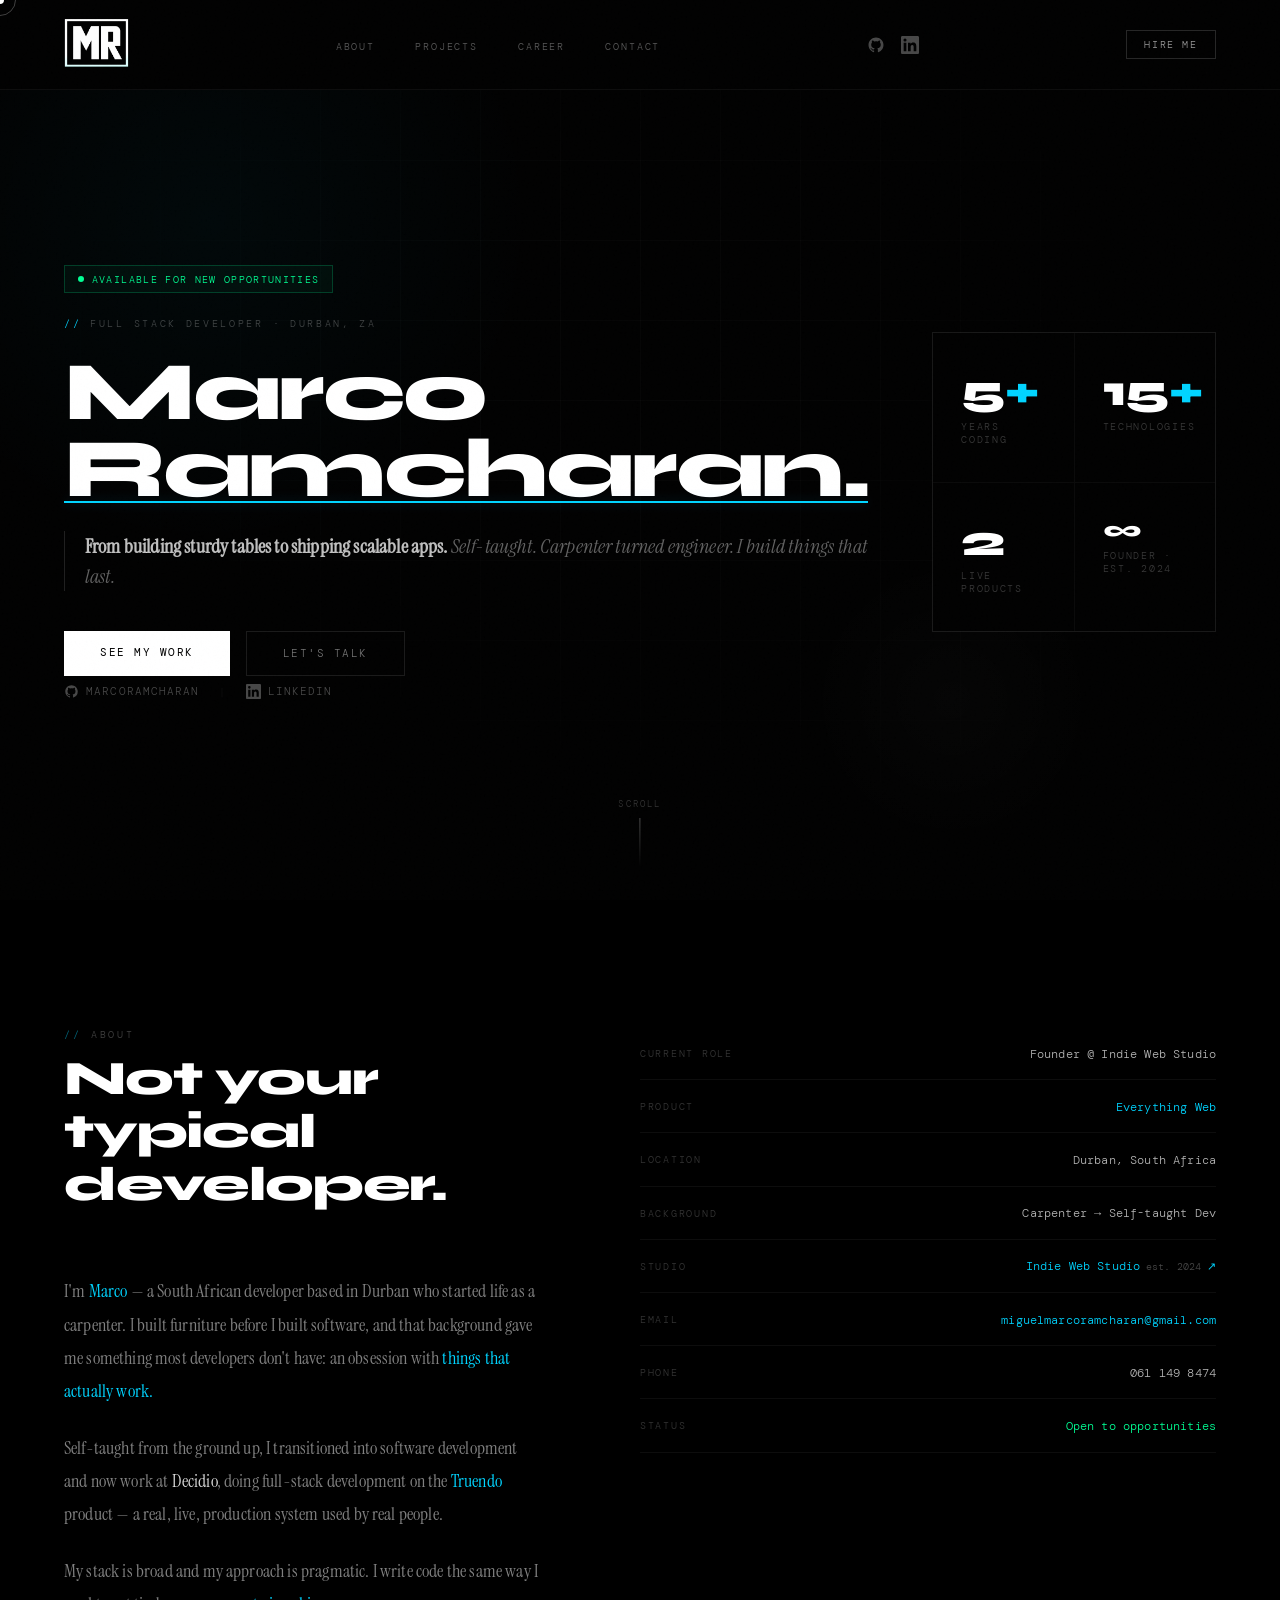
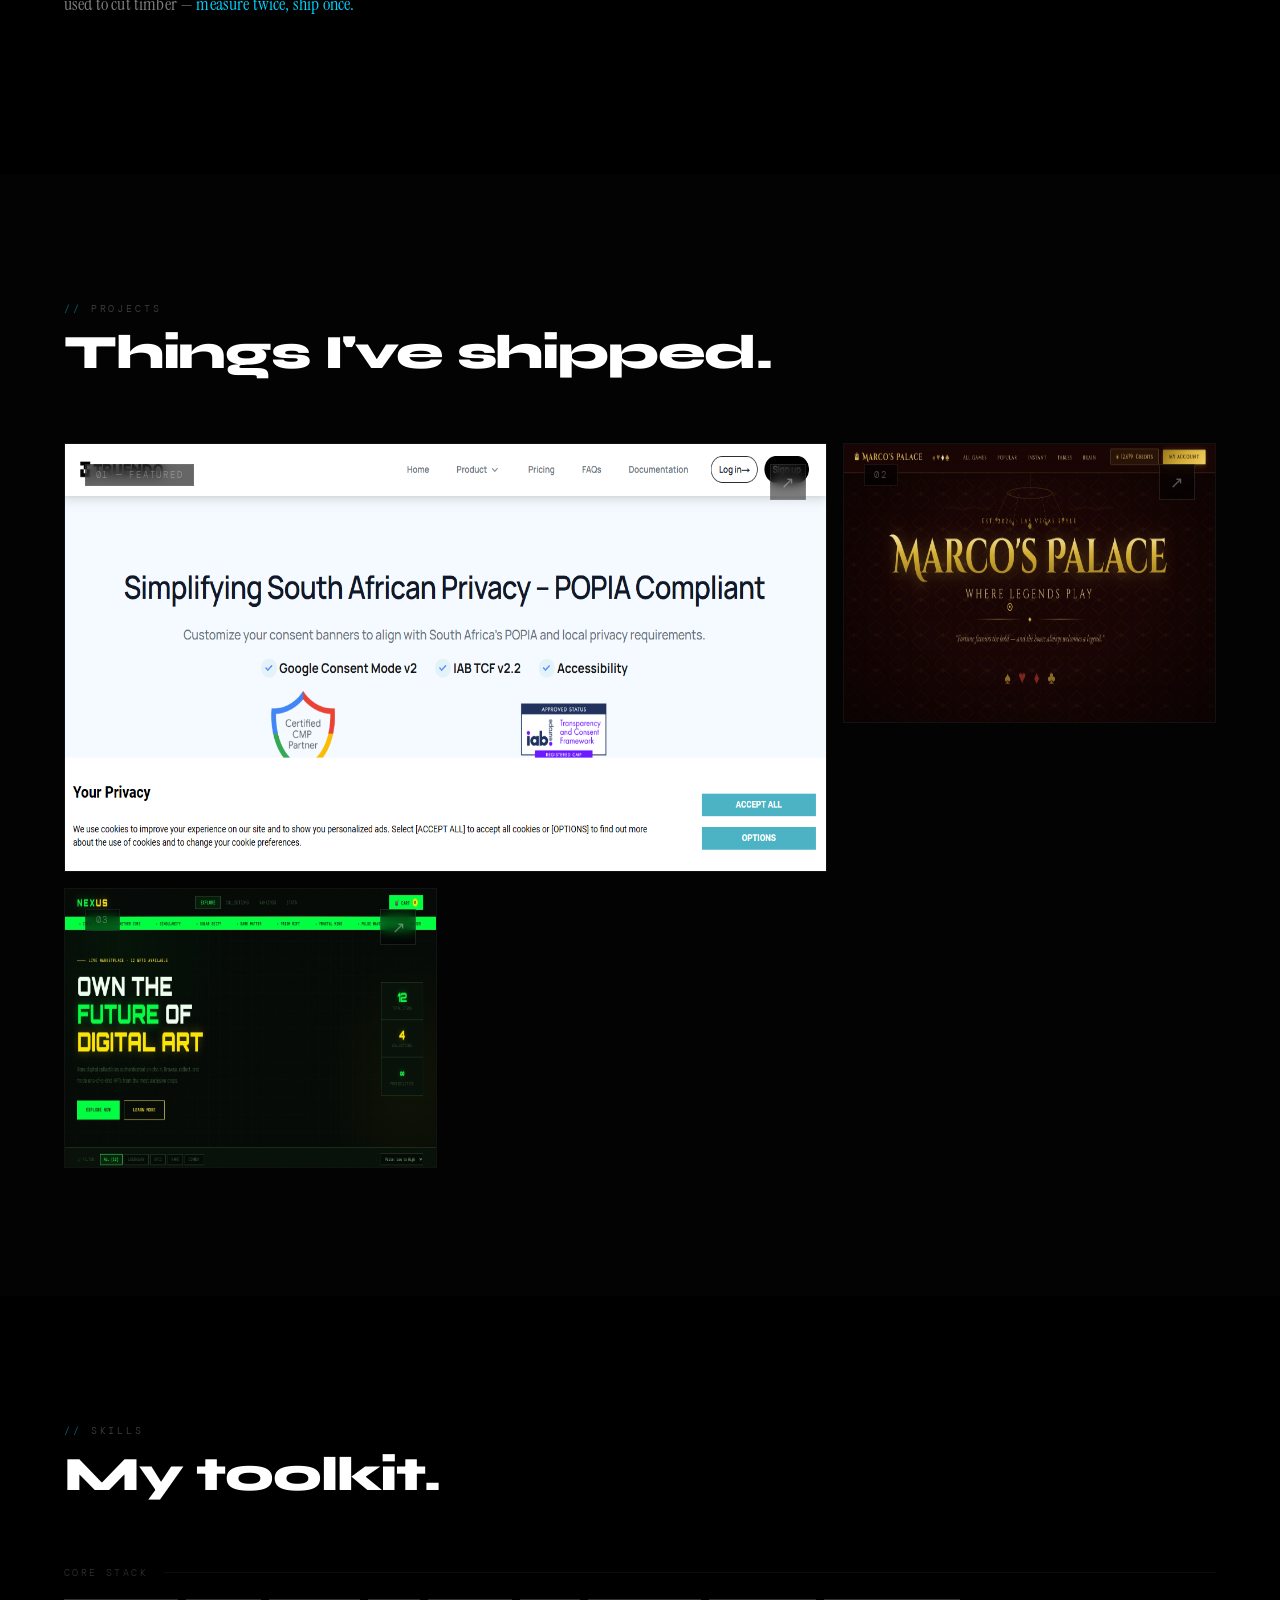
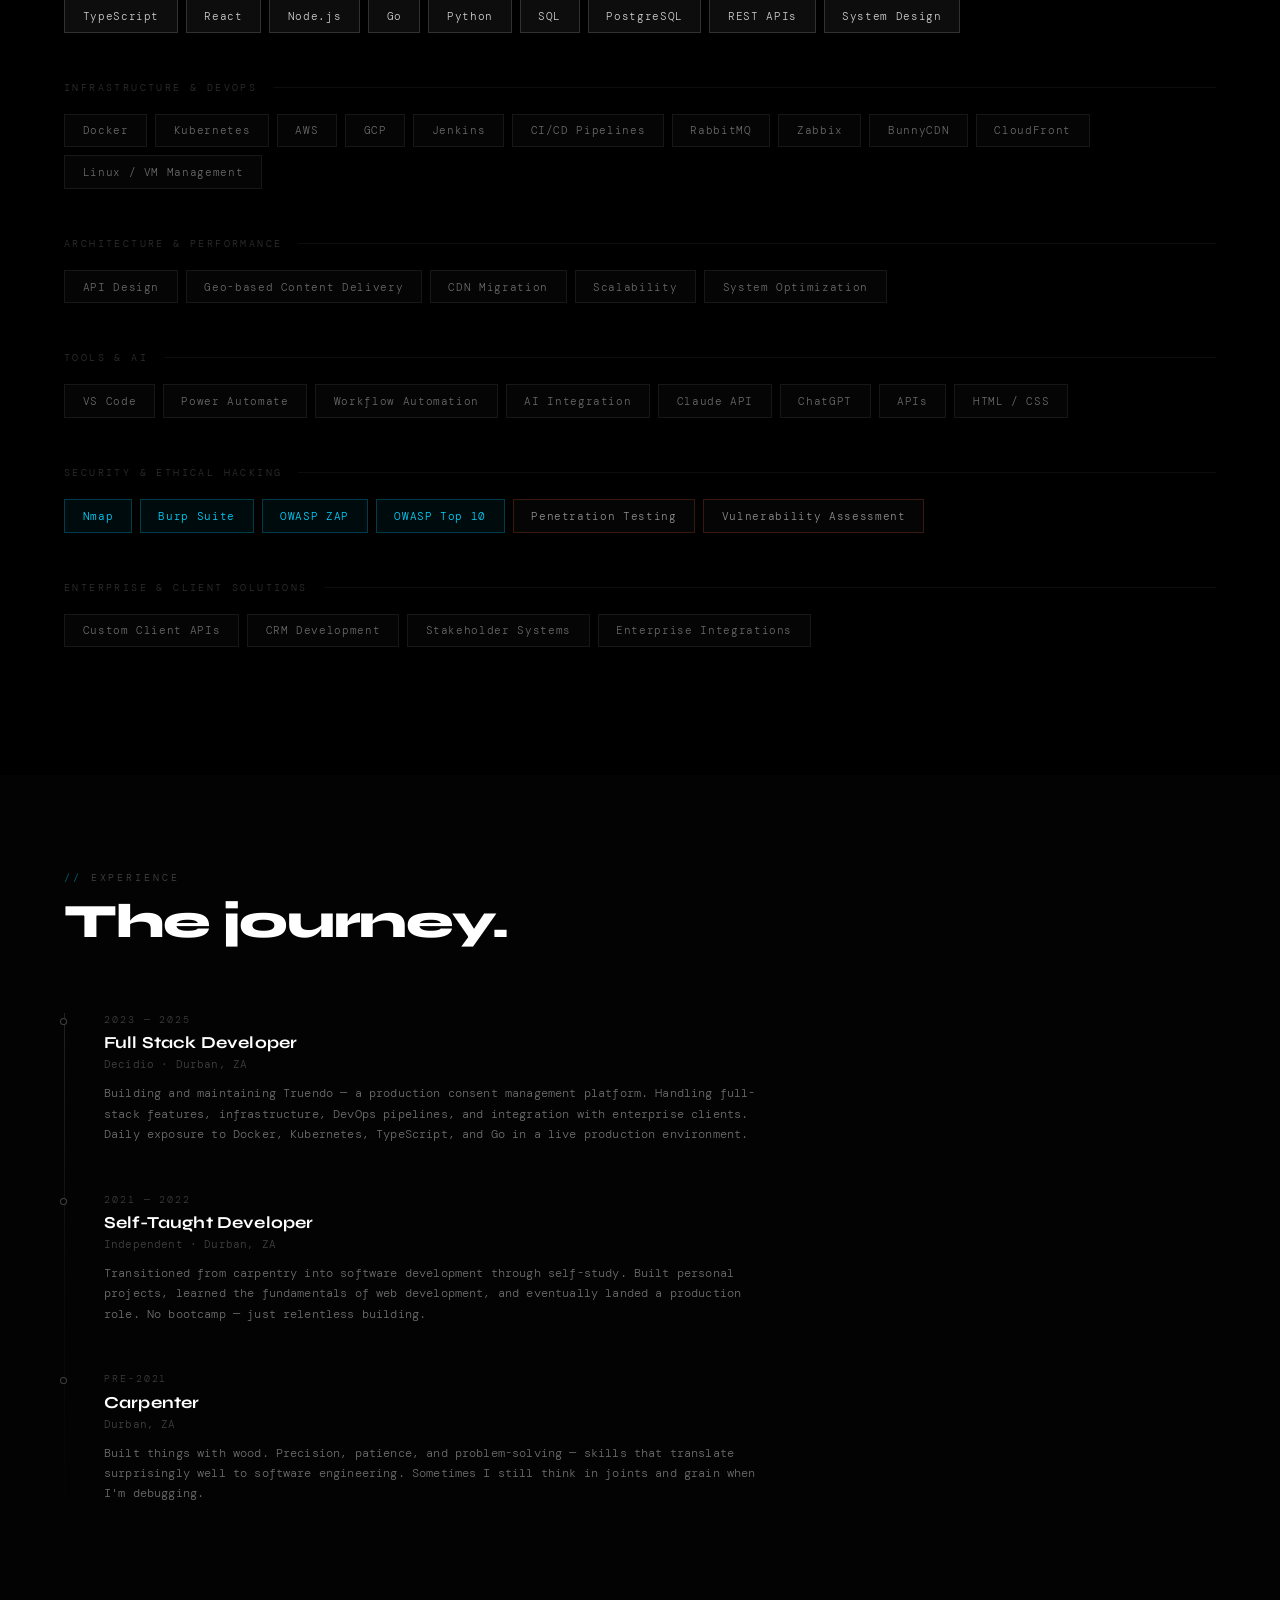
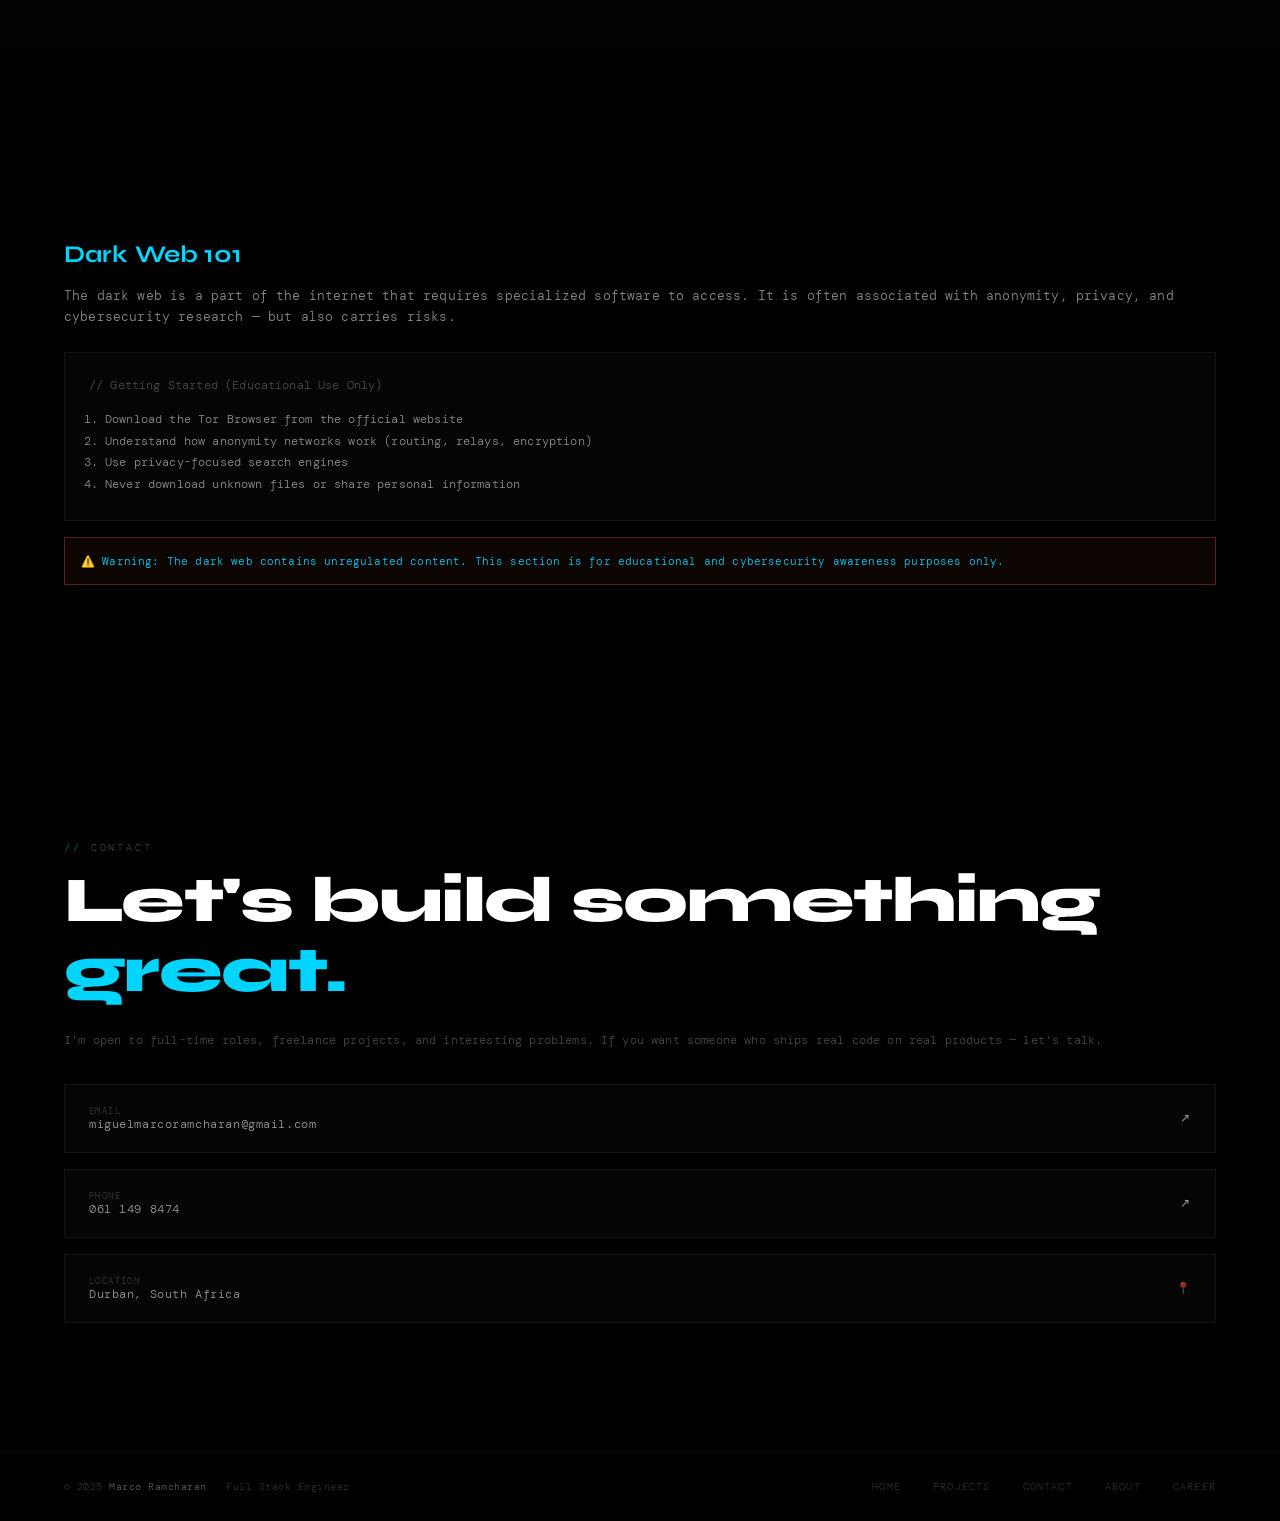
==== index.html @ bca4e347 "added" ====
<!DOCTYPE html>
<html lang="en">

<head>
  <meta charset="UTF-8">
  <meta name="viewport" content="width=device-width, initial-scale=1.0">
  <title>Marco Ramcharan — Full Stack Developer</title>
  <link
    href="https://fonts.googleapis.com/css2?family=Syne:wght@400;700;800&family=DM+Mono:ital,wght@0,300;0,400;1,300&family=Instrument+Serif:ital@0;1&display=swap"
    rel="stylesheet">
  <style>
    *,
    *::before,
    *::after {
      box-sizing: border-box;
      margin: 0;
      padding: 0;
    }

    :root {
      --bg: #080a0c;
      --bg2: #0d1117;
      --surface: #111820;
      --border: #1e2d3d;
      --cyan: #00d4ff;
      --cyan-dim: rgba(0, 212, 255, 0.12);
      --cyan-glow: rgba(0, 212, 255, 0.35);
      --white: #f0f4f8;
      --muted: #6b7f8e;
      --text: #c8d6e0;
      --orange: #ff6b35;
      --green: #00ffa3;
    }

    html {
      scroll-behavior: smooth;
    }

    body {
      background: var(--bg);
      color: var(--text);
      font-family: 'DM Mono', monospace;
      font-weight: 300;
      overflow-x: hidden;
      cursor: none;
    }

    body.menu-open {
      overflow: hidden;
    }

    /* CUSTOM CURSOR */
    .cursor {
      position: fixed;
      width: 10px;
      height: 10px;
      background: var(--cyan);
      border-radius: 50%;
      pointer-events: none;
      z-index: 9999;
      transform: translate(-50%, -50%);
      transition: transform 0.1s, width 0.2s, height 0.2s, opacity 0.2s;
      mix-blend-mode: screen;
    }

    .cursor-ring {
      position: fixed;
      width: 36px;
      height: 36px;
      border: 1px solid rgba(0, 212, 255, 0.5);
      border-radius: 50%;
      pointer-events: none;
      z-index: 9998;
      transform: translate(-50%, -50%);
      transition: transform 0.15s ease-out, width 0.3s, height 0.3s;
    }

    .cursor.hover {
      width: 16px;
      height: 16px;
    }

    .cursor-ring.hover {
      width: 50px;
      height: 50px;
      border-color: var(--cyan);
    }

    /* NOISE OVERLAY */
    body::before {
      content: '';
      position: fixed;
      inset: 0;
      background-image: url("data:image/svg+xml,%3Csvg viewBox='0 0 256 256' xmlns='http://www.w3.org/2000/svg'%3E%3Cfilter id='noise'%3E%3CfeTurbulence type='fractalNoise' baseFrequency='0.9' numOctaves='4' stitchTiles='stitch'/%3E%3C/filter%3E%3Crect width='100%25' height='100%25' filter='url(%23noise)' opacity='0.04'/%3E%3C/svg%3E");
      pointer-events: none;
      z-index: 1000;
      opacity: 0.4;
    }

    /* NAV */
    nav {
      position: fixed;
      top: 0;
      left: 0;
      right: 0;
      z-index: 500;
      padding: 1.25rem 4rem;
      display: flex;
      align-items: center;
      justify-content: space-between;
      background: rgba(8, 10, 12, 0.85);
      backdrop-filter: blur(20px);
      border-bottom: 1px solid rgba(30, 45, 61, 0.5);
    }

    .nav-logo {
      font-family: 'Syne', sans-serif;
      font-weight: 800;
      font-size: 1rem;
      color: var(--white);
      letter-spacing: 0.1em;
      text-transform: uppercase;
      text-decoration: none;
    }

    .nav-logo span {
      color: var(--cyan);
    }

    .nav-links {
      display: flex;
      gap: 2.5rem;
      list-style: none;
    }

    .nav-links a {
      color: var(--muted);
      text-decoration: none;
      font-size: 0.7rem;
      letter-spacing: 0.15em;
      text-transform: uppercase;
      transition: color 0.2s;
      position: relative;
    }

    .nav-links a::after {
      content: '';
      position: absolute;
      bottom: -4px;
      left: 0;
      width: 0;
      height: 1px;
      background: var(--cyan);
      transition: width 0.25s;
    }

    .nav-links a:hover {
      color: var(--cyan);
    }

    .nav-links a:hover::after {
      width: 100%;
    }

    .nav-cta {
      background: transparent;
      border: 1px solid var(--cyan);
      color: var(--cyan);
      font-family: 'DM Mono', monospace;
      font-size: 0.7rem;
      letter-spacing: 0.1em;
      text-transform: uppercase;
      padding: 0.5rem 1.25rem;
      cursor: none;
      transition: background 0.2s, color 0.2s, box-shadow 0.2s;
      text-decoration: none;
    }

    .nav-cta:hover {
      background: var(--cyan);
      color: var(--bg);
      box-shadow: 0 0 20px var(--cyan-glow);
    }

    /* HAMBURGER */
    .nav-hamburger {
      display: none;
      flex-direction: column;
      justify-content: center;
      align-items: center;
      width: 44px;
      height: 44px;
      background: transparent;
      border: 1px solid var(--border);
      cursor: pointer;
      gap: 5px;
      position: relative;
      z-index: 600;
      transition: border-color 0.2s;
      flex-shrink: 0;
      padding: 0;
    }

    .nav-hamburger:hover {
      border-color: var(--cyan);
    }

    .nav-hamburger span {
      display: block;
      width: 20px;
      height: 1px;
      background: var(--white);
      transition: transform 0.35s cubic-bezier(0.4, 0, 0.2, 1), opacity 0.2s, background 0.2s;
      transform-origin: center;
    }

    .nav-hamburger.open span:nth-child(1) {
      transform: translateY(6px) rotate(45deg);
      background: var(--cyan);
    }

    .nav-hamburger.open span:nth-child(2) {
      opacity: 0;
      transform: scaleX(0);
    }

    .nav-hamburger.open span:nth-child(3) {
      transform: translateY(-6px) rotate(-45deg);
      background: var(--cyan);
    }

    /* MOBILE MENU */
    .mobile-menu {
      position: fixed;
      inset: 0;
      z-index: 490;
      background: var(--bg);
      display: flex;
      flex-direction: column;
      justify-content: center;
      align-items: flex-start;
      padding: 6rem 2.5rem 3rem;
      pointer-events: none;
      opacity: 0;
      transform: translateY(-20px);
      transition: opacity 0.35s ease, transform 0.4s cubic-bezier(0.4, 0, 0.2, 1);
    }

    .mobile-menu::after {
      content: '';
      position: absolute;
      inset: 0;
      background-image: linear-gradient(rgba(0, 212, 255, 0.025) 1px, transparent 1px), linear-gradient(90deg, rgba(0, 212, 255, 0.025) 1px, transparent 1px);
      background-size: 40px 40px;
      pointer-events: none;
    }

    .mobile-menu.open {
      opacity: 1;
      transform: translateY(0);
      pointer-events: all;
    }

    .mobile-menu-nav {
      list-style: none;
      display: flex;
      flex-direction: column;
      width: 100%;
      margin-bottom: 3rem;
      position: relative;
      z-index: 1;
    }

    .mobile-menu-nav li {
      border-bottom: 1px solid var(--border);
      overflow: hidden;
    }

    .mobile-menu-nav li:first-child {
      border-top: 1px solid var(--border);
    }

    .mobile-menu-nav a {
      display: flex;
      align-items: center;
      justify-content: space-between;
      text-decoration: none;
      padding: 1.2rem 0;
      color: var(--white);
      font-family: 'Syne', sans-serif;
      font-weight: 800;
      font-size: clamp(1.7rem, 8vw, 2.4rem);
      letter-spacing: -0.01em;
      opacity: 0;
      transform: translateX(-24px);
      transition: opacity 0.3s ease, transform 0.3s ease, color 0.2s, padding-left 0.25s;
    }

    .mobile-menu.open .mobile-menu-nav a {
      opacity: 1;
      transform: translateX(0);
    }

    .mobile-menu.open .mobile-menu-nav li:nth-child(1) a {
      transition-delay: 0.06s;
    }

    .mobile-menu.open .mobile-menu-nav li:nth-child(2) a {
      transition-delay: 0.11s;
    }

    .mobile-menu.open .mobile-menu-nav li:nth-child(3) a {
      transition-delay: 0.16s;
    }

    .mobile-menu.open .mobile-menu-nav li:nth-child(4) a {
      transition-delay: 0.21s;
    }

    .mobile-menu.open .mobile-menu-nav li:nth-child(5) a {
      transition-delay: 0.26s;
    }

    .mobile-menu-nav a:hover {
      color: var(--cyan);
      padding-left: 0.5rem;
    }

    .mobile-link-num {
      font-family: 'DM Mono', monospace;
      font-size: 0.6rem;
      font-weight: 300;
      color: var(--muted);
      letter-spacing: 0.15em;
      align-self: flex-end;
      margin-bottom: 0.4rem;
      transition: color 0.2s;
    }

    .mobile-menu-nav a:hover .mobile-link-num {
      color: var(--cyan);
    }

    .mobile-menu-footer {
      position: relative;
      z-index: 1;
      opacity: 0;
      transform: translateY(10px);
      transition: opacity 0.3s ease 0.36s, transform 0.3s ease 0.36s;
    }

    .mobile-menu.open .mobile-menu-footer {
      opacity: 1;
      transform: translateY(0);
    }

    .mobile-menu-footer .hire-btn {
      display: inline-block;
      background: transparent;
      border: 1px solid var(--cyan);
      color: var(--cyan);
      font-family: 'DM Mono', monospace;
      font-size: 0.72rem;
      letter-spacing: 0.1em;
      text-transform: uppercase;
      padding: 0.65rem 1.5rem;
      text-decoration: none;
      margin-bottom: 1.25rem;
      transition: background 0.2s, color 0.2s;
    }

    .mobile-menu-footer .hire-btn:hover {
      background: var(--cyan);
      color: var(--bg);
    }

    .mobile-menu-contact {
      font-size: 0.62rem;
      letter-spacing: 0.12em;
      color: var(--muted);
      text-transform: uppercase;
    }

    .mobile-menu-contact a {
      color: var(--cyan);
      text-decoration: none;
    }

    /* HERO */
    .hero {
      min-height: 100vh;
      display: flex;
      align-items: center;
      padding: 8rem 4rem 4rem;
      position: relative;
      overflow: hidden;
    }

    .hero-grid-bg {
      position: absolute;
      inset: 0;
      background-image: linear-gradient(rgba(0, 212, 255, 0.03) 1px, transparent 1px), linear-gradient(90deg, rgba(0, 212, 255, 0.03) 1px, transparent 1px);
      background-size: 60px 60px;
      mask-image: radial-gradient(ellipse 80% 80% at 50% 50%, black 30%, transparent 100%);
    }

    .hero-glow {
      position: absolute;
      top: 10%;
      left: -10%;
      width: 600px;
      height: 600px;
      background: radial-gradient(circle, rgba(0, 212, 255, 0.08) 0%, transparent 70%);
      pointer-events: none;
    }

    .hero-glow-2 {
      position: absolute;
      bottom: 0;
      right: 10%;
      width: 400px;
      height: 400px;
      background: radial-gradient(circle, rgba(255, 107, 53, 0.06) 0%, transparent 70%);
      pointer-events: none;
    }

    .hero-content {
      max-width: 1200px;
      margin: 0 auto;
      width: 100%;
      display: grid;
      grid-template-columns: 1fr 1fr;
      gap: 4rem;
      align-items: center;
    }

    .hero-label {
      font-size: 0.65rem;
      letter-spacing: 0.25em;
      text-transform: uppercase;
      color: var(--cyan);
      margin-bottom: 1.5rem;
      opacity: 0;
      animation: fadeUp 0.6s 0.2s forwards;
    }

    .hero-label::before {
      content: '// ';
      opacity: 0.5;
    }

    .hero-name {
      font-family: 'Syne', sans-serif;
      font-weight: 800;
      font-size: clamp(3rem, 6vw, 5.5rem);
      line-height: 0.95;
      color: var(--white);
      letter-spacing: -0.02em;
      margin-bottom: 1.5rem;
      opacity: 0;
      animation: fadeUp 0.6s 0.35s forwards;
    }

    .hero-name .line-accent {
      color: var(--cyan);
      display: block;
    }

    .hero-tagline {
      font-family: 'Instrument Serif', serif;
      font-style: italic;
      font-size: clamp(1.1rem, 2vw, 1.4rem);
      color: var(--muted);
      line-height: 1.5;
      margin-bottom: 2.5rem;
      opacity: 0;
      animation: fadeUp 0.6s 0.5s forwards;
      border-left: 2px solid var(--cyan);
      padding-left: 1rem;
    }

    .hero-tagline strong {
      color: var(--white);
      font-style: normal;
    }

    .hero-actions {
      display: flex;
      gap: 1rem;
      opacity: 0;
      animation: fadeUp 0.6s 0.65s forwards;
    }

    .btn-primary {
      background: var(--cyan);
      color: var(--bg);
      font-family: 'DM Mono', monospace;
      font-size: 0.72rem;
      font-weight: 400;
      letter-spacing: 0.12em;
      text-transform: uppercase;
      padding: 0.85rem 2rem;
      border: none;
      cursor: none;
      text-decoration: none;
      transition: box-shadow 0.2s, transform 0.2s;
      display: inline-block;
    }

    .btn-primary:hover {
      box-shadow: 0 0 30px var(--cyan-glow), 0 0 60px rgba(0, 212, 255, 0.15);
      transform: translateY(-2px);
    }

    .btn-secondary {
      background: transparent;
      color: var(--white);
      font-family: 'DM Mono', monospace;
      font-size: 0.72rem;
      letter-spacing: 0.12em;
      text-transform: uppercase;
      padding: 0.85rem 2rem;
      border: 1px solid var(--border);
      cursor: none;
      text-decoration: none;
      transition: border-color 0.2s, color 0.2s;
      display: inline-block;
    }

    .btn-secondary:hover {
      border-color: var(--cyan);
      color: var(--cyan);
    }

    .hero-right {
      opacity: 0;
      animation: fadeIn 0.8s 0.8s forwards;
    }

    .stat-grid {
      display: grid;
      grid-template-columns: 1fr 1fr;
      gap: 1px;
      background: var(--border);
      border: 1px solid var(--border);
    }

    .stat-item {
      background: var(--bg2);
      padding: 2rem 1.5rem;
      transition: background 0.2s;
    }

    .stat-item:hover {
      background: var(--surface);
    }

    .stat-number {
      font-family: 'Syne', sans-serif;
      font-weight: 800;
      font-size: 2.5rem;
      color: var(--white);
      line-height: 1;
      margin-bottom: 0.4rem;
    }

    .stat-number span {
      color: var(--cyan);
    }

    .stat-label {
      font-size: 0.65rem;
      letter-spacing: 0.15em;
      text-transform: uppercase;
      color: var(--muted);
    }

    .hero-scroll {
      position: absolute;
      bottom: 2rem;
      left: 50%;
      transform: translateX(-50%);
      display: flex;
      flex-direction: column;
      align-items: center;
      gap: 0.5rem;
      opacity: 0;
      animation: fadeIn 1s 1.2s forwards;
    }

    .hero-scroll span {
      font-size: 0.6rem;
      letter-spacing: 0.2em;
      text-transform: uppercase;
      color: var(--muted);
    }

    .scroll-line {
      width: 1px;
      height: 50px;
      background: linear-gradient(to bottom, var(--cyan), transparent);
      animation: scrollPulse 2s ease-in-out infinite;
    }

    section {
      padding: 8rem 4rem;
    }

    .section-inner {
      max-width: 1200px;
      margin: 0 auto;
    }

    .section-header {
      margin-bottom: 4rem;
    }

    .section-label {
      font-size: 0.65rem;
      letter-spacing: 0.25em;
      text-transform: uppercase;
      color: var(--cyan);
      margin-bottom: 0.75rem;
    }

    .section-label::before {
      content: '// ';
      opacity: 0.5;
    }

    .section-title {
      font-family: 'Syne', sans-serif;
      font-weight: 800;
      font-size: clamp(2rem, 4vw, 3rem);
      color: var(--white);
      letter-spacing: -0.02em;
      line-height: 1.1;
    }

    /* ABOUT */
    .about-section {
      background: var(--bg);
    }

    .about-grid {
      display: grid;
      grid-template-columns: 1fr 1.2fr;
      gap: 6rem;
      align-items: start;
    }

    .about-story {
      font-family: 'Instrument Serif', serif;
      font-size: 1.25rem;
      line-height: 1.7;
      color: var(--text);
    }

    .about-story p {
      margin-bottom: 1.5rem;
    }

    .about-story .highlight {
      color: var(--cyan);
      font-style: italic;
    }

    .about-story .highlight-orange {
      color: var(--orange);
    }

    .about-meta {
      display: flex;
      flex-direction: column;
      gap: 1px;
    }

    .meta-row {
      display: flex;
      justify-content: space-between;
      align-items: center;
      padding: 1rem 0;
      border-bottom: 1px solid var(--border);
    }

    .meta-key {
      font-size: 0.65rem;
      letter-spacing: 0.15em;
      text-transform: uppercase;
      color: var(--muted);
    }

    .meta-val {
      font-size: 0.8rem;
      color: var(--white);
      text-align: right;
    }

    .meta-val a {
      color: var(--cyan);
      text-decoration: none;
    }

    /* ═══════════════════════════════════════
     PROJECTS — Image-first with slide-up overlay
  ═══════════════════════════════════════ */
    .projects-section {
      background: var(--bg2);
    }

    .projects-grid {
      display: grid;
      grid-template-columns: repeat(3, 1fr);
      gap: 16px;
    }

    .project-card {
      position: relative;
      overflow: hidden;
      display: block;
      text-decoration: none;
      border: 1px solid var(--border);
      /* force aspect ratio */
      aspect-ratio: 4 / 3;
      background: var(--surface);
      transition: border-color 0.35s;
    }

    .project-card.featured {
      grid-column: span 2;
      aspect-ratio: 16 / 9;
    }

    .project-card:hover {
      border-color: var(--cyan);
    }

    /* The mock screenshot / preview image */
    .project-img {
      position: absolute;
      inset: 0;
      width: 100%;
      height: 100%;
      object-fit: cover;
      transition: transform 0.55s cubic-bezier(0.4, 0, 0.2, 1), filter 0.55s ease;
      filter: brightness(0.92) saturate(1.1);
    }

    /* SVG placeholder "screenshot" for each card */
    .project-mock {
      position: absolute;
      inset: 0;
      width: 100%;
      height: 100%;
      transition: transform 0.55s cubic-bezier(0.4, 0, 0.2, 1), filter 0.55s ease;
    }

    .project-card:hover .project-mock {
      transform: scale(1.05);
      filter: brightness(0.35) saturate(0.6);
    }

    /* Slide-up overlay */
    .project-overlay {
      position: absolute;
      inset: 0;
      display: flex;
      flex-direction: column;
      justify-content: flex-end;
      padding: 2rem;
      /* gradient only on hover - always there but transparent */
      background: linear-gradient(to top,
          rgba(0, 10, 20, 0.97) 0%,
          rgba(0, 10, 20, 0.82) 45%,
          rgba(0, 10, 20, 0.1) 100%);
      opacity: 0;
      transform: translateY(20px);
      transition: opacity 0.4s cubic-bezier(0.4, 0, 0.2, 1), transform 0.4s cubic-bezier(0.4, 0, 0.2, 1);
      pointer-events: none;
    }

    .project-card:hover .project-overlay {
      opacity: 1;
      transform: translateY(0);
    }

    /* Tiny number top-left — always visible */
    .project-number {
      position: absolute;
      top: 1.25rem;
      left: 1.25rem;
      font-size: 0.58rem;
      letter-spacing: 0.22em;
      text-transform: uppercase;
      color: rgba(255, 255, 255, 0.55);
      background: rgba(0, 0, 0, 0.45);
      backdrop-filter: blur(6px);
      padding: 0.25rem 0.6rem;
      border: 1px solid rgba(255, 255, 255, 0.1);
      z-index: 2;
      transition: color 0.2s;
    }

    .project-card:hover .project-number {
      color: var(--cyan);
      border-color: rgba(0, 212, 255, 0.3);
    }

    /* Arrow badge top-right — always visible */
    .project-arrow {
      position: absolute;
      top: 1.25rem;
      right: 1.25rem;
      width: 36px;
      height: 36px;
      border: 1px solid rgba(255, 255, 255, 0.15);
      background: rgba(0, 0, 0, 0.4);
      backdrop-filter: blur(6px);
      display: flex;
      align-items: center;
      justify-content: center;
      font-size: 1rem;
      color: rgba(255, 255, 255, 0.5);
      transition: border-color 0.3s, color 0.3s, transform 0.3s, background 0.3s;
      z-index: 2;
    }

    .project-card:hover .project-arrow {
      color: var(--cyan);
      border-color: var(--cyan);
      background: rgba(0, 212, 255, 0.1);
      transform: translate(3px, -3px);
    }

    /* Overlay text elements — stagger on hover */
    .project-name {
      font-family: 'Syne', sans-serif;
      font-weight: 800;
      font-size: 1.5rem;
      color: var(--white);
      letter-spacing: -0.01em;
      margin-bottom: 0.5rem;
      transform: translateY(12px);
      transition: transform 0.4s 0.05s cubic-bezier(0.4, 0, 0.2, 1), color 0.2s;
    }

    .project-card:hover .project-name {
      transform: translateY(0);
      color: var(--cyan);
    }

    .project-desc {
      font-size: 0.75rem;
      line-height: 1.6;
      color: rgba(200, 214, 224, 0.85);
      margin-bottom: 1rem;
      transform: translateY(12px);
      transition: transform 0.4s 0.09s cubic-bezier(0.4, 0, 0.2, 1);
      /* clamp long descriptions */
      display: -webkit-box;
      -webkit-line-clamp: 3;
      -webkit-box-orient: vertical;
      overflow: hidden;
    }

    .project-card:hover .project-desc {
      transform: translateY(0);
    }

    .project-tags {
      display: flex;
      flex-wrap: wrap;
      gap: 0.4rem;
      transform: translateY(10px);
      transition: transform 0.4s 0.13s cubic-bezier(0.4, 0, 0.2, 1);
    }

    .project-card:hover .project-tags {
      transform: translateY(0);
    }

    .tag {
      font-size: 0.58rem;
      letter-spacing: 0.1em;
      text-transform: uppercase;
      color: var(--cyan);
      border: 1px solid rgba(0, 212, 255, 0.35);
      padding: 0.2rem 0.55rem;
      background: rgba(0, 212, 255, 0.08);
      backdrop-filter: blur(4px);
    }

    /* ─── SVG mock screens per project ─── */
    /* Truendo — dashboard look */
    .mock-truendo {
      background: linear-gradient(135deg, #0a1628 0%, #0d2040 40%, #091525 100%);
    }

    /* LinkBio — clean bright card */
    .mock-linkbio {
      background: linear-gradient(135deg, #0a1a1a 0%, #0c2828 50%, #071414 100%);
    }

    /* Fartup — playful */
    .mock-fartup {
      background: linear-gradient(135deg, #1a0a20 0%, #240d30 50%, #120718 100%);
    }

    /* SKILLS */
    .skills-section {
      background: var(--bg);
    }

    .skills-container {
      display: flex;
      flex-direction: column;
      gap: 3rem;
    }

    .skill-category-title {
      font-size: 0.65rem;
      letter-spacing: 0.2em;
      text-transform: uppercase;
      color: var(--cyan);
      margin-bottom: 1.25rem;
      display: flex;
      align-items: center;
      gap: 1rem;
    }

    .skill-category-title::after {
      content: '';
      flex: 1;
      height: 1px;
      background: var(--border);
    }

    .skills-row {
      display: flex;
      flex-wrap: wrap;
      gap: 0.5rem;
    }

    .skill-pill {
      font-size: 0.7rem;
      letter-spacing: 0.08em;
      color: var(--text);
      border: 1px solid var(--border);
      padding: 0.5rem 1rem;
      background: var(--bg2);
      transition: border-color 0.2s, color 0.2s, background 0.2s;
      cursor: default;
    }

    .skill-pill:hover {
      border-color: var(--cyan);
      color: var(--cyan);
      background: var(--cyan-dim);
    }

    .skill-pill.core {
      border-color: rgba(0, 212, 255, 0.35);
      color: var(--white);
      background: var(--cyan-dim);
    }

    /* EXPERIENCE */
    .story-section {
      background: var(--bg2);
      padding: 6rem 4rem;
    }

    .story-timeline {
      display: flex;
      flex-direction: column;
      gap: 0;
      position: relative;
      max-width: 700px;
    }

    .story-timeline::before {
      content: '';
      position: absolute;
      left: 0;
      top: 0;
      bottom: 0;
      width: 1px;
      background: linear-gradient(to bottom, var(--cyan), var(--border), transparent);
    }

    .timeline-item {
      padding: 0 0 3rem 2.5rem;
      position: relative;
    }

    .timeline-dot {
      position: absolute;
      left: -4px;
      top: 5px;
      width: 9px;
      height: 9px;
      border: 1px solid var(--cyan);
      background: var(--bg2);
      border-radius: 50%;
    }

    .timeline-date {
      font-size: 0.62rem;
      letter-spacing: 0.2em;
      text-transform: uppercase;
      color: var(--cyan);
      margin-bottom: 0.4rem;
    }

    .timeline-role {
      font-family: 'Syne', sans-serif;
      font-weight: 700;
      font-size: 1.1rem;
      color: var(--white);
      margin-bottom: 0.25rem;
    }

    .timeline-company {
      font-size: 0.75rem;
      color: var(--muted);
      margin-bottom: 0.75rem;
    }

    .timeline-desc {
      font-size: 0.78rem;
      line-height: 1.6;
      color: var(--text);
    }

    /* CONTACT */
    .contact-section {
      background: var(--bg);
    }

    .contact-grid {
      display: grid;
      grid-template-columns: 1fr;
      gap: 6rem;
      align-items: start;
    }

    .contact-big-text {
      font-family: 'Syne', sans-serif;
      font-weight: 800;
      font-size: clamp(2.5rem, 5vw, 4rem);
      color: var(--white);
      letter-spacing: -0.02em;
      line-height: 1.1;
      margin-bottom: 1.5rem;
    }

    .contact-big-text span {
      color: var(--cyan);
    }

    .contact-sub {
      font-size: 0.8rem;
      line-height: 1.7;
      color: var(--muted);
      margin-bottom: 2rem;
    }

    .contact-links {
      display: flex;
      flex-direction: column;
      gap: 1rem;
    }

    .contact-link {
      display: flex;
      align-items: center;
      justify-content: space-between;
      padding: 1.25rem 1.5rem;
      border: 1px solid var(--border);
      background: var(--bg2);
      text-decoration: none;
      color: var(--white);
      font-size: 0.75rem;
      letter-spacing: 0.05em;
      transition: border-color 0.2s, background 0.2s, color 0.2s;
    }

    .contact-link:hover {
      border-color: var(--cyan);
      background: var(--cyan-dim);
      color: var(--cyan);
    }

    .contact-link-label {
      font-size: 0.6rem;
      letter-spacing: 0.15em;
      text-transform: uppercase;
      color: var(--muted);
    }

    .contact-form {
      display: flex;
      flex-direction: column;
      gap: 1rem;
    }

    .form-group {
      display: flex;
      flex-direction: column;
      gap: 0.4rem;
    }

    .form-label {
      font-size: 0.6rem;
      letter-spacing: 0.15em;
      text-transform: uppercase;
      color: var(--muted);
    }

    .form-input {
      background: var(--bg2);
      border: 1px solid var(--border);
      color: var(--white);
      font-family: 'DM Mono', monospace;
      font-size: 0.8rem;
      padding: 0.85rem 1rem;
      outline: none;
      transition: border-color 0.2s;
      width: 100%;
    }

    .form-input:focus {
      border-color: var(--cyan);
    }

    .form-input::placeholder {
      color: var(--muted);
    }

    textarea.form-input {
      resize: vertical;
      min-height: 120px;
    }

    /* FOOTER */
    footer {
      padding: 2rem 4rem;
      border-top: 1px solid var(--border);
      display: flex;
      justify-content: space-between;
      align-items: center;
      background: var(--bg2);
    }

    .footer-copy {
      font-size: 0.65rem;
      color: var(--muted);
      letter-spacing: 0.05em;
    }

    .footer-copy span {
      color: var(--cyan);
    }

    .footer-links {
      display: flex;
      gap: 2rem;
    }

    .footer-links a {
      font-size: 0.65rem;
      color: var(--muted);
      text-decoration: none;
      letter-spacing: 0.1em;
      text-transform: uppercase;
      transition: color 0.2s;
    }

    .footer-links a:hover {
      color: var(--cyan);
    }

    /* ANIMATIONS */
    @keyframes fadeUp {
      from {
        opacity: 0;
        transform: translateY(24px);
      }

      to {
        opacity: 1;
        transform: translateY(0);
      }
    }

    @keyframes fadeIn {
      from {
        opacity: 0;
      }

      to {
        opacity: 1;
      }
    }

    @keyframes scrollPulse {

      0%,
      100% {
        opacity: 0.4;
        transform: scaleY(1);
      }

      50% {
        opacity: 1;
        transform: scaleY(1.2);
      }
    }

    @keyframes blink {

      0%,
      100% {
        opacity: 1;
      }

      50% {
        opacity: 0;
      }
    }

    @keyframes statusPulse {

      0%,
      100% {
        box-shadow: 0 0 0 0 rgba(0, 255, 163, 0.4);
      }

      50% {
        box-shadow: 0 0 0 5px rgba(0, 255, 163, 0);
      }
    }

    .reveal {
      opacity: 0;
      transform: translateY(32px);
      transition: opacity 0.7s ease, transform 0.7s ease;
    }

    .reveal.visible {
      opacity: 1;
      transform: translateY(0);
    }

    .reveal-delay-1 {
      transition-delay: 0.1s;
    }

    .reveal-delay-2 {
      transition-delay: 0.2s;
    }

    .reveal-delay-3 {
      transition-delay: 0.3s;
    }

    .reveal-delay-4 {
      transition-delay: 0.4s;
    }

    .status-badge {
      display: inline-flex;
      align-items: center;
      gap: 0.5rem;
      font-size: 0.65rem;
      letter-spacing: 0.12em;
      text-transform: uppercase;
      color: var(--green);
      border: 1px solid rgba(0, 255, 163, 0.25);
      padding: 0.4rem 0.8rem;
      background: rgba(0, 255, 163, 0.05);
      margin-bottom: 1.5rem;
      opacity: 0;
      animation: fadeUp 0.6s 0.05s forwards;
    }

    .status-dot {
      width: 6px;
      height: 6px;
      background: var(--green);
      border-radius: 50%;
      animation: statusPulse 2s infinite;
    }

    /* RESPONSIVE */
    @media (max-width: 900px) {
      nav {
        padding: 1rem 1.25rem;
      }

      .nav-links,
      .nav-cta {
        display: none;
      }

      .nav-hamburger {
        display: flex;
      }

      .hero {
        padding: 6rem 1.25rem 3rem;
        overflow-x: hidden;
      }

      .hero-content {
        grid-template-columns: 1fr;
        gap: 2.5rem;
        width: 100%;
        max-width: 100%;
      }

      .hero-name {
        font-size: clamp(1.8rem, 7.5vw, 3.5rem);
        word-break: normal;
        white-space: nowrap;
      }

      .hero-actions {
        flex-direction: column;
        gap: 0.75rem;
      }

      .hero-actions .btn-primary,
      .hero-actions .btn-secondary {
        text-align: center;
        width: 100%;
        padding: 0.85rem 1rem;
      }

      .hero-right {
        width: 100%;
        padding: 0;
      }

      .stat-grid {
        width: 100%;
      }

      section {
        padding: 5rem 1.25rem;
      }

      .about-grid {
        grid-template-columns: 1fr;
        gap: 3rem;
      }

      /* Mobile projects: single column */
      .projects-grid {
        grid-template-columns: 1fr;
        gap: 12px;
      }

      .project-card.featured {
        grid-column: span 1;
        aspect-ratio: 16 / 9;
      }

      .project-card {
        aspect-ratio: 16 / 9;
      }

      /* On mobile, always show overlay (no hover) */
      .project-overlay {
        opacity: 1;
        transform: translateY(0);
        background: linear-gradient(to top, rgba(0, 10, 20, 0.95) 0%, rgba(0, 10, 20, 0.6) 55%, rgba(0, 10, 20, 0.05) 100%);
      }

      .project-name,
      .project-desc,
      .project-tags {
        transform: translateY(0);
      }

      .project-mock {
        filter: brightness(0.55) saturate(0.7);
      }

      .contact-grid {
        grid-template-columns: 1fr;
        gap: 3rem;
      }

      footer {
        flex-direction: column;
        gap: 1rem;
        text-align: center;
        padding: 2rem 1.25rem;
      }

      .footer-links {
        flex-wrap: wrap;
        justify-content: center;
        gap: 1rem;
      }

      .story-section {
        padding: 5rem 1.25rem;
      }

      .mobile-menu {
        padding: 5rem 1.5rem 3rem;
      }

      .hero-tagline {
        font-size: 1rem;
      }
    }

    @media (max-width: 380px) {
      .hero-name {
        font-size: clamp(1.5rem, 7vw, 2rem);
      }
    }
  </style>
  <link rel="stylesheet" href="style.css">
</head>

<body>

  <div class="cursor" id="cursor"></div>
  <div class="cursor-ring" id="cursorRing"></div>

  <!-- MOBILE MENU -->
  <div class="mobile-menu" id="mobileMenu" aria-hidden="true">
    <ul class="mobile-menu-nav">
      <li><a href="/" class="mobile-nav-link"><span>Home</span><span class="mobile-link-num">01</span></a></li>
      <li><a href="/about" class="mobile-nav-link"><span>About</span><span class="mobile-link-num">02</span></a></li>
      <li><a href="/projects" class="mobile-nav-link"><span>Projects</span><span class="mobile-link-num">03</span></a>
      </li>
      <li><a href="/career" class="mobile-nav-link"><span>Career</span><span class="mobile-link-num">04</span></a></li>
      <li><a href="/contact" class="mobile-nav-link"><span>Contact</span><span class="mobile-link-num">05</span></a>
      </li>
    </ul>
    <div class="mobile-menu-footer">
      
      <a href="mailto:miguelmarcoramcharan@gmail.com" class="hire-btn">Hire Me</a>
      <div class="mobile-menu-contact" style="margin-top:0.5rem;">
        <a href="mailto:miguelmarcoramcharan@gmail.com">miguelmarcoramcharan@gmail.com</a>
      </div>
    </div>
  </div>

  <!-- NAV -->
  <nav>
    <a href="/" class="nav-logo"> <img src="/images/logo.png" height="50px" width="auto" alt=""> </a>
    <ul class="nav-links">
      <li><a href="/about">About</a></li>
      <li><a href="/projects">Projects</a></li>
      <li><a href="/career">Career</a></li>
      <li><a href="/contact">Contact</a></li>
    </ul>
    <div style="display:flex; gap:1rem; align-items:center;">
  <a href="https://github.com/marcoramcharan" target="_blank" rel="noopener" title="GitHub"
     style="color:var(--muted); text-decoration:none; transition:color 0.2s; display:flex; align-items:center;"
     onmouseenter="this.style.color='var(--cyan)'" onmouseleave="this.style.color='var(--muted)'">
    <svg width="18" height="18" viewBox="0 0 24 24" fill="currentColor"><path d="M12 2C6.477 2 2 6.484 2 12.017c0 4.425 2.865 8.18 6.839 9.504.5.092.682-.217.682-.483 0-.237-.008-.868-.013-1.703-2.782.605-3.369-1.343-3.369-1.343-.454-1.158-1.11-1.466-1.11-1.466-.908-.62.069-.608.069-.608 1.003.07 1.531 1.032 1.531 1.032.892 1.53 2.341 1.088 2.91.832.092-.647.35-1.088.636-1.338-2.22-.253-4.555-1.113-4.555-4.951 0-1.093.39-1.988 1.029-2.688-.103-.253-.446-1.272.098-2.65 0 0 .84-.27 2.75 1.026A9.564 9.564 0 0112 6.844c.85.004 1.705.115 2.504.337 1.909-1.296 2.747-1.027 2.747-1.027.546 1.379.202 2.398.1 2.651.64.7 1.028 1.595 1.028 2.688 0 3.848-2.339 4.695-4.566 4.943.359.309.678.92.678 1.855 0 1.338-.012 2.419-.012 2.747 0 .268.18.58.688.482A10.019 10.019 0 0022 12.017C22 6.484 17.522 2 12 2z"/></svg>
  </a>
  <a href="https://www.linkedin.com/in/miguelmarcoramcharan" target="_blank" rel="noopener" title="LinkedIn"
     style="color:var(--muted); text-decoration:none; transition:color 0.2s; display:flex; align-items:center;"
     onmouseenter="this.style.color='var(--cyan)'" onmouseleave="this.style.color='var(--muted)'">
    <svg width="18" height="18" viewBox="0 0 24 24" fill="currentColor"><path d="M20.447 20.452h-3.554v-5.569c0-1.328-.027-3.037-1.852-3.037-1.853 0-2.136 1.445-2.136 2.939v5.667H9.351V9h3.414v1.561h.046c.477-.9 1.637-1.85 3.37-1.85 3.601 0 4.267 2.37 4.267 5.455v6.286zM5.337 7.433a2.062 2.062 0 01-2.063-2.065 2.064 2.064 0 112.063 2.065zm1.782 13.019H3.555V9h3.564v11.452zM22.225 0H1.771C.792 0 0 .774 0 1.729v20.542C0 23.227.792 24 1.771 24h20.451C23.2 24 24 23.227 24 22.271V1.729C24 .774 23.2 0 22.222 0h.003z"/></svg>
  </a>
</div>
    <a href="mailto:miguelmarcoramcharan@gmail.com" class="nav-cta">Hire Me</a>
    <button class="nav-hamburger" id="hamburger" aria-label="Toggle navigation menu" aria-expanded="false">
      <span></span><span></span><span></span>
    </button>
  </nav>

  <!-- HERO -->
  <section class="hero" id="home">
    <div class="hero-grid-bg"></div>
    <div class="hero-glow"></div>
    <div class="hero-glow-2"></div>
    <div class="hero-content">
      <div class="hero-left">
        <div class="status-badge">
          <div class="status-dot"></div>Available for new opportunities
        </div>
        <div class="hero-label">Full Stack Developer · Durban, ZA</div>
        <h1 class="hero-name">Marco<span class="line-accent">Ramcharan.</span></h1>
        <p class="hero-tagline"><strong>From building sturdy tables to shipping scalable apps.</strong> Self-taught.
          Carpenter turned engineer. I build things that last.</p>
        <div class="hero-actions">
          <a href="#projects" class="btn-primary">See My Work</a>
          <a href="#contact" class="btn-secondary">Let's Talk</a>
        </div>
        <div style="display:flex; align-items:center; gap:1.25rem; margin-top:0.5rem; opacity:0; animation:fadeUp 0.6s 0.8s forwards;">
  <a href="https://github.com/marcoramcharan target="_blank" rel="noopener"
     style="display:flex; align-items:center; gap:0.45rem; color:var(--muted); text-decoration:none; font-size:0.68rem; letter-spacing:0.1em; text-transform:uppercase; transition:color 0.2s;"
     onmouseenter="this.style.color='var(--cyan)'" onmouseleave="this.style.color='var(--muted)'">
    <svg width="15" height="15" viewBox="0 0 24 24" fill="currentColor"><path d="M12 2C6.477 2 2 6.484 2 12.017c0 4.425 2.865 8.18 6.839 9.504.5.092.682-.217.682-.483 0-.237-.008-.868-.013-1.703-2.782.605-3.369-1.343-3.369-1.343-.454-1.158-1.11-1.466-1.11-1.466-.908-.62.069-.608.069-.608 1.003.07 1.531 1.032 1.531 1.032.892 1.53 2.341 1.088 2.91.832.092-.647.35-1.088.636-1.338-2.22-.253-4.555-1.113-4.555-4.951 0-1.093.39-1.988 1.029-2.688-.103-.253-.446-1.272.098-2.65 0 0 .84-.27 2.75 1.026A9.564 9.564 0 0112 6.844c.85.004 1.705.115 2.504.337 1.909-1.296 2.747-1.027 2.747-1.027.546 1.379.202 2.398.1 2.651.64.7 1.028 1.595 1.028 2.688 0 3.848-2.339 4.695-4.566 4.943.359.309.678.92.678 1.855 0 1.338-.012 2.419-.012 2.747 0 .268.18.58.688.482A10.019 10.019 0 0022 12.017C22 6.484 17.522 2 12 2z"/></svg>
    marcoramcharan
  </a>
  <span style="color:var(--border); font-size:0.6rem;">|</span>
  <a href="https://www.linkedin.com/in/miguelmarcoramcharan" target="_blank" rel="noopener"
     style="display:flex; align-items:center; gap:0.45rem; color:var(--muted); text-decoration:none; font-size:0.68rem; letter-spacing:0.1em; text-transform:uppercase; transition:color 0.2s;"
     onmouseenter="this.style.color='var(--cyan)'" onmouseleave="this.style.color='var(--muted)'">
    <svg width="15" height="15" viewBox="0 0 24 24" fill="currentColor"><path d="M20.447 20.452h-3.554v-5.569c0-1.328-.027-3.037-1.852-3.037-1.853 0-2.136 1.445-2.136 2.939v5.667H9.351V9h3.414v1.561h.046c.477-.9 1.637-1.85 3.37-1.85 3.601 0 4.267 2.37 4.267 5.455v6.286zM5.337 7.433a2.062 2.062 0 01-2.063-2.065 2.064 2.064 0 112.063 2.065zm1.782 13.019H3.555V9h3.564v11.452zM22.225 0H1.771C.792 0 0 .774 0 1.729v20.542C0 23.227.792 24 1.771 24h20.451C23.2 24 24 23.227 24 22.271V1.729C24 .774 23.2 0 22.222 0h.003z"/></svg>
    LinkedIn
  </a>
</div>
      </div>
      <div class="hero-right">
        <div class="stat-grid">
          <div class="stat-item">
            <div class="stat-number">5<span>+</span></div>
            <div class="stat-label">Years Coding</div>
          </div>
          <div class="stat-item">
            <div class="stat-number">15<span>+</span></div>
            <div class="stat-label">Technologies</div>
          </div>
          <div class="stat-item">
            <div class="stat-number">3</div>
            <div class="stat-label">Live Products</div>
          </div>
          <div class="stat-item" style="cursor:pointer;"
            onclick="window.open('https://www.indiewebstudio.co.za','_blank')">
            <div class="stat-number" style="font-size:1.5rem; letter-spacing:-0.01em;">IWS<span
                style="color:var(--cyan);">↗</span></div>
            <div class="stat-label">Founder · Est. 2024</div>
          </div>
        </div>
      </div>
    </div>
    <div class="hero-scroll"><span>Scroll</span>
      <div class="scroll-line"></div>
    </div>
  </section>

  <!-- ABOUT -->
  <section class="about-section" id="about">
    <div class="section-inner">
      <div class="about-grid">
        <div class="reveal">
          <div class="section-header">
            <div class="section-label">About</div>
            <h2 class="section-title">Not your typical developer.</h2>
          </div>
          <div class="about-story">
            <p>I'm <span class="highlight">Marco</span> — a South African developer based in Durban who started life as
              a carpenter. I built furniture before I built software, and that background gave me something most
              developers don't have: an obsession with <span class="highlight">things that actually work.</span></p>
            <p>Self-taught from the ground up, I transitioned into software development and now work at <span
                class="highlight-orange">Decidio</span>, doing full-stack development on the <span
                class="highlight">Truendo</span> product — a real, live, production system used by real people.</p>
            <p>My stack is broad and my approach is pragmatic. I write code the same way I used to cut timber — <span
                class="highlight">measure twice, ship once.</span></p>
          </div>
        </div>
        <div class="reveal reveal-delay-2">
          <div class="about-meta">
            <div class="meta-row"><span class="meta-key">Current Role</span><span class="meta-val">Founder
                @ Indie Web Studio</span></div>
            <div class="meta-row"><span class="meta-key">Product</span><span class="meta-val"><a
                  href="#">Everything Web</a></span></div>
            <div class="meta-row"><span class="meta-key">Location</span><span class="meta-val">Durban, South
                Africa</span></div>
            <div class="meta-row"><span class="meta-key">Background</span><span class="meta-val">Carpenter → Self-taught
                Dev</span></div>
            <div class="meta-row">
              <span class="meta-key">Studio</span>
              <span class="meta-val">
                <a href="https://www.indiewebstudio.co.za" target="_blank" rel="noopener"
                  style="display:inline-flex; align-items:center; gap:0.35rem;">
                  Indie Web Studio
                  <span style="font-size:0.65rem; color:var(--muted);">est. 2024</span>
                  <span style="color:var(--cyan); font-size:0.7rem;">↗</span>
                </a>
              </span>
            </div>
            <div class="meta-row"><span class="meta-key">Email</span><span class="meta-val"><a
                  href="mailto:miguelmarcoramcharan@gmail.com">miguelmarcoramcharan@gmail.com</a></span></div>
            <div class="meta-row"><span class="meta-key">Phone</span><span class="meta-val">061 149 8474</span></div>
            <div class="meta-row"><span class="meta-key">Status</span><span class="meta-val"
                style="color:var(--green);">Open to opportunities</span></div>
          </div>
        </div>
      </div>
    </div>
  </section>

  <!-- PROJECTS -->
  <section class="projects-section" id="projects">
    <div class="section-inner">
      <div class="section-header reveal">
        <div class="section-label">Projects</div>
        <h2 class="section-title">Things I've shipped.</h2>
      </div>

      <div class="projects-grid">

        <!-- 01 — Truendo (featured, spans 2 cols) -->
        <a href="https://truendo.com" class="project-card featured reveal">
          <img class="project-mock" src="/images/truendo.png" alt="Truendo" />

          <div class="project-number">01 — Featured</div>
          <div class="project-arrow">↗</div>
          <div class="project-overlay">
            <div class="project-name">Truendo</div>
            <div class="project-desc">A production-grade consent management platform built at Decidio. Full-stack on a
              live product serving real enterprise clients — handling complex privacy compliance flows, real-time data,
              and high-availability infrastructure.</div>
            <div class="project-tags">
              <span class="tag">TypeScript</span><span class="tag">React</span><span class="tag">Node</span><span
                class="tag">Docker</span><span class="tag">Kubernetes</span><span class="tag">Production</span>
            </div>
          </div>
        </a>

        <!-- 02 — LinkBio -->
        <a href="https://casino-alpha-two.vercel.app/" class="project-card reveal reveal-delay-1">
          <img class="project-mock" src="/images/casino.png" alt="Hireave" />

          <div class="project-number">02</div>
          <div class="project-arrow">↗</div>
          <div class="project-overlay">
            <div class="project-name">Marcos Palace</div>
            <div class="project-desc">A modern, casino suite platform.</div>
            <div class="project-tags"><span class="tag">React</span><span class="tag">Node.js</span><span
                class="tag">Live</span></div>
          </div>
        </a>

        <!-- 03 — Fartup -->
        <a href="https://nexus-theta-ivory.vercel.app" class="project-card reveal reveal-delay-2">
          <img class="project-mock" src="/images/nexus.png" alt="Nexus" />

          <div class="project-number">03</div>
          <div class="project-arrow">↗</div>
          <div class="project-overlay">
            <div class="project-name">Nexus</div>
            <div class="project-desc">A hilarious mobile game where timing is everything. Navigate through challenges
              with perfect timing mechanics.</div>
            <div class="project-tags"><span class="tag">React</span><span class="tag">HTML</span><span
                class="tag">Live</span></div>
          </div>
        </a>

      </div>
    </div>
  </section>

  <section class="skills-section" id="skills">
    <div class="section-inner">
      <div class="section-header reveal">
        <div class="section-label">Skills</div>
        <h2 class="section-title">My toolkit.</h2>
      </div>

      <div class="skills-container">

        <!-- CORE STACK -->
        <div class="reveal">
          <div class="skill-category-title">Core Stack</div>
          <div class="skills-row">
            <span class="skill-pill core">TypeScript</span>
            <span class="skill-pill core">React</span>
            <span class="skill-pill core">Node.js</span>
            <span class="skill-pill core">Go</span>
            <span class="skill-pill core">Python</span>
            <span class="skill-pill core">SQL</span>
            <span class="skill-pill core">PostgreSQL</span>
            <span class="skill-pill core">REST APIs</span>
            <span class="skill-pill core">System Design</span>
          </div>
        </div>

        <!-- INFRASTRUCTURE -->
        <div class="reveal reveal-delay-1">
          <div class="skill-category-title">Infrastructure & DevOps</div>
          <div class="skills-row">
            <span class="skill-pill">Docker</span>
            <span class="skill-pill">Kubernetes</span>
            <span class="skill-pill">AWS</span>
            <span class="skill-pill">GCP</span>
            <span class="skill-pill">Jenkins</span>
            <span class="skill-pill">CI/CD Pipelines</span>
            <span class="skill-pill">RabbitMQ</span>
            <span class="skill-pill">Zabbix</span>
            <span class="skill-pill">BunnyCDN</span>
            <span class="skill-pill">CloudFront</span>
            <span class="skill-pill">Linux / VM Management</span>
          </div>
        </div>

        <!-- ARCHITECTURE -->
        <div class="reveal reveal-delay-2">
          <div class="skill-category-title">Architecture & Performance</div>
          <div class="skills-row">
            <span class="skill-pill">API Design</span>
            <span class="skill-pill">Geo-based Content Delivery</span>
            <span class="skill-pill">CDN Migration</span>
            <span class="skill-pill">Scalability</span>
            <span class="skill-pill">System Optimization</span>
          </div>
        </div>

        <!-- TOOLS -->
        <div class="reveal reveal-delay-3">
          <div class="skill-category-title">Tools & AI</div>
          <div class="skills-row">
            <span class="skill-pill">VS Code</span>
            <span class="skill-pill">Power Automate</span>
            <span class="skill-pill">Workflow Automation</span>
            <span class="skill-pill">AI Integration</span>
            <span class="skill-pill">Claude API</span>
            <span class="skill-pill">ChatGPT</span>
            <span class="skill-pill">APIs</span>
            <span class="skill-pill">HTML / CSS</span>
          </div>
        </div>

<div class="reveal reveal-delay-3">
  <div class="skill-category-title">Security &amp; Ethical Hacking</div>
  <div class="skills-row">
    <span class="skill-pill" style="border-color:rgba(255,107,53,0.35); color:var(--orange); background:rgba(255,107,53,0.06);">Nmap</span>
    <span class="skill-pill" style="border-color:rgba(255,107,53,0.35); color:var(--orange); background:rgba(255,107,53,0.06);">Burp Suite</span>
    <span class="skill-pill" style="border-color:rgba(255,107,53,0.35); color:var(--orange); background:rgba(255,107,53,0.06);">OWASP ZAP</span>
    <span class="skill-pill" style="border-color:rgba(255,107,53,0.35); color:var(--orange); background:rgba(255,107,53,0.06);">OWASP Top 10</span>
    <span class="skill-pill" style="border-color:rgba(255,107,53,0.2); color:var(--text);">Penetration Testing</span>
    <span class="skill-pill" style="border-color:rgba(255,107,53,0.2); color:var(--text);">Vulnerability Assessment</span>
  </div>
</div>


        <!-- ENTERPRISE -->
        <div class="reveal reveal-delay-4">
          <div class="skill-category-title">Enterprise & Client Solutions</div>
          <div class="skills-row">
            <span class="skill-pill">Custom Client APIs</span>
            <span class="skill-pill">CRM Development</span>
            <span class="skill-pill">Stakeholder Systems</span>
            <span class="skill-pill">Enterprise Integrations</span>
          </div>
        </div>

      </div>
    </div>
  </section>

  <!-- EXPERIENCE -->
  <section class="story-section" id="story">
    <div class="section-inner">
      <div class="section-header reveal">
        <div class="section-label">Experience</div>
        <h2 class="section-title">The journey.</h2>
      </div>
      <div class="story-timeline">
        <div class="timeline-item reveal">
          <div class="timeline-dot"></div>
          <div class="timeline-date">2023 — 2025</div>
          <div class="timeline-role">Full Stack Developer</div>
          <div class="timeline-company">Decidio · Durban, ZA</div>
          <div class="timeline-desc">Building and maintaining Truendo — a production consent management platform.
            Handling full-stack features, infrastructure, DevOps pipelines, and integration with enterprise clients.
            Daily exposure to Docker, Kubernetes, TypeScript, and Go in a live production environment.</div>
        </div>
        <div class="timeline-item reveal reveal-delay-1">
          <div class="timeline-dot"></div>
          <div class="timeline-date">2021 — 2022</div>
          <div class="timeline-role">Self-Taught Developer</div>
          <div class="timeline-company">Independent · Durban, ZA</div>
          <div class="timeline-desc">Transitioned from carpentry into software development through self-study. Built
            personal projects, learned the fundamentals of web development, and eventually landed a production role. No
            bootcamp — just relentless building.</div>
        </div>
        <div class="timeline-item reveal reveal-delay-2">
          <div class="timeline-dot"></div>
          <div class="timeline-date">Pre-2021</div>
          <div class="timeline-role">Carpenter</div>
          <div class="timeline-company">Durban, ZA</div>
          <div class="timeline-desc">Built things with wood. Precision, patience, and problem-solving — skills that
            translate surprisingly well to software engineering. Sometimes I still think in joints and grain when I'm
            debugging.</div>
        </div>
      </div>
    </div>
  </section>

  <section style="margin-top:4rem;">
  <h2 style="color:var(--cyan); font-family:'Syne', sans-serif;">Dark Web 101</h2>

  <p style="margin-top:1rem; font-size:0.8rem; line-height:1.7;">
    The dark web is a part of the internet that requires specialized software to access.
    It is often associated with anonymity, privacy, and cybersecurity research — but also carries risks.
  </p>

  <div style="margin-top:1.5rem; padding:1.5rem; border:1px solid var(--border); background:var(--bg2);">
    <p style="font-size:0.75rem; color:var(--muted);">// Getting Started (Educational Use Only)</p>

    <ol style="margin-top:1rem; padding-left:1rem; font-size:0.75rem; line-height:1.8;">
      <li>Download the Tor Browser from the official website</li>
      <li>Understand how anonymity networks work (routing, relays, encryption)</li>
      <li>Use privacy-focused search engines</li>
      <li>Never download unknown files or share personal information</li>
    </ol>
  </div>

  <div style="margin-top:1rem; padding:1rem; border:1px solid rgba(255,107,53,0.3); background:rgba(255,107,53,0.05);">
    <p style="font-size:0.7rem; color:var(--orange);">
      ⚠️ Warning: The dark web contains unregulated content. This section is for educational and cybersecurity awareness purposes only.
    </p>
  </div>
</section>

  <!-- CONTACT -->
  <section class="contact-section" id="contact">
    <div class="section-inner">
      <div class="contact-grid">
        <div class="reveal">
          <div class="section-label">Contact</div>
          <h2 class="contact-big-text">Let's build something <span>great.</span></h2>
          <p class="contact-sub">I'm open to full-time roles, freelance projects, and interesting problems. If you want
            someone who ships real code on real products — let's talk.</p>
          <div class="contact-links">
            <a href="mailto:miguelmarcoramcharan@gmail.com" class="contact-link">
              <div>
                <div class="contact-link-label">Email</div>
                <div>miguelmarcoramcharan@gmail.com</div>
              </div><span>↗</span>
            </a>
            <a href="tel:0611498474" class="contact-link">
              <div>
                <div class="contact-link-label">Phone</div>
                <div>061 149 8474</div>
              </div><span>↗</span>
            </a>
            <a href="#" class="contact-link">
              <div>
                <div class="contact-link-label">Location</div>
                <div>Durban, South Africa</div>
              </div><span>📍</span>
            </a>
          </div>
        </div>
      </div>
    </div>
  </section>

  <!-- FOOTER -->
  <footer>
    <div class="footer-copy">© 2025 <span>Marco Ramcharan</span> · Full Stack Engineer</div>
    <div class="footer-links">
      <a href="/">Home</a>
      <a href="/projects">Projects</a>
      <a href="/contact">Contact</a>
      <a href="/about/">About</a>
      <a href="/career/">Career</a>
    </div>
  </footer>

  <script>
    // CURSOR
    const cursor = document.getElementById('cursor');
    const cursorRing = document.getElementById('cursorRing');
    let mx = 0, my = 0, rx = 0, ry = 0;
    document.addEventListener('mousemove', e => {
      mx = e.clientX; my = e.clientY;
      cursor.style.left = mx + 'px'; cursor.style.top = my + 'px';
    });
    function animateCursor() {
      rx += (mx - rx) * 0.12; ry += (my - ry) * 0.12;
      cursorRing.style.left = rx + 'px'; cursorRing.style.top = ry + 'px';
      requestAnimationFrame(animateCursor);
    }
    animateCursor();
    document.querySelectorAll('a, button, .skill-pill, .project-card, .contact-link').forEach(el => {
      el.addEventListener('mouseenter', () => { cursor.classList.add('hover'); cursorRing.classList.add('hover'); });
      el.addEventListener('mouseleave', () => { cursor.classList.remove('hover'); cursorRing.classList.remove('hover'); });
    });

    // HAMBURGER
    const hamburger = document.getElementById('hamburger');
    const mobileMenu = document.getElementById('mobileMenu');
    function toggleMenu(forceClose = false) {
      const isOpen = mobileMenu.classList.contains('open') || forceClose;
      if (isOpen) {
        hamburger.classList.remove('open'); mobileMenu.classList.remove('open');
        mobileMenu.setAttribute('aria-hidden', 'true'); hamburger.setAttribute('aria-expanded', 'false');
        document.body.classList.remove('menu-open');
      } else {
        hamburger.classList.add('open'); mobileMenu.classList.add('open');
        mobileMenu.setAttribute('aria-hidden', 'false'); hamburger.setAttribute('aria-expanded', 'true');
        document.body.classList.add('menu-open');
      }
    }
    hamburger.addEventListener('click', () => toggleMenu());
    document.querySelectorAll('.mobile-nav-link').forEach(link => link.addEventListener('click', () => toggleMenu(true)));
    document.addEventListener('keydown', e => { if (e.key === 'Escape' && mobileMenu.classList.contains('open')) toggleMenu(true); });

    // SCROLL REVEAL
    const observer = new IntersectionObserver(entries => {
      entries.forEach(entry => { if (entry.isIntersecting) entry.target.classList.add('visible'); });
    }, { threshold: 0.1 });
    document.querySelectorAll('.reveal').forEach(el => observer.observe(el));

    // NAV ACTIVE
    const sections = document.querySelectorAll('section[id]');
    const navLinks = document.querySelectorAll('.nav-links a');
    window.addEventListener('scroll', () => {
      let current = '';
      sections.forEach(s => { if (window.scrollY >= s.offsetTop - 200) current = s.getAttribute('id'); });
      navLinks.forEach(a => { a.style.color = a.getAttribute('href') === '#' + current ? 'var(--cyan)' : ''; });
    });

    // FORM
    function handleSubmit(e) {
      e.preventDefault();
      const btn = e.target.querySelector('button');
      btn.textContent = 'Message Sent ✓';
      btn.style.background = 'var(--green)'; btn.style.color = 'var(--bg)';
      setTimeout(() => {
        btn.textContent = 'Send Message'; btn.style.background = ''; btn.style.color = '';
        e.target.reset();
      }, 3000);
    }

    // COUNTER
    function animateCounter(el, target, suffix = '') {
      if (target === '∞') { el.innerHTML = '∞'; return; }
      let current = 0;
      const step = Math.ceil(target / 30);
      const timer = setInterval(() => {
        current = Math.min(current + step, target);
        el.innerHTML = current + (current === target ? suffix : '');
        if (current >= target) clearInterval(timer);
      }, 50);
    }
    const statsObserver = new IntersectionObserver(entries => {
      entries.forEach(entry => {
        if (entry.isIntersecting) {
          const nums = entry.target.querySelectorAll('.stat-number');
          const data = [{ v: 5, s: '<span>+</span>' }, { v: 15, s: '<span>+</span>' }, { v: 2, s: '' }, { v: '∞', s: '' }];
          nums.forEach((n, i) => animateCounter(n, data[i].v, data[i].s));
          statsObserver.unobserve(entry.target);
        }
      });
    }, { threshold: 0.5 });
    const statGrid = document.querySelector('.stat-grid');
    if (statGrid) statsObserver.observe(statGrid);
  </script>
</body>

</html>
---- style.css ----
/*
  ═══════════════════════════════════════════════════════════════
  MARCO RAMCHARAN — THEME OVERHAUL
  "Black Elite Studio × Hacker"
  
  HOW TO USE:
  Add this line inside your <head>, AFTER your existing <style> block:
  <link rel="stylesheet" href="marco-theme-overhaul.css">
  
  This file overrides your existing styles — nothing is deleted,
  everything is surgically replaced. Your HTML stays untouched.
  ═══════════════════════════════════════════════════════════════
*/

/* ─── 1. DESIGN TOKENS — the whole vibe lives here ─── */
:root {
  /* Pure black foundation — not navy, not charcoal. Black. */
  --bg:       #000000;
  --bg2:      #050505;
  --surface:  #0a0a0a;

  /* Borders: barely-there, surgical */
  --border:   rgba(255,255,255,0.06);
  --border2:  rgba(255,255,255,0.1);

  /* Accent — electric cyan, used sparingly */
  --cyan:         #00d4ff;
  --cyan-dim:     rgba(0,212,255,0.06);
  --cyan-glow:    rgba(0,212,255,0.25);

  /* Typography */
  --white:  #ffffff;
  --text:   rgba(255,255,255,0.55);
  --muted:  rgba(255,255,255,0.28);

  /* Kill the orange entirely — monochrome + cyan only */
  --orange: var(--cyan);
  --green:  #00ff94;
  --red:    #ff3b3b;
}

/* ─── 2. BODY & GLOBAL ─── */
body {
  background: var(--bg);
  color: var(--text);
  /* Sharper, more editorial font weight */
  font-weight: 300;
  letter-spacing: 0.01em;
}

/* Noise overlay — finer grain, higher contrast */
body::before {
  background-image: url("data:image/svg+xml,%3Csvg viewBox='0 0 512 512' xmlns='http://www.w3.org/2000/svg'%3E%3Cfilter id='n'%3E%3CfeTurbulence type='fractalNoise' baseFrequency='0.75' numOctaves='4' stitchTiles='stitch'/%3E%3C/filter%3E%3Crect width='100%25' height='100%25' filter='url(%23n)' opacity='0.03'/%3E%3C/svg%3E");
  opacity: 0.5;
}

/* ─── 3. NAV — glass black, razor border ─── */
nav {
  background: rgba(0,0,0,0.75);
  backdrop-filter: blur(40px) saturate(180%);
  -webkit-backdrop-filter: blur(40px) saturate(180%);
  border-bottom: 1px solid rgba(255,255,255,0.05);
  padding: 1.1rem 4rem;
}

.nav-logo {
  font-size: 0.9rem;
  letter-spacing: 0.18em;
  color: var(--white);
}

.nav-links a {
  color: rgba(255,255,255,0.35);
  font-size: 0.65rem;
  letter-spacing: 0.18em;
}

.nav-links a:hover { color: var(--white); }
.nav-links a::after { background: var(--white); }

.nav-cta {
  border-color: rgba(255,255,255,0.15);
  color: rgba(255,255,255,0.6);
  font-size: 0.65rem;
  letter-spacing: 0.15em;
  padding: 0.45rem 1.1rem;
  transition: border-color 0.2s, color 0.2s, background 0.2s;
}
.nav-cta:hover {
  background: var(--white);
  color: var(--bg);
  border-color: var(--white);
  box-shadow: none;
}

/* ─── 4. HERO ─── */
.hero {
  background: var(--bg);
}

/* Grid — much more subtle, just a whisper */
.hero-grid-bg {
  background-image:
    linear-gradient(rgba(255,255,255,0.018) 1px, transparent 1px),
    linear-gradient(90deg, rgba(255,255,255,0.018) 1px, transparent 1px);
  background-size: 80px 80px;
  mask-image: radial-gradient(ellipse 60% 70% at 50% 40%, black 20%, transparent 80%);
}

/* Glow orbs — less saturated, more cinematic */
.hero-glow {
  background: radial-gradient(circle, rgba(0,212,255,0.04) 0%, transparent 65%);
  width: 800px; height: 800px;
  top: -20%; left: -15%;
}
.hero-glow-2 {
  background: radial-gradient(circle, rgba(255,255,255,0.02) 0%, transparent 65%);
}

/* Hero label */
.hero-label {
  color: rgba(255,255,255,0.3);
  font-size: 0.6rem;
  letter-spacing: 0.28em;
}
.hero-label::before { color: var(--cyan); opacity: 1; }

/* Hero name — white on black, surgical */
.hero-name {
  color: var(--white);
  font-size: clamp(3.2rem, 6.5vw, 6rem);
  letter-spacing: -0.03em;
  line-height: 0.92;
}
.hero-name .line-accent {
  color: var(--white);
  /* Subtle cyan underline instead of colour change */
  position: relative;
  display: inline-block;
}
.hero-name .line-accent::after {
  content: '';
  position: absolute;
  bottom: 4px; left: 0; right: 0;
  height: 2px;
  background: var(--cyan);
  box-shadow: 0 0 12px var(--cyan-glow);
}

/* Tagline */
.hero-tagline {
  border-left: 1px solid rgba(255,255,255,0.12);
  color: rgba(255,255,255,0.38);
  font-size: clamp(1rem, 1.8vw, 1.25rem);
  padding-left: 1.25rem;
}
.hero-tagline strong {
  color: rgba(255,255,255,0.75);
}

/* Buttons */
.btn-primary {
  background: var(--white);
  color: var(--bg);
  font-size: 0.68rem;
  letter-spacing: 0.14em;
  padding: 0.9rem 2.25rem;
}
.btn-primary:hover {
  box-shadow: 0 0 40px rgba(255,255,255,0.15);
  transform: translateY(-1px);
}

.btn-secondary {
  border-color: rgba(255,255,255,0.1);
  color: rgba(255,255,255,0.45);
  font-size: 0.68rem;
  letter-spacing: 0.14em;
  padding: 0.9rem 2.25rem;
}
.btn-secondary:hover {
  border-color: rgba(255,255,255,0.35);
  color: var(--white);
}

/* Status badge */
.status-badge {
  border-color: rgba(0,255,148,0.2);
  color: var(--green);
  background: rgba(0,255,148,0.04);
  font-size: 0.6rem;
  letter-spacing: 0.14em;
}

/* Scroll indicator */
.scroll-line {
  background: linear-gradient(to bottom, rgba(255,255,255,0.3), transparent);
}
.hero-scroll span {
  color: rgba(255,255,255,0.2);
  font-size: 0.55rem;
  letter-spacing: 0.25em;
}

/* ─── 5. STAT GRID — pure black cards ─── */
.stat-grid {
  background: rgba(255,255,255,0.04);
  border: 1px solid rgba(255,255,255,0.06);
  gap: 1px;
}

.stat-item {
  background: var(--bg);
  padding: 2.25rem 1.75rem;
  transition: background 0.3s;
  position: relative;
  overflow: hidden;
}

.stat-item::before {
  content: '';
  position: absolute;
  inset: 0;
  background: radial-gradient(circle at 50% 0%, rgba(0,212,255,0.04) 0%, transparent 70%);
  opacity: 0;
  transition: opacity 0.3s;
}

.stat-item:hover { background: #0a0a0a; }
.stat-item:hover::before { opacity: 1; }

.stat-number {
  font-size: 2.75rem;
  color: var(--white);
  letter-spacing: -0.03em;
}
.stat-number span { color: var(--cyan); }

.stat-label {
  color: rgba(255,255,255,0.22);
  font-size: 0.6rem;
  letter-spacing: 0.18em;
}

/* ─── 6. SECTION LABELS & TITLES ─── */
.section-label {
  color: rgba(255,255,255,0.25);
  font-size: 0.6rem;
  letter-spacing: 0.3em;
}
.section-label::before { color: var(--cyan); }

.section-title {
  color: var(--white);
  letter-spacing: -0.025em;
}

/* ─── 7. ABOUT ─── */
.about-section { background: var(--bg); }

.about-story {
  color: rgba(255,255,255,0.5);
  font-size: 1.15rem;
  line-height: 1.8;
}
.about-story .highlight {
  color: var(--cyan);
  font-style: normal;
}
.about-story .highlight-orange {
  color: rgba(255,255,255,0.85);
}

.meta-row {
  border-bottom-color: rgba(255,255,255,0.05);
  padding: 1.1rem 0;
}
.meta-key {
  color: rgba(255,255,255,0.2);
  font-size: 0.6rem;
  letter-spacing: 0.18em;
}
.meta-val {
  color: rgba(255,255,255,0.7);
  font-size: 0.75rem;
}
.meta-val a { color: var(--cyan); }
.meta-val[style*="green"] { color: var(--green) !important; }

/* ─── 8. PROJECTS ─── */
.projects-section { background: #030303; }

.project-card {
  border-color: rgba(255,255,255,0.05);
  background: #050505;
}
.project-card:hover { border-color: rgba(255,255,255,0.15); }

.project-number {
  color: rgba(255,255,255,0.3);
  background: rgba(0,0,0,0.6);
  border-color: rgba(255,255,255,0.07);
  font-size: 0.55rem;
  letter-spacing: 0.2em;
}
.project-card:hover .project-number {
  color: var(--cyan);
  border-color: rgba(0,212,255,0.25);
}

.project-arrow {
  border-color: rgba(255,255,255,0.1);
  background: rgba(0,0,0,0.5);
  color: rgba(255,255,255,0.35);
}
.project-card:hover .project-arrow {
  color: var(--white);
  border-color: rgba(255,255,255,0.4);
  background: rgba(255,255,255,0.08);
}

.project-name {
  color: var(--white);
  font-size: 1.4rem;
}
.project-card:hover .project-name { color: var(--white); }

.project-desc {
  color: rgba(255,255,255,0.5);
  font-size: 0.72rem;
}

.tag {
  color: rgba(255,255,255,0.4);
  border-color: rgba(255,255,255,0.08);
  background: rgba(255,255,255,0.04);
  font-size: 0.55rem;
  letter-spacing: 0.12em;
}

/* ─── 9. SKILLS ─── */
.skills-section { background: var(--bg); }

.skill-category-title {
  color: rgba(255,255,255,0.18);
  font-size: 0.6rem;
  letter-spacing: 0.25em;
}
.skill-category-title::after {
  background: rgba(255,255,255,0.05);
}

.skill-pill {
  color: rgba(255,255,255,0.4);
  border-color: rgba(255,255,255,0.07);
  background: rgba(255,255,255,0.02);
  font-size: 0.68rem;
  letter-spacing: 0.06em;
  padding: 0.55rem 1.1rem;
  transition: border-color 0.2s, color 0.2s, background 0.2s;
}
.skill-pill:hover {
  border-color: rgba(255,255,255,0.2);
  color: var(--white);
  background: rgba(255,255,255,0.05);
}
.skill-pill.core {
  color: rgba(255,255,255,0.8);
  border-color: rgba(255,255,255,0.15);
  background: rgba(255,255,255,0.05);
}
.skill-pill.core:hover {
  border-color: var(--cyan);
  color: var(--cyan);
  background: var(--cyan-dim);
}

/* Security pills — keep the cyan accent, not orange */
.skill-pill[style*="orange"] {
  color: var(--cyan) !important;
  border-color: rgba(0,212,255,0.25) !important;
  background: rgba(0,212,255,0.05) !important;
}

/* ─── 10. TIMELINE / EXPERIENCE ─── */
.story-section { background: #030303; }

.story-timeline::before {
  background: linear-gradient(to bottom, rgba(255,255,255,0.12), rgba(255,255,255,0.03), transparent);
}

.timeline-dot {
  border-color: rgba(255,255,255,0.25);
  background: var(--bg);
  width: 7px; height: 7px;
}

.timeline-date {
  color: rgba(255,255,255,0.22);
  font-size: 0.6rem;
  letter-spacing: 0.2em;
}

.timeline-role {
  color: var(--white);
  font-size: 1.05rem;
}

.timeline-company {
  color: rgba(255,255,255,0.25);
  font-size: 0.7rem;
}

.timeline-desc {
  color: rgba(255,255,255,0.42);
  font-size: 0.75rem;
  line-height: 1.7;
}

/* ─── 11. CONTACT ─── */
.contact-section { background: var(--bg); }

.contact-big-text {
  color: var(--white);
  letter-spacing: -0.025em;
}
.contact-big-text span { color: var(--cyan); }

.contact-sub {
  color: rgba(255,255,255,0.28);
  font-size: 0.75rem;
  line-height: 1.8;
}

.contact-link {
  background: rgba(255,255,255,0.02);
  border-color: rgba(255,255,255,0.06);
  color: rgba(255,255,255,0.6);
  font-size: 0.72rem;
  transition: background 0.2s, border-color 0.2s, color 0.2s;
}
.contact-link:hover {
  background: rgba(255,255,255,0.04);
  border-color: rgba(255,255,255,0.14);
  color: var(--white);
}
.contact-link-label {
  color: rgba(255,255,255,0.2);
  font-size: 0.58rem;
  letter-spacing: 0.15em;
}

/* ─── 12. FOOTER ─── */
footer {
  background: var(--bg);
  border-top-color: rgba(255,255,255,0.05);
  padding: 1.75rem 4rem;
}

.footer-copy {
  color: rgba(255,255,255,0.18);
  font-size: 0.62rem;
}
.footer-copy span { color: rgba(255,255,255,0.35); }

.footer-links a {
  color: rgba(255,255,255,0.18);
  font-size: 0.62rem;
  letter-spacing: 0.12em;
}
.footer-links a:hover { color: var(--white); }

/* ─── 13. MOBILE MENU ─── */
.mobile-menu { background: #000000; }
.mobile-menu::after {
  background-image:
    linear-gradient(rgba(255,255,255,0.02) 1px, transparent 1px),
    linear-gradient(90deg, rgba(255,255,255,0.02) 1px, transparent 1px);
  background-size: 50px 50px;
}
.mobile-menu-nav li { border-color: rgba(255,255,255,0.05); }
.mobile-menu-nav a { color: var(--white); }
.mobile-menu-nav a:hover { color: var(--cyan); }
.mobile-link-num { color: rgba(255,255,255,0.15); }

.nav-hamburger {
  border-color: rgba(255,255,255,0.1);
}
.nav-hamburger span { background: rgba(255,255,255,0.6); }
.nav-hamburger:hover { border-color: rgba(255,255,255,0.3); }
.nav-hamburger.open span { background: var(--white); }

/* ─── 14. REVEAL ANIMATION — snappier ─── */
.reveal {
  transform: translateY(20px);
  transition: opacity 0.5s ease, transform 0.5s ease;
}

/* ─── 15. CURSOR — white dot on black ─── */
.cursor {
  background: var(--white);
  mix-blend-mode: difference;
  width: 8px; height: 8px;
}
.cursor-ring {
  border-color: rgba(255,255,255,0.25);
  width: 32px; height: 32px;
}
.cursor.hover { width: 12px; height: 12px; }
.cursor-ring.hover {
  width: 44px; height: 44px;
  border-color: rgba(255,255,255,0.5);
}

/* ─── 16. SELECTION ─── */
::selection {
  background: rgba(0,212,255,0.2);
  color: var(--white);
}

/* ─── 17. SCROLLBAR — minimal ─── */
::-webkit-scrollbar { width: 4px; }
::-webkit-scrollbar-track { background: var(--bg); }
::-webkit-scrollbar-thumb {
  background: rgba(255,255,255,0.1);
  border-radius: 2px;
}
::-webkit-scrollbar-thumb:hover {
  background: rgba(255,255,255,0.2);
}

/* ─── 18. MOBILE OVERRIDES ─── */
@media (max-width: 900px) {
  nav { padding: 1rem 1.25rem; }
  footer { padding: 1.75rem 1.25rem; }

  .project-overlay {
    background: linear-gradient(
      to top,
      rgba(0,0,0,0.97) 0%,
      rgba(0,0,0,0.7) 55%,
      rgba(0,0,0,0.1) 100%
    );
  }
}

/*
  ═══════════════════════════════════════════════════════════════
  MARCO RAMCHARAN — THEME OVERHAUL
  "Black Elite Studio × Hacker"
  
  HOW TO USE:
  Add this line inside your <head>, AFTER your existing <style> block:
  <link rel="stylesheet" href="marco-theme-overhaul.css">
  
  This file overrides your existing styles — nothing is deleted,
  everything is surgically replaced. Your HTML stays untouched.
  ═══════════════════════════════════════════════════════════════
*/

/* ─── 1. DESIGN TOKENS — the whole vibe lives here ─── */
:root {
  /* Pure black foundation — not navy, not charcoal. Black. */
  --bg:       #000000;
  --bg2:      #050505;
  --surface:  #0a0a0a;

  /* Borders: barely-there, surgical */
  --border:   rgba(255,255,255,0.06);
  --border2:  rgba(255,255,255,0.1);

  /* Accent — electric cyan, used sparingly */
  --cyan:         #00d4ff;
  --cyan-dim:     rgba(0,212,255,0.06);
  --cyan-glow:    rgba(0,212,255,0.25);

  /* Typography */
  --white:  #ffffff;
  --text:   rgba(255,255,255,0.55);
  --muted:  rgba(255,255,255,0.28);

  /* Kill the orange entirely — monochrome + cyan only */
  --orange: var(--cyan);
  --green:  #00ff94;
  --red:    #ff3b3b;
}

/* ─── 2. BODY & GLOBAL ─── */
body {
  background: var(--bg);
  color: var(--text);
  /* Sharper, more editorial font weight */
  font-weight: 300;
  letter-spacing: 0.01em;
}

/* Noise overlay — finer grain, higher contrast */
body::before {
  background-image: url("data:image/svg+xml,%3Csvg viewBox='0 0 512 512' xmlns='http://www.w3.org/2000/svg'%3E%3Cfilter id='n'%3E%3CfeTurbulence type='fractalNoise' baseFrequency='0.75' numOctaves='4' stitchTiles='stitch'/%3E%3C/filter%3E%3Crect width='100%25' height='100%25' filter='url(%23n)' opacity='0.03'/%3E%3C/svg%3E");
  opacity: 0.5;
}

/* ─── 3. NAV — glass black, razor border ─── */
nav {
  background: rgba(0,0,0,0.75);
  backdrop-filter: blur(40px) saturate(180%);
  -webkit-backdrop-filter: blur(40px) saturate(180%);
  border-bottom: 1px solid rgba(255,255,255,0.05);
  padding: 1.1rem 4rem;
}

.nav-logo {
  font-size: 0.9rem;
  letter-spacing: 0.18em;
  color: var(--white);
}

.nav-links a {
  color: rgba(255,255,255,0.35);
  font-size: 0.65rem;
  letter-spacing: 0.18em;
}

.nav-links a:hover { color: var(--white); }
.nav-links a::after { background: var(--white); }

.nav-cta {
  border-color: rgba(255,255,255,0.15);
  color: rgba(255,255,255,0.6);
  font-size: 0.65rem;
  letter-spacing: 0.15em;
  padding: 0.45rem 1.1rem;
  transition: border-color 0.2s, color 0.2s, background 0.2s;
}
.nav-cta:hover {
  background: var(--white);
  color: var(--bg);
  border-color: var(--white);
  box-shadow: none;
}

/* ─── 4. HERO ─── */
.hero {
  background: var(--bg);
}

/* Grid — much more subtle, just a whisper */
.hero-grid-bg {
  background-image:
    linear-gradient(rgba(255,255,255,0.018) 1px, transparent 1px),
    linear-gradient(90deg, rgba(255,255,255,0.018) 1px, transparent 1px);
  background-size: 80px 80px;
  mask-image: radial-gradient(ellipse 60% 70% at 50% 40%, black 20%, transparent 80%);
}

/* Glow orbs — less saturated, more cinematic */
.hero-glow {
  background: radial-gradient(circle, rgba(0,212,255,0.04) 0%, transparent 65%);
  width: 800px; height: 800px;
  top: -20%; left: -15%;
}
.hero-glow-2 {
  background: radial-gradient(circle, rgba(255,255,255,0.02) 0%, transparent 65%);
}

/* Hero label */
.hero-label {
  color: rgba(255,255,255,0.3);
  font-size: 0.6rem;
  letter-spacing: 0.28em;
}
.hero-label::before { color: var(--cyan); opacity: 1; }

/* Hero name — white on black, surgical */
.hero-name {
  color: var(--white);
  font-size: clamp(3.2rem, 6.5vw, 6rem);
  letter-spacing: -0.03em;
  line-height: 0.92;
}
.hero-name .line-accent {
  color: var(--white);
  /* Subtle cyan underline instead of colour change */
  position: relative;
  display: inline-block;
}
.hero-name .line-accent::after {
  content: '';
  position: absolute;
  bottom: 4px; left: 0; right: 0;
  height: 2px;
  background: var(--cyan);
  box-shadow: 0 0 12px var(--cyan-glow);
}

/* Tagline */
.hero-tagline {
  border-left: 1px solid rgba(255,255,255,0.12);
  color: rgba(255,255,255,0.38);
  font-size: clamp(1rem, 1.8vw, 1.25rem);
  padding-left: 1.25rem;
}
.hero-tagline strong {
  color: rgba(255,255,255,0.75);
}

/* Buttons */
.btn-primary {
  background: var(--white);
  color: var(--bg);
  font-size: 0.68rem;
  letter-spacing: 0.14em;
  padding: 0.9rem 2.25rem;
}
.btn-primary:hover {
  box-shadow: 0 0 40px rgba(255,255,255,0.15);
  transform: translateY(-1px);
}

.btn-secondary {
  border-color: rgba(255,255,255,0.1);
  color: rgba(255,255,255,0.45);
  font-size: 0.68rem;
  letter-spacing: 0.14em;
  padding: 0.9rem 2.25rem;
}
.btn-secondary:hover {
  border-color: rgba(255,255,255,0.35);
  color: var(--white);
}

/* Status badge */
.status-badge {
  border-color: rgba(0,255,148,0.2);
  color: var(--green);
  background: rgba(0,255,148,0.04);
  font-size: 0.6rem;
  letter-spacing: 0.14em;
}

/* Scroll indicator */
.scroll-line {
  background: linear-gradient(to bottom, rgba(255,255,255,0.3), transparent);
}
.hero-scroll span {
  color: rgba(255,255,255,0.2);
  font-size: 0.55rem;
  letter-spacing: 0.25em;
}

/* ─── 5. STAT GRID — pure black cards ─── */
.stat-grid {
  background: rgba(255,255,255,0.04);
  border: 1px solid rgba(255,255,255,0.06);
  gap: 1px;
}

.stat-item {
  background: var(--bg);
  padding: 2.25rem 1.75rem;
  transition: background 0.3s;
  position: relative;
  overflow: hidden;
}

.stat-item::before {
  content: '';
  position: absolute;
  inset: 0;
  background: radial-gradient(circle at 50% 0%, rgba(0,212,255,0.04) 0%, transparent 70%);
  opacity: 0;
  transition: opacity 0.3s;
}

.stat-item:hover { background: #0a0a0a; }
.stat-item:hover::before { opacity: 1; }

.stat-number {
  font-size: 2.75rem;
  color: var(--white);
  letter-spacing: -0.03em;
}
.stat-number span { color: var(--cyan); }

.stat-label {
  color: rgba(255,255,255,0.22);
  font-size: 0.6rem;
  letter-spacing: 0.18em;
}

/* ─── 6. SECTION LABELS & TITLES ─── */
.section-label {
  color: rgba(255,255,255,0.25);
  font-size: 0.6rem;
  letter-spacing: 0.3em;
}
.section-label::before { color: var(--cyan); }

.section-title {
  color: var(--white);
  letter-spacing: -0.025em;
}

/* ─── 7. ABOUT ─── */
.about-section { background: var(--bg); }

.about-story {
  color: rgba(255,255,255,0.5);
  font-size: 1.15rem;
  line-height: 1.8;
}
.about-story .highlight {
  color: var(--cyan);
  font-style: normal;
}
.about-story .highlight-orange {
  color: rgba(255,255,255,0.85);
}

.meta-row {
  border-bottom-color: rgba(255,255,255,0.05);
  padding: 1.1rem 0;
}
.meta-key {
  color: rgba(255,255,255,0.2);
  font-size: 0.6rem;
  letter-spacing: 0.18em;
}
.meta-val {
  color: rgba(255,255,255,0.7);
  font-size: 0.75rem;
}
.meta-val a { color: var(--cyan); }
.meta-val[style*="green"] { color: var(--green) !important; }

/* ─── 8. PROJECTS ─── */
.projects-section { background: #030303; }

.project-card {
  border-color: rgba(255,255,255,0.05);
  background: #050505;
}
.project-card:hover { border-color: rgba(255,255,255,0.15); }

.project-number {
  color: rgba(255,255,255,0.3);
  background: rgba(0,0,0,0.6);
  border-color: rgba(255,255,255,0.07);
  font-size: 0.55rem;
  letter-spacing: 0.2em;
}
.project-card:hover .project-number {
  color: var(--cyan);
  border-color: rgba(0,212,255,0.25);
}

.project-arrow {
  border-color: rgba(255,255,255,0.1);
  background: rgba(0,0,0,0.5);
  color: rgba(255,255,255,0.35);
}
.project-card:hover .project-arrow {
  color: var(--white);
  border-color: rgba(255,255,255,0.4);
  background: rgba(255,255,255,0.08);
}

.project-name {
  color: var(--white);
  font-size: 1.4rem;
}
.project-card:hover .project-name { color: var(--white); }

.project-desc {
  color: rgba(255,255,255,0.5);
  font-size: 0.72rem;
}

.tag {
  color: rgba(255,255,255,0.4);
  border-color: rgba(255,255,255,0.08);
  background: rgba(255,255,255,0.04);
  font-size: 0.55rem;
  letter-spacing: 0.12em;
}

/* ─── 9. SKILLS ─── */
.skills-section { background: var(--bg); }

.skill-category-title {
  color: rgba(255,255,255,0.18);
  font-size: 0.6rem;
  letter-spacing: 0.25em;
}
.skill-category-title::after {
  background: rgba(255,255,255,0.05);
}

.skill-pill {
  color: rgba(255,255,255,0.4);
  border-color: rgba(255,255,255,0.07);
  background: rgba(255,255,255,0.02);
  font-size: 0.68rem;
  letter-spacing: 0.06em;
  padding: 0.55rem 1.1rem;
  transition: border-color 0.2s, color 0.2s, background 0.2s;
}
.skill-pill:hover {
  border-color: rgba(255,255,255,0.2);
  color: var(--white);
  background: rgba(255,255,255,0.05);
}
.skill-pill.core {
  color: rgba(255,255,255,0.8);
  border-color: rgba(255,255,255,0.15);
  background: rgba(255,255,255,0.05);
}
.skill-pill.core:hover {
  border-color: var(--cyan);
  color: var(--cyan);
  background: var(--cyan-dim);
}

/* Security pills — keep the cyan accent, not orange */
.skill-pill[style*="orange"] {
  color: var(--cyan) !important;
  border-color: rgba(0,212,255,0.25) !important;
  background: rgba(0,212,255,0.05) !important;
}

/* ─── 10. TIMELINE / EXPERIENCE ─── */
.story-section { background: #030303; }

.story-timeline::before {
  background: linear-gradient(to bottom, rgba(255,255,255,0.12), rgba(255,255,255,0.03), transparent);
}

.timeline-dot {
  border-color: rgba(255,255,255,0.25);
  background: var(--bg);
  width: 7px; height: 7px;
}

.timeline-date {
  color: rgba(255,255,255,0.22);
  font-size: 0.6rem;
  letter-spacing: 0.2em;
}

.timeline-role {
  color: var(--white);
  font-size: 1.05rem;
}

.timeline-company {
  color: rgba(255,255,255,0.25);
  font-size: 0.7rem;
}

.timeline-desc {
  color: rgba(255,255,255,0.42);
  font-size: 0.75rem;
  line-height: 1.7;
}

/* ─── 11. CONTACT ─── */
.contact-section { background: var(--bg); }

.contact-big-text {
  color: var(--white);
  letter-spacing: -0.025em;
}
.contact-big-text span { color: var(--cyan); }

.contact-sub {
  color: rgba(255,255,255,0.28);
  font-size: 0.75rem;
  line-height: 1.8;
}

.contact-link {
  background: rgba(255,255,255,0.02);
  border-color: rgba(255,255,255,0.06);
  color: rgba(255,255,255,0.6);
  font-size: 0.72rem;
  transition: background 0.2s, border-color 0.2s, color 0.2s;
}
.contact-link:hover {
  background: rgba(255,255,255,0.04);
  border-color: rgba(255,255,255,0.14);
  color: var(--white);
}
.contact-link-label {
  color: rgba(255,255,255,0.2);
  font-size: 0.58rem;
  letter-spacing: 0.15em;
}

/* ─── 12. FOOTER ─── */
footer {
  background: var(--bg);
  border-top-color: rgba(255,255,255,0.05);
  padding: 1.75rem 4rem;
}

.footer-copy {
  color: rgba(255,255,255,0.18);
  font-size: 0.62rem;
}
.footer-copy span { color: rgba(255,255,255,0.35); }

.footer-links a {
  color: rgba(255,255,255,0.18);
  font-size: 0.62rem;
  letter-spacing: 0.12em;
}
.footer-links a:hover { color: var(--white); }

/* ─── 13. MOBILE MENU ─── */
.mobile-menu { background: #000000; }
.mobile-menu::after {
  background-image:
    linear-gradient(rgba(255,255,255,0.02) 1px, transparent 1px),
    linear-gradient(90deg, rgba(255,255,255,0.02) 1px, transparent 1px);
  background-size: 50px 50px;
}
.mobile-menu-nav li { border-color: rgba(255,255,255,0.05); }
.mobile-menu-nav a { color: var(--white); }
.mobile-menu-nav a:hover { color: var(--cyan); }
.mobile-link-num { color: rgba(255,255,255,0.15); }

.nav-hamburger {
  border-color: rgba(255,255,255,0.1);
}
.nav-hamburger span { background: rgba(255,255,255,0.6); }
.nav-hamburger:hover { border-color: rgba(255,255,255,0.3); }
.nav-hamburger.open span { background: var(--white); }

/* ─── 14. REVEAL ANIMATION — snappier ─── */
.reveal {
  transform: translateY(20px);
  transition: opacity 0.5s ease, transform 0.5s ease;
}

/* ─── 15. CURSOR — white dot on black ─── */
.cursor {
  background: var(--white);
  mix-blend-mode: difference;
  width: 8px; height: 8px;
}
.cursor-ring {
  border-color: rgba(255,255,255,0.25);
  width: 32px; height: 32px;
}
.cursor.hover { width: 12px; height: 12px; }
.cursor-ring.hover {
  width: 44px; height: 44px;
  border-color: rgba(255,255,255,0.5);
}

/* ─── 16. SELECTION ─── */
::selection {
  background: rgba(0,212,255,0.2);
  color: var(--white);
}

/* ─── 17. SCROLLBAR — minimal ─── */
::-webkit-scrollbar { width: 4px; }
::-webkit-scrollbar-track { background: var(--bg); }
::-webkit-scrollbar-thumb {
  background: rgba(255,255,255,0.1);
  border-radius: 2px;
}
::-webkit-scrollbar-thumb:hover {
  background: rgba(255,255,255,0.2);
}

/* ─── 18. ABOUT PAGE SPECIFIC ─── */

/* Page header */
.page-label {
  color: rgba(255,255,255,0.25);
  font-size: 0.58rem;
  letter-spacing: 0.3em;
}
.page-label::before { color: var(--cyan); }
.page-title { color: var(--white); }
.page-sub { color: rgba(255,255,255,0.22); }
.page-sub span { color: var(--cyan); }

/* Tinder card chrome */
.tinder-chrome {
  background: #080808;
  border-color: rgba(255,255,255,0.06);
  box-shadow: 0 40px 80px rgba(0,0,0,0.8), 0 0 0 1px rgba(255,255,255,0.03);
}
.tinder-topbar {
  background: #080808;
  border-bottom-color: rgba(255,255,255,0.05);
}
.tinder-logo { color: var(--white); }
.tinder-icons span { color: rgba(255,255,255,0.25); }
.tinder-icons span:hover { color: rgba(255,255,255,0.6); }
.tinder-actions {
  background: #080808;
  border-top-color: rgba(255,255,255,0.05);
}

/* Action buttons */
.btn-rewind { background: #0a0a0a; border-color: rgba(255,255,255,0.06); }
.btn-nope   { background: #0a0a0a; border-color: rgba(255,71,87,0.15); box-shadow: 0 0 20px rgba(255,59,59,0.08); }
.btn-super  { background: #0a0a0a; border-color: rgba(77,201,246,0.15); }
.btn-like   { background: #0a0a0a; border-color: rgba(0,255,148,0.15); box-shadow: 0 0 20px rgba(0,255,148,0.06); }
.btn-boost  { background: #0a0a0a; border-color: rgba(191,95,255,0.15); }

/* Profile sections */
.profile-section {
  background: #050505;
  border-color: rgba(255,255,255,0.05);
  border-radius: 0;
}
.ps-title {
  color: rgba(255,255,255,0.22);
  font-size: 0.58rem;
  letter-spacing: 0.25em;
}

/* Searching for */
.searching-item {
  color: rgba(255,255,255,0.45);
  border-left-color: rgba(255,255,255,0.06);
  font-size: 0.95rem;
}
.searching-item:hover {
  border-left-color: var(--cyan);
  color: rgba(255,255,255,0.8);
}

/* About text */
.about-text {
  color: rgba(255,255,255,0.45);
  font-size: 1rem;
  line-height: 1.85;
}
.about-text .hl { color: var(--cyan); font-style: normal; }
.about-text .hl-o { color: rgba(255,255,255,0.75); }

/* Essentials */
.essential-row {
  background: rgba(255,255,255,0.02);
  border-color: rgba(255,255,255,0.05);
  border-radius: 0;
  color: rgba(255,255,255,0.5);
  font-size: 0.72rem;
}
.essential-row:hover {
  background: rgba(255,255,255,0.04);
  border-color: rgba(255,255,255,0.1);
}
.essential-icon { opacity: 0.4; }

/* Skills cloud on about page */
.s-pill {
  color: rgba(255,255,255,0.38);
  border-color: rgba(255,255,255,0.06);
  background: rgba(255,255,255,0.02);
  border-radius: 0;
  font-size: 0.66rem;
  letter-spacing: 0.06em;
}
.s-pill:hover {
  border-color: rgba(255,255,255,0.18);
  color: var(--white);
  background: rgba(255,255,255,0.04);
}
.s-pill.core {
  color: rgba(255,255,255,0.78);
  border-color: rgba(255,255,255,0.14);
  background: rgba(255,255,255,0.04);
}
.s-pill.core:hover {
  border-color: var(--cyan);
  color: var(--cyan);
  background: var(--cyan-dim);
}

/* Experience timeline */
.exp-list::before {
  background: linear-gradient(to bottom, rgba(255,255,255,0.1), rgba(255,255,255,0.03), transparent);
}
.exp-dot {
  border-color: rgba(255,255,255,0.2);
  background: #050505;
  width: 9px; height: 9px;
}
.exp-date {
  color: rgba(255,255,255,0.2);
  font-size: 0.58rem;
  letter-spacing: 0.2em;
}
.exp-role { color: var(--white); }
.exp-company { color: rgba(255,255,255,0.22); }
.exp-desc {
  color: rgba(255,255,255,0.4);
  font-size: 0.73rem;
  line-height: 1.75;
}

/* Education */
.edu-icon {
  background: rgba(255,255,255,0.03);
  border-color: rgba(255,255,255,0.06);
  border-radius: 0;
}
.edu-title { color: var(--white); }
.edu-sub { color: rgba(255,255,255,0.25); }

/* Project cards on about page */
.proj-card {
  background: rgba(255,255,255,0.02);
  border-color: rgba(255,255,255,0.05);
  border-radius: 0;
}
.proj-card::before { background: var(--cyan); }
.proj-card:hover {
  background: rgba(255,255,255,0.04);
  border-color: rgba(255,255,255,0.1);
}
.proj-badge {
  background: rgba(0,212,255,0.05);
  border-color: rgba(0,212,255,0.15);
  color: var(--cyan);
  font-size: 0.52rem;
}
.proj-name { color: var(--white); }
.proj-desc { color: rgba(255,255,255,0.28); }
.proj-tag {
  color: rgba(255,255,255,0.2);
  border-color: rgba(255,255,255,0.05);
}

/* Hobbies */
.hobby-chip {
  background: rgba(255,255,255,0.02);
  border-color: rgba(255,255,255,0.05);
  border-radius: 0;
  color: rgba(255,255,255,0.38);
  font-size: 0.68rem;
}
.hobby-chip:hover {
  border-color: rgba(255,255,255,0.15);
  color: var(--white);
}

/* Anthems */
.anthem-card {
  background: rgba(255,255,255,0.02);
  border-color: rgba(255,255,255,0.05);
  border-radius: 0;
}
.anthem-card:hover { border-color: rgba(255,255,255,0.1); }
.anthem-art { border-radius: 0 !important; }
.anthem-song { color: rgba(255,255,255,0.6); }
.anthem-artist { color: rgba(255,255,255,0.22); }

/* ─── 19. MOBILE OVERRIDES ─── */
@media (max-width: 900px) {
  nav { padding: 1rem 1.25rem; }
  footer { padding: 1.75rem 1.25rem; }

  .project-overlay {
    background: linear-gradient(
      to top,
      rgba(0,0,0,0.97) 0%,
      rgba(0,0,0,0.7) 55%,
      rgba(0,0,0,0.1) 100%
    );
  }
}

/*
  ═══════════════════════════════════════════════════════════════
  MARCO RAMCHARAN — THEME OVERHAUL
  "Black Elite Studio × Hacker"
  
  HOW TO USE:
  Add this line inside your <head>, AFTER your existing <style> block:
  <link rel="stylesheet" href="marco-theme-overhaul.css">
  
  This file overrides your existing styles — nothing is deleted,
  everything is surgically replaced. Your HTML stays untouched.
  ═══════════════════════════════════════════════════════════════
*/

/* ─── 1. DESIGN TOKENS — the whole vibe lives here ─── */
:root {
  /* Pure black foundation — not navy, not charcoal. Black. */
  --bg:       #000000;
  --bg2:      #050505;
  --surface:  #0a0a0a;

  /* Borders: barely-there, surgical */
  --border:   rgba(255,255,255,0.06);
  --border2:  rgba(255,255,255,0.1);

  /* Accent — electric cyan, used sparingly */
  --cyan:         #00d4ff;
  --cyan-dim:     rgba(0,212,255,0.06);
  --cyan-glow:    rgba(0,212,255,0.25);

  /* Typography */
  --white:  #ffffff;
  --text:   rgba(255,255,255,0.55);
  --muted:  rgba(255,255,255,0.28);

  /* Kill the orange entirely — monochrome + cyan only */
  --orange: var(--cyan);
  --green:  #00ff94;
  --red:    #ff3b3b;
}

/* ─── 2. BODY & GLOBAL ─── */
body {
  background: var(--bg);
  color: var(--text);
  /* Sharper, more editorial font weight */
  font-weight: 300;
  letter-spacing: 0.01em;
}

/* Noise overlay — finer grain, higher contrast */
body::before {
  background-image: url("data:image/svg+xml,%3Csvg viewBox='0 0 512 512' xmlns='http://www.w3.org/2000/svg'%3E%3Cfilter id='n'%3E%3CfeTurbulence type='fractalNoise' baseFrequency='0.75' numOctaves='4' stitchTiles='stitch'/%3E%3C/filter%3E%3Crect width='100%25' height='100%25' filter='url(%23n)' opacity='0.03'/%3E%3C/svg%3E");
  opacity: 0.5;
}

/* ─── 3. NAV — glass black, razor border ─── */
nav {
  background: rgba(0,0,0,0.75);
  backdrop-filter: blur(40px) saturate(180%);
  -webkit-backdrop-filter: blur(40px) saturate(180%);
  border-bottom: 1px solid rgba(255,255,255,0.05);
  padding: 1.1rem 4rem;
}

.nav-logo {
  font-size: 0.9rem;
  letter-spacing: 0.18em;
  color: var(--white);
}

.nav-links a {
  color: rgba(255,255,255,0.35);
  font-size: 0.65rem;
  letter-spacing: 0.18em;
}

.nav-links a:hover { color: var(--white); }
.nav-links a::after { background: var(--white); }

.nav-cta {
  border-color: rgba(255,255,255,0.15);
  color: rgba(255,255,255,0.6);
  font-size: 0.65rem;
  letter-spacing: 0.15em;
  padding: 0.45rem 1.1rem;
  transition: border-color 0.2s, color 0.2s, background 0.2s;
}
.nav-cta:hover {
  background: var(--white);
  color: var(--bg);
  border-color: var(--white);
  box-shadow: none;
}

/* ─── 4. HERO ─── */
.hero {
  background: var(--bg);
}

/* Grid — much more subtle, just a whisper */
.hero-grid-bg {
  background-image:
    linear-gradient(rgba(255,255,255,0.018) 1px, transparent 1px),
    linear-gradient(90deg, rgba(255,255,255,0.018) 1px, transparent 1px);
  background-size: 80px 80px;
  mask-image: radial-gradient(ellipse 60% 70% at 50% 40%, black 20%, transparent 80%);
}

/* Glow orbs — less saturated, more cinematic */
.hero-glow {
  background: radial-gradient(circle, rgba(0,212,255,0.04) 0%, transparent 65%);
  width: 800px; height: 800px;
  top: -20%; left: -15%;
}
.hero-glow-2 {
  background: radial-gradient(circle, rgba(255,255,255,0.02) 0%, transparent 65%);
}

/* Hero label */
.hero-label {
  color: rgba(255,255,255,0.3);
  font-size: 0.6rem;
  letter-spacing: 0.28em;
}
.hero-label::before { color: var(--cyan); opacity: 1; }

/* Hero name — white on black, surgical */
.hero-name {
  color: var(--white);
  font-size: clamp(3.2rem, 6.5vw, 6rem);
  letter-spacing: -0.03em;
  line-height: 0.92;
}
.hero-name .line-accent {
  color: var(--white);
  /* Subtle cyan underline instead of colour change */
  position: relative;
  display: inline-block;
}
.hero-name .line-accent::after {
  content: '';
  position: absolute;
  bottom: 4px; left: 0; right: 0;
  height: 2px;
  background: var(--cyan);
  box-shadow: 0 0 12px var(--cyan-glow);
}

/* Tagline */
.hero-tagline {
  border-left: 1px solid rgba(255,255,255,0.12);
  color: rgba(255,255,255,0.38);
  font-size: clamp(1rem, 1.8vw, 1.25rem);
  padding-left: 1.25rem;
}
.hero-tagline strong {
  color: rgba(255,255,255,0.75);
}

/* Buttons */
.btn-primary {
  background: var(--white);
  color: var(--bg);
  font-size: 0.68rem;
  letter-spacing: 0.14em;
  padding: 0.9rem 2.25rem;
}
.btn-primary:hover {
  box-shadow: 0 0 40px rgba(255,255,255,0.15);
  transform: translateY(-1px);
}

.btn-secondary {
  border-color: rgba(255,255,255,0.1);
  color: rgba(255,255,255,0.45);
  font-size: 0.68rem;
  letter-spacing: 0.14em;
  padding: 0.9rem 2.25rem;
}
.btn-secondary:hover {
  border-color: rgba(255,255,255,0.35);
  color: var(--white);
}

/* Status badge */
.status-badge {
  border-color: rgba(0,255,148,0.2);
  color: var(--green);
  background: rgba(0,255,148,0.04);
  font-size: 0.6rem;
  letter-spacing: 0.14em;
}

/* Scroll indicator */
.scroll-line {
  background: linear-gradient(to bottom, rgba(255,255,255,0.3), transparent);
}
.hero-scroll span {
  color: rgba(255,255,255,0.2);
  font-size: 0.55rem;
  letter-spacing: 0.25em;
}

/* ─── 5. STAT GRID — pure black cards ─── */
.stat-grid {
  background: rgba(255,255,255,0.04);
  border: 1px solid rgba(255,255,255,0.06);
  gap: 1px;
}

.stat-item {
  background: var(--bg);
  padding: 2.25rem 1.75rem;
  transition: background 0.3s;
  position: relative;
  overflow: hidden;
}

.stat-item::before {
  content: '';
  position: absolute;
  inset: 0;
  background: radial-gradient(circle at 50% 0%, rgba(0,212,255,0.04) 0%, transparent 70%);
  opacity: 0;
  transition: opacity 0.3s;
}

.stat-item:hover { background: #0a0a0a; }
.stat-item:hover::before { opacity: 1; }

.stat-number {
  font-size: 2.75rem;
  color: var(--white);
  letter-spacing: -0.03em;
}
.stat-number span { color: var(--cyan); }

.stat-label {
  color: rgba(255,255,255,0.22);
  font-size: 0.6rem;
  letter-spacing: 0.18em;
}

/* ─── 6. SECTION LABELS & TITLES ─── */
.section-label {
  color: rgba(255,255,255,0.25);
  font-size: 0.6rem;
  letter-spacing: 0.3em;
}
.section-label::before { color: var(--cyan); }

.section-title {
  color: var(--white);
  letter-spacing: -0.025em;
}

/* ─── 7. ABOUT ─── */
.about-section { background: var(--bg); }

.about-story {
  color: rgba(255,255,255,0.5);
  font-size: 1.15rem;
  line-height: 1.8;
}
.about-story .highlight {
  color: var(--cyan);
  font-style: normal;
}
.about-story .highlight-orange {
  color: rgba(255,255,255,0.85);
}

.meta-row {
  border-bottom-color: rgba(255,255,255,0.05);
  padding: 1.1rem 0;
}
.meta-key {
  color: rgba(255,255,255,0.2);
  font-size: 0.6rem;
  letter-spacing: 0.18em;
}
.meta-val {
  color: rgba(255,255,255,0.7);
  font-size: 0.75rem;
}
.meta-val a { color: var(--cyan); }
.meta-val[style*="green"] { color: var(--green) !important; }

/* ─── 8. PROJECTS ─── */
.projects-section { background: #030303; }

.project-card {
  border-color: rgba(255,255,255,0.05);
  background: #050505;
}
.project-card:hover { border-color: rgba(255,255,255,0.15); }

.project-number {
  color: rgba(255,255,255,0.3);
  background: rgba(0,0,0,0.6);
  border-color: rgba(255,255,255,0.07);
  font-size: 0.55rem;
  letter-spacing: 0.2em;
}
.project-card:hover .project-number {
  color: var(--cyan);
  border-color: rgba(0,212,255,0.25);
}

.project-arrow {
  border-color: rgba(255,255,255,0.1);
  background: rgba(0,0,0,0.5);
  color: rgba(255,255,255,0.35);
}
.project-card:hover .project-arrow {
  color: var(--white);
  border-color: rgba(255,255,255,0.4);
  background: rgba(255,255,255,0.08);
}

.project-name {
  color: var(--white);
  font-size: 1.4rem;
}
.project-card:hover .project-name { color: var(--white); }

.project-desc {
  color: rgba(255,255,255,0.5);
  font-size: 0.72rem;
}

.tag {
  color: rgba(255,255,255,0.4);
  border-color: rgba(255,255,255,0.08);
  background: rgba(255,255,255,0.04);
  font-size: 0.55rem;
  letter-spacing: 0.12em;
}

/* ─── 9. SKILLS ─── */
.skills-section { background: var(--bg); }

.skill-category-title {
  color: rgba(255,255,255,0.18);
  font-size: 0.6rem;
  letter-spacing: 0.25em;
}
.skill-category-title::after {
  background: rgba(255,255,255,0.05);
}

.skill-pill {
  color: rgba(255,255,255,0.4);
  border-color: rgba(255,255,255,0.07);
  background: rgba(255,255,255,0.02);
  font-size: 0.68rem;
  letter-spacing: 0.06em;
  padding: 0.55rem 1.1rem;
  transition: border-color 0.2s, color 0.2s, background 0.2s;
}
.skill-pill:hover {
  border-color: rgba(255,255,255,0.2);
  color: var(--white);
  background: rgba(255,255,255,0.05);
}
.skill-pill.core {
  color: rgba(255,255,255,0.8);
  border-color: rgba(255,255,255,0.15);
  background: rgba(255,255,255,0.05);
}
.skill-pill.core:hover {
  border-color: var(--cyan);
  color: var(--cyan);
  background: var(--cyan-dim);
}

/* Security pills — keep the cyan accent, not orange */
.skill-pill[style*="orange"] {
  color: var(--cyan) !important;
  border-color: rgba(0,212,255,0.25) !important;
  background: rgba(0,212,255,0.05) !important;
}

/* ─── 10. TIMELINE / EXPERIENCE ─── */
.story-section { background: #030303; }

.story-timeline::before {
  background: linear-gradient(to bottom, rgba(255,255,255,0.12), rgba(255,255,255,0.03), transparent);
}

.timeline-dot {
  border-color: rgba(255,255,255,0.25);
  background: var(--bg);
  width: 7px; height: 7px;
}

.timeline-date {
  color: rgba(255,255,255,0.22);
  font-size: 0.6rem;
  letter-spacing: 0.2em;
}

.timeline-role {
  color: var(--white);
  font-size: 1.05rem;
}

.timeline-company {
  color: rgba(255,255,255,0.25);
  font-size: 0.7rem;
}

.timeline-desc {
  color: rgba(255,255,255,0.42);
  font-size: 0.75rem;
  line-height: 1.7;
}

/* ─── 11. CONTACT ─── */
.contact-section { background: var(--bg); }

.contact-big-text {
  color: var(--white);
  letter-spacing: -0.025em;
}
.contact-big-text span { color: var(--cyan); }

.contact-sub {
  color: rgba(255,255,255,0.28);
  font-size: 0.75rem;
  line-height: 1.8;
}

.contact-link {
  background: rgba(255,255,255,0.02);
  border-color: rgba(255,255,255,0.06);
  color: rgba(255,255,255,0.6);
  font-size: 0.72rem;
  transition: background 0.2s, border-color 0.2s, color 0.2s;
}
.contact-link:hover {
  background: rgba(255,255,255,0.04);
  border-color: rgba(255,255,255,0.14);
  color: var(--white);
}
.contact-link-label {
  color: rgba(255,255,255,0.2);
  font-size: 0.58rem;
  letter-spacing: 0.15em;
}

/* ─── 12. FOOTER ─── */
footer {
  background: var(--bg);
  border-top-color: rgba(255,255,255,0.05);
  padding: 1.75rem 4rem;
}

.footer-copy {
  color: rgba(255,255,255,0.18);
  font-size: 0.62rem;
}
.footer-copy span { color: rgba(255,255,255,0.35); }

.footer-links a {
  color: rgba(255,255,255,0.18);
  font-size: 0.62rem;
  letter-spacing: 0.12em;
}
.footer-links a:hover { color: var(--white); }

/* ─── 13. MOBILE MENU ─── */
.mobile-menu { background: #000000; }
.mobile-menu::after {
  background-image:
    linear-gradient(rgba(255,255,255,0.02) 1px, transparent 1px),
    linear-gradient(90deg, rgba(255,255,255,0.02) 1px, transparent 1px);
  background-size: 50px 50px;
}
.mobile-menu-nav li { border-color: rgba(255,255,255,0.05); }
.mobile-menu-nav a { color: var(--white); }
.mobile-menu-nav a:hover { color: var(--cyan); }
.mobile-link-num { color: rgba(255,255,255,0.15); }

.nav-hamburger {
  border-color: rgba(255,255,255,0.1);
}
.nav-hamburger span { background: rgba(255,255,255,0.6); }
.nav-hamburger:hover { border-color: rgba(255,255,255,0.3); }
.nav-hamburger.open span { background: var(--white); }

/* ─── 14. REVEAL ANIMATION — snappier ─── */
.reveal {
  transform: translateY(20px);
  transition: opacity 0.5s ease, transform 0.5s ease;
}

/* ─── 15. CURSOR — white dot on black ─── */
.cursor {
  background: var(--white);
  mix-blend-mode: difference;
  width: 8px; height: 8px;
}
.cursor-ring {
  border-color: rgba(255,255,255,0.25);
  width: 32px; height: 32px;
}
.cursor.hover { width: 12px; height: 12px; }
.cursor-ring.hover {
  width: 44px; height: 44px;
  border-color: rgba(255,255,255,0.5);
}

/* ─── 16. SELECTION ─── */
::selection {
  background: rgba(0,212,255,0.2);
  color: var(--white);
}

/* ─── 17. SCROLLBAR — minimal ─── */
::-webkit-scrollbar { width: 4px; }
::-webkit-scrollbar-track { background: var(--bg); }
::-webkit-scrollbar-thumb {
  background: rgba(255,255,255,0.1);
  border-radius: 2px;
}
::-webkit-scrollbar-thumb:hover {
  background: rgba(255,255,255,0.2);
}

/* ─── 18. ABOUT PAGE SPECIFIC ─── */

/* Page header */
.page-label {
  color: rgba(255,255,255,0.25);
  font-size: 0.58rem;
  letter-spacing: 0.3em;
}
.page-label::before { color: var(--cyan); }
.page-title { color: var(--white); }
.page-sub { color: rgba(255,255,255,0.22); }
.page-sub span { color: var(--cyan); }

/* Tinder card chrome */
.tinder-chrome {
  background: #080808;
  border-color: rgba(255,255,255,0.06);
  box-shadow: 0 40px 80px rgba(0,0,0,0.8), 0 0 0 1px rgba(255,255,255,0.03);
}
.tinder-topbar {
  background: #080808;
  border-bottom-color: rgba(255,255,255,0.05);
}
.tinder-logo { color: var(--white); }
.tinder-icons span { color: rgba(255,255,255,0.25); }
.tinder-icons span:hover { color: rgba(255,255,255,0.6); }
.tinder-actions {
  background: #080808;
  border-top-color: rgba(255,255,255,0.05);
}

/* Action buttons */
.btn-rewind { background: #0a0a0a; border-color: rgba(255,255,255,0.06); }
.btn-nope   { background: #0a0a0a; border-color: rgba(255,71,87,0.15); box-shadow: 0 0 20px rgba(255,59,59,0.08); }
.btn-super  { background: #0a0a0a; border-color: rgba(77,201,246,0.15); }
.btn-like   { background: #0a0a0a; border-color: rgba(0,255,148,0.15); box-shadow: 0 0 20px rgba(0,255,148,0.06); }
.btn-boost  { background: #0a0a0a; border-color: rgba(191,95,255,0.15); }

/* Profile sections */
.profile-section {
  background: #050505;
  border-color: rgba(255,255,255,0.05);
  border-radius: 0;
}
.ps-title {
  color: rgba(255,255,255,0.22);
  font-size: 0.58rem;
  letter-spacing: 0.25em;
}

/* Searching for */
.searching-item {
  color: rgba(255,255,255,0.45);
  border-left-color: rgba(255,255,255,0.06);
  font-size: 0.95rem;
}
.searching-item:hover {
  border-left-color: var(--cyan);
  color: rgba(255,255,255,0.8);
}

/* About text */
.about-text {
  color: rgba(255,255,255,0.45);
  font-size: 1rem;
  line-height: 1.85;
}
.about-text .hl { color: var(--cyan); font-style: normal; }
.about-text .hl-o { color: rgba(255,255,255,0.75); }

/* Essentials */
.essential-row {
  background: rgba(255,255,255,0.02);
  border-color: rgba(255,255,255,0.05);
  border-radius: 0;
  color: rgba(255,255,255,0.5);
  font-size: 0.72rem;
}
.essential-row:hover {
  background: rgba(255,255,255,0.04);
  border-color: rgba(255,255,255,0.1);
}
.essential-icon { opacity: 0.4; }

/* Skills cloud on about page */
.s-pill {
  color: rgba(255,255,255,0.38);
  border-color: rgba(255,255,255,0.06);
  background: rgba(255,255,255,0.02);
  border-radius: 0;
  font-size: 0.66rem;
  letter-spacing: 0.06em;
}
.s-pill:hover {
  border-color: rgba(255,255,255,0.18);
  color: var(--white);
  background: rgba(255,255,255,0.04);
}
.s-pill.core {
  color: rgba(255,255,255,0.78);
  border-color: rgba(255,255,255,0.14);
  background: rgba(255,255,255,0.04);
}
.s-pill.core:hover {
  border-color: var(--cyan);
  color: var(--cyan);
  background: var(--cyan-dim);
}

/* Experience timeline */
.exp-list::before {
  background: linear-gradient(to bottom, rgba(255,255,255,0.1), rgba(255,255,255,0.03), transparent);
}
.exp-dot {
  border-color: rgba(255,255,255,0.2);
  background: #050505;
  width: 9px; height: 9px;
}
.exp-date {
  color: rgba(255,255,255,0.2);
  font-size: 0.58rem;
  letter-spacing: 0.2em;
}
.exp-role { color: var(--white); }
.exp-company { color: rgba(255,255,255,0.22); }
.exp-desc {
  color: rgba(255,255,255,0.4);
  font-size: 0.73rem;
  line-height: 1.75;
}

/* Education */
.edu-icon {
  background: rgba(255,255,255,0.03);
  border-color: rgba(255,255,255,0.06);
  border-radius: 0;
}
.edu-title { color: var(--white); }
.edu-sub { color: rgba(255,255,255,0.25); }

/* Project cards on about page */
.proj-card {
  background: rgba(255,255,255,0.02);
  border-color: rgba(255,255,255,0.05);
  border-radius: 0;
}
.proj-card::before { background: var(--cyan); }
.proj-card:hover {
  background: rgba(255,255,255,0.04);
  border-color: rgba(255,255,255,0.1);
}
.proj-badge {
  background: rgba(0,212,255,0.05);
  border-color: rgba(0,212,255,0.15);
  color: var(--cyan);
  font-size: 0.52rem;
}
.proj-name { color: var(--white); }
.proj-desc { color: rgba(255,255,255,0.28); }
.proj-tag {
  color: rgba(255,255,255,0.2);
  border-color: rgba(255,255,255,0.05);
}

/* Hobbies */
.hobby-chip {
  background: rgba(255,255,255,0.02);
  border-color: rgba(255,255,255,0.05);
  border-radius: 0;
  color: rgba(255,255,255,0.38);
  font-size: 0.68rem;
}
.hobby-chip:hover {
  border-color: rgba(255,255,255,0.15);
  color: var(--white);
}

/* Anthems */
.anthem-card {
  background: rgba(255,255,255,0.02);
  border-color: rgba(255,255,255,0.05);
  border-radius: 0;
}
.anthem-card:hover { border-color: rgba(255,255,255,0.1); }
.anthem-art { border-radius: 0 !important; }
.anthem-song { color: rgba(255,255,255,0.6); }
.anthem-artist { color: rgba(255,255,255,0.22); }

/* ─── 19. PROJECTS PAGE ─── */

.hero-left h1 { color: var(--white); letter-spacing: -0.03em; }
.hero-left h1 span { color: var(--cyan); }
.hero-left .label { color: rgba(255,255,255,0.25); font-size: 0.6rem; letter-spacing: 0.28em; }
.hero-right p { color: rgba(255,255,255,0.28); font-size: 0.9rem; }

.filter-bar { border-bottom-color: rgba(255,255,255,0.05); }
.filter-label { color: rgba(255,255,255,0.2); font-size: 0.58rem; letter-spacing: 0.18em; }
.filter-btn { background: rgba(255,255,255,0.02); border-color: rgba(255,255,255,0.06); color: rgba(255,255,255,0.28); font-size: 0.62rem; }
.filter-btn:hover { border-color: rgba(255,255,255,0.14); color: rgba(255,255,255,0.6); background: rgba(255,255,255,0.03); }
.filter-btn.active { border-color: var(--cyan); color: var(--cyan); background: rgba(0,212,255,0.05); }

.proj-card { border-color: rgba(255,255,255,0.05); background: #050505; }
.proj-card:hover { border-color: rgba(255,255,255,0.15); }
.proj-num { color: rgba(255,255,255,0.28); background: rgba(0,0,0,0.65); border-color: rgba(255,255,255,0.06); font-size: 0.55rem; }
.proj-card:hover .proj-num { color: var(--cyan); border-color: rgba(0,212,255,0.2); }
.proj-arrow { border-color: rgba(255,255,255,0.08); background: rgba(0,0,0,0.55); color: rgba(255,255,255,0.28); }
.proj-card:hover .proj-arrow { color: var(--white); border-color: rgba(255,255,255,0.35); background: rgba(255,255,255,0.06); }
.proj-name { color: var(--white); }
.proj-card:hover .proj-name { color: var(--white); }
.proj-desc { color: rgba(255,255,255,0.48); font-size: 0.73rem; }
.proj-tags .tag { color: rgba(255,255,255,0.38); border-color: rgba(255,255,255,0.08); background: rgba(255,255,255,0.03); font-size: 0.55rem; }
.badge-live { background: rgba(0,255,148,0.06); color: var(--green); border-color: rgba(0,255,148,0.15); }
.badge-work { background: rgba(0,212,255,0.05); color: var(--cyan); border-color: rgba(0,212,255,0.15); }
.badge-personal { background: rgba(255,255,255,0.04); color: rgba(255,255,255,0.4); border-color: rgba(255,255,255,0.08); }
.bottom-cta { background: #050505; border-color: rgba(255,255,255,0.06); }
.cta-text h3 { color: var(--white); font-size: 1.3rem; }
.cta-text p { color: rgba(255,255,255,0.25); font-size: 0.72rem; }

/* ─── 20. CAREER PAGE ─── */

.grid-bg { background-image: linear-gradient(rgba(255,255,255,0.015) 1px, transparent 1px), linear-gradient(90deg, rgba(255,255,255,0.015) 1px, transparent 1px); background-size: 80px 80px; }
.hero-label { color: rgba(255,255,255,0.25); font-size: 0.6rem; letter-spacing: 0.28em; }
.page-hero h1 { color: var(--white); }
.page-hero h1 span { color: var(--cyan); }
.hero-right p { color: rgba(255,255,255,0.3); font-size: 1rem; }
.hstat-num { color: var(--white); }
.hstat-num span { color: var(--cyan); }
.hstat-label { color: rgba(255,255,255,0.2); font-size: 0.57rem; letter-spacing: 0.14em; }

.skills-snapshot { background: #050505; border-color: rgba(255,255,255,0.05); }
.snap-label { color: rgba(255,255,255,0.18); font-size: 0.58rem; letter-spacing: 0.22em; }
.snap-pill { background: rgba(255,255,255,0.02); border-color: rgba(255,255,255,0.06); color: rgba(255,255,255,0.38); font-size: 0.65rem; }
.snap-pill:hover { border-color: rgba(255,255,255,0.18); color: var(--white); background: rgba(255,255,255,0.04); }
.snap-pill.core { color: rgba(255,255,255,0.78); border-color: rgba(255,255,255,0.14); background: rgba(255,255,255,0.04); }
.snap-pill.core:hover { border-color: var(--cyan); color: var(--cyan); background: var(--cyan-dim); }

.year-nav-item { color: rgba(255,255,255,0.2); border-left-color: rgba(255,255,255,0.06); font-size: 0.6rem; }
.year-nav-item .yn-period { color: rgba(255,255,255,0.14); font-size: 0.53rem; }
.year-nav-item.active, .year-nav-item:hover { color: var(--white); border-left-color: var(--white); }

.timeline::before { background: linear-gradient(to bottom, rgba(255,255,255,0.12), rgba(255,255,255,0.03), transparent); }

.job-inner { background: #050505; border-color: rgba(255,255,255,0.05); }
.job-card:hover .job-inner { border-color: rgba(255,255,255,0.1); background: #080808; }
.job-topbar { border-bottom-color: rgba(255,255,255,0.05); }
.job-accent { background: rgba(255,255,255,0.5); }
.job-accent.orange { background: rgba(255,255,255,0.25); }
.job-title { color: var(--white); font-size: 1.15rem; }
.job-company { color: rgba(255,255,255,0.3); }
.job-location { color: rgba(255,255,255,0.18); }
.job-period { color: rgba(255,255,255,0.18); }
.job-dot { border-color: rgba(255,255,255,0.2); background: #000; width: 11px; height: 11px; }
.job-card:hover .job-dot { background: var(--white); box-shadow: 0 0 10px rgba(255,255,255,0.15); }
.job-section-title { color: rgba(255,255,255,0.15); font-size: 0.58rem; letter-spacing: 0.22em; }
.job-section-title::after { background: rgba(255,255,255,0.05); }
.job-desc { color: rgba(255,255,255,0.4); border-left-color: rgba(255,255,255,0.06); font-size: 0.95rem; line-height: 1.8; }
.job-card:hover .job-desc { border-left-color: rgba(255,255,255,0.1); }

.resp-grid { background: rgba(255,255,255,0.03); border-color: rgba(255,255,255,0.05); }
.resp-item { background: #050505; }
.resp-item:hover { background: #0a0a0a; }
.resp-num { color: rgba(255,255,255,0.22); }
.resp-text { color: rgba(255,255,255,0.42); font-size: 0.7rem; }

.j-tag { color: rgba(255,255,255,0.35); border-color: rgba(255,255,255,0.08); background: rgba(255,255,255,0.03); font-size: 0.56rem; }
.j-tag.orange { color: rgba(255,255,255,0.35); border-color: rgba(255,255,255,0.08); background: rgba(255,255,255,0.03); }

.transition-callout { border-color: rgba(255,255,255,0.06); border-left-color: var(--green); background: rgba(0,255,148,0.02); }
.tc-label { color: var(--green); font-size: 0.57rem; letter-spacing: 0.18em; }
.tc-text { color: rgba(255,255,255,0.55); font-size: 0.95rem; }
.tc-text span { color: var(--cyan); }

.edu-card { background: #050505; border-color: rgba(255,255,255,0.05); }
.edu-card:hover { border-color: rgba(255,255,255,0.1); }
.edu-icon-big { background: rgba(255,255,255,0.03); border-color: rgba(255,255,255,0.06); border-radius: 0; }
.edu-title { color: var(--white); }
.edu-sub { color: rgba(255,255,255,0.25); font-size: 0.68rem; }

.career-cta { background: rgba(255,255,255,0.03); border-color: rgba(255,255,255,0.05); }
.cta-half { background: #050505; }
.cta-half:hover { background: #0a0a0a; }
.cta-half h3 { color: var(--white); }
.cta-half p { color: rgba(255,255,255,0.25); font-size: 0.7rem; }
.btn-cyan { background: var(--white); color: var(--bg); }
.btn-cyan:hover { box-shadow: 0 0 30px rgba(255,255,255,0.1); transform: translateY(-1px); }
.btn-outline { border-color: rgba(255,255,255,0.1); color: rgba(255,255,255,0.45); }
.btn-outline:hover { border-color: rgba(255,255,255,0.35); color: var(--white); }

/* ─── 21. CONTACT PAGE ─── */

.glow-1 { background: radial-gradient(circle, rgba(0,212,255,0.025) 0%, transparent 65%); }
.glow-2 { background: radial-gradient(circle, rgba(255,255,255,0.01) 0%, transparent 65%); }

.contact-hero .label { color: rgba(255,255,255,0.22); font-size: 0.58rem; letter-spacing: 0.3em; }
.contact-hero .label::before, .contact-hero .label::after { background: rgba(255,255,255,0.06); }
.contact-hero h1 { color: var(--white); }
.contact-hero h1 span { color: var(--cyan); }
.contact-hero p { color: rgba(255,255,255,0.28); }
.status-pill { border-color: rgba(0,255,148,0.15); background: rgba(0,255,148,0.03); color: var(--green); font-size: 0.58rem; }

.channel-title { color: rgba(255,255,255,0.18); font-size: 0.58rem; letter-spacing: 0.22em; }
.channel-link { background: #050505; border-color: rgba(255,255,255,0.05); color: rgba(255,255,255,0.6); }
.channel-link::before { background: var(--white); }
.channel-link:hover { background: #0a0a0a; border-color: rgba(255,255,255,0.12); }
.channel-icon { border-radius: 0 !important; border-color: rgba(255,255,255,0.06) !important; background: rgba(255,255,255,0.03) !important; }
.channel-label { color: rgba(255,255,255,0.18); font-size: 0.56rem; letter-spacing: 0.16em; }
.channel-value { color: rgba(255,255,255,0.65); font-size: 0.72rem; }
.channel-arrow { color: rgba(255,255,255,0.2); }
.channel-link:hover .channel-arrow { color: var(--white); }

.response-card { background: rgba(255,255,255,0.02); border-color: rgba(255,255,255,0.05); }
.response-text { color: rgba(255,255,255,0.38); font-size: 0.68rem; }
.response-text strong { color: var(--white); font-size: 0.72rem; }

.bottom-strip { background: rgba(255,255,255,0.03); border-color: rgba(255,255,255,0.05); }
.strip-item { background: #050505; }
.strip-item:hover { background: #0a0a0a; }
.strip-num { color: var(--white); }
.strip-num span { color: var(--cyan); }
.strip-label { color: rgba(255,255,255,0.18); font-size: 0.58rem; letter-spacing: 0.18em; }
.toast { background: #050505; border-color: rgba(0,255,148,0.2); color: var(--green); }

/* ─── 22. MOBILE OVERRIDES ─── */
@media (max-width: 900px) {
  nav { padding: 1rem 1.25rem; }
  footer { padding: 1.75rem 1.25rem; }

  .project-overlay {
    background: linear-gradient(
      to top,
      rgba(0,0,0,0.97) 0%,
      rgba(0,0,0,0.7) 55%,
      rgba(0,0,0,0.1) 100%
    );
  }
}
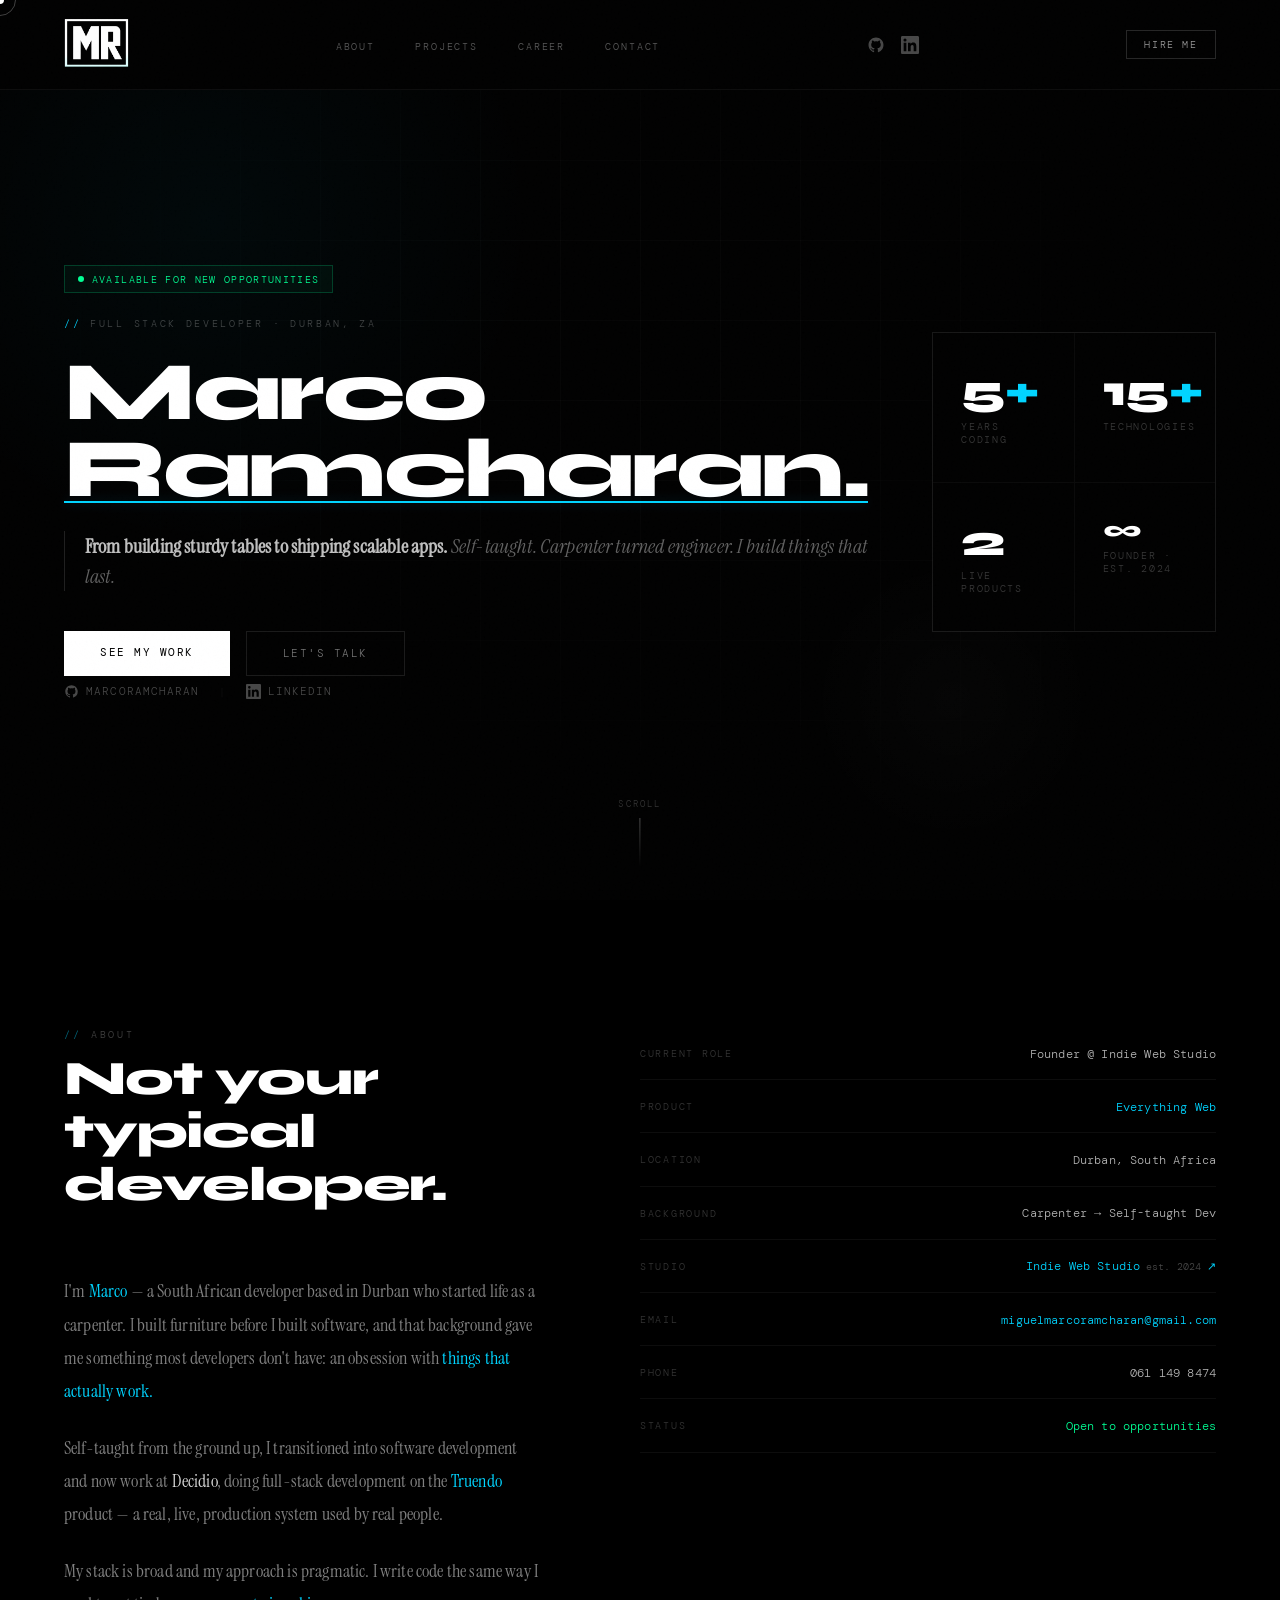
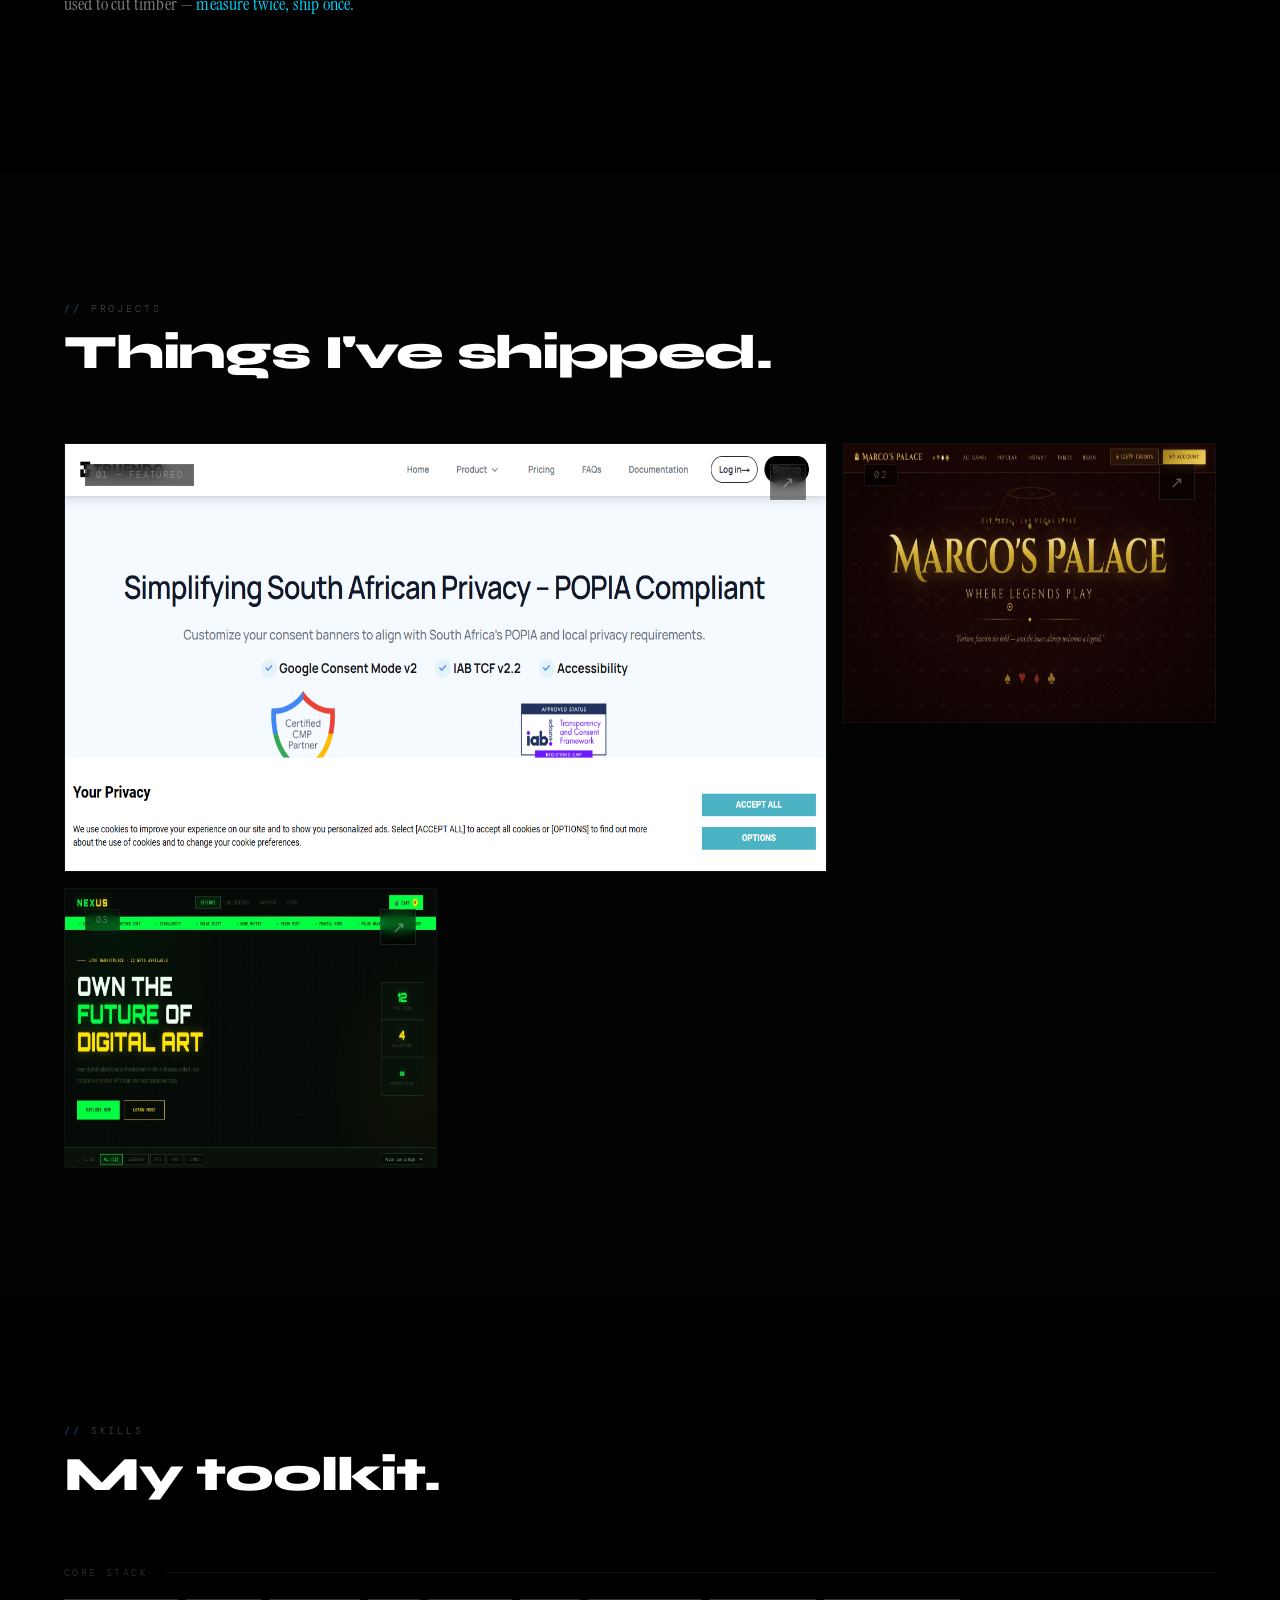
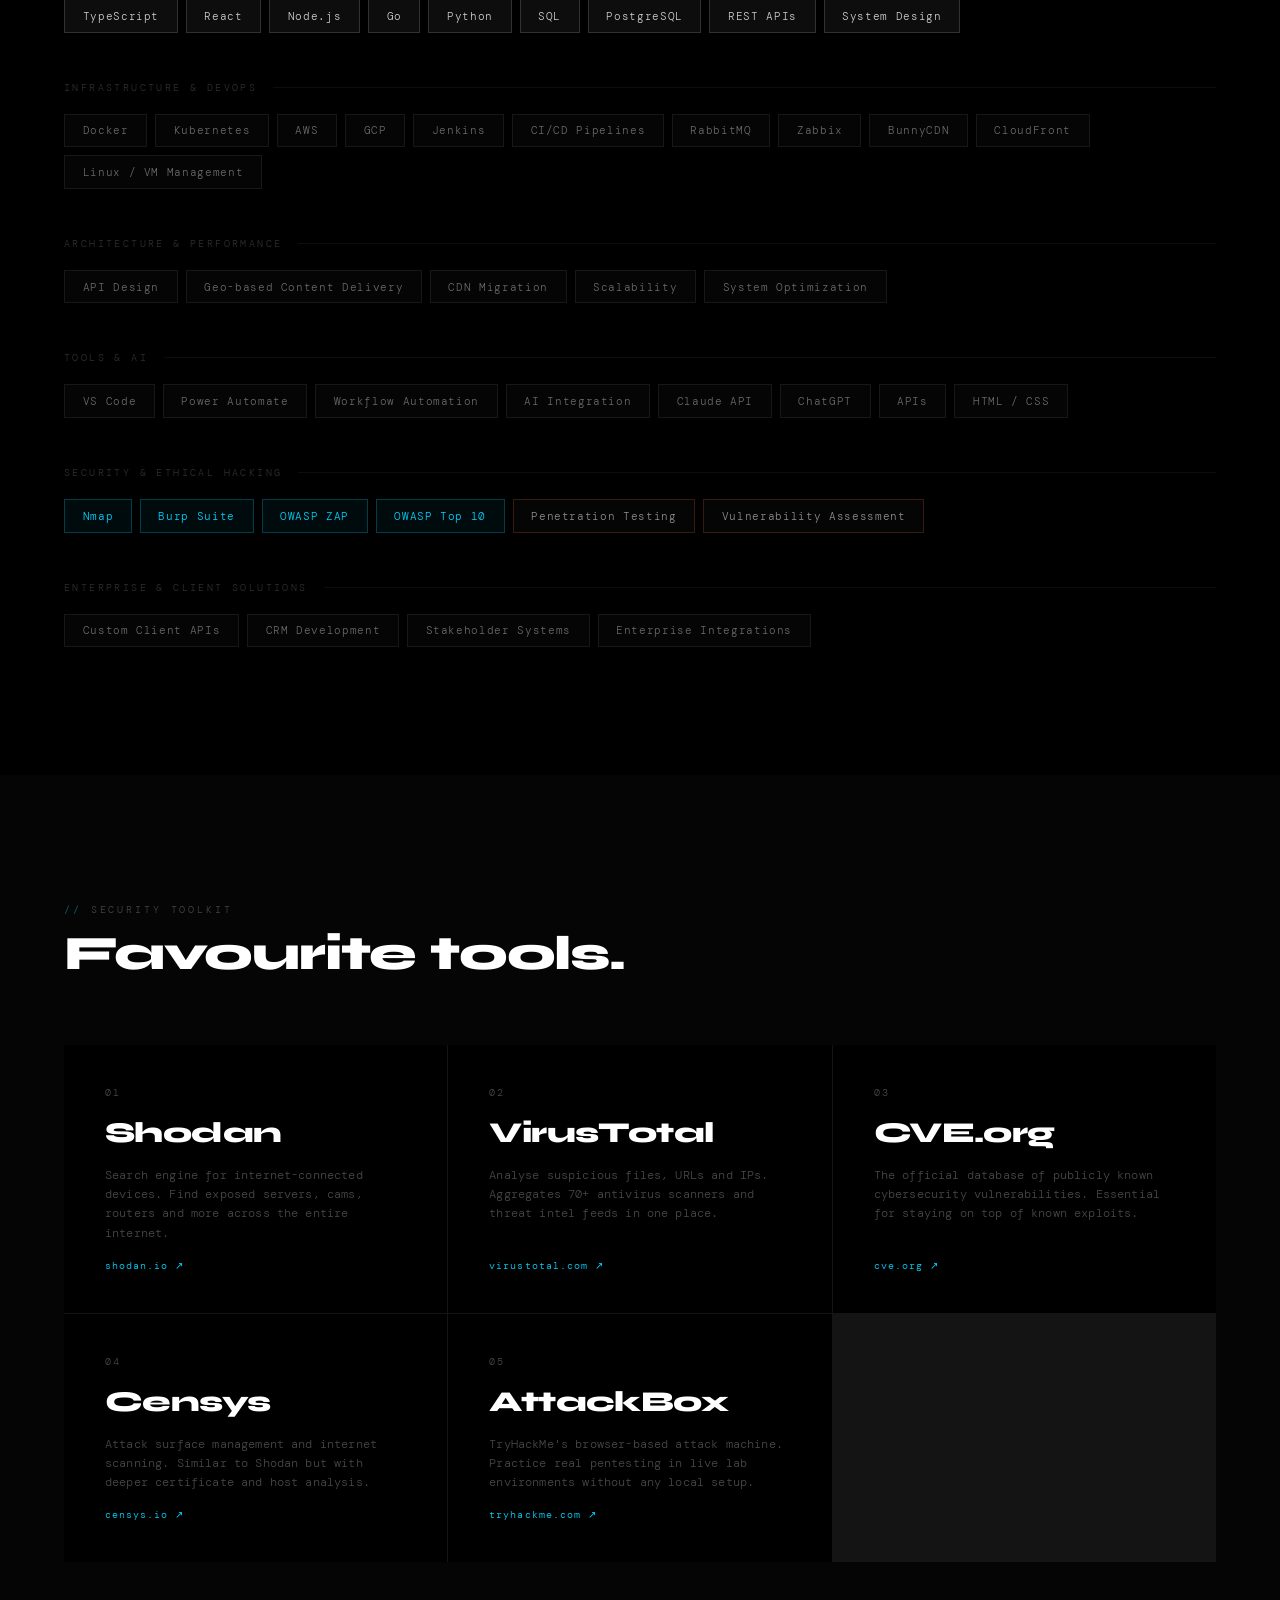
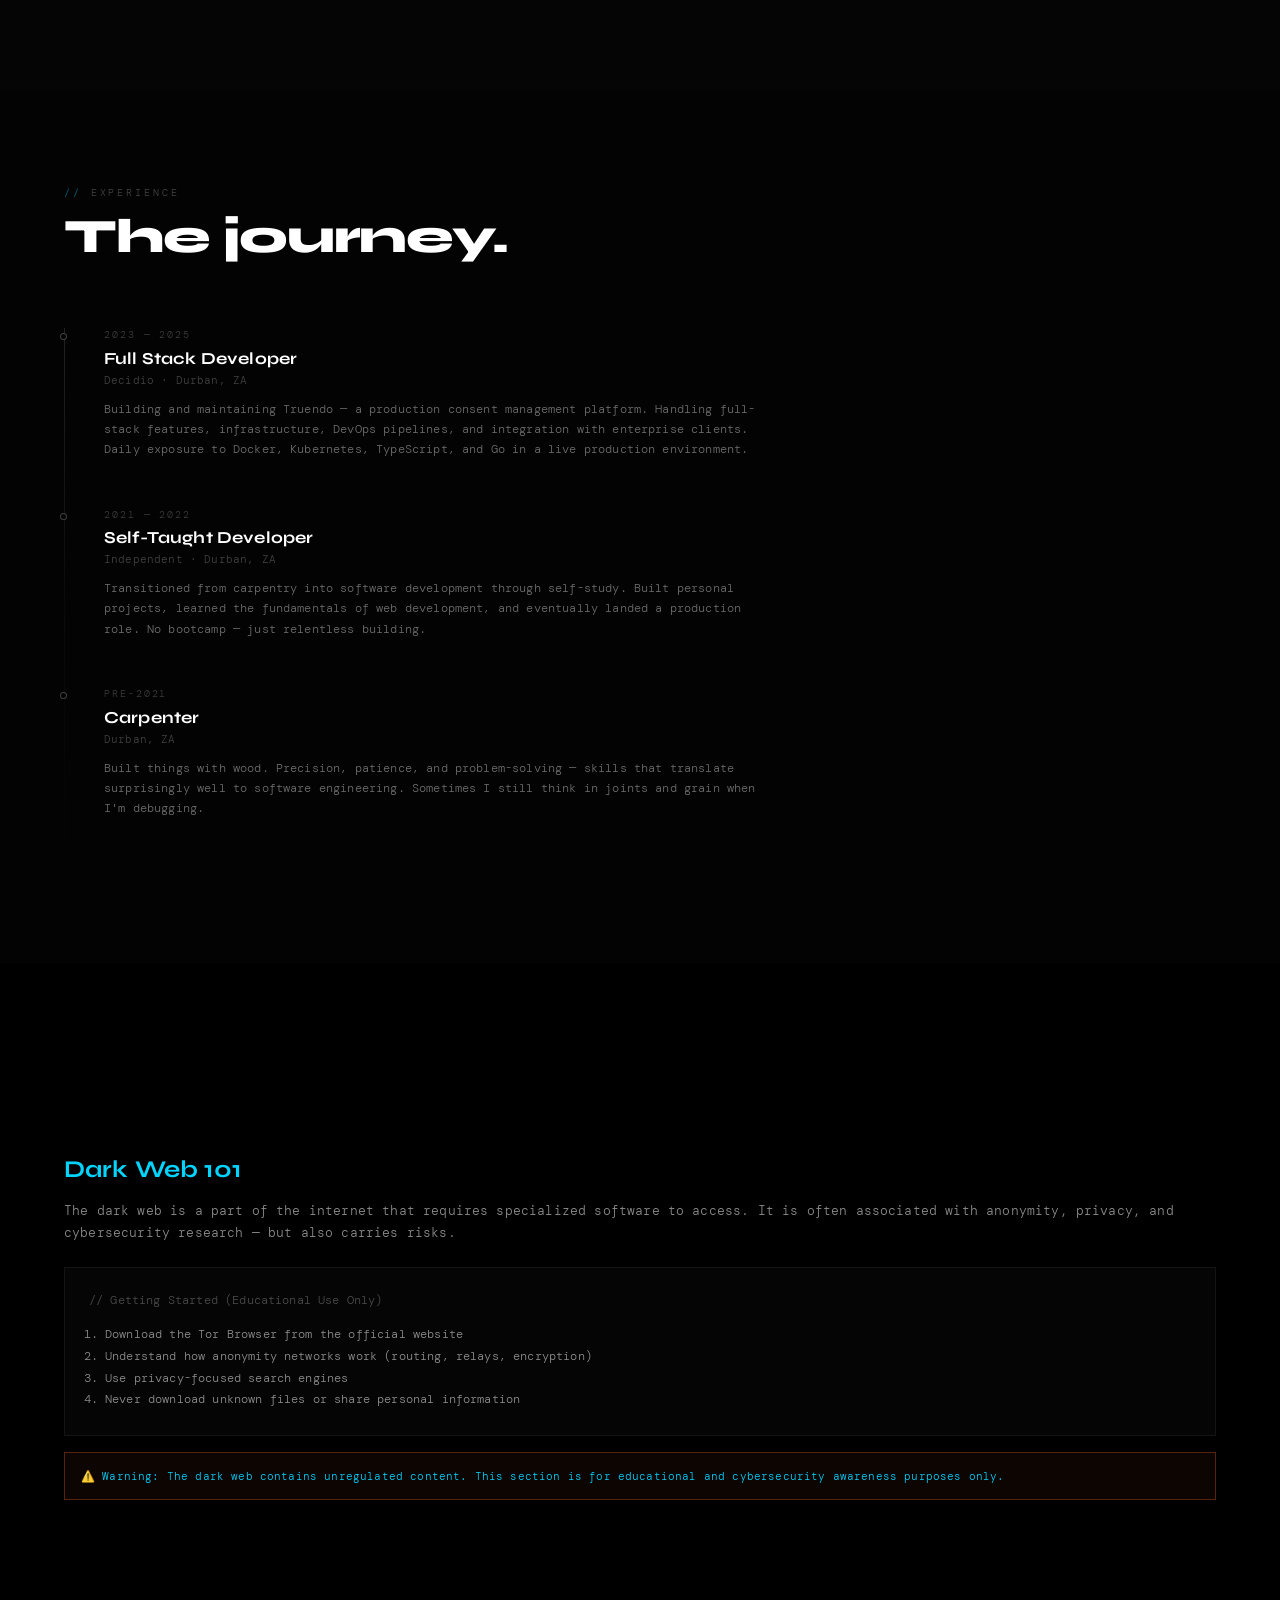
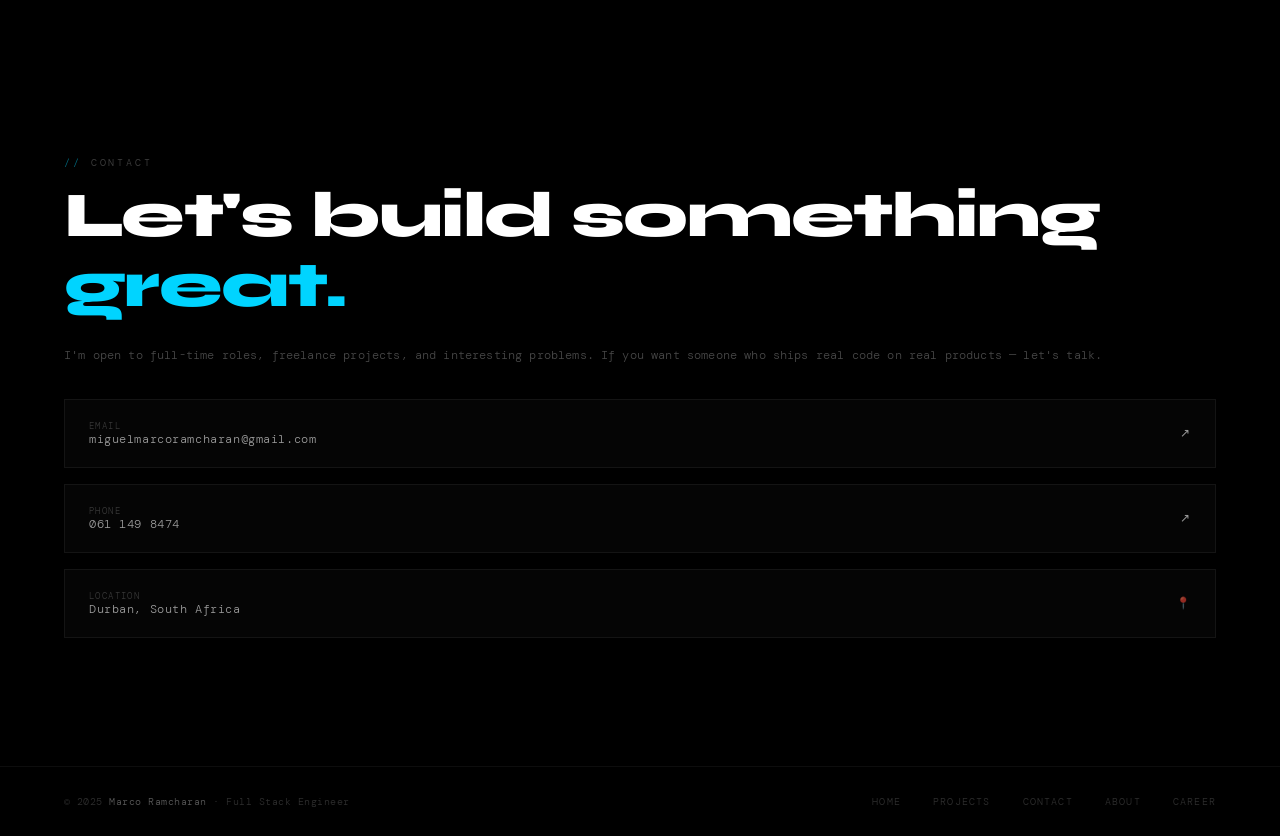
==== commit 283680d1: "added" ====
--- a/index.html
+++ b/index.html
@@ -1752,6 +1752,69 @@
     </div>
   </section>
 
+  <section style="padding: 8rem 4rem; background: var(--bg2);">
+  <div class="section-inner">
+    <div class="section-header">
+      <div class="section-label">Security Toolkit</div>
+      <h2 class="section-title">Favourite tools.</h2>
+    </div>
+
+    <div class="tools-grid">
+
+      <a class="tool-card" href="https://shodan.io" target="_blank" rel="noopener"
+        style="background: var(--bg); padding: 2.5rem; text-decoration: none; display: flex; flex-direction: column; gap: 1rem; border: 1px solid transparent; transition: border-color 0.2s, background 0.2s;"
+        onmouseenter="this.style.borderColor='var(--cyan)'; this.style.background='var(--surface)'"
+        onmouseleave="this.style.borderColor='transparent'; this.style.background='var(--bg)'">
+        <div style="font-size: 0.6rem; letter-spacing: 0.2em; color: var(--muted); text-transform: uppercase;">01</div>
+        <div style="font-family: 'Syne', sans-serif; font-weight: 800; font-size: 1.8rem; color: var(--white); letter-spacing: -0.02em;">Shodan</div>
+        <div style="font-size: 0.75rem; line-height: 1.6; color: var(--muted);">Search engine for internet-connected devices. Find exposed servers, cams, routers and more across the entire internet.</div>
+        <div style="margin-top: auto; font-size: 0.65rem; color: var(--cyan); letter-spacing: 0.1em;">shodan.io ↗</div>
+      </a>
+
+      <a class="tool-card" href="https://virustotal.com" target="_blank" rel="noopener"
+        style="background: var(--bg); padding: 2.5rem; text-decoration: none; display: flex; flex-direction: column; gap: 1rem; border: 1px solid transparent; transition: border-color 0.2s, background 0.2s;"
+        onmouseenter="this.style.borderColor='var(--cyan)'; this.style.background='var(--surface)'"
+        onmouseleave="this.style.borderColor='transparent'; this.style.background='var(--bg)'">
+        <div style="font-size: 0.6rem; letter-spacing: 0.2em; color: var(--muted); text-transform: uppercase;">02</div>
+        <div style="font-family: 'Syne', sans-serif; font-weight: 800; font-size: 1.8rem; color: var(--white); letter-spacing: -0.02em;">VirusTotal</div>
+        <div style="font-size: 0.75rem; line-height: 1.6; color: var(--muted);">Analyse suspicious files, URLs and IPs. Aggregates 70+ antivirus scanners and threat intel feeds in one place.</div>
+        <div style="margin-top: auto; font-size: 0.65rem; color: var(--cyan); letter-spacing: 0.1em;">virustotal.com ↗</div>
+      </a>
+
+      <a class="tool-card" href="https://cve.org" target="_blank" rel="noopener"
+        style="background: var(--bg); padding: 2.5rem; text-decoration: none; display: flex; flex-direction: column; gap: 1rem; border: 1px solid transparent; transition: border-color 0.2s, background 0.2s;"
+        onmouseenter="this.style.borderColor='var(--cyan)'; this.style.background='var(--surface)'"
+        onmouseleave="this.style.borderColor='transparent'; this.style.background='var(--bg)'">
+        <div style="font-size: 0.6rem; letter-spacing: 0.2em; color: var(--muted); text-transform: uppercase;">03</div>
+        <div style="font-family: 'Syne', sans-serif; font-weight: 800; font-size: 1.8rem; color: var(--white); letter-spacing: -0.02em;">CVE.org</div>
+        <div style="font-size: 0.75rem; line-height: 1.6; color: var(--muted);">The official database of publicly known cybersecurity vulnerabilities. Essential for staying on top of known exploits.</div>
+        <div style="margin-top: auto; font-size: 0.65rem; color: var(--cyan); letter-spacing: 0.1em;">cve.org ↗</div>
+      </a>
+
+      <a class="tool-card" href="https://censys.io" target="_blank" rel="noopener"
+        style="background: var(--bg); padding: 2.5rem; text-decoration: none; display: flex; flex-direction: column; gap: 1rem; border: 1px solid transparent; transition: border-color 0.2s, background 0.2s;"
+        onmouseenter="this.style.borderColor='var(--cyan)'; this.style.background='var(--surface)'"
+        onmouseleave="this.style.borderColor='transparent'; this.style.background='var(--bg)'">
+        <div style="font-size: 0.6rem; letter-spacing: 0.2em; color: var(--muted); text-transform: uppercase;">04</div>
+        <div style="font-family: 'Syne', sans-serif; font-weight: 800; font-size: 1.8rem; color: var(--white); letter-spacing: -0.02em;">Censys</div>
+        <div style="font-size: 0.75rem; line-height: 1.6; color: var(--muted);">Attack surface management and internet scanning. Similar to Shodan but with deeper certificate and host analysis.</div>
+        <div style="margin-top: auto; font-size: 0.65rem; color: var(--cyan); letter-spacing: 0.1em;">censys.io ↗</div>
+      </a>
+
+      <a class="tool-card" href="https://tryhackme.com" target="_blank" rel="noopener"
+        style="background: var(--bg); padding: 2.5rem; text-decoration: none; display: flex; flex-direction: column; gap: 1rem; border: 1px solid transparent; transition: border-color 0.2s, background 0.2s;"
+        onmouseenter="this.style.borderColor='var(--cyan)'; this.style.background='var(--surface)'"
+        onmouseleave="this.style.borderColor='transparent'; this.style.background='var(--bg)'">
+        <div style="font-size: 0.6rem; letter-spacing: 0.2em; color: var(--muted); text-transform: uppercase;">05</div>
+        <div style="font-family: 'Syne', sans-serif; font-weight: 800; font-size: 1.8rem; color: var(--white); letter-spacing: -0.02em;">AttackBox</div>
+        <div style="font-size: 0.75rem; line-height: 1.6; color: var(--muted);">TryHackMe's browser-based attack machine. Practice real pentesting in live lab environments without any local setup.</div>
+        <div style="margin-top: auto; font-size: 0.65rem; color: var(--cyan); letter-spacing: 0.1em;">tryhackme.com ↗</div>
+      </a>
+
+    </div>
+  </div>
+</section>
+
   <!-- EXPERIENCE -->
   <section class="story-section" id="story">
     <div class="section-inner">
--- a/style.css
+++ b/style.css
@@ -130,6 +130,7 @@
   color: var(--white);
   font-size: clamp(3.2rem, 6.5vw, 6rem);
   letter-spacing: -0.03em;
+  white-space: normal;
   line-height: 0.92;
 }
 .hero-name .line-accent {
@@ -2144,4 +2145,73 @@
       rgba(0,0,0,0.1) 100%
     );
   }
+}
+
+
+@media (max-width: 900px) {
+  .stat-number {
+    font-size: 1.5rem;
+  }
+  
+  .stat-item {
+    padding: 1rem 0.75rem;
+  }
+  
+  .stat-label {
+    font-size: 0.55rem;
+  }
+}
+
+@media (max-width: 900px) {
+  .hero-name {
+    font-size: clamp(1.4rem, 6vw, 2.5rem);
+  }
+}
+
+@media (max-width: 900px) {
+  .hero-name {
+    font-size: clamp(1.4rem, 6vw, 2.5rem);
+  }
+
+  .hero-name .line-accent {
+    display: block; /* already there but make sure this is set */
+  }
+}
+
+@media (max-width: 900px) {
+  .hero-name .line-accent::after {
+    bottom: 0px; /* adjust this until it sits under the text properly */
+  }
+}
+
+.tools-grid {
+  display: grid;
+  grid-template-columns: repeat(3, 1fr);
+  gap: 1px;
+  background: var(--border);
+}
+
+@media (max-width: 900px) {
+  .tools-grid {
+    grid-template-columns: 1fr;
+  }
+}
+
+.tool-card {
+  background: var(--bg);
+  padding: 2.5rem;
+  text-decoration: none;
+  display: flex;
+  flex-direction: column;
+  gap: 1rem;
+  border: 1px solid transparent;
+  transition: border-color 0.2s, background 0.2s;
+  width: 100%;
+  box-sizing: border-box;
+}
+
+@media (max-width: 900px) {
+  .tool-card {
+    padding: 1.5rem;
+  }
 }
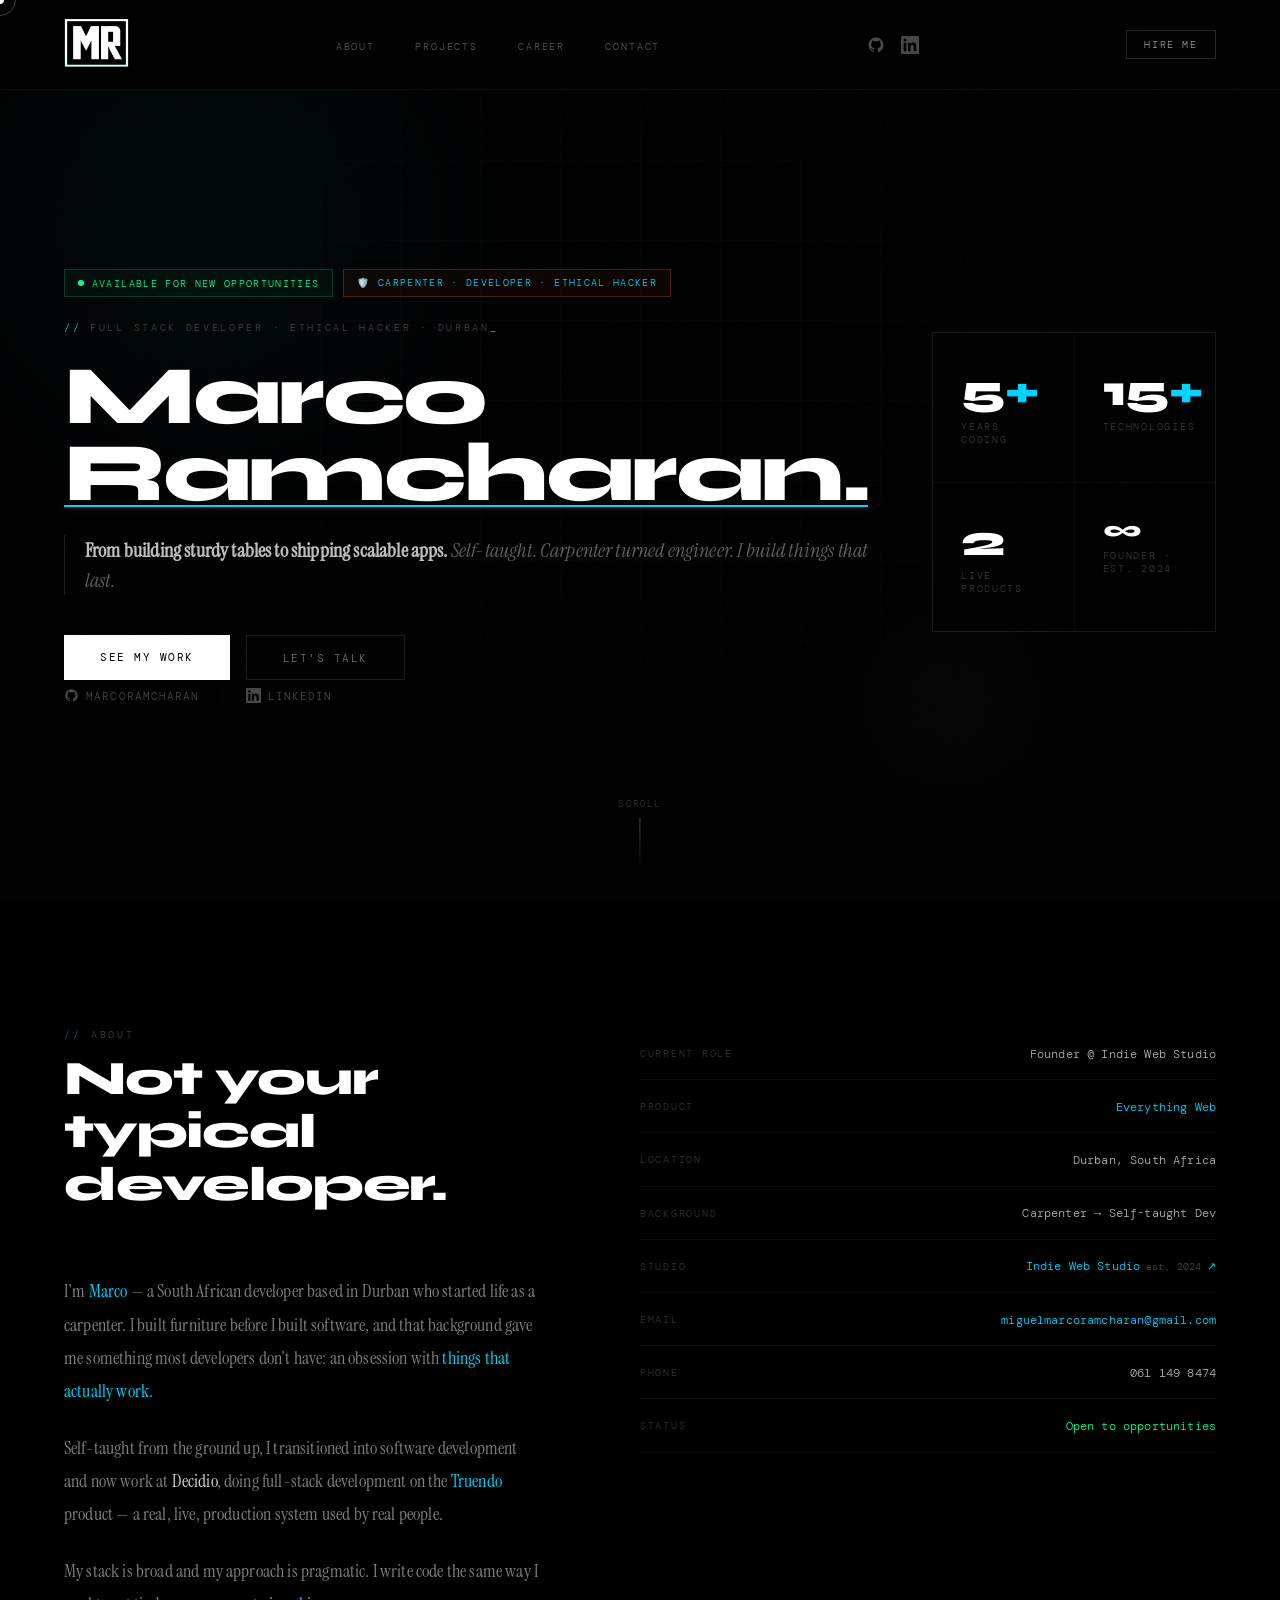
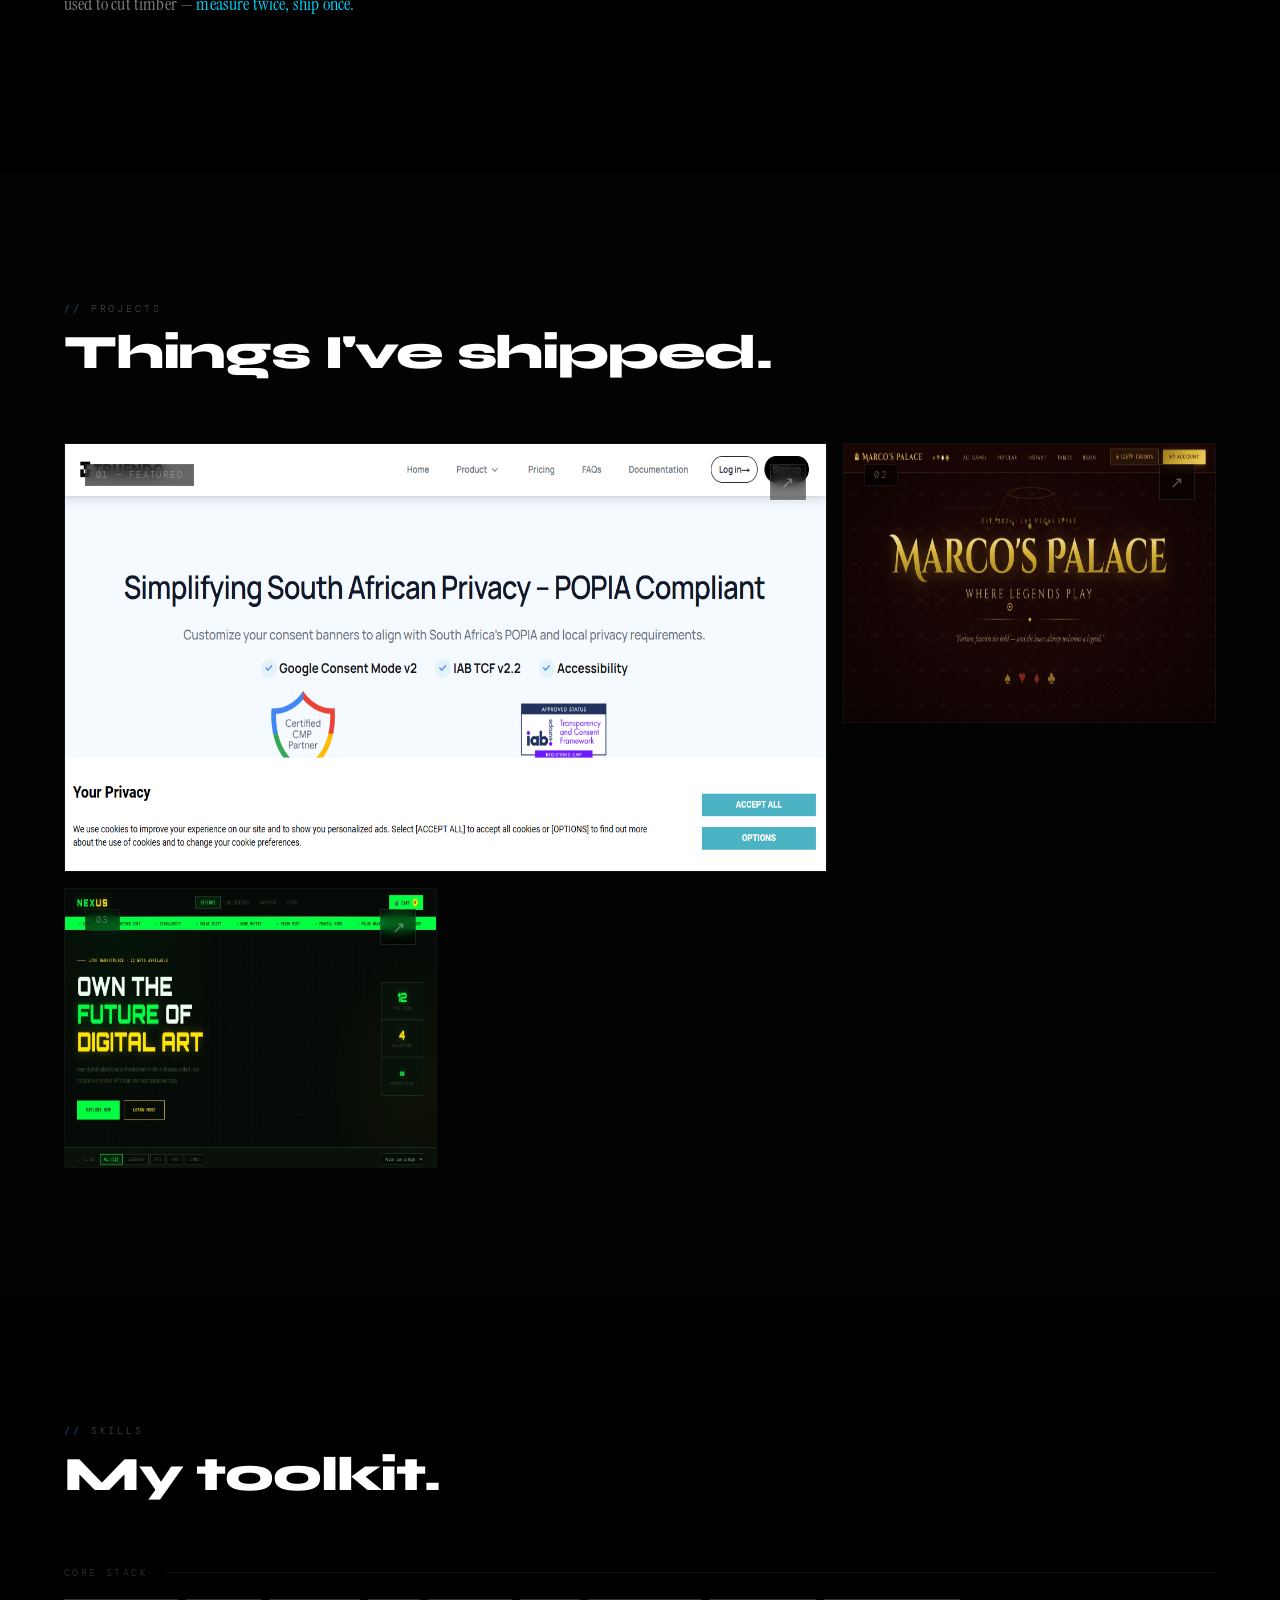
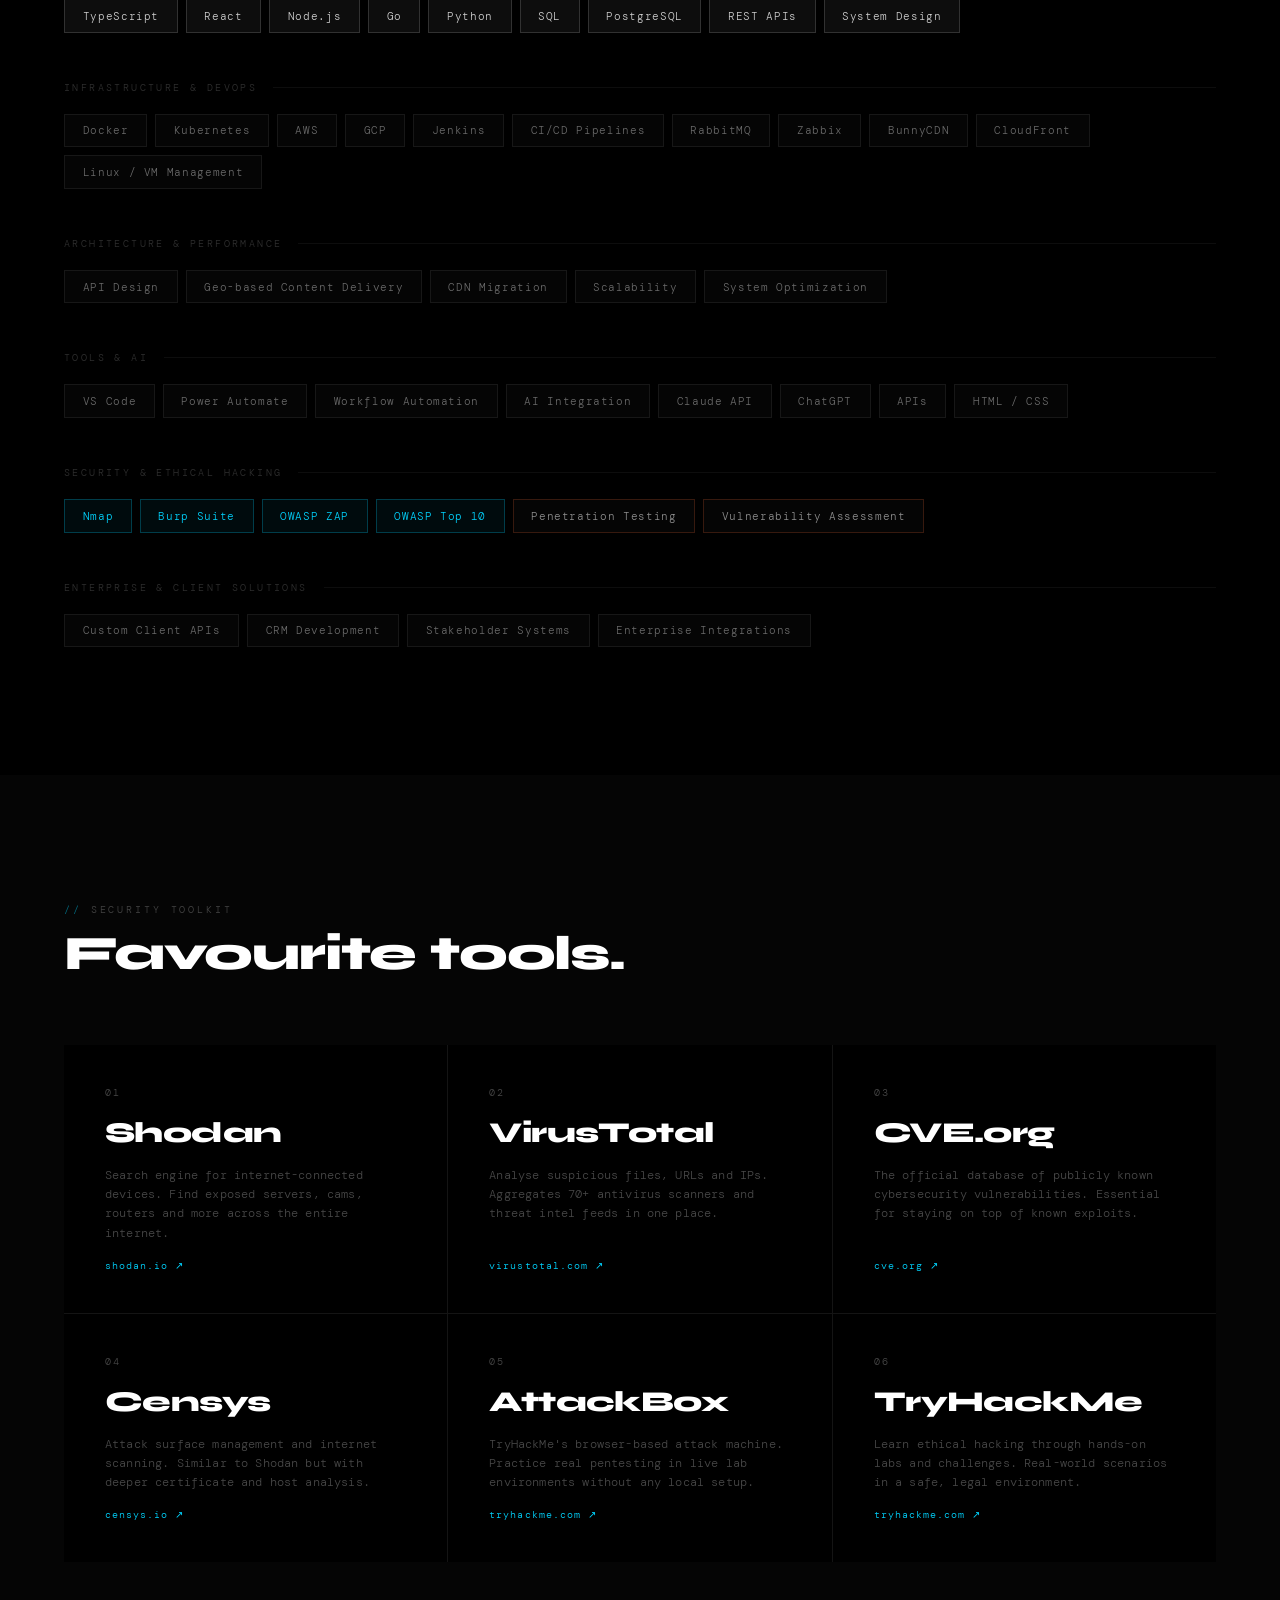
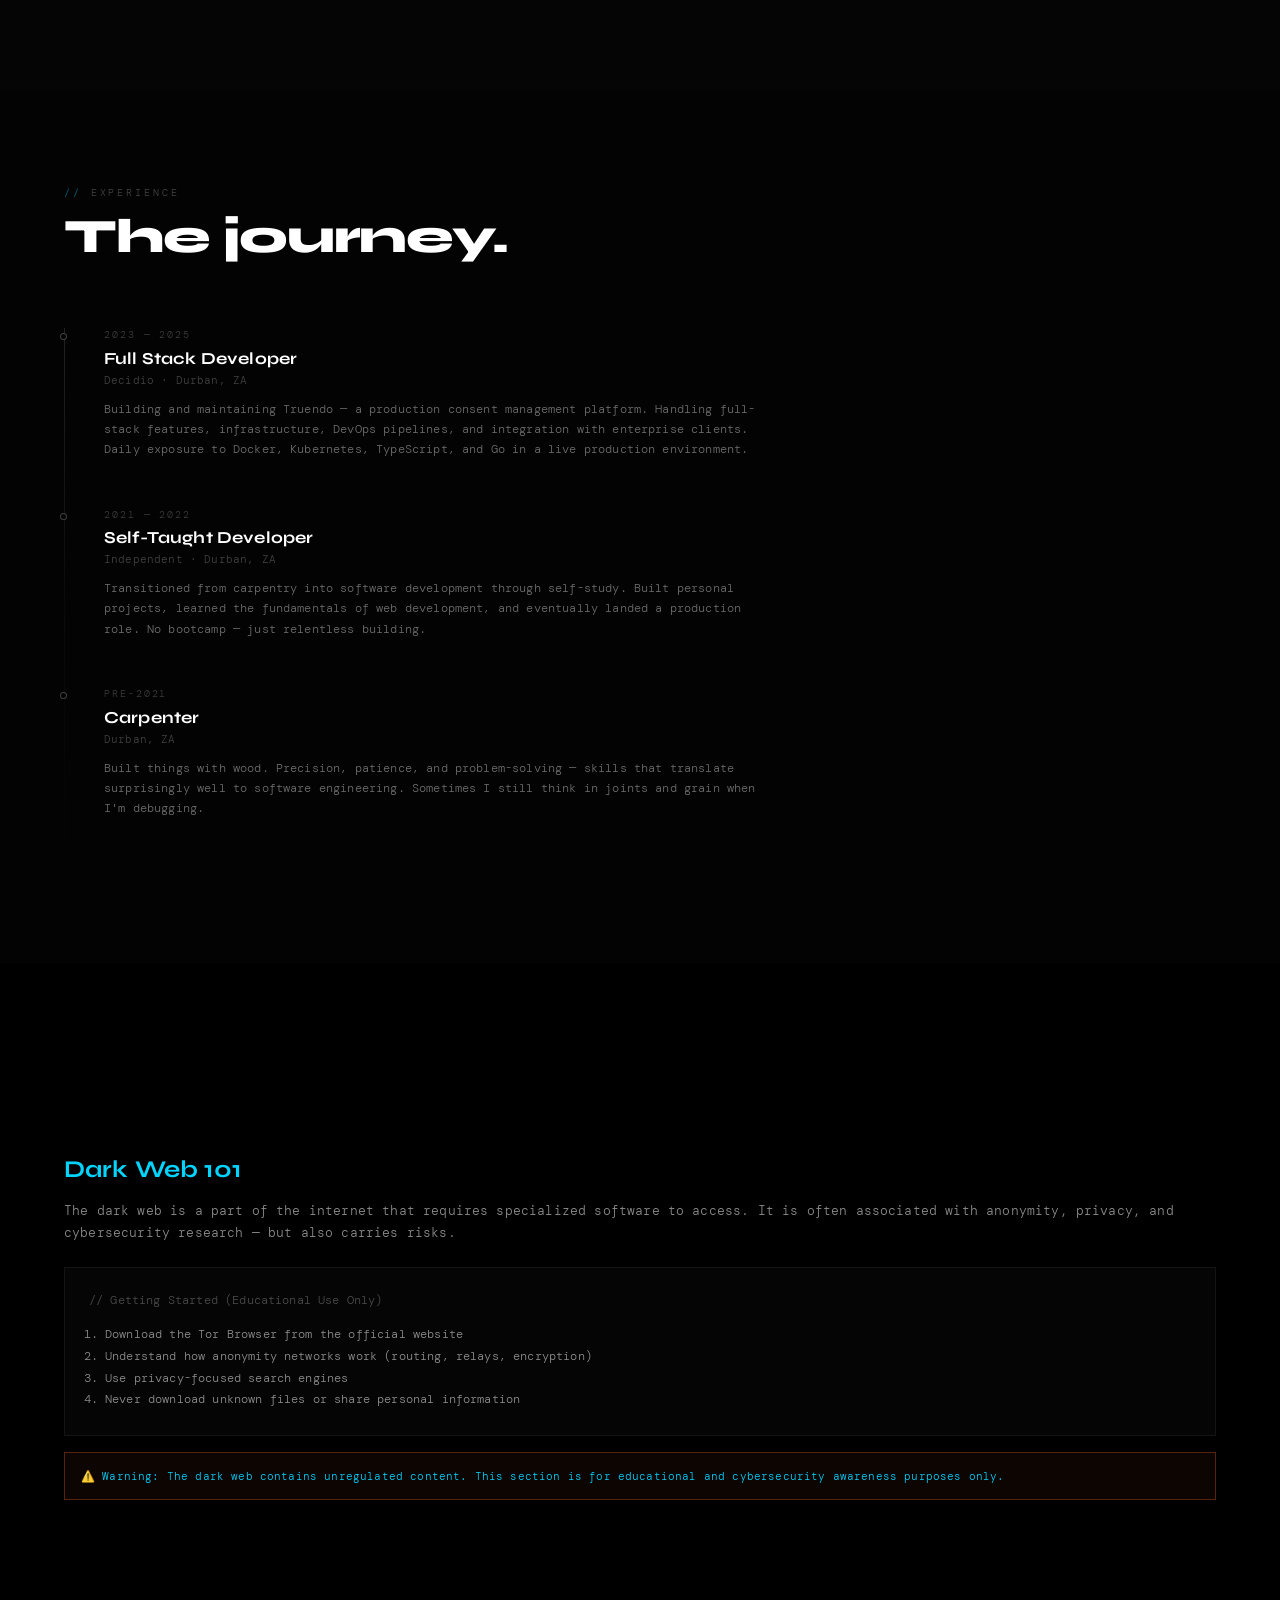
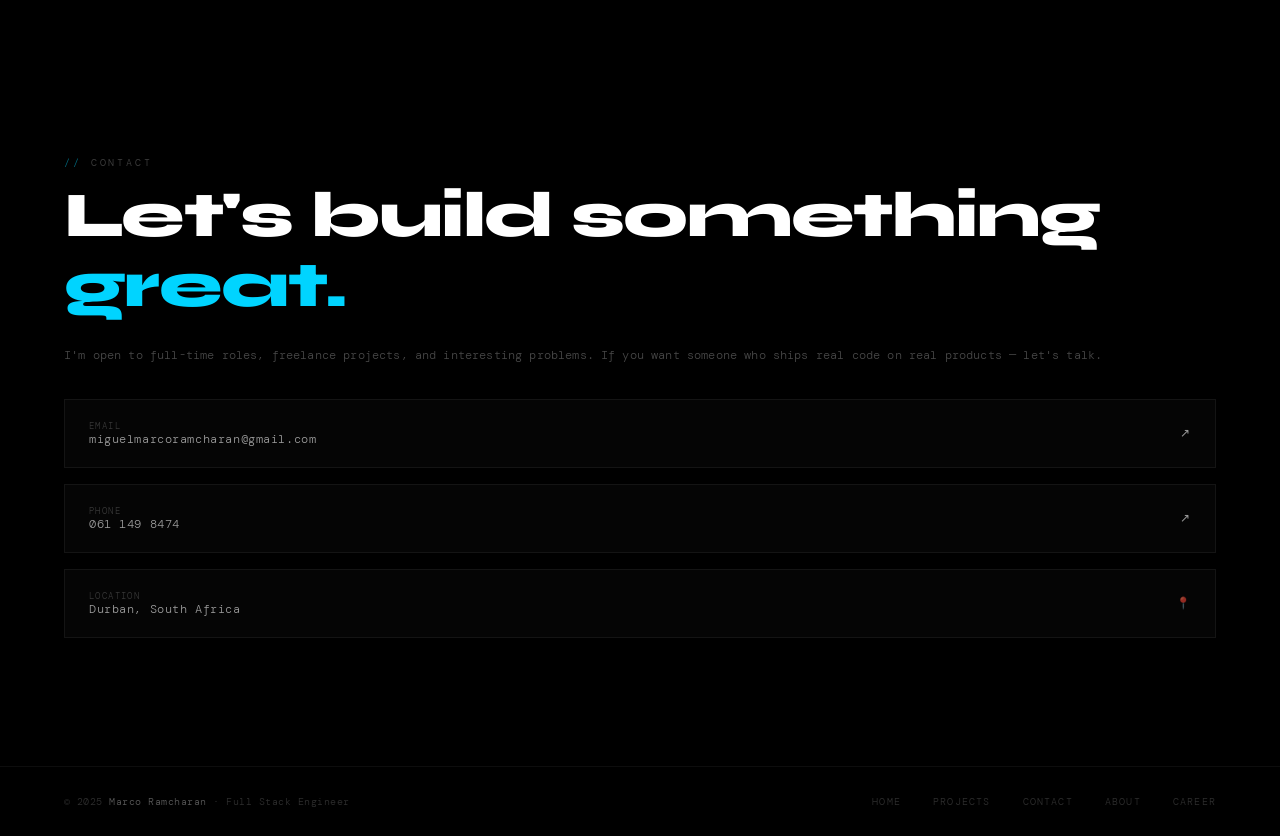
==== commit 8b25abc4: "added" ====
--- a/index.html
+++ b/index.html
@@ -1444,7 +1444,7 @@
       </li>
     </ul>
     <div class="mobile-menu-footer">
-      
+
       <a href="mailto:miguelmarcoramcharan@gmail.com" class="hire-btn">Hire Me</a>
       <div class="mobile-menu-contact" style="margin-top:0.5rem;">
         <a href="mailto:miguelmarcoramcharan@gmail.com">miguelmarcoramcharan@gmail.com</a>
@@ -1462,17 +1462,23 @@
       <li><a href="/contact">Contact</a></li>
     </ul>
     <div style="display:flex; gap:1rem; align-items:center;">
-  <a href="https://github.com/marcoramcharan" target="_blank" rel="noopener" title="GitHub"
-     style="color:var(--muted); text-decoration:none; transition:color 0.2s; display:flex; align-items:center;"
-     onmouseenter="this.style.color='var(--cyan)'" onmouseleave="this.style.color='var(--muted)'">
-    <svg width="18" height="18" viewBox="0 0 24 24" fill="currentColor"><path d="M12 2C6.477 2 2 6.484 2 12.017c0 4.425 2.865 8.18 6.839 9.504.5.092.682-.217.682-.483 0-.237-.008-.868-.013-1.703-2.782.605-3.369-1.343-3.369-1.343-.454-1.158-1.11-1.466-1.11-1.466-.908-.62.069-.608.069-.608 1.003.07 1.531 1.032 1.531 1.032.892 1.53 2.341 1.088 2.91.832.092-.647.35-1.088.636-1.338-2.22-.253-4.555-1.113-4.555-4.951 0-1.093.39-1.988 1.029-2.688-.103-.253-.446-1.272.098-2.65 0 0 .84-.27 2.75 1.026A9.564 9.564 0 0112 6.844c.85.004 1.705.115 2.504.337 1.909-1.296 2.747-1.027 2.747-1.027.546 1.379.202 2.398.1 2.651.64.7 1.028 1.595 1.028 2.688 0 3.848-2.339 4.695-4.566 4.943.359.309.678.92.678 1.855 0 1.338-.012 2.419-.012 2.747 0 .268.18.58.688.482A10.019 10.019 0 0022 12.017C22 6.484 17.522 2 12 2z"/></svg>
-  </a>
-  <a href="https://www.linkedin.com/in/miguelmarcoramcharan" target="_blank" rel="noopener" title="LinkedIn"
-     style="color:var(--muted); text-decoration:none; transition:color 0.2s; display:flex; align-items:center;"
-     onmouseenter="this.style.color='var(--cyan)'" onmouseleave="this.style.color='var(--muted)'">
-    <svg width="18" height="18" viewBox="0 0 24 24" fill="currentColor"><path d="M20.447 20.452h-3.554v-5.569c0-1.328-.027-3.037-1.852-3.037-1.853 0-2.136 1.445-2.136 2.939v5.667H9.351V9h3.414v1.561h.046c.477-.9 1.637-1.85 3.37-1.85 3.601 0 4.267 2.37 4.267 5.455v6.286zM5.337 7.433a2.062 2.062 0 01-2.063-2.065 2.064 2.064 0 112.063 2.065zm1.782 13.019H3.555V9h3.564v11.452zM22.225 0H1.771C.792 0 0 .774 0 1.729v20.542C0 23.227.792 24 1.771 24h20.451C23.2 24 24 23.227 24 22.271V1.729C24 .774 23.2 0 22.222 0h.003z"/></svg>
-  </a>
-</div>
+      <a href="https://github.com/marcoramcharan" target="_blank" rel="noopener" title="GitHub"
+        style="color:var(--muted); text-decoration:none; transition:color 0.2s; display:flex; align-items:center;"
+        onmouseenter="this.style.color='var(--cyan)'" onmouseleave="this.style.color='var(--muted)'">
+        <svg width="18" height="18" viewBox="0 0 24 24" fill="currentColor">
+          <path
+            d="M12 2C6.477 2 2 6.484 2 12.017c0 4.425 2.865 8.18 6.839 9.504.5.092.682-.217.682-.483 0-.237-.008-.868-.013-1.703-2.782.605-3.369-1.343-3.369-1.343-.454-1.158-1.11-1.466-1.11-1.466-.908-.62.069-.608.069-.608 1.003.07 1.531 1.032 1.531 1.032.892 1.53 2.341 1.088 2.91.832.092-.647.35-1.088.636-1.338-2.22-.253-4.555-1.113-4.555-4.951 0-1.093.39-1.988 1.029-2.688-.103-.253-.446-1.272.098-2.65 0 0 .84-.27 2.75 1.026A9.564 9.564 0 0112 6.844c.85.004 1.705.115 2.504.337 1.909-1.296 2.747-1.027 2.747-1.027.546 1.379.202 2.398.1 2.651.64.7 1.028 1.595 1.028 2.688 0 3.848-2.339 4.695-4.566 4.943.359.309.678.92.678 1.855 0 1.338-.012 2.419-.012 2.747 0 .268.18.58.688.482A10.019 10.019 0 0022 12.017C22 6.484 17.522 2 12 2z" />
+        </svg>
+      </a>
+      <a href="https://www.linkedin.com/in/miguelmarcoramcharan" target="_blank" rel="noopener" title="LinkedIn"
+        style="color:var(--muted); text-decoration:none; transition:color 0.2s; display:flex; align-items:center;"
+        onmouseenter="this.style.color='var(--cyan)'" onmouseleave="this.style.color='var(--muted)'">
+        <svg width="18" height="18" viewBox="0 0 24 24" fill="currentColor">
+          <path
+            d="M20.447 20.452h-3.554v-5.569c0-1.328-.027-3.037-1.852-3.037-1.853 0-2.136 1.445-2.136 2.939v5.667H9.351V9h3.414v1.561h.046c.477-.9 1.637-1.85 3.37-1.85 3.601 0 4.267 2.37 4.267 5.455v6.286zM5.337 7.433a2.062 2.062 0 01-2.063-2.065 2.064 2.064 0 112.063 2.065zm1.782 13.019H3.555V9h3.564v11.452zM22.225 0H1.771C.792 0 0 .774 0 1.729v20.542C0 23.227.792 24 1.771 24h20.451C23.2 24 24 23.227 24 22.271V1.729C24 .774 23.2 0 22.222 0h.003z" />
+        </svg>
+      </a>
+    </div>
     <a href="mailto:miguelmarcoramcharan@gmail.com" class="nav-cta">Hire Me</a>
     <button class="nav-hamburger" id="hamburger" aria-label="Toggle navigation menu" aria-expanded="false">
       <span></span><span></span><span></span>
@@ -1489,29 +1495,39 @@
         <div class="status-badge">
           <div class="status-dot"></div>Available for new opportunities
         </div>
-        <div class="hero-label">Full Stack Developer · Durban, ZA</div>
-        <h1 class="hero-name">Marco<span class="line-accent">Ramcharan.</span></h1>
+        <div class="status-badge"
+          style="border-color: rgba(255,107,53,0.25); color: var(--orange); background: rgba(255,107,53,0.05); margin-top: 0.5rem;">
+          🛡️ Carpenter · Developer · Ethical Hacker
+        </div>
+<div class="hero-label"><span id="typewriter"></span><span class="type-cursor">_</span></div>        <h1 class="hero-name">Marco<span class="line-accent">Ramcharan.</span></h1>
         <p class="hero-tagline"><strong>From building sturdy tables to shipping scalable apps.</strong> Self-taught.
           Carpenter turned engineer. I build things that last.</p>
         <div class="hero-actions">
           <a href="#projects" class="btn-primary">See My Work</a>
           <a href="#contact" class="btn-secondary">Let's Talk</a>
         </div>
-        <div style="display:flex; align-items:center; gap:1.25rem; margin-top:0.5rem; opacity:0; animation:fadeUp 0.6s 0.8s forwards;">
-  <a href="https://github.com/marcoramcharan target="_blank" rel="noopener"
-     style="display:flex; align-items:center; gap:0.45rem; color:var(--muted); text-decoration:none; font-size:0.68rem; letter-spacing:0.1em; text-transform:uppercase; transition:color 0.2s;"
-     onmouseenter="this.style.color='var(--cyan)'" onmouseleave="this.style.color='var(--muted)'">
-    <svg width="15" height="15" viewBox="0 0 24 24" fill="currentColor"><path d="M12 2C6.477 2 2 6.484 2 12.017c0 4.425 2.865 8.18 6.839 9.504.5.092.682-.217.682-.483 0-.237-.008-.868-.013-1.703-2.782.605-3.369-1.343-3.369-1.343-.454-1.158-1.11-1.466-1.11-1.466-.908-.62.069-.608.069-.608 1.003.07 1.531 1.032 1.531 1.032.892 1.53 2.341 1.088 2.91.832.092-.647.35-1.088.636-1.338-2.22-.253-4.555-1.113-4.555-4.951 0-1.093.39-1.988 1.029-2.688-.103-.253-.446-1.272.098-2.65 0 0 .84-.27 2.75 1.026A9.564 9.564 0 0112 6.844c.85.004 1.705.115 2.504.337 1.909-1.296 2.747-1.027 2.747-1.027.546 1.379.202 2.398.1 2.651.64.7 1.028 1.595 1.028 2.688 0 3.848-2.339 4.695-4.566 4.943.359.309.678.92.678 1.855 0 1.338-.012 2.419-.012 2.747 0 .268.18.58.688.482A10.019 10.019 0 0022 12.017C22 6.484 17.522 2 12 2z"/></svg>
-    marcoramcharan
-  </a>
-  <span style="color:var(--border); font-size:0.6rem;">|</span>
-  <a href="https://www.linkedin.com/in/miguelmarcoramcharan" target="_blank" rel="noopener"
-     style="display:flex; align-items:center; gap:0.45rem; color:var(--muted); text-decoration:none; font-size:0.68rem; letter-spacing:0.1em; text-transform:uppercase; transition:color 0.2s;"
-     onmouseenter="this.style.color='var(--cyan)'" onmouseleave="this.style.color='var(--muted)'">
-    <svg width="15" height="15" viewBox="0 0 24 24" fill="currentColor"><path d="M20.447 20.452h-3.554v-5.569c0-1.328-.027-3.037-1.852-3.037-1.853 0-2.136 1.445-2.136 2.939v5.667H9.351V9h3.414v1.561h.046c.477-.9 1.637-1.85 3.37-1.85 3.601 0 4.267 2.37 4.267 5.455v6.286zM5.337 7.433a2.062 2.062 0 01-2.063-2.065 2.064 2.064 0 112.063 2.065zm1.782 13.019H3.555V9h3.564v11.452zM22.225 0H1.771C.792 0 0 .774 0 1.729v20.542C0 23.227.792 24 1.771 24h20.451C23.2 24 24 23.227 24 22.271V1.729C24 .774 23.2 0 22.222 0h.003z"/></svg>
-    LinkedIn
-  </a>
-</div>
+        <div
+          style="display:flex; align-items:center; gap:1.25rem; margin-top:0.5rem; opacity:0; animation:fadeUp 0.6s 0.8s forwards;">
+          <a href="https://github.com/marcoramcharan target=" _blank" rel="noopener"
+            style="display:flex; align-items:center; gap:0.45rem; color:var(--muted); text-decoration:none; font-size:0.68rem; letter-spacing:0.1em; text-transform:uppercase; transition:color 0.2s;"
+            onmouseenter="this.style.color='var(--cyan)'" onmouseleave="this.style.color='var(--muted)'">
+            <svg width="15" height="15" viewBox="0 0 24 24" fill="currentColor">
+              <path
+                d="M12 2C6.477 2 2 6.484 2 12.017c0 4.425 2.865 8.18 6.839 9.504.5.092.682-.217.682-.483 0-.237-.008-.868-.013-1.703-2.782.605-3.369-1.343-3.369-1.343-.454-1.158-1.11-1.466-1.11-1.466-.908-.62.069-.608.069-.608 1.003.07 1.531 1.032 1.531 1.032.892 1.53 2.341 1.088 2.91.832.092-.647.35-1.088.636-1.338-2.22-.253-4.555-1.113-4.555-4.951 0-1.093.39-1.988 1.029-2.688-.103-.253-.446-1.272.098-2.65 0 0 .84-.27 2.75 1.026A9.564 9.564 0 0112 6.844c.85.004 1.705.115 2.504.337 1.909-1.296 2.747-1.027 2.747-1.027.546 1.379.202 2.398.1 2.651.64.7 1.028 1.595 1.028 2.688 0 3.848-2.339 4.695-4.566 4.943.359.309.678.92.678 1.855 0 1.338-.012 2.419-.012 2.747 0 .268.18.58.688.482A10.019 10.019 0 0022 12.017C22 6.484 17.522 2 12 2z" />
+            </svg>
+            marcoramcharan
+          </a>
+          <span style="color:var(--border); font-size:0.6rem;">|</span>
+          <a href="https://www.linkedin.com/in/miguelmarcoramcharan" target="_blank" rel="noopener"
+            style="display:flex; align-items:center; gap:0.45rem; color:var(--muted); text-decoration:none; font-size:0.68rem; letter-spacing:0.1em; text-transform:uppercase; transition:color 0.2s;"
+            onmouseenter="this.style.color='var(--cyan)'" onmouseleave="this.style.color='var(--muted)'">
+            <svg width="15" height="15" viewBox="0 0 24 24" fill="currentColor">
+              <path
+                d="M20.447 20.452h-3.554v-5.569c0-1.328-.027-3.037-1.852-3.037-1.853 0-2.136 1.445-2.136 2.939v5.667H9.351V9h3.414v1.561h.046c.477-.9 1.637-1.85 3.37-1.85 3.601 0 4.267 2.37 4.267 5.455v6.286zM5.337 7.433a2.062 2.062 0 01-2.063-2.065 2.064 2.064 0 112.063 2.065zm1.782 13.019H3.555V9h3.564v11.452zM22.225 0H1.771C.792 0 0 .774 0 1.729v20.542C0 23.227.792 24 1.771 24h20.451C23.2 24 24 23.227 24 22.271V1.729C24 .774 23.2 0 22.222 0h.003z" />
+            </svg>
+            LinkedIn
+          </a>
+        </div>
       </div>
       <div class="hero-right">
         <div class="stat-grid">
@@ -1565,8 +1581,8 @@
           <div class="about-meta">
             <div class="meta-row"><span class="meta-key">Current Role</span><span class="meta-val">Founder
                 @ Indie Web Studio</span></div>
-            <div class="meta-row"><span class="meta-key">Product</span><span class="meta-val"><a
-                  href="#">Everything Web</a></span></div>
+            <div class="meta-row"><span class="meta-key">Product</span><span class="meta-val"><a href="#">Everything
+                  Web</a></span></div>
             <div class="meta-row"><span class="meta-key">Location</span><span class="meta-val">Durban, South
                 Africa</span></div>
             <div class="meta-row"><span class="meta-key">Background</span><span class="meta-val">Carpenter → Self-taught
@@ -1724,17 +1740,26 @@
           </div>
         </div>
 
-<div class="reveal reveal-delay-3">
-  <div class="skill-category-title">Security &amp; Ethical Hacking</div>
-  <div class="skills-row">
-    <span class="skill-pill" style="border-color:rgba(255,107,53,0.35); color:var(--orange); background:rgba(255,107,53,0.06);">Nmap</span>
-    <span class="skill-pill" style="border-color:rgba(255,107,53,0.35); color:var(--orange); background:rgba(255,107,53,0.06);">Burp Suite</span>
-    <span class="skill-pill" style="border-color:rgba(255,107,53,0.35); color:var(--orange); background:rgba(255,107,53,0.06);">OWASP ZAP</span>
-    <span class="skill-pill" style="border-color:rgba(255,107,53,0.35); color:var(--orange); background:rgba(255,107,53,0.06);">OWASP Top 10</span>
-    <span class="skill-pill" style="border-color:rgba(255,107,53,0.2); color:var(--text);">Penetration Testing</span>
-    <span class="skill-pill" style="border-color:rgba(255,107,53,0.2); color:var(--text);">Vulnerability Assessment</span>
-  </div>
-</div>
+        <div class="reveal reveal-delay-3">
+          <div class="skill-category-title">Security &amp; Ethical Hacking</div>
+          <div class="skills-row">
+            <span class="skill-pill"
+              style="border-color:rgba(255,107,53,0.35); color:var(--orange); background:rgba(255,107,53,0.06);">Nmap</span>
+            <span class="skill-pill"
+              style="border-color:rgba(255,107,53,0.35); color:var(--orange); background:rgba(255,107,53,0.06);">Burp
+              Suite</span>
+            <span class="skill-pill"
+              style="border-color:rgba(255,107,53,0.35); color:var(--orange); background:rgba(255,107,53,0.06);">OWASP
+              ZAP</span>
+            <span class="skill-pill"
+              style="border-color:rgba(255,107,53,0.35); color:var(--orange); background:rgba(255,107,53,0.06);">OWASP
+              Top 10</span>
+            <span class="skill-pill" style="border-color:rgba(255,107,53,0.2); color:var(--text);">Penetration
+              Testing</span>
+            <span class="skill-pill" style="border-color:rgba(255,107,53,0.2); color:var(--text);">Vulnerability
+              Assessment</span>
+          </div>
+        </div>
 
 
         <!-- ENTERPRISE -->
@@ -1753,67 +1778,103 @@
   </section>
 
   <section style="padding: 8rem 4rem; background: var(--bg2);">
-  <div class="section-inner">
-    <div class="section-header">
-      <div class="section-label">Security Toolkit</div>
-      <h2 class="section-title">Favourite tools.</h2>
+    <div class="section-inner">
+      <div class="section-header">
+        <div class="section-label">Security Toolkit</div>
+        <h2 class="section-title">Favourite tools.</h2>
+      </div>
+
+      <div class="tools-grid">
+
+        <a class="tool-card" href="https://shodan.io" target="_blank" rel="noopener"
+          style="background: var(--bg); padding: 2.5rem; text-decoration: none; display: flex; flex-direction: column; gap: 1rem; border: 1px solid transparent; transition: border-color 0.2s, background 0.2s;"
+          onmouseenter="this.style.borderColor='var(--cyan)'; this.style.background='var(--surface)'"
+          onmouseleave="this.style.borderColor='transparent'; this.style.background='var(--bg)'">
+          <div style="font-size: 0.6rem; letter-spacing: 0.2em; color: var(--muted); text-transform: uppercase;">01
+          </div>
+          <div
+            style="font-family: 'Syne', sans-serif; font-weight: 800; font-size: 1.8rem; color: var(--white); letter-spacing: -0.02em;">
+            Shodan</div>
+          <div style="font-size: 0.75rem; line-height: 1.6; color: var(--muted);">Search engine for internet-connected
+            devices. Find exposed servers, cams, routers and more across the entire internet.</div>
+          <div style="margin-top: auto; font-size: 0.65rem; color: var(--cyan); letter-spacing: 0.1em;">shodan.io ↗
+          </div>
+        </a>
+
+        <a class="tool-card" href="https://virustotal.com" target="_blank" rel="noopener"
+          style="background: var(--bg); padding: 2.5rem; text-decoration: none; display: flex; flex-direction: column; gap: 1rem; border: 1px solid transparent; transition: border-color 0.2s, background 0.2s;"
+          onmouseenter="this.style.borderColor='var(--cyan)'; this.style.background='var(--surface)'"
+          onmouseleave="this.style.borderColor='transparent'; this.style.background='var(--bg)'">
+          <div style="font-size: 0.6rem; letter-spacing: 0.2em; color: var(--muted); text-transform: uppercase;">02
+          </div>
+          <div
+            style="font-family: 'Syne', sans-serif; font-weight: 800; font-size: 1.8rem; color: var(--white); letter-spacing: -0.02em;">
+            VirusTotal</div>
+          <div style="font-size: 0.75rem; line-height: 1.6; color: var(--muted);">Analyse suspicious files, URLs and
+            IPs. Aggregates 70+ antivirus scanners and threat intel feeds in one place.</div>
+          <div style="margin-top: auto; font-size: 0.65rem; color: var(--cyan); letter-spacing: 0.1em;">virustotal.com ↗
+          </div>
+        </a>
+
+        <a class="tool-card" href="https://cve.org" target="_blank" rel="noopener"
+          style="background: var(--bg); padding: 2.5rem; text-decoration: none; display: flex; flex-direction: column; gap: 1rem; border: 1px solid transparent; transition: border-color 0.2s, background 0.2s;"
+          onmouseenter="this.style.borderColor='var(--cyan)'; this.style.background='var(--surface)'"
+          onmouseleave="this.style.borderColor='transparent'; this.style.background='var(--bg)'">
+          <div style="font-size: 0.6rem; letter-spacing: 0.2em; color: var(--muted); text-transform: uppercase;">03
+          </div>
+          <div
+            style="font-family: 'Syne', sans-serif; font-weight: 800; font-size: 1.8rem; color: var(--white); letter-spacing: -0.02em;">
+            CVE.org</div>
+          <div style="font-size: 0.75rem; line-height: 1.6; color: var(--muted);">The official database of publicly
+            known cybersecurity vulnerabilities. Essential for staying on top of known exploits.</div>
+          <div style="margin-top: auto; font-size: 0.65rem; color: var(--cyan); letter-spacing: 0.1em;">cve.org ↗</div>
+        </a>
+
+        <a class="tool-card" href="https://censys.io" target="_blank" rel="noopener"
+          style="background: var(--bg); padding: 2.5rem; text-decoration: none; display: flex; flex-direction: column; gap: 1rem; border: 1px solid transparent; transition: border-color 0.2s, background 0.2s;"
+          onmouseenter="this.style.borderColor='var(--cyan)'; this.style.background='var(--surface)'"
+          onmouseleave="this.style.borderColor='transparent'; this.style.background='var(--bg)'">
+          <div style="font-size: 0.6rem; letter-spacing: 0.2em; color: var(--muted); text-transform: uppercase;">04
+          </div>
+          <div
+            style="font-family: 'Syne', sans-serif; font-weight: 800; font-size: 1.8rem; color: var(--white); letter-spacing: -0.02em;">
+            Censys</div>
+          <div style="font-size: 0.75rem; line-height: 1.6; color: var(--muted);">Attack surface management and internet
+            scanning. Similar to Shodan but with deeper certificate and host analysis.</div>
+          <div style="margin-top: auto; font-size: 0.65rem; color: var(--cyan); letter-spacing: 0.1em;">censys.io ↗
+          </div>
+        </a>
+
+        <a class="tool-card" href="https://tryhackme.com" target="_blank" rel="noopener"
+          style="background: var(--bg); padding: 2.5rem; text-decoration: none; display: flex; flex-direction: column; gap: 1rem; border: 1px solid transparent; transition: border-color 0.2s, background 0.2s;"
+          onmouseenter="this.style.borderColor='var(--cyan)'; this.style.background='var(--surface)'"
+          onmouseleave="this.style.borderColor='transparent'; this.style.background='var(--bg)'">
+          <div style="font-size: 0.6rem; letter-spacing: 0.2em; color: var(--muted); text-transform: uppercase;">05
+          </div>
+          <div
+            style="font-family: 'Syne', sans-serif; font-weight: 800; font-size: 1.8rem; color: var(--white); letter-spacing: -0.02em;">
+            AttackBox</div>
+          <div style="font-size: 0.75rem; line-height: 1.6; color: var(--muted);">TryHackMe's browser-based attack
+            machine. Practice real pentesting in live lab environments without any local setup.</div>
+          <div style="margin-top: auto; font-size: 0.65rem; color: var(--cyan); letter-spacing: 0.1em;">tryhackme.com ↗
+          </div>
+        </a>
+
+        <a href="https://tryhackme.com" target="_blank" rel="noopener" class="tool-card">
+          <div style="font-size: 0.6rem; letter-spacing: 0.2em; color: var(--muted); text-transform: uppercase;">06
+          </div>
+          <div
+            style="font-family: 'Syne', sans-serif; font-weight: 800; font-size: 1.8rem; color: var(--white); letter-spacing: -0.02em;">
+            TryHackMe</div>
+          <div style="font-size: 0.75rem; line-height: 1.6; color: var(--muted);">Learn ethical hacking through hands-on
+            labs and challenges. Real-world scenarios in a safe, legal environment.</div>
+          <div style="margin-top: auto; font-size: 0.65rem; color: var(--cyan); letter-spacing: 0.1em;">tryhackme.com ↗
+          </div>
+        </a>
+
+      </div>
     </div>
-
-    <div class="tools-grid">
-
-      <a class="tool-card" href="https://shodan.io" target="_blank" rel="noopener"
-        style="background: var(--bg); padding: 2.5rem; text-decoration: none; display: flex; flex-direction: column; gap: 1rem; border: 1px solid transparent; transition: border-color 0.2s, background 0.2s;"
-        onmouseenter="this.style.borderColor='var(--cyan)'; this.style.background='var(--surface)'"
-        onmouseleave="this.style.borderColor='transparent'; this.style.background='var(--bg)'">
-        <div style="font-size: 0.6rem; letter-spacing: 0.2em; color: var(--muted); text-transform: uppercase;">01</div>
-        <div style="font-family: 'Syne', sans-serif; font-weight: 800; font-size: 1.8rem; color: var(--white); letter-spacing: -0.02em;">Shodan</div>
-        <div style="font-size: 0.75rem; line-height: 1.6; color: var(--muted);">Search engine for internet-connected devices. Find exposed servers, cams, routers and more across the entire internet.</div>
-        <div style="margin-top: auto; font-size: 0.65rem; color: var(--cyan); letter-spacing: 0.1em;">shodan.io ↗</div>
-      </a>
-
-      <a class="tool-card" href="https://virustotal.com" target="_blank" rel="noopener"
-        style="background: var(--bg); padding: 2.5rem; text-decoration: none; display: flex; flex-direction: column; gap: 1rem; border: 1px solid transparent; transition: border-color 0.2s, background 0.2s;"
-        onmouseenter="this.style.borderColor='var(--cyan)'; this.style.background='var(--surface)'"
-        onmouseleave="this.style.borderColor='transparent'; this.style.background='var(--bg)'">
-        <div style="font-size: 0.6rem; letter-spacing: 0.2em; color: var(--muted); text-transform: uppercase;">02</div>
-        <div style="font-family: 'Syne', sans-serif; font-weight: 800; font-size: 1.8rem; color: var(--white); letter-spacing: -0.02em;">VirusTotal</div>
-        <div style="font-size: 0.75rem; line-height: 1.6; color: var(--muted);">Analyse suspicious files, URLs and IPs. Aggregates 70+ antivirus scanners and threat intel feeds in one place.</div>
-        <div style="margin-top: auto; font-size: 0.65rem; color: var(--cyan); letter-spacing: 0.1em;">virustotal.com ↗</div>
-      </a>
-
-      <a class="tool-card" href="https://cve.org" target="_blank" rel="noopener"
-        style="background: var(--bg); padding: 2.5rem; text-decoration: none; display: flex; flex-direction: column; gap: 1rem; border: 1px solid transparent; transition: border-color 0.2s, background 0.2s;"
-        onmouseenter="this.style.borderColor='var(--cyan)'; this.style.background='var(--surface)'"
-        onmouseleave="this.style.borderColor='transparent'; this.style.background='var(--bg)'">
-        <div style="font-size: 0.6rem; letter-spacing: 0.2em; color: var(--muted); text-transform: uppercase;">03</div>
-        <div style="font-family: 'Syne', sans-serif; font-weight: 800; font-size: 1.8rem; color: var(--white); letter-spacing: -0.02em;">CVE.org</div>
-        <div style="font-size: 0.75rem; line-height: 1.6; color: var(--muted);">The official database of publicly known cybersecurity vulnerabilities. Essential for staying on top of known exploits.</div>
-        <div style="margin-top: auto; font-size: 0.65rem; color: var(--cyan); letter-spacing: 0.1em;">cve.org ↗</div>
-      </a>
-
-      <a class="tool-card" href="https://censys.io" target="_blank" rel="noopener"
-        style="background: var(--bg); padding: 2.5rem; text-decoration: none; display: flex; flex-direction: column; gap: 1rem; border: 1px solid transparent; transition: border-color 0.2s, background 0.2s;"
-        onmouseenter="this.style.borderColor='var(--cyan)'; this.style.background='var(--surface)'"
-        onmouseleave="this.style.borderColor='transparent'; this.style.background='var(--bg)'">
-        <div style="font-size: 0.6rem; letter-spacing: 0.2em; color: var(--muted); text-transform: uppercase;">04</div>
-        <div style="font-family: 'Syne', sans-serif; font-weight: 800; font-size: 1.8rem; color: var(--white); letter-spacing: -0.02em;">Censys</div>
-        <div style="font-size: 0.75rem; line-height: 1.6; color: var(--muted);">Attack surface management and internet scanning. Similar to Shodan but with deeper certificate and host analysis.</div>
-        <div style="margin-top: auto; font-size: 0.65rem; color: var(--cyan); letter-spacing: 0.1em;">censys.io ↗</div>
-      </a>
-
-      <a class="tool-card" href="https://tryhackme.com" target="_blank" rel="noopener"
-        style="background: var(--bg); padding: 2.5rem; text-decoration: none; display: flex; flex-direction: column; gap: 1rem; border: 1px solid transparent; transition: border-color 0.2s, background 0.2s;"
-        onmouseenter="this.style.borderColor='var(--cyan)'; this.style.background='var(--surface)'"
-        onmouseleave="this.style.borderColor='transparent'; this.style.background='var(--bg)'">
-        <div style="font-size: 0.6rem; letter-spacing: 0.2em; color: var(--muted); text-transform: uppercase;">05</div>
-        <div style="font-family: 'Syne', sans-serif; font-weight: 800; font-size: 1.8rem; color: var(--white); letter-spacing: -0.02em;">AttackBox</div>
-        <div style="font-size: 0.75rem; line-height: 1.6; color: var(--muted);">TryHackMe's browser-based attack machine. Practice real pentesting in live lab environments without any local setup.</div>
-        <div style="margin-top: auto; font-size: 0.65rem; color: var(--cyan); letter-spacing: 0.1em;">tryhackme.com ↗</div>
-      </a>
-
-    </div>
-  </div>
-</section>
+  </section>
 
   <!-- EXPERIENCE -->
   <section class="story-section" id="story">
@@ -1855,30 +1916,32 @@
   </section>
 
   <section style="margin-top:4rem;">
-  <h2 style="color:var(--cyan); font-family:'Syne', sans-serif;">Dark Web 101</h2>
-
-  <p style="margin-top:1rem; font-size:0.8rem; line-height:1.7;">
-    The dark web is a part of the internet that requires specialized software to access.
-    It is often associated with anonymity, privacy, and cybersecurity research — but also carries risks.
-  </p>
-
-  <div style="margin-top:1.5rem; padding:1.5rem; border:1px solid var(--border); background:var(--bg2);">
-    <p style="font-size:0.75rem; color:var(--muted);">// Getting Started (Educational Use Only)</p>
-
-    <ol style="margin-top:1rem; padding-left:1rem; font-size:0.75rem; line-height:1.8;">
-      <li>Download the Tor Browser from the official website</li>
-      <li>Understand how anonymity networks work (routing, relays, encryption)</li>
-      <li>Use privacy-focused search engines</li>
-      <li>Never download unknown files or share personal information</li>
-    </ol>
-  </div>
-
-  <div style="margin-top:1rem; padding:1rem; border:1px solid rgba(255,107,53,0.3); background:rgba(255,107,53,0.05);">
-    <p style="font-size:0.7rem; color:var(--orange);">
-      ⚠️ Warning: The dark web contains unregulated content. This section is for educational and cybersecurity awareness purposes only.
+    <h2 style="color:var(--cyan); font-family:'Syne', sans-serif;">Dark Web 101</h2>
+
+    <p style="margin-top:1rem; font-size:0.8rem; line-height:1.7;">
+      The dark web is a part of the internet that requires specialized software to access.
+      It is often associated with anonymity, privacy, and cybersecurity research — but also carries risks.
     </p>
-  </div>
-</section>
+
+    <div style="margin-top:1.5rem; padding:1.5rem; border:1px solid var(--border); background:var(--bg2);">
+      <p style="font-size:0.75rem; color:var(--muted);">// Getting Started (Educational Use Only)</p>
+
+      <ol style="margin-top:1rem; padding-left:1rem; font-size:0.75rem; line-height:1.8;">
+        <li>Download the Tor Browser from the official website</li>
+        <li>Understand how anonymity networks work (routing, relays, encryption)</li>
+        <li>Use privacy-focused search engines</li>
+        <li>Never download unknown files or share personal information</li>
+      </ol>
+    </div>
+
+    <div
+      style="margin-top:1rem; padding:1rem; border:1px solid rgba(255,107,53,0.3); background:rgba(255,107,53,0.05);">
+      <p style="font-size:0.7rem; color:var(--orange);">
+        ⚠️ Warning: The dark web contains unregulated content. This section is for educational and cybersecurity
+        awareness purposes only.
+      </p>
+    </div>
+  </section>
 
   <!-- CONTACT -->
   <section class="contact-section" id="contact">
@@ -2015,6 +2078,20 @@
     }, { threshold: 0.5 });
     const statGrid = document.querySelector('.stat-grid');
     if (statGrid) statsObserver.observe(statGrid);
+
+    const typewriterEl = document.getElementById('typewriter');
+const typeText = 'Full Stack Developer · Ethical Hacker · Durban, ZA';
+let i = 0;
+
+function type() {
+  if (i < typeText.length) {
+    typewriterEl.textContent += typeText[i];
+    i++;
+    setTimeout(type, 55);
+  }
+}
+
+setTimeout(type, 800);
   </script>
 </body>
 
--- a/style.css
+++ b/style.css
@@ -2214,4 +2214,9 @@
   .tool-card {
     padding: 1.5rem;
   }
+}
+
+.type-cursor {
+  color: var(--cyan);
+  animation: blink 1s infinite;
 }
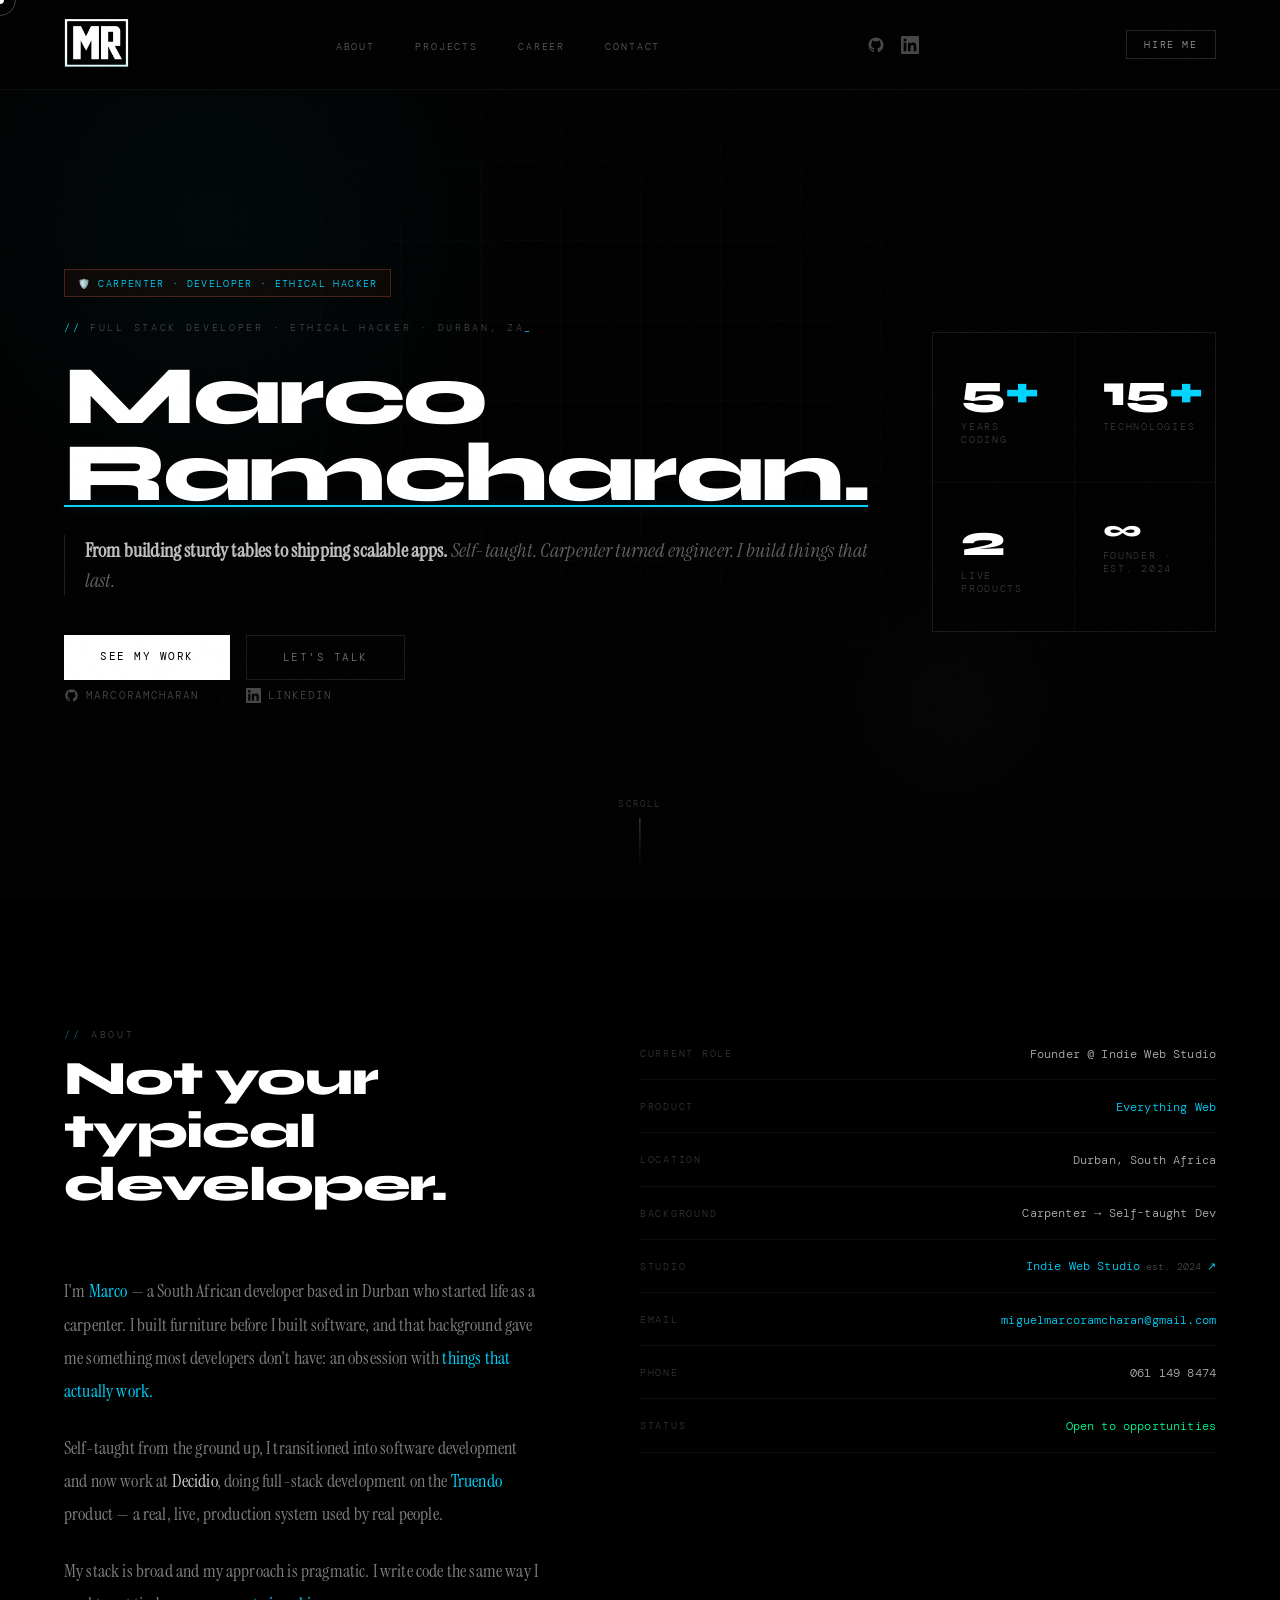
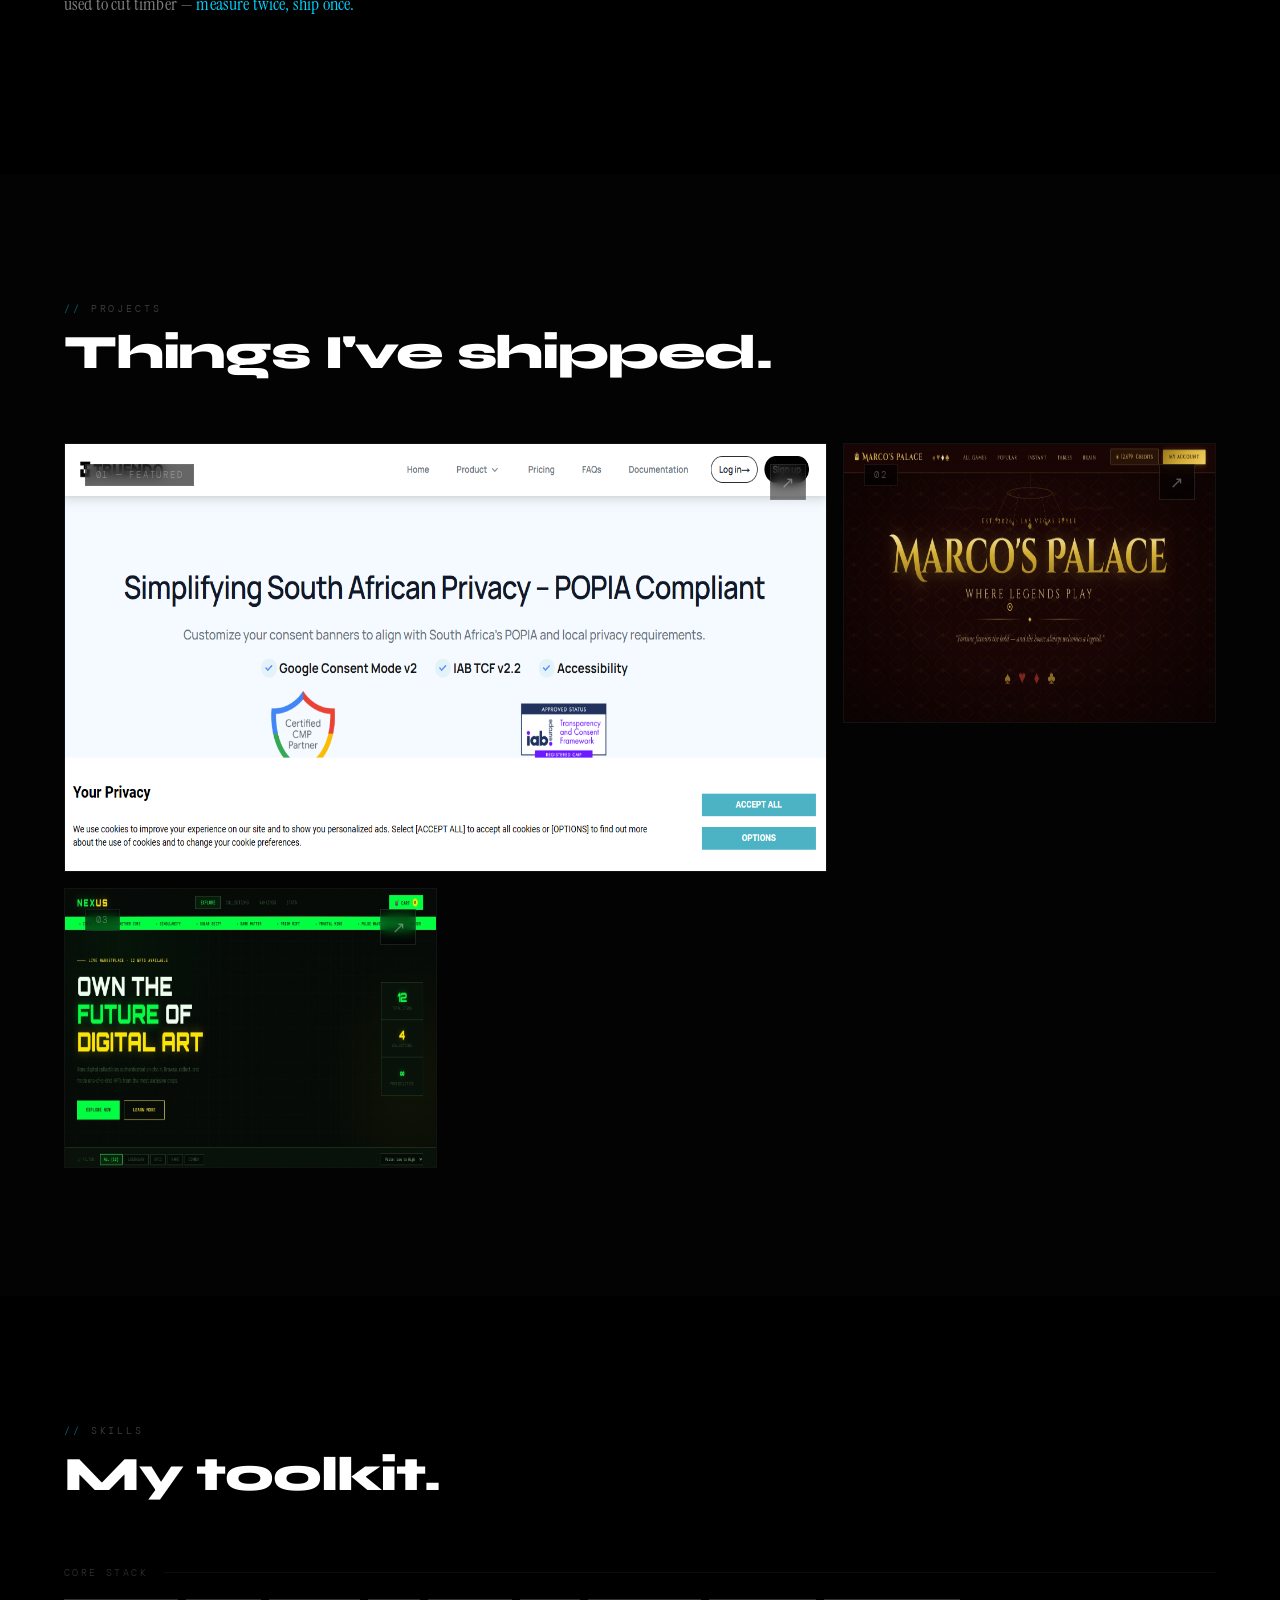
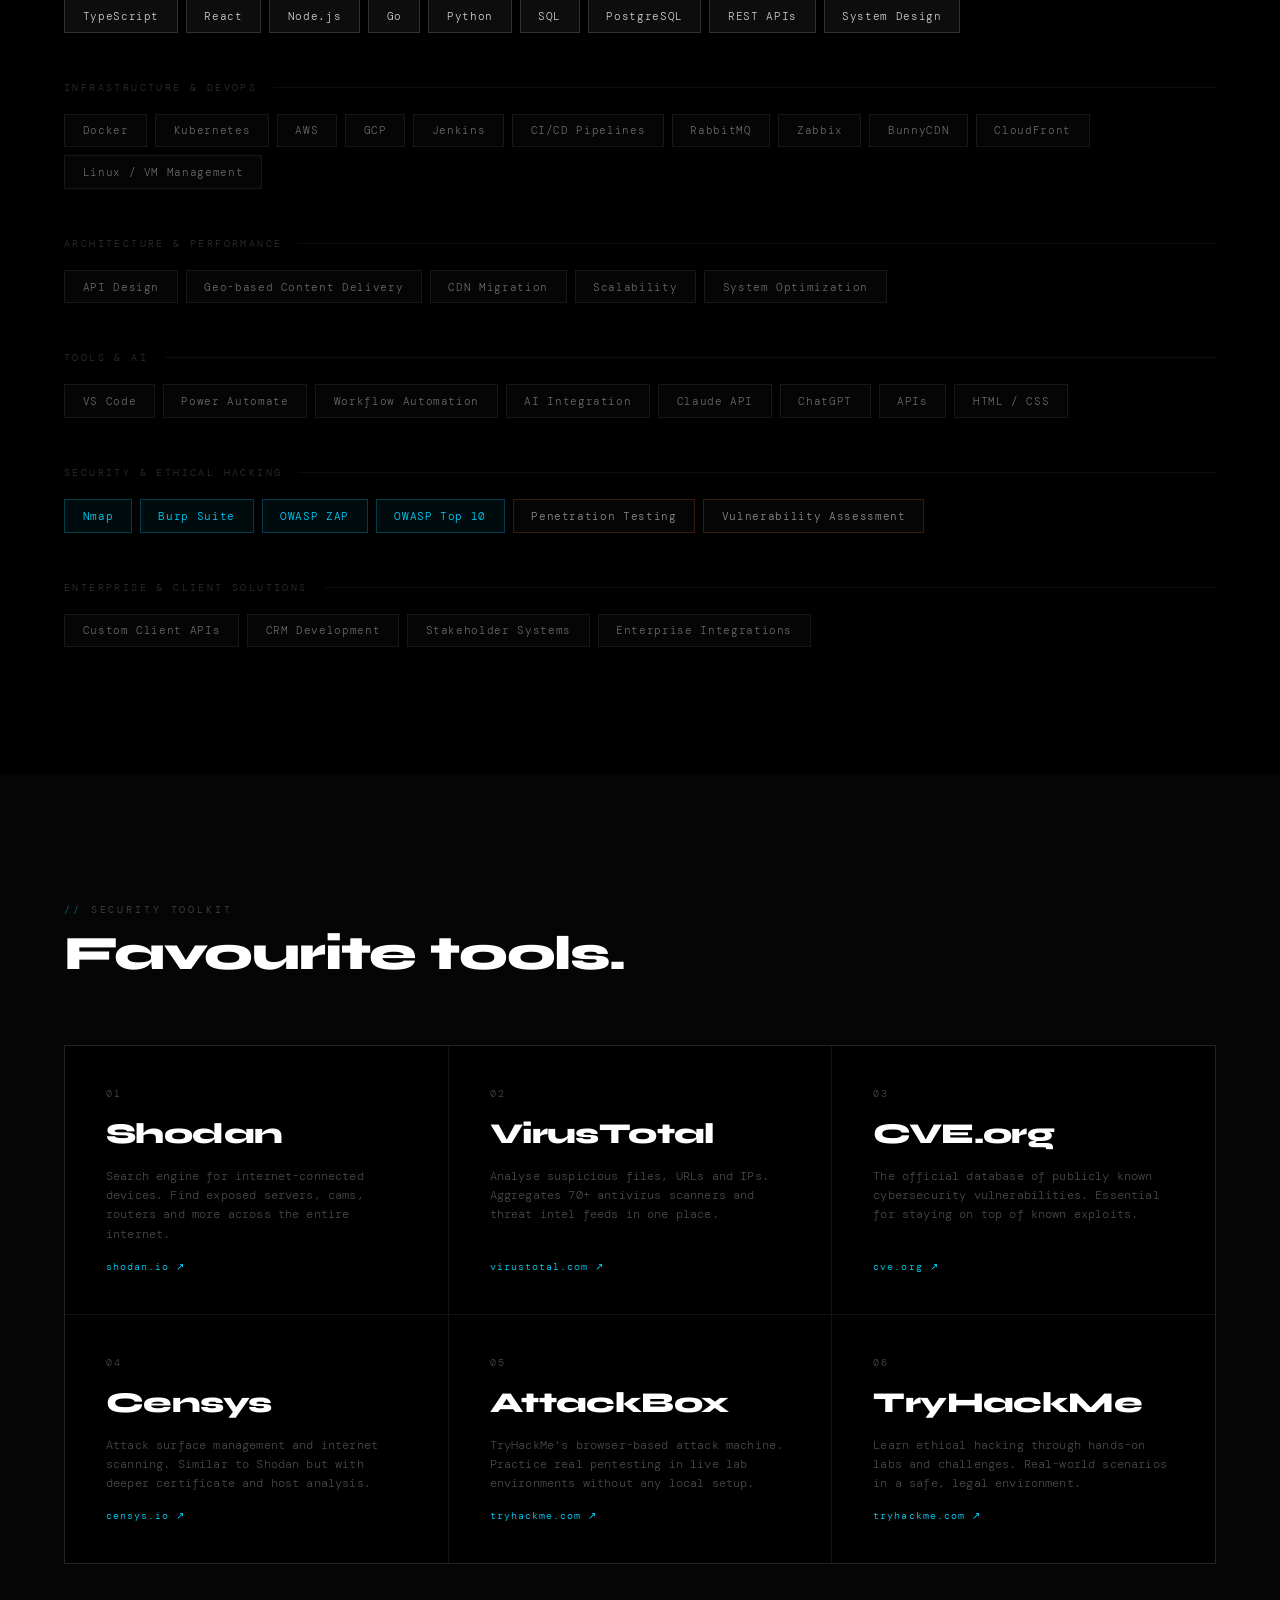
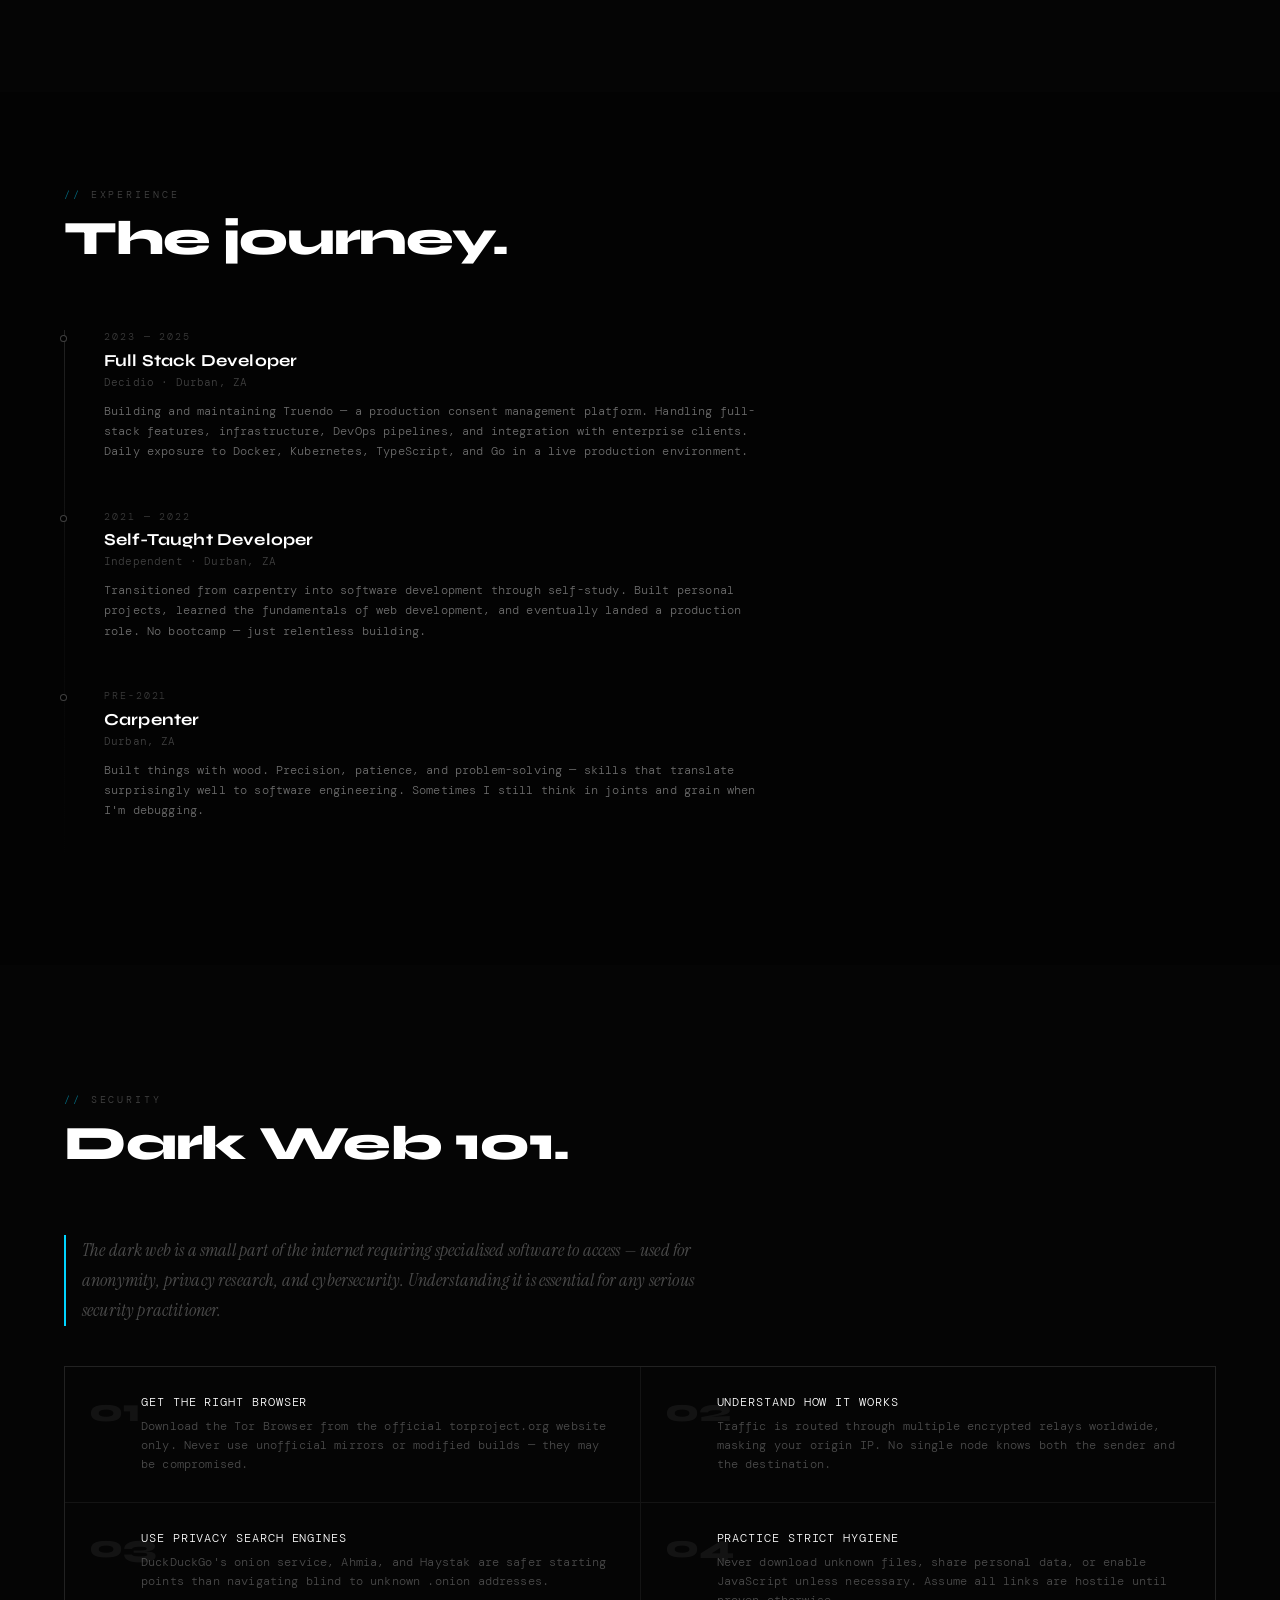
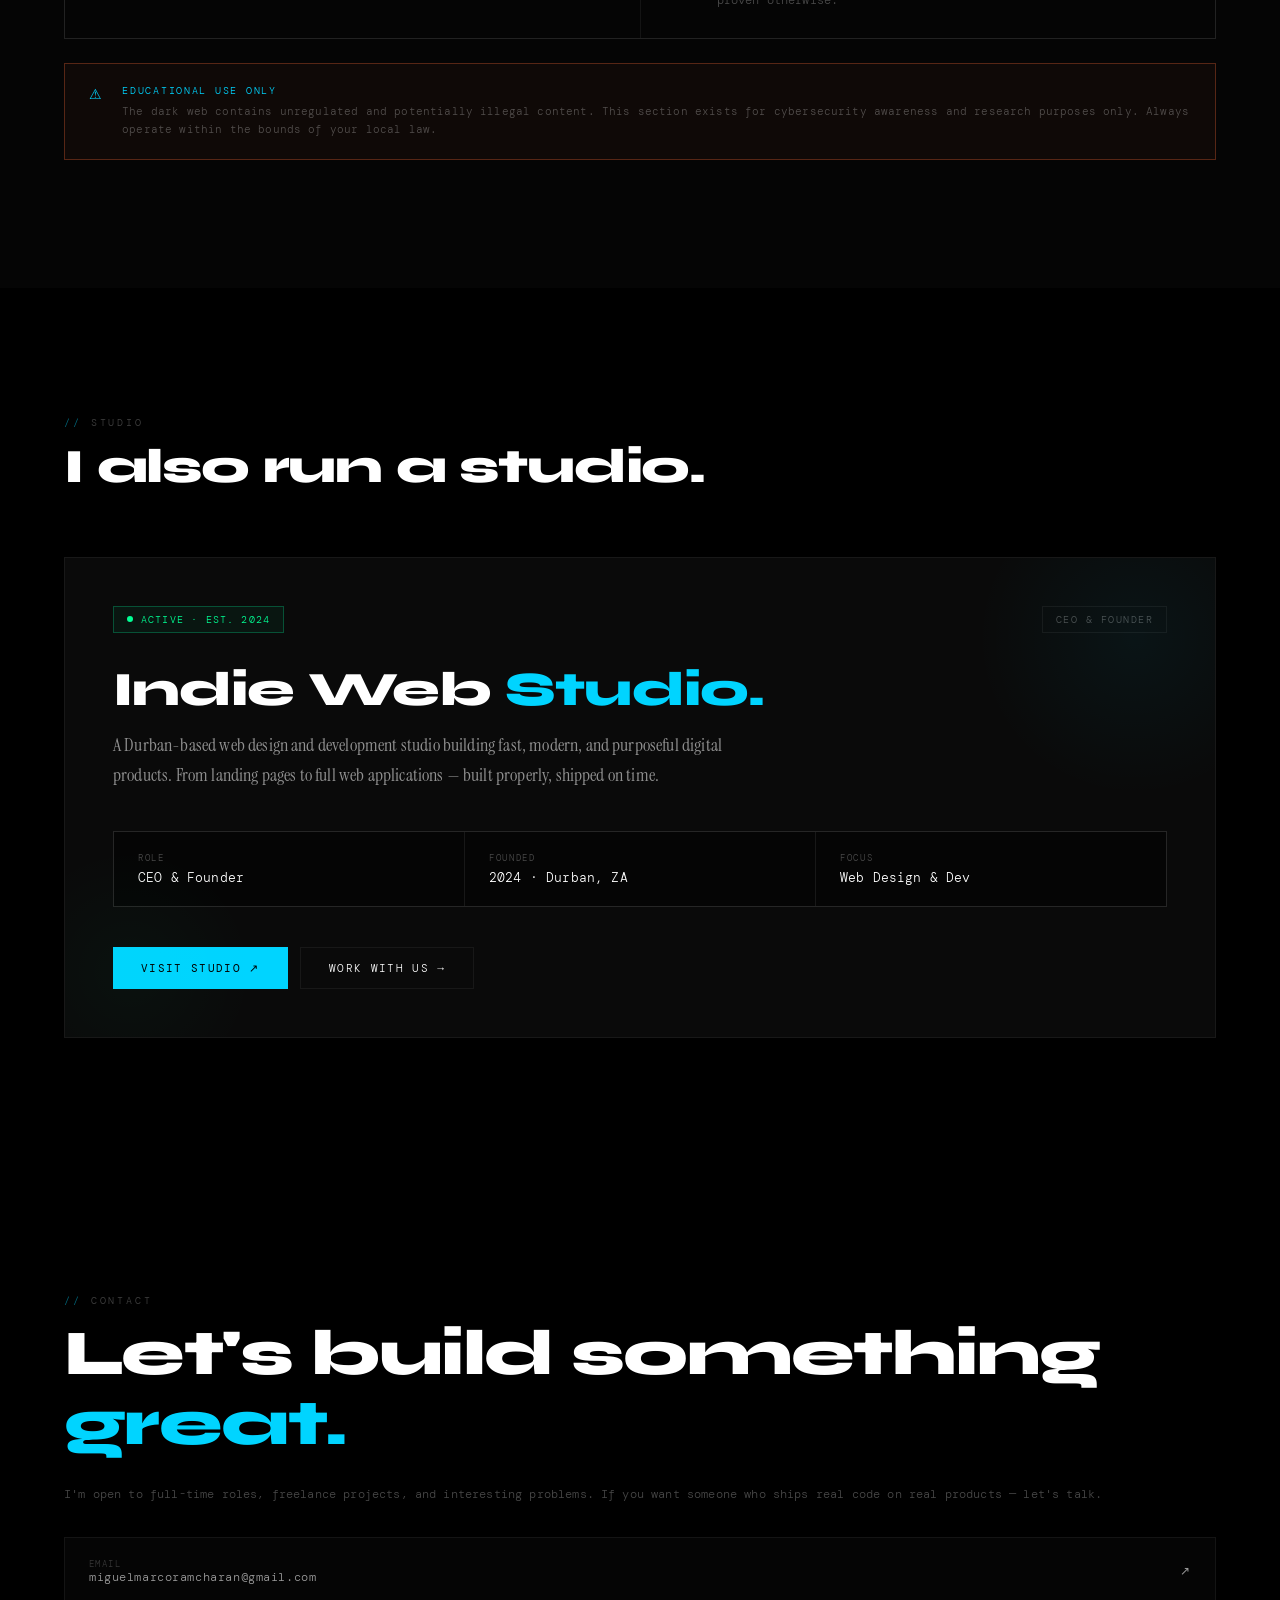
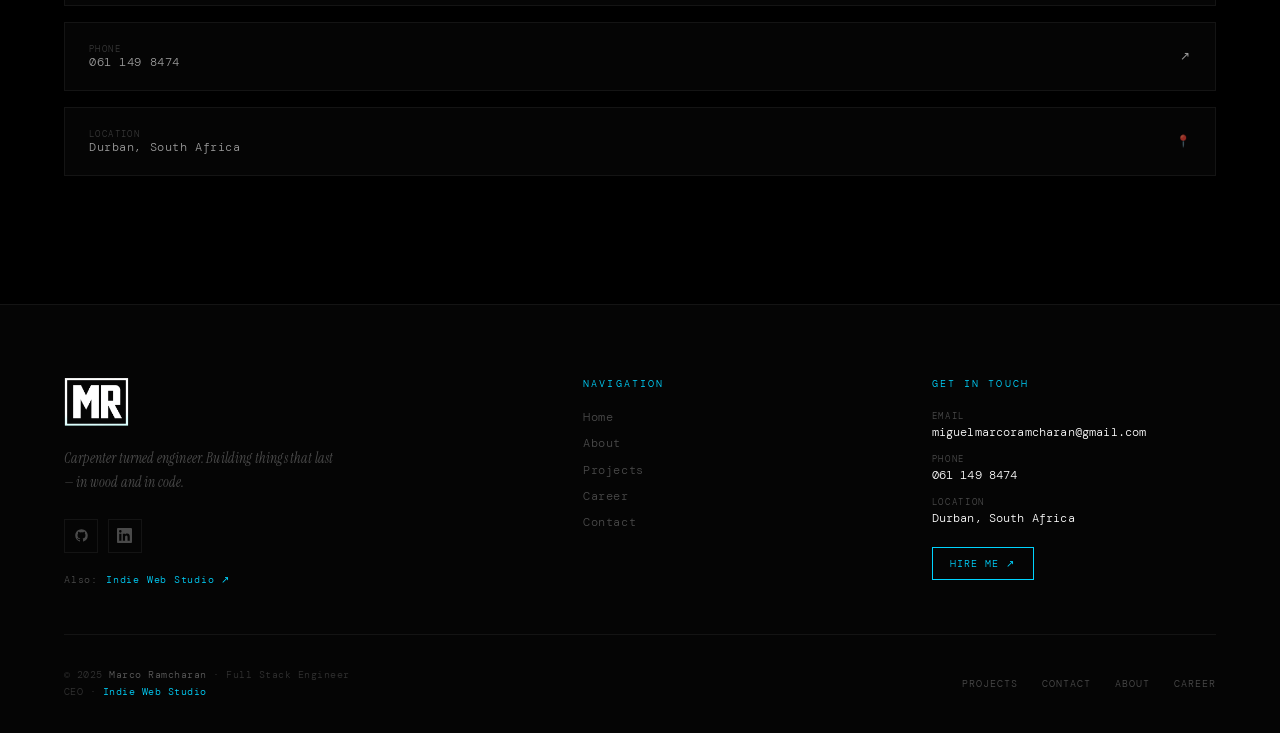
==== commit fe443490: "added" ====
--- a/index.html
+++ b/index.html
@@ -32,9 +32,7 @@
       --green: #00ffa3;
     }
 
-    html {
-      scroll-behavior: smooth;
-    }
+    html { scroll-behavior: smooth; }
 
     body {
       background: var(--bg);
@@ -45,9 +43,7 @@
       cursor: none;
     }
 
-    body.menu-open {
-      overflow: hidden;
-    }
+    body.menu-open { overflow: hidden; }
 
     /* CUSTOM CURSOR */
     .cursor {
@@ -75,16 +71,8 @@
       transition: transform 0.15s ease-out, width 0.3s, height 0.3s;
     }
 
-    .cursor.hover {
-      width: 16px;
-      height: 16px;
-    }
-
-    .cursor-ring.hover {
-      width: 50px;
-      height: 50px;
-      border-color: var(--cyan);
-    }
+    .cursor.hover { width: 16px; height: 16px; }
+    .cursor-ring.hover { width: 50px; height: 50px; border-color: var(--cyan); }
 
     /* NOISE OVERLAY */
     body::before {
@@ -123,9 +111,7 @@
       text-decoration: none;
     }
 
-    .nav-logo span {
-      color: var(--cyan);
-    }
+    .nav-logo span { color: var(--cyan); }
 
     .nav-links {
       display: flex;
@@ -154,13 +140,8 @@
       transition: width 0.25s;
     }
 
-    .nav-links a:hover {
-      color: var(--cyan);
-    }
-
-    .nav-links a:hover::after {
-      width: 100%;
-    }
+    .nav-links a:hover { color: var(--cyan); }
+    .nav-links a:hover::after { width: 100%; }
 
     .nav-cta {
       background: transparent;
@@ -201,9 +182,7 @@
       padding: 0;
     }
 
-    .nav-hamburger:hover {
-      border-color: var(--cyan);
-    }
+    .nav-hamburger:hover { border-color: var(--cyan); }
 
     .nav-hamburger span {
       display: block;
@@ -214,20 +193,9 @@
       transform-origin: center;
     }
 
-    .nav-hamburger.open span:nth-child(1) {
-      transform: translateY(6px) rotate(45deg);
-      background: var(--cyan);
-    }
-
-    .nav-hamburger.open span:nth-child(2) {
-      opacity: 0;
-      transform: scaleX(0);
-    }
-
-    .nav-hamburger.open span:nth-child(3) {
-      transform: translateY(-6px) rotate(-45deg);
-      background: var(--cyan);
-    }
+    .nav-hamburger.open span:nth-child(1) { transform: translateY(6px) rotate(45deg); background: var(--cyan); }
+    .nav-hamburger.open span:nth-child(2) { opacity: 0; transform: scaleX(0); }
+    .nav-hamburger.open span:nth-child(3) { transform: translateY(-6px) rotate(-45deg); background: var(--cyan); }
 
     /* MOBILE MENU */
     .mobile-menu {
@@ -255,11 +223,7 @@
       pointer-events: none;
     }
 
-    .mobile-menu.open {
-      opacity: 1;
-      transform: translateY(0);
-      pointer-events: all;
-    }
+    .mobile-menu.open { opacity: 1; transform: translateY(0); pointer-events: all; }
 
     .mobile-menu-nav {
       list-style: none;
@@ -271,14 +235,8 @@
       z-index: 1;
     }
 
-    .mobile-menu-nav li {
-      border-bottom: 1px solid var(--border);
-      overflow: hidden;
-    }
-
-    .mobile-menu-nav li:first-child {
-      border-top: 1px solid var(--border);
-    }
+    .mobile-menu-nav li { border-bottom: 1px solid var(--border); overflow: hidden; }
+    .mobile-menu-nav li:first-child { border-top: 1px solid var(--border); }
 
     .mobile-menu-nav a {
       display: flex;
@@ -296,35 +254,14 @@
       transition: opacity 0.3s ease, transform 0.3s ease, color 0.2s, padding-left 0.25s;
     }
 
-    .mobile-menu.open .mobile-menu-nav a {
-      opacity: 1;
-      transform: translateX(0);
-    }
-
-    .mobile-menu.open .mobile-menu-nav li:nth-child(1) a {
-      transition-delay: 0.06s;
-    }
-
-    .mobile-menu.open .mobile-menu-nav li:nth-child(2) a {
-      transition-delay: 0.11s;
-    }
-
-    .mobile-menu.open .mobile-menu-nav li:nth-child(3) a {
-      transition-delay: 0.16s;
-    }
-
-    .mobile-menu.open .mobile-menu-nav li:nth-child(4) a {
-      transition-delay: 0.21s;
-    }
-
-    .mobile-menu.open .mobile-menu-nav li:nth-child(5) a {
-      transition-delay: 0.26s;
-    }
-
-    .mobile-menu-nav a:hover {
-      color: var(--cyan);
-      padding-left: 0.5rem;
-    }
+    .mobile-menu.open .mobile-menu-nav a { opacity: 1; transform: translateX(0); }
+    .mobile-menu.open .mobile-menu-nav li:nth-child(1) a { transition-delay: 0.06s; }
+    .mobile-menu.open .mobile-menu-nav li:nth-child(2) a { transition-delay: 0.11s; }
+    .mobile-menu.open .mobile-menu-nav li:nth-child(3) a { transition-delay: 0.16s; }
+    .mobile-menu.open .mobile-menu-nav li:nth-child(4) a { transition-delay: 0.21s; }
+    .mobile-menu.open .mobile-menu-nav li:nth-child(5) a { transition-delay: 0.26s; }
+
+    .mobile-menu-nav a:hover { color: var(--cyan); padding-left: 0.5rem; }
 
     .mobile-link-num {
       font-family: 'DM Mono', monospace;
@@ -337,9 +274,7 @@
       transition: color 0.2s;
     }
 
-    .mobile-menu-nav a:hover .mobile-link-num {
-      color: var(--cyan);
-    }
+    .mobile-menu-nav a:hover .mobile-link-num { color: var(--cyan); }
 
     .mobile-menu-footer {
       position: relative;
@@ -349,10 +284,7 @@
       transition: opacity 0.3s ease 0.36s, transform 0.3s ease 0.36s;
     }
 
-    .mobile-menu.open .mobile-menu-footer {
-      opacity: 1;
-      transform: translateY(0);
-    }
+    .mobile-menu.open .mobile-menu-footer { opacity: 1; transform: translateY(0); }
 
     .mobile-menu-footer .hire-btn {
       display: inline-block;
@@ -369,22 +301,10 @@
       transition: background 0.2s, color 0.2s;
     }
 
-    .mobile-menu-footer .hire-btn:hover {
-      background: var(--cyan);
-      color: var(--bg);
-    }
-
-    .mobile-menu-contact {
-      font-size: 0.62rem;
-      letter-spacing: 0.12em;
-      color: var(--muted);
-      text-transform: uppercase;
-    }
-
-    .mobile-menu-contact a {
-      color: var(--cyan);
-      text-decoration: none;
-    }
+    .mobile-menu-footer .hire-btn:hover { background: var(--cyan); color: var(--bg); }
+
+    .mobile-menu-contact { font-size: 0.62rem; letter-spacing: 0.12em; color: var(--muted); text-transform: uppercase; }
+    .mobile-menu-contact a { color: var(--cyan); text-decoration: none; }
 
     /* HERO */
     .hero {
@@ -444,10 +364,7 @@
       animation: fadeUp 0.6s 0.2s forwards;
     }
 
-    .hero-label::before {
-      content: '// ';
-      opacity: 0.5;
-    }
+    .hero-label::before { content: '// '; opacity: 0.5; }
 
     .hero-name {
       font-family: 'Syne', sans-serif;
@@ -461,10 +378,7 @@
       animation: fadeUp 0.6s 0.35s forwards;
     }
 
-    .hero-name .line-accent {
-      color: var(--cyan);
-      display: block;
-    }
+    .hero-name .line-accent { color: var(--cyan); display: block; }
 
     .hero-tagline {
       font-family: 'Instrument Serif', serif;
@@ -479,10 +393,7 @@
       padding-left: 1rem;
     }
 
-    .hero-tagline strong {
-      color: var(--white);
-      font-style: normal;
-    }
+    .hero-tagline strong { color: var(--white); font-style: normal; }
 
     .hero-actions {
       display: flex;
@@ -527,15 +438,9 @@
       display: inline-block;
     }
 
-    .btn-secondary:hover {
-      border-color: var(--cyan);
-      color: var(--cyan);
-    }
-
-    .hero-right {
-      opacity: 0;
-      animation: fadeIn 0.8s 0.8s forwards;
-    }
+    .btn-secondary:hover { border-color: var(--cyan); color: var(--cyan); }
+
+    .hero-right { opacity: 0; animation: fadeIn 0.8s 0.8s forwards; }
 
     .stat-grid {
       display: grid;
@@ -545,15 +450,8 @@
       border: 1px solid var(--border);
     }
 
-    .stat-item {
-      background: var(--bg2);
-      padding: 2rem 1.5rem;
-      transition: background 0.2s;
-    }
-
-    .stat-item:hover {
-      background: var(--surface);
-    }
+    .stat-item { background: var(--bg2); padding: 2rem 1.5rem; transition: background 0.2s; }
+    .stat-item:hover { background: var(--surface); }
 
     .stat-number {
       font-family: 'Syne', sans-serif;
@@ -564,16 +462,8 @@
       margin-bottom: 0.4rem;
     }
 
-    .stat-number span {
-      color: var(--cyan);
-    }
-
-    .stat-label {
-      font-size: 0.65rem;
-      letter-spacing: 0.15em;
-      text-transform: uppercase;
-      color: var(--muted);
-    }
+    .stat-number span { color: var(--cyan); }
+    .stat-label { font-size: 0.65rem; letter-spacing: 0.15em; text-transform: uppercase; color: var(--muted); }
 
     .hero-scroll {
       position: absolute;
@@ -588,12 +478,7 @@
       animation: fadeIn 1s 1.2s forwards;
     }
 
-    .hero-scroll span {
-      font-size: 0.6rem;
-      letter-spacing: 0.2em;
-      text-transform: uppercase;
-      color: var(--muted);
-    }
+    .hero-scroll span { font-size: 0.6rem; letter-spacing: 0.2em; text-transform: uppercase; color: var(--muted); }
 
     .scroll-line {
       width: 1px;
@@ -602,18 +487,11 @@
       animation: scrollPulse 2s ease-in-out infinite;
     }
 
-    section {
-      padding: 8rem 4rem;
-    }
-
-    .section-inner {
-      max-width: 1200px;
-      margin: 0 auto;
-    }
-
-    .section-header {
-      margin-bottom: 4rem;
-    }
+    section { padding: 8rem 4rem; }
+
+    .section-inner { max-width: 1200px; margin: 0 auto; }
+
+    .section-header { margin-bottom: 4rem; }
 
     .section-label {
       font-size: 0.65rem;
@@ -623,10 +501,7 @@
       margin-bottom: 0.75rem;
     }
 
-    .section-label::before {
-      content: '// ';
-      opacity: 0.5;
-    }
+    .section-label::before { content: '// '; opacity: 0.5; }
 
     .section-title {
       font-family: 'Syne', sans-serif;
@@ -638,9 +513,7 @@
     }
 
     /* ABOUT */
-    .about-section {
-      background: var(--bg);
-    }
+    .about-section { background: var(--bg); }
 
     .about-grid {
       display: grid;
@@ -649,31 +522,12 @@
       align-items: start;
     }
 
-    .about-story {
-      font-family: 'Instrument Serif', serif;
-      font-size: 1.25rem;
-      line-height: 1.7;
-      color: var(--text);
-    }
-
-    .about-story p {
-      margin-bottom: 1.5rem;
-    }
-
-    .about-story .highlight {
-      color: var(--cyan);
-      font-style: italic;
-    }
-
-    .about-story .highlight-orange {
-      color: var(--orange);
-    }
-
-    .about-meta {
-      display: flex;
-      flex-direction: column;
-      gap: 1px;
-    }
+    .about-story { font-family: 'Instrument Serif', serif; font-size: 1.25rem; line-height: 1.7; color: var(--text); }
+    .about-story p { margin-bottom: 1.5rem; }
+    .about-story .highlight { color: var(--cyan); font-style: italic; }
+    .about-story .highlight-orange { color: var(--orange); }
+
+    .about-meta { display: flex; flex-direction: column; gap: 1px; }
 
     .meta-row {
       display: flex;
@@ -683,30 +537,12 @@
       border-bottom: 1px solid var(--border);
     }
 
-    .meta-key {
-      font-size: 0.65rem;
-      letter-spacing: 0.15em;
-      text-transform: uppercase;
-      color: var(--muted);
-    }
-
-    .meta-val {
-      font-size: 0.8rem;
-      color: var(--white);
-      text-align: right;
-    }
-
-    .meta-val a {
-      color: var(--cyan);
-      text-decoration: none;
-    }
-
-    /* ═══════════════════════════════════════
-     PROJECTS — Image-first with slide-up overlay
-  ═══════════════════════════════════════ */
-    .projects-section {
-      background: var(--bg2);
-    }
+    .meta-key { font-size: 0.65rem; letter-spacing: 0.15em; text-transform: uppercase; color: var(--muted); }
+    .meta-val { font-size: 0.8rem; color: var(--white); text-align: right; }
+    .meta-val a { color: var(--cyan); text-decoration: none; }
+
+    /* PROJECTS */
+    .projects-section { background: var(--bg2); }
 
     .projects-grid {
       display: grid;
@@ -720,33 +556,14 @@
       display: block;
       text-decoration: none;
       border: 1px solid var(--border);
-      /* force aspect ratio */
       aspect-ratio: 4 / 3;
       background: var(--surface);
       transition: border-color 0.35s;
     }
 
-    .project-card.featured {
-      grid-column: span 2;
-      aspect-ratio: 16 / 9;
-    }
-
-    .project-card:hover {
-      border-color: var(--cyan);
-    }
-
-    /* The mock screenshot / preview image */
-    .project-img {
-      position: absolute;
-      inset: 0;
-      width: 100%;
-      height: 100%;
-      object-fit: cover;
-      transition: transform 0.55s cubic-bezier(0.4, 0, 0.2, 1), filter 0.55s ease;
-      filter: brightness(0.92) saturate(1.1);
-    }
-
-    /* SVG placeholder "screenshot" for each card */
+    .project-card.featured { grid-column: span 2; aspect-ratio: 16 / 9; }
+    .project-card:hover { border-color: var(--cyan); }
+
     .project-mock {
       position: absolute;
       inset: 0;
@@ -760,7 +577,6 @@
       filter: brightness(0.35) saturate(0.6);
     }
 
-    /* Slide-up overlay */
     .project-overlay {
       position: absolute;
       inset: 0;
@@ -768,23 +584,15 @@
       flex-direction: column;
       justify-content: flex-end;
       padding: 2rem;
-      /* gradient only on hover - always there but transparent */
-      background: linear-gradient(to top,
-          rgba(0, 10, 20, 0.97) 0%,
-          rgba(0, 10, 20, 0.82) 45%,
-          rgba(0, 10, 20, 0.1) 100%);
+      background: linear-gradient(to top, rgba(0, 10, 20, 0.97) 0%, rgba(0, 10, 20, 0.82) 45%, rgba(0, 10, 20, 0.1) 100%);
       opacity: 0;
       transform: translateY(20px);
       transition: opacity 0.4s cubic-bezier(0.4, 0, 0.2, 1), transform 0.4s cubic-bezier(0.4, 0, 0.2, 1);
       pointer-events: none;
     }
 
-    .project-card:hover .project-overlay {
-      opacity: 1;
-      transform: translateY(0);
-    }
-
-    /* Tiny number top-left — always visible */
+    .project-card:hover .project-overlay { opacity: 1; transform: translateY(0); }
+
     .project-number {
       position: absolute;
       top: 1.25rem;
@@ -801,12 +609,8 @@
       transition: color 0.2s;
     }
 
-    .project-card:hover .project-number {
-      color: var(--cyan);
-      border-color: rgba(0, 212, 255, 0.3);
-    }
-
-    /* Arrow badge top-right — always visible */
+    .project-card:hover .project-number { color: var(--cyan); border-color: rgba(0, 212, 255, 0.3); }
+
     .project-arrow {
       position: absolute;
       top: 1.25rem;
@@ -832,7 +636,6 @@
       transform: translate(3px, -3px);
     }
 
-    /* Overlay text elements — stagger on hover */
     .project-name {
       font-family: 'Syne', sans-serif;
       font-weight: 800;
@@ -844,10 +647,7 @@
       transition: transform 0.4s 0.05s cubic-bezier(0.4, 0, 0.2, 1), color 0.2s;
     }
 
-    .project-card:hover .project-name {
-      transform: translateY(0);
-      color: var(--cyan);
-    }
+    .project-card:hover .project-name { transform: translateY(0); color: var(--cyan); }
 
     .project-desc {
       font-size: 0.75rem;
@@ -856,16 +656,13 @@
       margin-bottom: 1rem;
       transform: translateY(12px);
       transition: transform 0.4s 0.09s cubic-bezier(0.4, 0, 0.2, 1);
-      /* clamp long descriptions */
       display: -webkit-box;
       -webkit-line-clamp: 3;
       -webkit-box-orient: vertical;
       overflow: hidden;
     }
 
-    .project-card:hover .project-desc {
-      transform: translateY(0);
-    }
+    .project-card:hover .project-desc { transform: translateY(0); }
 
     .project-tags {
       display: flex;
@@ -875,9 +672,7 @@
       transition: transform 0.4s 0.13s cubic-bezier(0.4, 0, 0.2, 1);
     }
 
-    .project-card:hover .project-tags {
-      transform: translateY(0);
-    }
+    .project-card:hover .project-tags { transform: translateY(0); }
 
     .tag {
       font-size: 0.58rem;
@@ -890,32 +685,10 @@
       backdrop-filter: blur(4px);
     }
 
-    /* ─── SVG mock screens per project ─── */
-    /* Truendo — dashboard look */
-    .mock-truendo {
-      background: linear-gradient(135deg, #0a1628 0%, #0d2040 40%, #091525 100%);
-    }
-
-    /* LinkBio — clean bright card */
-    .mock-linkbio {
-      background: linear-gradient(135deg, #0a1a1a 0%, #0c2828 50%, #071414 100%);
-    }
-
-    /* Fartup — playful */
-    .mock-fartup {
-      background: linear-gradient(135deg, #1a0a20 0%, #240d30 50%, #120718 100%);
-    }
-
     /* SKILLS */
-    .skills-section {
-      background: var(--bg);
-    }
-
-    .skills-container {
-      display: flex;
-      flex-direction: column;
-      gap: 3rem;
-    }
+    .skills-section { background: var(--bg); }
+
+    .skills-container { display: flex; flex-direction: column; gap: 3rem; }
 
     .skill-category-title {
       font-size: 0.65rem;
@@ -928,18 +701,9 @@
       gap: 1rem;
     }
 
-    .skill-category-title::after {
-      content: '';
-      flex: 1;
-      height: 1px;
-      background: var(--border);
-    }
-
-    .skills-row {
-      display: flex;
-      flex-wrap: wrap;
-      gap: 0.5rem;
-    }
+    .skill-category-title::after { content: ''; flex: 1; height: 1px; background: var(--border); }
+
+    .skills-row { display: flex; flex-wrap: wrap; gap: 0.5rem; }
 
     .skill-pill {
       font-size: 0.7rem;
@@ -952,11 +716,7 @@
       cursor: default;
     }
 
-    .skill-pill:hover {
-      border-color: var(--cyan);
-      color: var(--cyan);
-      background: var(--cyan-dim);
-    }
+    .skill-pill:hover { border-color: var(--cyan); color: var(--cyan); background: var(--cyan-dim); }
 
     .skill-pill.core {
       border-color: rgba(0, 212, 255, 0.35);
@@ -965,10 +725,7 @@
     }
 
     /* EXPERIENCE */
-    .story-section {
-      background: var(--bg2);
-      padding: 6rem 4rem;
-    }
+    .story-section { background: var(--bg2); padding: 6rem 4rem; }
 
     .story-timeline {
       display: flex;
@@ -988,10 +745,7 @@
       background: linear-gradient(to bottom, var(--cyan), var(--border), transparent);
     }
 
-    .timeline-item {
-      padding: 0 0 3rem 2.5rem;
-      position: relative;
-    }
+    .timeline-item { padding: 0 0 3rem 2.5rem; position: relative; }
 
     .timeline-dot {
       position: absolute;
@@ -1004,45 +758,248 @@
       border-radius: 50%;
     }
 
-    .timeline-date {
+    .timeline-date { font-size: 0.62rem; letter-spacing: 0.2em; text-transform: uppercase; color: var(--cyan); margin-bottom: 0.4rem; }
+    .timeline-role { font-family: 'Syne', sans-serif; font-weight: 700; font-size: 1.1rem; color: var(--white); margin-bottom: 0.25rem; }
+    .timeline-company { font-size: 0.75rem; color: var(--muted); margin-bottom: 0.75rem; }
+    .timeline-desc { font-size: 0.78rem; line-height: 1.6; color: var(--text); }
+
+    /* ── DARK WEB 101 ── */
+    .darkweb-section { background: var(--bg2); padding: 8rem 4rem; }
+
+    .dw-intro {
+      font-family: 'Instrument Serif', serif;
+      font-style: italic;
+      font-size: 1.15rem;
+      color: var(--muted);
+      line-height: 1.65;
+      margin-bottom: 2.5rem;
+      border-left: 2px solid var(--cyan);
+      padding-left: 1rem;
+      max-width: 650px;
+    }
+
+    .dw-grid {
+      display: grid;
+      grid-template-columns: 1fr 1fr;
+      gap: 1px;
+      background: var(--border);
+      border: 1px solid var(--border);
+      margin-bottom: 1.5rem;
+    }
+
+    .dw-step {
+      background: var(--bg2);
+      padding: 1.75rem 1.5rem;
+      display: flex;
+      gap: 1.25rem;
+      transition: background 0.2s;
+    }
+
+    .dw-step:hover { background: var(--surface); }
+
+    .dw-num {
+      font-family: 'Syne', sans-serif;
+      font-weight: 800;
+      font-size: 2rem;
+      color: var(--border);
+      line-height: 1;
+      flex-shrink: 0;
+      width: 2rem;
+      transition: color 0.2s;
+    }
+
+    .dw-step:hover .dw-num { color: var(--cyan); }
+
+    .dw-step-title {
+      font-size: 0.72rem;
+      letter-spacing: 0.08em;
+      text-transform: uppercase;
+      color: var(--white);
+      margin-bottom: 0.45rem;
+    }
+
+    .dw-step-desc { font-size: 0.72rem; line-height: 1.65; color: var(--muted); }
+
+    .dw-warning {
+      display: flex;
+      gap: 1.25rem;
+      align-items: flex-start;
+      padding: 1.25rem 1.5rem;
+      border: 1px solid rgba(255, 107, 53, 0.3);
+      background: rgba(255, 107, 53, 0.04);
+    }
+
+    .dw-warn-icon { font-size: 0.85rem; color: var(--orange); flex-shrink: 0; margin-top: 0.1rem; }
+
+    .dw-warn-title {
+      font-size: 0.6rem;
+      letter-spacing: 0.18em;
+      text-transform: uppercase;
+      color: var(--orange);
+      margin-bottom: 0.35rem;
+    }
+
+    .dw-warn-text { font-size: 0.7rem; line-height: 1.6; color: var(--muted); }
+
+    /* ── INDIE WEB STUDIO ── */
+    .iws-section { background: var(--bg); padding: 8rem 4rem; }
+
+    .iws-card {
+      border: 1px solid var(--border);
+      background: var(--surface);
+      padding: 3rem;
+      position: relative;
+      overflow: hidden;
+    }
+
+    .iws-card::before {
+      content: '';
+      position: absolute;
+      top: -80px;
+      right: -80px;
+      width: 320px;
+      height: 320px;
+      background: radial-gradient(circle, rgba(0, 212, 255, 0.05) 0%, transparent 70%);
+      pointer-events: none;
+    }
+
+    .iws-card::after {
+      content: '';
+      position: absolute;
+      bottom: -60px;
+      left: -60px;
+      width: 250px;
+      height: 250px;
+      background: radial-gradient(circle, rgba(0, 255, 163, 0.03) 0%, transparent 70%);
+      pointer-events: none;
+    }
+
+    .iws-top {
+      display: flex;
+      align-items: flex-start;
+      justify-content: space-between;
+      margin-bottom: 2rem;
+      flex-wrap: wrap;
+      gap: 1rem;
+    }
+
+    .iws-badge {
+      display: inline-flex;
+      align-items: center;
+      gap: 0.5rem;
       font-size: 0.62rem;
-      letter-spacing: 0.2em;
-      text-transform: uppercase;
-      color: var(--cyan);
-      margin-bottom: 0.4rem;
-    }
-
-    .timeline-role {
+      letter-spacing: 0.12em;
+      text-transform: uppercase;
+      color: var(--green);
+      border: 1px solid rgba(0, 255, 163, 0.25);
+      padding: 0.35rem 0.8rem;
+      background: rgba(0, 255, 163, 0.05);
+    }
+
+    .iws-dot {
+      width: 6px;
+      height: 6px;
+      background: var(--green);
+      border-radius: 50%;
+      animation: statusPulse 2s infinite;
+    }
+
+    .iws-role-tag {
+      font-size: 0.62rem;
+      letter-spacing: 0.15em;
+      text-transform: uppercase;
+      color: var(--muted);
+      border: 1px solid var(--border);
+      padding: 0.35rem 0.8rem;
+    }
+
+    .iws-title {
       font-family: 'Syne', sans-serif;
-      font-weight: 700;
+      font-weight: 800;
+      font-size: clamp(2rem, 4vw, 3rem);
+      color: var(--white);
+      letter-spacing: -0.02em;
+      line-height: 1.05;
+      margin-bottom: 1rem;
+    }
+
+    .iws-title span { color: var(--cyan); }
+
+    .iws-desc {
+      font-family: 'Instrument Serif', serif;
       font-size: 1.1rem;
+      line-height: 1.7;
+      color: var(--text);
+      max-width: 620px;
+      margin-bottom: 2.5rem;
+    }
+
+    .iws-meta {
+      display: grid;
+      grid-template-columns: repeat(3, 1fr);
+      gap: 1px;
+      background: var(--border);
+      border: 1px solid var(--border);
+      margin-bottom: 2.5rem;
+    }
+
+    .iws-meta-item { background: var(--bg2); padding: 1.25rem 1.5rem; }
+
+    .iws-meta-key {
+      font-size: 0.58rem;
+      letter-spacing: 0.18em;
+      text-transform: uppercase;
+      color: var(--muted);
+      margin-bottom: 0.35rem;
+    }
+
+    .iws-meta-val { font-size: 0.82rem; color: var(--white); }
+
+    .iws-actions { display: flex; gap: 0.75rem; flex-wrap: wrap; }
+
+    .iws-cta {
+      display: inline-flex;
+      align-items: center;
+      gap: 0.5rem;
+      background: var(--cyan);
+      color: var(--bg);
+      font-family: 'DM Mono', monospace;
+      font-size: 0.7rem;
+      font-weight: 400;
+      letter-spacing: 0.12em;
+      text-transform: uppercase;
+      padding: 0.8rem 1.75rem;
+      text-decoration: none;
+      transition: box-shadow 0.2s, transform 0.2s;
+    }
+
+    .iws-cta:hover {
+      box-shadow: 0 0 25px var(--cyan-glow);
+      transform: translateY(-1px);
+    }
+
+    .iws-cta-sec {
+      display: inline-flex;
+      align-items: center;
+      gap: 0.5rem;
+      background: transparent;
       color: var(--white);
-      margin-bottom: 0.25rem;
-    }
-
-    .timeline-company {
-      font-size: 0.75rem;
-      color: var(--muted);
-      margin-bottom: 0.75rem;
-    }
-
-    .timeline-desc {
-      font-size: 0.78rem;
-      line-height: 1.6;
-      color: var(--text);
-    }
+      font-family: 'DM Mono', monospace;
+      font-size: 0.7rem;
+      letter-spacing: 0.12em;
+      text-transform: uppercase;
+      padding: 0.8rem 1.75rem;
+      border: 1px solid var(--border);
+      text-decoration: none;
+      transition: border-color 0.2s, color 0.2s;
+    }
+
+    .iws-cta-sec:hover { border-color: var(--cyan); color: var(--cyan); }
 
     /* CONTACT */
-    .contact-section {
-      background: var(--bg);
-    }
-
-    .contact-grid {
-      display: grid;
-      grid-template-columns: 1fr;
-      gap: 6rem;
-      align-items: start;
-    }
+    .contact-section { background: var(--bg); }
+
+    .contact-grid { display: grid; grid-template-columns: 1fr; gap: 6rem; align-items: start; }
 
     .contact-big-text {
       font-family: 'Syne', sans-serif;
@@ -1054,22 +1011,11 @@
       margin-bottom: 1.5rem;
     }
 
-    .contact-big-text span {
-      color: var(--cyan);
-    }
-
-    .contact-sub {
-      font-size: 0.8rem;
-      line-height: 1.7;
-      color: var(--muted);
-      margin-bottom: 2rem;
-    }
-
-    .contact-links {
-      display: flex;
-      flex-direction: column;
-      gap: 1rem;
-    }
+    .contact-big-text span { color: var(--cyan); }
+
+    .contact-sub { font-size: 0.8rem; line-height: 1.7; color: var(--muted); margin-bottom: 2rem; }
+
+    .contact-links { display: flex; flex-direction: column; gap: 1rem; }
 
     .contact-link {
       display: flex;
@@ -1085,90 +1031,156 @@
       transition: border-color 0.2s, background 0.2s, color 0.2s;
     }
 
-    .contact-link:hover {
-      border-color: var(--cyan);
-      background: var(--cyan-dim);
+    .contact-link:hover { border-color: var(--cyan); background: var(--cyan-dim); color: var(--cyan); }
+
+    .contact-link-label { font-size: 0.6rem; letter-spacing: 0.15em; text-transform: uppercase; color: var(--muted); }
+
+    /* ── NEW FOOTER ── */
+    .site-footer {
+      background: var(--bg2);
+      border-top: 1px solid var(--border);
+      padding: 4.5rem 4rem 2rem;
+    }
+
+    .footer-top {
+      max-width: 1200px;
+      margin: 0 auto;
+      display: grid;
+      grid-template-columns: 1.6fr 1fr 1fr;
+      gap: 4rem;
+      padding-bottom: 3rem;
+      border-bottom: 1px solid var(--border);
+      margin-bottom: 2rem;
+    }
+
+    .footer-logo {
+      font-family: 'Syne', sans-serif;
+      font-weight: 800;
+      font-size: 1rem;
+      color: var(--white);
+      letter-spacing: 0.1em;
+      text-transform: uppercase;
+      text-decoration: none;
+      display: block;
+      margin-bottom: 1rem;
+    }
+
+    .footer-logo span { color: var(--cyan); }
+
+    .footer-tagline {
+      font-family: 'Instrument Serif', serif;
+      font-style: italic;
+      font-size: 0.9rem;
+      line-height: 1.65;
+      color: var(--muted);
+      margin-bottom: 1.5rem;
+      max-width: 280px;
+    }
+
+    .footer-socials { display: flex; gap: 0.6rem; margin-bottom: 1.25rem; }
+
+    .footer-social {
+      width: 34px;
+      height: 34px;
+      border: 1px solid var(--border);
+      background: transparent;
+      display: flex;
+      align-items: center;
+      justify-content: center;
+      text-decoration: none;
+      color: var(--muted);
+      transition: border-color 0.2s, color 0.2s, background 0.2s;
+    }
+
+    .footer-social:hover { border-color: var(--cyan); color: var(--cyan); background: rgba(0, 212, 255, 0.07); }
+
+    .footer-iws-line {
+      display: flex;
+      align-items: center;
+      gap: 0.5rem;
+      font-size: 0.62rem;
+      letter-spacing: 0.08em;
+      color: var(--muted);
+    }
+
+    .footer-iws-line a { color: var(--cyan); text-decoration: none; transition: opacity 0.2s; }
+    .footer-iws-line a:hover { opacity: 0.75; }
+
+    .footer-col-title {
+      font-size: 0.6rem;
+      letter-spacing: 0.22em;
+      text-transform: uppercase;
       color: var(--cyan);
-    }
-
-    .contact-link-label {
-      font-size: 0.6rem;
-      letter-spacing: 0.15em;
-      text-transform: uppercase;
+      margin-bottom: 1.25rem;
+    }
+
+    .footer-col-links { display: flex; flex-direction: column; gap: 0.7rem; }
+
+    .footer-col-links a {
+      font-size: 0.72rem;
       color: var(--muted);
-    }
-
-    .contact-form {
-      display: flex;
-      flex-direction: column;
-      gap: 1rem;
-    }
-
-    .form-group {
-      display: flex;
-      flex-direction: column;
+      text-decoration: none;
+      letter-spacing: 0.05em;
+      transition: color 0.2s;
+    }
+
+    .footer-col-links a:hover { color: var(--white); }
+
+    .footer-contact-item { display: flex; flex-direction: column; gap: 0.15rem; margin-bottom: 0.85rem; }
+
+    .footer-contact-label {
+      font-size: 0.58rem;
+      letter-spacing: 0.18em;
+      text-transform: uppercase;
+      color: var(--muted);
+    }
+
+    .footer-contact-val {
+      font-size: 0.72rem;
+      color: var(--white);
+      text-decoration: none;
+      transition: color 0.2s;
+    }
+
+    .footer-contact-val:hover { color: var(--cyan); }
+
+    .footer-hire {
+      display: inline-flex;
+      align-items: center;
       gap: 0.4rem;
-    }
-
-    .form-label {
-      font-size: 0.6rem;
-      letter-spacing: 0.15em;
-      text-transform: uppercase;
-      color: var(--muted);
-    }
-
-    .form-input {
-      background: var(--bg2);
-      border: 1px solid var(--border);
-      color: var(--white);
+      background: transparent;
+      border: 1px solid var(--cyan);
+      color: var(--cyan);
       font-family: 'DM Mono', monospace;
-      font-size: 0.8rem;
-      padding: 0.85rem 1rem;
-      outline: none;
-      transition: border-color 0.2s;
-      width: 100%;
-    }
-
-    .form-input:focus {
-      border-color: var(--cyan);
-    }
-
-    .form-input::placeholder {
-      color: var(--muted);
-    }
-
-    textarea.form-input {
-      resize: vertical;
-      min-height: 120px;
-    }
-
-    /* FOOTER */
-    footer {
-      padding: 2rem 4rem;
-      border-top: 1px solid var(--border);
+      font-size: 0.62rem;
+      letter-spacing: 0.1em;
+      text-transform: uppercase;
+      padding: 0.55rem 1.1rem;
+      text-decoration: none;
+      margin-top: 0.5rem;
+      transition: background 0.2s, color 0.2s;
+    }
+
+    .footer-hire:hover { background: var(--cyan); color: var(--bg); }
+
+    .footer-bottom {
+      max-width: 1200px;
+      margin: 0 auto;
       display: flex;
       justify-content: space-between;
       align-items: center;
-      background: var(--bg2);
-    }
-
-    .footer-copy {
-      font-size: 0.65rem;
-      color: var(--muted);
-      letter-spacing: 0.05em;
-    }
-
-    .footer-copy span {
-      color: var(--cyan);
-    }
-
-    .footer-links {
-      display: flex;
-      gap: 2rem;
-    }
-
-    .footer-links a {
-      font-size: 0.65rem;
+      flex-wrap: wrap;
+      gap: 1rem;
+    }
+
+    .footer-copy { font-size: 0.62rem; color: var(--muted); letter-spacing: 0.05em; line-height: 1.7; }
+    .footer-copy span { color: var(--cyan); }
+    .footer-copy a { color: var(--cyan); text-decoration: none; }
+
+    .footer-bottom-links { display: flex; gap: 1.5rem; flex-wrap: wrap; }
+
+    .footer-bottom-links a {
+      font-size: 0.62rem;
       color: var(--muted);
       text-decoration: none;
       letter-spacing: 0.1em;
@@ -1176,69 +1188,41 @@
       transition: color 0.2s;
     }
 
-    .footer-links a:hover {
-      color: var(--cyan);
+    .footer-bottom-links a:hover { color: var(--cyan); }
+
+    /* SECURITY TOOLKIT */
+    .tools-grid {
+      display: grid;
+      grid-template-columns: repeat(3, 1fr);
+      gap: 1px;
+      background: var(--border);
+      border: 1px solid var(--border);
     }
 
     /* ANIMATIONS */
     @keyframes fadeUp {
-      from {
-        opacity: 0;
-        transform: translateY(24px);
-      }
-
-      to {
-        opacity: 1;
-        transform: translateY(0);
-      }
+      from { opacity: 0; transform: translateY(24px); }
+      to { opacity: 1; transform: translateY(0); }
     }
 
     @keyframes fadeIn {
-      from {
-        opacity: 0;
-      }
-
-      to {
-        opacity: 1;
-      }
+      from { opacity: 0; }
+      to { opacity: 1; }
     }
 
     @keyframes scrollPulse {
-
-      0%,
-      100% {
-        opacity: 0.4;
-        transform: scaleY(1);
-      }
-
-      50% {
-        opacity: 1;
-        transform: scaleY(1.2);
-      }
+      0%, 100% { opacity: 0.4; transform: scaleY(1); }
+      50% { opacity: 1; transform: scaleY(1.2); }
     }
 
     @keyframes blink {
-
-      0%,
-      100% {
-        opacity: 1;
-      }
-
-      50% {
-        opacity: 0;
-      }
+      0%, 100% { opacity: 1; }
+      50% { opacity: 0; }
     }
 
     @keyframes statusPulse {
-
-      0%,
-      100% {
-        box-shadow: 0 0 0 0 rgba(0, 255, 163, 0.4);
-      }
-
-      50% {
-        box-shadow: 0 0 0 5px rgba(0, 255, 163, 0);
-      }
+      0%, 100% { box-shadow: 0 0 0 0 rgba(0, 255, 163, 0.4); }
+      50% { box-shadow: 0 0 0 5px rgba(0, 255, 163, 0); }
     }
 
     .reveal {
@@ -1247,26 +1231,11 @@
       transition: opacity 0.7s ease, transform 0.7s ease;
     }
 
-    .reveal.visible {
-      opacity: 1;
-      transform: translateY(0);
-    }
-
-    .reveal-delay-1 {
-      transition-delay: 0.1s;
-    }
-
-    .reveal-delay-2 {
-      transition-delay: 0.2s;
-    }
-
-    .reveal-delay-3 {
-      transition-delay: 0.3s;
-    }
-
-    .reveal-delay-4 {
-      transition-delay: 0.4s;
-    }
+    .reveal.visible { opacity: 1; transform: translateY(0); }
+    .reveal-delay-1 { transition-delay: 0.1s; }
+    .reveal-delay-2 { transition-delay: 0.2s; }
+    .reveal-delay-3 { transition-delay: 0.3s; }
+    .reveal-delay-4 { transition-delay: 0.4s; }
 
     .status-badge {
       display: inline-flex;
@@ -1284,144 +1253,55 @@
       animation: fadeUp 0.6s 0.05s forwards;
     }
 
-    .status-dot {
-      width: 6px;
-      height: 6px;
-      background: var(--green);
-      border-radius: 50%;
-      animation: statusPulse 2s infinite;
-    }
+    .status-dot { width: 6px; height: 6px; background: var(--green); border-radius: 50%; animation: statusPulse 2s infinite; }
 
     /* RESPONSIVE */
     @media (max-width: 900px) {
-      nav {
-        padding: 1rem 1.25rem;
-      }
-
-      .nav-links,
-      .nav-cta {
-        display: none;
-      }
-
-      .nav-hamburger {
-        display: flex;
-      }
-
-      .hero {
-        padding: 6rem 1.25rem 3rem;
-        overflow-x: hidden;
-      }
-
-      .hero-content {
-        grid-template-columns: 1fr;
-        gap: 2.5rem;
-        width: 100%;
-        max-width: 100%;
-      }
-
-      .hero-name {
-        font-size: clamp(1.8rem, 7.5vw, 3.5rem);
-        word-break: normal;
-        white-space: nowrap;
-      }
-
-      .hero-actions {
-        flex-direction: column;
-        gap: 0.75rem;
-      }
-
-      .hero-actions .btn-primary,
-      .hero-actions .btn-secondary {
-        text-align: center;
-        width: 100%;
-        padding: 0.85rem 1rem;
-      }
-
-      .hero-right {
-        width: 100%;
-        padding: 0;
-      }
-
-      .stat-grid {
-        width: 100%;
-      }
-
-      section {
-        padding: 5rem 1.25rem;
-      }
-
-      .about-grid {
-        grid-template-columns: 1fr;
-        gap: 3rem;
-      }
-
-      /* Mobile projects: single column */
-      .projects-grid {
-        grid-template-columns: 1fr;
-        gap: 12px;
-      }
-
-      .project-card.featured {
-        grid-column: span 1;
-        aspect-ratio: 16 / 9;
-      }
-
-      .project-card {
-        aspect-ratio: 16 / 9;
-      }
-
-      /* On mobile, always show overlay (no hover) */
-      .project-overlay {
-        opacity: 1;
-        transform: translateY(0);
-        background: linear-gradient(to top, rgba(0, 10, 20, 0.95) 0%, rgba(0, 10, 20, 0.6) 55%, rgba(0, 10, 20, 0.05) 100%);
-      }
-
-      .project-name,
-      .project-desc,
-      .project-tags {
-        transform: translateY(0);
-      }
-
-      .project-mock {
-        filter: brightness(0.55) saturate(0.7);
-      }
-
-      .contact-grid {
-        grid-template-columns: 1fr;
-        gap: 3rem;
-      }
-
-      footer {
-        flex-direction: column;
-        gap: 1rem;
-        text-align: center;
-        padding: 2rem 1.25rem;
-      }
-
-      .footer-links {
-        flex-wrap: wrap;
-        justify-content: center;
-        gap: 1rem;
-      }
-
-      .story-section {
-        padding: 5rem 1.25rem;
-      }
-
-      .mobile-menu {
-        padding: 5rem 1.5rem 3rem;
-      }
-
-      .hero-tagline {
-        font-size: 1rem;
-      }
+      nav { padding: 1rem 1.25rem; }
+      .nav-links, .nav-cta { display: none; }
+      .nav-hamburger { display: flex; }
+
+      .hero { padding: 6rem 1.25rem 3rem; overflow-x: hidden; }
+      .hero-content { grid-template-columns: 1fr; gap: 2.5rem; width: 100%; max-width: 100%; }
+      .hero-name { font-size: clamp(1.8rem, 7.5vw, 3.5rem); word-break: normal; white-space: nowrap; }
+      .hero-actions { flex-direction: column; gap: 0.75rem; }
+      .hero-actions .btn-primary, .hero-actions .btn-secondary { text-align: center; width: 100%; padding: 0.85rem 1rem; }
+      .hero-right { width: 100%; padding: 0; }
+      .stat-grid { width: 100%; }
+
+      section { padding: 5rem 1.25rem; }
+      .darkweb-section { padding: 5rem 1.25rem; }
+      .iws-section { padding: 5rem 1.25rem; }
+      .story-section { padding: 5rem 1.25rem; }
+
+      .about-grid { grid-template-columns: 1fr; gap: 3rem; }
+
+      .projects-grid { grid-template-columns: 1fr; gap: 12px; }
+      .project-card.featured { grid-column: span 1; aspect-ratio: 16 / 9; }
+      .project-card { aspect-ratio: 16 / 9; }
+      .project-overlay { opacity: 1; transform: translateY(0); background: linear-gradient(to top, rgba(0, 10, 20, 0.95) 0%, rgba(0, 10, 20, 0.6) 55%, rgba(0, 10, 20, 0.05) 100%); }
+      .project-name, .project-desc, .project-tags { transform: translateY(0); }
+      .project-mock { filter: brightness(0.55) saturate(0.7); }
+
+      .dw-grid { grid-template-columns: 1fr; }
+
+      .iws-card { padding: 2rem 1.25rem; }
+      .iws-meta { grid-template-columns: 1fr; }
+      .iws-top { flex-direction: column; }
+
+      .contact-grid { grid-template-columns: 1fr; gap: 3rem; }
+
+      .tools-grid { grid-template-columns: 1fr; }
+
+      .site-footer { padding: 3.5rem 1.25rem 2rem; }
+      .footer-top { grid-template-columns: 1fr; gap: 2.5rem; padding-bottom: 2.5rem; }
+      .footer-bottom { flex-direction: column; align-items: flex-start; }
+      .footer-bottom-links { flex-wrap: wrap; gap: 1rem; }
+      .footer-tagline { max-width: 100%; }
     }
 
     @media (max-width: 380px) {
-      .hero-name {
-        font-size: clamp(1.5rem, 7vw, 2rem);
-      }
+      .hero-name { font-size: clamp(1.5rem, 7vw, 2rem); }
     }
   </style>
   <link rel="stylesheet" href="style.css">
@@ -1437,14 +1317,11 @@
     <ul class="mobile-menu-nav">
       <li><a href="/" class="mobile-nav-link"><span>Home</span><span class="mobile-link-num">01</span></a></li>
       <li><a href="/about" class="mobile-nav-link"><span>About</span><span class="mobile-link-num">02</span></a></li>
-      <li><a href="/projects" class="mobile-nav-link"><span>Projects</span><span class="mobile-link-num">03</span></a>
-      </li>
+      <li><a href="/projects" class="mobile-nav-link"><span>Projects</span><span class="mobile-link-num">03</span></a></li>
       <li><a href="/career" class="mobile-nav-link"><span>Career</span><span class="mobile-link-num">04</span></a></li>
-      <li><a href="/contact" class="mobile-nav-link"><span>Contact</span><span class="mobile-link-num">05</span></a>
-      </li>
+      <li><a href="/contact" class="mobile-nav-link"><span>Contact</span><span class="mobile-link-num">05</span></a></li>
     </ul>
     <div class="mobile-menu-footer">
-
       <a href="mailto:miguelmarcoramcharan@gmail.com" class="hire-btn">Hire Me</a>
       <div class="mobile-menu-contact" style="margin-top:0.5rem;">
         <a href="mailto:miguelmarcoramcharan@gmail.com">miguelmarcoramcharan@gmail.com</a>
@@ -1466,16 +1343,14 @@
         style="color:var(--muted); text-decoration:none; transition:color 0.2s; display:flex; align-items:center;"
         onmouseenter="this.style.color='var(--cyan)'" onmouseleave="this.style.color='var(--muted)'">
         <svg width="18" height="18" viewBox="0 0 24 24" fill="currentColor">
-          <path
-            d="M12 2C6.477 2 2 6.484 2 12.017c0 4.425 2.865 8.18 6.839 9.504.5.092.682-.217.682-.483 0-.237-.008-.868-.013-1.703-2.782.605-3.369-1.343-3.369-1.343-.454-1.158-1.11-1.466-1.11-1.466-.908-.62.069-.608.069-.608 1.003.07 1.531 1.032 1.531 1.032.892 1.53 2.341 1.088 2.91.832.092-.647.35-1.088.636-1.338-2.22-.253-4.555-1.113-4.555-4.951 0-1.093.39-1.988 1.029-2.688-.103-.253-.446-1.272.098-2.65 0 0 .84-.27 2.75 1.026A9.564 9.564 0 0112 6.844c.85.004 1.705.115 2.504.337 1.909-1.296 2.747-1.027 2.747-1.027.546 1.379.202 2.398.1 2.651.64.7 1.028 1.595 1.028 2.688 0 3.848-2.339 4.695-4.566 4.943.359.309.678.92.678 1.855 0 1.338-.012 2.419-.012 2.747 0 .268.18.58.688.482A10.019 10.019 0 0022 12.017C22 6.484 17.522 2 12 2z" />
+          <path d="M12 2C6.477 2 2 6.484 2 12.017c0 4.425 2.865 8.18 6.839 9.504.5.092.682-.217.682-.483 0-.237-.008-.868-.013-1.703-2.782.605-3.369-1.343-3.369-1.343-.454-1.158-1.11-1.466-1.11-1.466-.908-.62.069-.608.069-.608 1.003.07 1.531 1.032 1.531 1.032.892 1.53 2.341 1.088 2.91.832.092-.647.35-1.088.636-1.338-2.22-.253-4.555-1.113-4.555-4.951 0-1.093.39-1.988 1.029-2.688-.103-.253-.446-1.272.098-2.65 0 0 .84-.27 2.75 1.026A9.564 9.564 0 0112 6.844c.85.004 1.705.115 2.504.337 1.909-1.296 2.747-1.027 2.747-1.027.546 1.379.202 2.398.1 2.651.64.7 1.028 1.595 1.028 2.688 0 3.848-2.339 4.695-4.566 4.943.359.309.678.92.678 1.855 0 1.338-.012 2.419-.012 2.747 0 .268.18.58.688.482A10.019 10.019 0 0022 12.017C22 6.484 17.522 2 12 2z" />
         </svg>
       </a>
       <a href="https://www.linkedin.com/in/miguelmarcoramcharan" target="_blank" rel="noopener" title="LinkedIn"
         style="color:var(--muted); text-decoration:none; transition:color 0.2s; display:flex; align-items:center;"
         onmouseenter="this.style.color='var(--cyan)'" onmouseleave="this.style.color='var(--muted)'">
         <svg width="18" height="18" viewBox="0 0 24 24" fill="currentColor">
-          <path
-            d="M20.447 20.452h-3.554v-5.569c0-1.328-.027-3.037-1.852-3.037-1.853 0-2.136 1.445-2.136 2.939v5.667H9.351V9h3.414v1.561h.046c.477-.9 1.637-1.85 3.37-1.85 3.601 0 4.267 2.37 4.267 5.455v6.286zM5.337 7.433a2.062 2.062 0 01-2.063-2.065 2.064 2.064 0 112.063 2.065zm1.782 13.019H3.555V9h3.564v11.452zM22.225 0H1.771C.792 0 0 .774 0 1.729v20.542C0 23.227.792 24 1.771 24h20.451C23.2 24 24 23.227 24 22.271V1.729C24 .774 23.2 0 22.222 0h.003z" />
+          <path d="M20.447 20.452h-3.554v-5.569c0-1.328-.027-3.037-1.852-3.037-1.853 0-2.136 1.445-2.136 2.939v5.667H9.351V9h3.414v1.561h.046c.477-.9 1.637-1.85 3.37-1.85 3.601 0 4.267 2.37 4.267 5.455v6.286zM5.337 7.433a2.062 2.062 0 01-2.063-2.065 2.064 2.064 0 112.063 2.065zm1.782 13.019H3.555V9h3.564v11.452zM22.225 0H1.771C.792 0 0 .774 0 1.729v20.542C0 23.227.792 24 1.771 24h20.451C23.2 24 24 23.227 24 22.271V1.729C24 .774 23.2 0 22.222 0h.003z" />
         </svg>
       </a>
     </div>
@@ -1492,28 +1367,24 @@
     <div class="hero-glow-2"></div>
     <div class="hero-content">
       <div class="hero-left">
-        <div class="status-badge">
-          <div class="status-dot"></div>Available for new opportunities
-        </div>
         <div class="status-badge"
           style="border-color: rgba(255,107,53,0.25); color: var(--orange); background: rgba(255,107,53,0.05); margin-top: 0.5rem;">
           🛡️ Carpenter · Developer · Ethical Hacker
         </div>
-<div class="hero-label"><span id="typewriter"></span><span class="type-cursor">_</span></div>        <h1 class="hero-name">Marco<span class="line-accent">Ramcharan.</span></h1>
+        <div class="hero-label"><span id="typewriter"></span><span class="type-cursor">_</span></div>
+        <h1 class="hero-name">Marco<span class="line-accent">Ramcharan.</span></h1>
         <p class="hero-tagline"><strong>From building sturdy tables to shipping scalable apps.</strong> Self-taught.
           Carpenter turned engineer. I build things that last.</p>
         <div class="hero-actions">
           <a href="#projects" class="btn-primary">See My Work</a>
           <a href="#contact" class="btn-secondary">Let's Talk</a>
         </div>
-        <div
-          style="display:flex; align-items:center; gap:1.25rem; margin-top:0.5rem; opacity:0; animation:fadeUp 0.6s 0.8s forwards;">
-          <a href="https://github.com/marcoramcharan target=" _blank" rel="noopener"
+        <div style="display:flex; align-items:center; gap:1.25rem; margin-top:0.5rem; opacity:0; animation:fadeUp 0.6s 0.8s forwards;">
+          <a href="https://github.com/marcoramcharan" target="_blank" rel="noopener"
             style="display:flex; align-items:center; gap:0.45rem; color:var(--muted); text-decoration:none; font-size:0.68rem; letter-spacing:0.1em; text-transform:uppercase; transition:color 0.2s;"
             onmouseenter="this.style.color='var(--cyan)'" onmouseleave="this.style.color='var(--muted)'">
             <svg width="15" height="15" viewBox="0 0 24 24" fill="currentColor">
-              <path
-                d="M12 2C6.477 2 2 6.484 2 12.017c0 4.425 2.865 8.18 6.839 9.504.5.092.682-.217.682-.483 0-.237-.008-.868-.013-1.703-2.782.605-3.369-1.343-3.369-1.343-.454-1.158-1.11-1.466-1.11-1.466-.908-.62.069-.608.069-.608 1.003.07 1.531 1.032 1.531 1.032.892 1.53 2.341 1.088 2.91.832.092-.647.35-1.088.636-1.338-2.22-.253-4.555-1.113-4.555-4.951 0-1.093.39-1.988 1.029-2.688-.103-.253-.446-1.272.098-2.65 0 0 .84-.27 2.75 1.026A9.564 9.564 0 0112 6.844c.85.004 1.705.115 2.504.337 1.909-1.296 2.747-1.027 2.747-1.027.546 1.379.202 2.398.1 2.651.64.7 1.028 1.595 1.028 2.688 0 3.848-2.339 4.695-4.566 4.943.359.309.678.92.678 1.855 0 1.338-.012 2.419-.012 2.747 0 .268.18.58.688.482A10.019 10.019 0 0022 12.017C22 6.484 17.522 2 12 2z" />
+              <path d="M12 2C6.477 2 2 6.484 2 12.017c0 4.425 2.865 8.18 6.839 9.504.5.092.682-.217.682-.483 0-.237-.008-.868-.013-1.703-2.782.605-3.369-1.343-3.369-1.343-.454-1.158-1.11-1.466-1.11-1.466-.908-.62.069-.608.069-.608 1.003.07 1.531 1.032 1.531 1.032.892 1.53 2.341 1.088 2.91.832.092-.647.35-1.088.636-1.338-2.22-.253-4.555-1.113-4.555-4.951 0-1.093.39-1.988 1.029-2.688-.103-.253-.446-1.272.098-2.65 0 0 .84-.27 2.75 1.026A9.564 9.564 0 0112 6.844c.85.004 1.705.115 2.504.337 1.909-1.296 2.747-1.027 2.747-1.027.546 1.379.202 2.398.1 2.651.64.7 1.028 1.595 1.028 2.688 0 3.848-2.339 4.695-4.566 4.943.359.309.678.92.678 1.855 0 1.338-.012 2.419-.012 2.747 0 .268.18.58.688.482A10.019 10.019 0 0022 12.017C22 6.484 17.522 2 12 2z" />
             </svg>
             marcoramcharan
           </a>
@@ -1522,8 +1393,7 @@
             style="display:flex; align-items:center; gap:0.45rem; color:var(--muted); text-decoration:none; font-size:0.68rem; letter-spacing:0.1em; text-transform:uppercase; transition:color 0.2s;"
             onmouseenter="this.style.color='var(--cyan)'" onmouseleave="this.style.color='var(--muted)'">
             <svg width="15" height="15" viewBox="0 0 24 24" fill="currentColor">
-              <path
-                d="M20.447 20.452h-3.554v-5.569c0-1.328-.027-3.037-1.852-3.037-1.853 0-2.136 1.445-2.136 2.939v5.667H9.351V9h3.414v1.561h.046c.477-.9 1.637-1.85 3.37-1.85 3.601 0 4.267 2.37 4.267 5.455v6.286zM5.337 7.433a2.062 2.062 0 01-2.063-2.065 2.064 2.064 0 112.063 2.065zm1.782 13.019H3.555V9h3.564v11.452zM22.225 0H1.771C.792 0 0 .774 0 1.729v20.542C0 23.227.792 24 1.771 24h20.451C23.2 24 24 23.227 24 22.271V1.729C24 .774 23.2 0 22.222 0h.003z" />
+              <path d="M20.447 20.452h-3.554v-5.569c0-1.328-.027-3.037-1.852-3.037-1.853 0-2.136 1.445-2.136 2.939v5.667H9.351V9h3.414v1.561h.046c.477-.9 1.637-1.85 3.37-1.85 3.601 0 4.267 2.37 4.267 5.455v6.286zM5.337 7.433a2.062 2.062 0 01-2.063-2.065 2.064 2.064 0 112.063 2.065zm1.782 13.019H3.555V9h3.564v11.452zM22.225 0H1.771C.792 0 0 .774 0 1.729v20.542C0 23.227.792 24 1.771 24h20.451C23.2 24 24 23.227 24 22.271V1.729C24 .774 23.2 0 22.222 0h.003z" />
             </svg>
             LinkedIn
           </a>
@@ -1543,10 +1413,8 @@
             <div class="stat-number">3</div>
             <div class="stat-label">Live Products</div>
           </div>
-          <div class="stat-item" style="cursor:pointer;"
-            onclick="window.open('https://www.indiewebstudio.co.za','_blank')">
-            <div class="stat-number" style="font-size:1.5rem; letter-spacing:-0.01em;">IWS<span
-                style="color:var(--cyan);">↗</span></div>
+          <div class="stat-item" style="cursor:pointer;" onclick="window.open('https://www.indiewebstudio.co.za','_blank')">
+            <div class="stat-number" style="font-size:1.5rem; letter-spacing:-0.01em;">IWS<span style="color:var(--cyan);">↗</span></div>
             <div class="stat-label">Founder · Est. 2024</div>
           </div>
         </div>
@@ -1579,14 +1447,10 @@
         </div>
         <div class="reveal reveal-delay-2">
           <div class="about-meta">
-            <div class="meta-row"><span class="meta-key">Current Role</span><span class="meta-val">Founder
-                @ Indie Web Studio</span></div>
-            <div class="meta-row"><span class="meta-key">Product</span><span class="meta-val"><a href="#">Everything
-                  Web</a></span></div>
-            <div class="meta-row"><span class="meta-key">Location</span><span class="meta-val">Durban, South
-                Africa</span></div>
-            <div class="meta-row"><span class="meta-key">Background</span><span class="meta-val">Carpenter → Self-taught
-                Dev</span></div>
+            <div class="meta-row"><span class="meta-key">Current Role</span><span class="meta-val">Founder @ Indie Web Studio</span></div>
+            <div class="meta-row"><span class="meta-key">Product</span><span class="meta-val"><a href="#">Everything Web</a></span></div>
+            <div class="meta-row"><span class="meta-key">Location</span><span class="meta-val">Durban, South Africa</span></div>
+            <div class="meta-row"><span class="meta-key">Background</span><span class="meta-val">Carpenter → Self-taught Dev</span></div>
             <div class="meta-row">
               <span class="meta-key">Studio</span>
               <span class="meta-val">
@@ -1598,11 +1462,9 @@
                 </a>
               </span>
             </div>
-            <div class="meta-row"><span class="meta-key">Email</span><span class="meta-val"><a
-                  href="mailto:miguelmarcoramcharan@gmail.com">miguelmarcoramcharan@gmail.com</a></span></div>
+            <div class="meta-row"><span class="meta-key">Email</span><span class="meta-val"><a href="mailto:miguelmarcoramcharan@gmail.com">miguelmarcoramcharan@gmail.com</a></span></div>
             <div class="meta-row"><span class="meta-key">Phone</span><span class="meta-val">061 149 8474</span></div>
-            <div class="meta-row"><span class="meta-key">Status</span><span class="meta-val"
-                style="color:var(--green);">Open to opportunities</span></div>
+            <div class="meta-row"><span class="meta-key">Status</span><span class="meta-val" style="color:var(--green);">Open to opportunities</span></div>
           </div>
         </div>
       </div>
@@ -1616,70 +1478,51 @@
         <div class="section-label">Projects</div>
         <h2 class="section-title">Things I've shipped.</h2>
       </div>
-
       <div class="projects-grid">
-
-        <!-- 01 — Truendo (featured, spans 2 cols) -->
         <a href="https://truendo.com" class="project-card featured reveal">
           <img class="project-mock" src="/images/truendo.png" alt="Truendo" />
-
           <div class="project-number">01 — Featured</div>
           <div class="project-arrow">↗</div>
           <div class="project-overlay">
             <div class="project-name">Truendo</div>
-            <div class="project-desc">A production-grade consent management platform built at Decidio. Full-stack on a
-              live product serving real enterprise clients — handling complex privacy compliance flows, real-time data,
-              and high-availability infrastructure.</div>
+            <div class="project-desc">A production-grade consent management platform built at Decidio. Full-stack on a live product serving real enterprise clients — handling complex privacy compliance flows, real-time data, and high-availability infrastructure.</div>
             <div class="project-tags">
-              <span class="tag">TypeScript</span><span class="tag">React</span><span class="tag">Node</span><span
-                class="tag">Docker</span><span class="tag">Kubernetes</span><span class="tag">Production</span>
+              <span class="tag">TypeScript</span><span class="tag">React</span><span class="tag">Node</span><span class="tag">Docker</span><span class="tag">Kubernetes</span><span class="tag">Production</span>
             </div>
           </div>
         </a>
-
-        <!-- 02 — LinkBio -->
         <a href="https://casino-alpha-two.vercel.app/" class="project-card reveal reveal-delay-1">
-          <img class="project-mock" src="/images/casino.png" alt="Hireave" />
-
+          <img class="project-mock" src="/images/casino.png" alt="Marcos Palace" />
           <div class="project-number">02</div>
           <div class="project-arrow">↗</div>
           <div class="project-overlay">
             <div class="project-name">Marcos Palace</div>
             <div class="project-desc">A modern, casino suite platform.</div>
-            <div class="project-tags"><span class="tag">React</span><span class="tag">Node.js</span><span
-                class="tag">Live</span></div>
+            <div class="project-tags"><span class="tag">React</span><span class="tag">Node.js</span><span class="tag">Live</span></div>
           </div>
         </a>
-
-        <!-- 03 — Fartup -->
         <a href="https://nexus-theta-ivory.vercel.app" class="project-card reveal reveal-delay-2">
           <img class="project-mock" src="/images/nexus.png" alt="Nexus" />
-
           <div class="project-number">03</div>
           <div class="project-arrow">↗</div>
           <div class="project-overlay">
             <div class="project-name">Nexus</div>
-            <div class="project-desc">A hilarious mobile game where timing is everything. Navigate through challenges
-              with perfect timing mechanics.</div>
-            <div class="project-tags"><span class="tag">React</span><span class="tag">HTML</span><span
-                class="tag">Live</span></div>
+            <div class="project-desc">A hilarious mobile game where timing is everything. Navigate through challenges with perfect timing mechanics.</div>
+            <div class="project-tags"><span class="tag">React</span><span class="tag">HTML</span><span class="tag">Live</span></div>
           </div>
         </a>
-
       </div>
     </div>
   </section>
 
+  <!-- SKILLS -->
   <section class="skills-section" id="skills">
     <div class="section-inner">
       <div class="section-header reveal">
         <div class="section-label">Skills</div>
         <h2 class="section-title">My toolkit.</h2>
       </div>
-
       <div class="skills-container">
-
-        <!-- CORE STACK -->
         <div class="reveal">
           <div class="skill-category-title">Core Stack</div>
           <div class="skills-row">
@@ -1694,8 +1537,6 @@
             <span class="skill-pill core">System Design</span>
           </div>
         </div>
-
-        <!-- INFRASTRUCTURE -->
         <div class="reveal reveal-delay-1">
           <div class="skill-category-title">Infrastructure & DevOps</div>
           <div class="skills-row">
@@ -1712,8 +1553,6 @@
             <span class="skill-pill">Linux / VM Management</span>
           </div>
         </div>
-
-        <!-- ARCHITECTURE -->
         <div class="reveal reveal-delay-2">
           <div class="skill-category-title">Architecture & Performance</div>
           <div class="skills-row">
@@ -1724,8 +1563,6 @@
             <span class="skill-pill">System Optimization</span>
           </div>
         </div>
-
-        <!-- TOOLS -->
         <div class="reveal reveal-delay-3">
           <div class="skill-category-title">Tools & AI</div>
           <div class="skills-row">
@@ -1739,30 +1576,17 @@
             <span class="skill-pill">HTML / CSS</span>
           </div>
         </div>
-
         <div class="reveal reveal-delay-3">
           <div class="skill-category-title">Security &amp; Ethical Hacking</div>
           <div class="skills-row">
-            <span class="skill-pill"
-              style="border-color:rgba(255,107,53,0.35); color:var(--orange); background:rgba(255,107,53,0.06);">Nmap</span>
-            <span class="skill-pill"
-              style="border-color:rgba(255,107,53,0.35); color:var(--orange); background:rgba(255,107,53,0.06);">Burp
-              Suite</span>
-            <span class="skill-pill"
-              style="border-color:rgba(255,107,53,0.35); color:var(--orange); background:rgba(255,107,53,0.06);">OWASP
-              ZAP</span>
-            <span class="skill-pill"
-              style="border-color:rgba(255,107,53,0.35); color:var(--orange); background:rgba(255,107,53,0.06);">OWASP
-              Top 10</span>
-            <span class="skill-pill" style="border-color:rgba(255,107,53,0.2); color:var(--text);">Penetration
-              Testing</span>
-            <span class="skill-pill" style="border-color:rgba(255,107,53,0.2); color:var(--text);">Vulnerability
-              Assessment</span>
-          </div>
-        </div>
-
-
-        <!-- ENTERPRISE -->
+            <span class="skill-pill" style="border-color:rgba(255,107,53,0.35); color:var(--orange); background:rgba(255,107,53,0.06);">Nmap</span>
+            <span class="skill-pill" style="border-color:rgba(255,107,53,0.35); color:var(--orange); background:rgba(255,107,53,0.06);">Burp Suite</span>
+            <span class="skill-pill" style="border-color:rgba(255,107,53,0.35); color:var(--orange); background:rgba(255,107,53,0.06);">OWASP ZAP</span>
+            <span class="skill-pill" style="border-color:rgba(255,107,53,0.35); color:var(--orange); background:rgba(255,107,53,0.06);">OWASP Top 10</span>
+            <span class="skill-pill" style="border-color:rgba(255,107,53,0.2); color:var(--text);">Penetration Testing</span>
+            <span class="skill-pill" style="border-color:rgba(255,107,53,0.2); color:var(--text);">Vulnerability Assessment</span>
+          </div>
+        </div>
         <div class="reveal reveal-delay-4">
           <div class="skill-category-title">Enterprise & Client Solutions</div>
           <div class="skills-row">
@@ -1772,106 +1596,72 @@
             <span class="skill-pill">Enterprise Integrations</span>
           </div>
         </div>
-
       </div>
     </div>
   </section>
 
+  <!-- SECURITY TOOLKIT -->
   <section style="padding: 8rem 4rem; background: var(--bg2);">
     <div class="section-inner">
       <div class="section-header">
         <div class="section-label">Security Toolkit</div>
         <h2 class="section-title">Favourite tools.</h2>
       </div>
-
       <div class="tools-grid">
-
         <a class="tool-card" href="https://shodan.io" target="_blank" rel="noopener"
           style="background: var(--bg); padding: 2.5rem; text-decoration: none; display: flex; flex-direction: column; gap: 1rem; border: 1px solid transparent; transition: border-color 0.2s, background 0.2s;"
           onmouseenter="this.style.borderColor='var(--cyan)'; this.style.background='var(--surface)'"
           onmouseleave="this.style.borderColor='transparent'; this.style.background='var(--bg)'">
-          <div style="font-size: 0.6rem; letter-spacing: 0.2em; color: var(--muted); text-transform: uppercase;">01
-          </div>
-          <div
-            style="font-family: 'Syne', sans-serif; font-weight: 800; font-size: 1.8rem; color: var(--white); letter-spacing: -0.02em;">
-            Shodan</div>
-          <div style="font-size: 0.75rem; line-height: 1.6; color: var(--muted);">Search engine for internet-connected
-            devices. Find exposed servers, cams, routers and more across the entire internet.</div>
-          <div style="margin-top: auto; font-size: 0.65rem; color: var(--cyan); letter-spacing: 0.1em;">shodan.io ↗
-          </div>
+          <div style="font-size: 0.6rem; letter-spacing: 0.2em; color: var(--muted); text-transform: uppercase;">01</div>
+          <div style="font-family: 'Syne', sans-serif; font-weight: 800; font-size: 1.8rem; color: var(--white); letter-spacing: -0.02em;">Shodan</div>
+          <div style="font-size: 0.75rem; line-height: 1.6; color: var(--muted);">Search engine for internet-connected devices. Find exposed servers, cams, routers and more across the entire internet.</div>
+          <div style="margin-top: auto; font-size: 0.65rem; color: var(--cyan); letter-spacing: 0.1em;">shodan.io ↗</div>
         </a>
-
         <a class="tool-card" href="https://virustotal.com" target="_blank" rel="noopener"
           style="background: var(--bg); padding: 2.5rem; text-decoration: none; display: flex; flex-direction: column; gap: 1rem; border: 1px solid transparent; transition: border-color 0.2s, background 0.2s;"
           onmouseenter="this.style.borderColor='var(--cyan)'; this.style.background='var(--surface)'"
           onmouseleave="this.style.borderColor='transparent'; this.style.background='var(--bg)'">
-          <div style="font-size: 0.6rem; letter-spacing: 0.2em; color: var(--muted); text-transform: uppercase;">02
-          </div>
-          <div
-            style="font-family: 'Syne', sans-serif; font-weight: 800; font-size: 1.8rem; color: var(--white); letter-spacing: -0.02em;">
-            VirusTotal</div>
-          <div style="font-size: 0.75rem; line-height: 1.6; color: var(--muted);">Analyse suspicious files, URLs and
-            IPs. Aggregates 70+ antivirus scanners and threat intel feeds in one place.</div>
-          <div style="margin-top: auto; font-size: 0.65rem; color: var(--cyan); letter-spacing: 0.1em;">virustotal.com ↗
-          </div>
+          <div style="font-size: 0.6rem; letter-spacing: 0.2em; color: var(--muted); text-transform: uppercase;">02</div>
+          <div style="font-family: 'Syne', sans-serif; font-weight: 800; font-size: 1.8rem; color: var(--white); letter-spacing: -0.02em;">VirusTotal</div>
+          <div style="font-size: 0.75rem; line-height: 1.6; color: var(--muted);">Analyse suspicious files, URLs and IPs. Aggregates 70+ antivirus scanners and threat intel feeds in one place.</div>
+          <div style="margin-top: auto; font-size: 0.65rem; color: var(--cyan); letter-spacing: 0.1em;">virustotal.com ↗</div>
         </a>
-
         <a class="tool-card" href="https://cve.org" target="_blank" rel="noopener"
           style="background: var(--bg); padding: 2.5rem; text-decoration: none; display: flex; flex-direction: column; gap: 1rem; border: 1px solid transparent; transition: border-color 0.2s, background 0.2s;"
           onmouseenter="this.style.borderColor='var(--cyan)'; this.style.background='var(--surface)'"
           onmouseleave="this.style.borderColor='transparent'; this.style.background='var(--bg)'">
-          <div style="font-size: 0.6rem; letter-spacing: 0.2em; color: var(--muted); text-transform: uppercase;">03
-          </div>
-          <div
-            style="font-family: 'Syne', sans-serif; font-weight: 800; font-size: 1.8rem; color: var(--white); letter-spacing: -0.02em;">
-            CVE.org</div>
-          <div style="font-size: 0.75rem; line-height: 1.6; color: var(--muted);">The official database of publicly
-            known cybersecurity vulnerabilities. Essential for staying on top of known exploits.</div>
+          <div style="font-size: 0.6rem; letter-spacing: 0.2em; color: var(--muted); text-transform: uppercase;">03</div>
+          <div style="font-family: 'Syne', sans-serif; font-weight: 800; font-size: 1.8rem; color: var(--white); letter-spacing: -0.02em;">CVE.org</div>
+          <div style="font-size: 0.75rem; line-height: 1.6; color: var(--muted);">The official database of publicly known cybersecurity vulnerabilities. Essential for staying on top of known exploits.</div>
           <div style="margin-top: auto; font-size: 0.65rem; color: var(--cyan); letter-spacing: 0.1em;">cve.org ↗</div>
         </a>
-
         <a class="tool-card" href="https://censys.io" target="_blank" rel="noopener"
           style="background: var(--bg); padding: 2.5rem; text-decoration: none; display: flex; flex-direction: column; gap: 1rem; border: 1px solid transparent; transition: border-color 0.2s, background 0.2s;"
           onmouseenter="this.style.borderColor='var(--cyan)'; this.style.background='var(--surface)'"
           onmouseleave="this.style.borderColor='transparent'; this.style.background='var(--bg)'">
-          <div style="font-size: 0.6rem; letter-spacing: 0.2em; color: var(--muted); text-transform: uppercase;">04
-          </div>
-          <div
-            style="font-family: 'Syne', sans-serif; font-weight: 800; font-size: 1.8rem; color: var(--white); letter-spacing: -0.02em;">
-            Censys</div>
-          <div style="font-size: 0.75rem; line-height: 1.6; color: var(--muted);">Attack surface management and internet
-            scanning. Similar to Shodan but with deeper certificate and host analysis.</div>
-          <div style="margin-top: auto; font-size: 0.65rem; color: var(--cyan); letter-spacing: 0.1em;">censys.io ↗
-          </div>
+          <div style="font-size: 0.6rem; letter-spacing: 0.2em; color: var(--muted); text-transform: uppercase;">04</div>
+          <div style="font-family: 'Syne', sans-serif; font-weight: 800; font-size: 1.8rem; color: var(--white); letter-spacing: -0.02em;">Censys</div>
+          <div style="font-size: 0.75rem; line-height: 1.6; color: var(--muted);">Attack surface management and internet scanning. Similar to Shodan but with deeper certificate and host analysis.</div>
+          <div style="margin-top: auto; font-size: 0.65rem; color: var(--cyan); letter-spacing: 0.1em;">censys.io ↗</div>
         </a>
-
         <a class="tool-card" href="https://tryhackme.com" target="_blank" rel="noopener"
           style="background: var(--bg); padding: 2.5rem; text-decoration: none; display: flex; flex-direction: column; gap: 1rem; border: 1px solid transparent; transition: border-color 0.2s, background 0.2s;"
           onmouseenter="this.style.borderColor='var(--cyan)'; this.style.background='var(--surface)'"
           onmouseleave="this.style.borderColor='transparent'; this.style.background='var(--bg)'">
-          <div style="font-size: 0.6rem; letter-spacing: 0.2em; color: var(--muted); text-transform: uppercase;">05
-          </div>
-          <div
-            style="font-family: 'Syne', sans-serif; font-weight: 800; font-size: 1.8rem; color: var(--white); letter-spacing: -0.02em;">
-            AttackBox</div>
-          <div style="font-size: 0.75rem; line-height: 1.6; color: var(--muted);">TryHackMe's browser-based attack
-            machine. Practice real pentesting in live lab environments without any local setup.</div>
-          <div style="margin-top: auto; font-size: 0.65rem; color: var(--cyan); letter-spacing: 0.1em;">tryhackme.com ↗
-          </div>
+          <div style="font-size: 0.6rem; letter-spacing: 0.2em; color: var(--muted); text-transform: uppercase;">05</div>
+          <div style="font-family: 'Syne', sans-serif; font-weight: 800; font-size: 1.8rem; color: var(--white); letter-spacing: -0.02em;">AttackBox</div>
+          <div style="font-size: 0.75rem; line-height: 1.6; color: var(--muted);">TryHackMe's browser-based attack machine. Practice real pentesting in live lab environments without any local setup.</div>
+          <div style="margin-top: auto; font-size: 0.65rem; color: var(--cyan); letter-spacing: 0.1em;">tryhackme.com ↗</div>
         </a>
-
-        <a href="https://tryhackme.com" target="_blank" rel="noopener" class="tool-card">
-          <div style="font-size: 0.6rem; letter-spacing: 0.2em; color: var(--muted); text-transform: uppercase;">06
-          </div>
-          <div
-            style="font-family: 'Syne', sans-serif; font-weight: 800; font-size: 1.8rem; color: var(--white); letter-spacing: -0.02em;">
-            TryHackMe</div>
-          <div style="font-size: 0.75rem; line-height: 1.6; color: var(--muted);">Learn ethical hacking through hands-on
-            labs and challenges. Real-world scenarios in a safe, legal environment.</div>
-          <div style="margin-top: auto; font-size: 0.65rem; color: var(--cyan); letter-spacing: 0.1em;">tryhackme.com ↗
-          </div>
+        <a href="https://tryhackme.com" target="_blank" rel="noopener" class="tool-card"
+          style="background: var(--bg); padding: 2.5rem; text-decoration: none; display: flex; flex-direction: column; gap: 1rem; border: 1px solid transparent; transition: border-color 0.2s, background 0.2s;"
+          onmouseenter="this.style.borderColor='var(--cyan)'; this.style.background='var(--surface)'"
+          onmouseleave="this.style.borderColor='transparent'; this.style.background='var(--bg)'">
+          <div style="font-size: 0.6rem; letter-spacing: 0.2em; color: var(--muted); text-transform: uppercase;">06</div>
+          <div style="font-family: 'Syne', sans-serif; font-weight: 800; font-size: 1.8rem; color: var(--white); letter-spacing: -0.02em;">TryHackMe</div>
+          <div style="font-size: 0.75rem; line-height: 1.6; color: var(--muted);">Learn ethical hacking through hands-on labs and challenges. Real-world scenarios in a safe, legal environment.</div>
+          <div style="margin-top: auto; font-size: 0.65rem; color: var(--cyan); letter-spacing: 0.1em;">tryhackme.com ↗</div>
         </a>
-
       </div>
     </div>
   </section>
@@ -1889,57 +1679,114 @@
           <div class="timeline-date">2023 — 2025</div>
           <div class="timeline-role">Full Stack Developer</div>
           <div class="timeline-company">Decidio · Durban, ZA</div>
-          <div class="timeline-desc">Building and maintaining Truendo — a production consent management platform.
-            Handling full-stack features, infrastructure, DevOps pipelines, and integration with enterprise clients.
-            Daily exposure to Docker, Kubernetes, TypeScript, and Go in a live production environment.</div>
+          <div class="timeline-desc">Building and maintaining Truendo — a production consent management platform. Handling full-stack features, infrastructure, DevOps pipelines, and integration with enterprise clients. Daily exposure to Docker, Kubernetes, TypeScript, and Go in a live production environment.</div>
         </div>
         <div class="timeline-item reveal reveal-delay-1">
           <div class="timeline-dot"></div>
           <div class="timeline-date">2021 — 2022</div>
           <div class="timeline-role">Self-Taught Developer</div>
           <div class="timeline-company">Independent · Durban, ZA</div>
-          <div class="timeline-desc">Transitioned from carpentry into software development through self-study. Built
-            personal projects, learned the fundamentals of web development, and eventually landed a production role. No
-            bootcamp — just relentless building.</div>
+          <div class="timeline-desc">Transitioned from carpentry into software development through self-study. Built personal projects, learned the fundamentals of web development, and eventually landed a production role. No bootcamp — just relentless building.</div>
         </div>
         <div class="timeline-item reveal reveal-delay-2">
           <div class="timeline-dot"></div>
           <div class="timeline-date">Pre-2021</div>
           <div class="timeline-role">Carpenter</div>
           <div class="timeline-company">Durban, ZA</div>
-          <div class="timeline-desc">Built things with wood. Precision, patience, and problem-solving — skills that
-            translate surprisingly well to software engineering. Sometimes I still think in joints and grain when I'm
-            debugging.</div>
+          <div class="timeline-desc">Built things with wood. Precision, patience, and problem-solving — skills that translate surprisingly well to software engineering. Sometimes I still think in joints and grain when I'm debugging.</div>
         </div>
       </div>
     </div>
   </section>
 
-  <section style="margin-top:4rem;">
-    <h2 style="color:var(--cyan); font-family:'Syne', sans-serif;">Dark Web 101</h2>
-
-    <p style="margin-top:1rem; font-size:0.8rem; line-height:1.7;">
-      The dark web is a part of the internet that requires specialized software to access.
-      It is often associated with anonymity, privacy, and cybersecurity research — but also carries risks.
-    </p>
-
-    <div style="margin-top:1.5rem; padding:1.5rem; border:1px solid var(--border); background:var(--bg2);">
-      <p style="font-size:0.75rem; color:var(--muted);">// Getting Started (Educational Use Only)</p>
-
-      <ol style="margin-top:1rem; padding-left:1rem; font-size:0.75rem; line-height:1.8;">
-        <li>Download the Tor Browser from the official website</li>
-        <li>Understand how anonymity networks work (routing, relays, encryption)</li>
-        <li>Use privacy-focused search engines</li>
-        <li>Never download unknown files or share personal information</li>
-      </ol>
+  <!-- ══════════════════════════════════════
+       DARK WEB 101 — RESTYLED
+  ══════════════════════════════════════ -->
+  <section class="darkweb-section" id="darkweb">
+    <div class="section-inner">
+      <div class="section-header reveal">
+        <div class="section-label">Security</div>
+        <h2 class="section-title">Dark Web 101.</h2>
+      </div>
+      <p class="dw-intro reveal">The dark web is a small part of the internet requiring specialised software to access — used for anonymity, privacy research, and cybersecurity. Understanding it is essential for any serious security practitioner.</p>
+      <div class="dw-grid reveal">
+        <div class="dw-step">
+          <div class="dw-num">01</div>
+          <div>
+            <div class="dw-step-title">Get the right browser</div>
+            <div class="dw-step-desc">Download the Tor Browser from the official torproject.org website only. Never use unofficial mirrors or modified builds — they may be compromised.</div>
+          </div>
+        </div>
+        <div class="dw-step">
+          <div class="dw-num">02</div>
+          <div>
+            <div class="dw-step-title">Understand how it works</div>
+            <div class="dw-step-desc">Traffic is routed through multiple encrypted relays worldwide, masking your origin IP. No single node knows both the sender and the destination.</div>
+          </div>
+        </div>
+        <div class="dw-step">
+          <div class="dw-num">03</div>
+          <div>
+            <div class="dw-step-title">Use privacy search engines</div>
+            <div class="dw-step-desc">DuckDuckGo's onion service, Ahmia, and Haystak are safer starting points than navigating blind to unknown .onion addresses.</div>
+          </div>
+        </div>
+        <div class="dw-step">
+          <div class="dw-num">04</div>
+          <div>
+            <div class="dw-step-title">Practice strict hygiene</div>
+            <div class="dw-step-desc">Never download unknown files, share personal data, or enable JavaScript unless necessary. Assume all links are hostile until proven otherwise.</div>
+          </div>
+        </div>
+      </div>
+      <div class="dw-warning reveal">
+        <div class="dw-warn-icon">⚠</div>
+        <div>
+          <div class="dw-warn-title">Educational use only</div>
+          <div class="dw-warn-text">The dark web contains unregulated and potentially illegal content. This section exists for cybersecurity awareness and research purposes only. Always operate within the bounds of your local law.</div>
+        </div>
+      </div>
     </div>
-
-    <div
-      style="margin-top:1rem; padding:1rem; border:1px solid rgba(255,107,53,0.3); background:rgba(255,107,53,0.05);">
-      <p style="font-size:0.7rem; color:var(--orange);">
-        ⚠️ Warning: The dark web contains unregulated content. This section is for educational and cybersecurity
-        awareness purposes only.
-      </p>
+  </section>
+
+  <!-- ══════════════════════════════════════
+       INDIE WEB STUDIO
+  ══════════════════════════════════════ -->
+  <section class="iws-section" id="studio">
+    <div class="section-inner">
+      <div class="section-header reveal">
+        <div class="section-label">Studio</div>
+        <h2 class="section-title">I also run a studio.</h2>
+      </div>
+      <div class="iws-card reveal">
+        <div class="iws-top">
+          <div class="iws-badge">
+            <div class="iws-dot"></div>
+            Active · Est. 2024
+          </div>
+          <div class="iws-role-tag">CEO &amp; Founder</div>
+        </div>
+        <div class="iws-title">Indie Web<span> Studio.</span></div>
+        <p class="iws-desc">A Durban-based web design and development studio building fast, modern, and purposeful digital products. From landing pages to full web applications — built properly, shipped on time.</p>
+        <div class="iws-meta">
+          <div class="iws-meta-item">
+            <div class="iws-meta-key">Role</div>
+            <div class="iws-meta-val">CEO &amp; Founder</div>
+          </div>
+          <div class="iws-meta-item">
+            <div class="iws-meta-key">Founded</div>
+            <div class="iws-meta-val">2024 · Durban, ZA</div>
+          </div>
+          <div class="iws-meta-item">
+            <div class="iws-meta-key">Focus</div>
+            <div class="iws-meta-val">Web Design &amp; Dev</div>
+          </div>
+        </div>
+        <div class="iws-actions">
+          <a href="https://www.indiewebstudio.co.za" target="_blank" rel="noopener" class="iws-cta">Visit Studio ↗</a>
+          <a href="mailto:miguelmarcoramcharan@gmail.com" class="iws-cta-sec">Work With Us →</a>
+        </div>
+      </div>
     </div>
   </section>
 
@@ -1950,8 +1797,7 @@
         <div class="reveal">
           <div class="section-label">Contact</div>
           <h2 class="contact-big-text">Let's build something <span>great.</span></h2>
-          <p class="contact-sub">I'm open to full-time roles, freelance projects, and interesting problems. If you want
-            someone who ships real code on real products — let's talk.</p>
+          <p class="contact-sub">I'm open to full-time roles, freelance projects, and interesting problems. If you want someone who ships real code on real products — let's talk.</p>
           <div class="contact-links">
             <a href="mailto:miguelmarcoramcharan@gmail.com" class="contact-link">
               <div>
@@ -1977,15 +1823,69 @@
     </div>
   </section>
 
-  <!-- FOOTER -->
-  <footer>
-    <div class="footer-copy">© 2025 <span>Marco Ramcharan</span> · Full Stack Engineer</div>
-    <div class="footer-links">
-      <a href="/">Home</a>
-      <a href="/projects">Projects</a>
-      <a href="/contact">Contact</a>
-      <a href="/about/">About</a>
-      <a href="/career/">Career</a>
+  <!-- ══════════════════════════════════════
+       NEW FOOTER
+  ══════════════════════════════════════ -->
+  <footer class="site-footer">
+    <div class="footer-top">
+      <div>
+<a href="/" class="footer-logo"><img src="/images/logo.png" height="50px" width="auto" alt="Marco Ramcharan"></a>
+        <p class="footer-tagline">Carpenter turned engineer. Building things that last — in wood and in code.</p>
+        <div class="footer-socials">
+          <a href="https://github.com/marcoramcharan" target="_blank" rel="noopener" class="footer-social" title="GitHub">
+            <svg width="15" height="15" viewBox="0 0 24 24" fill="currentColor">
+              <path d="M12 2C6.477 2 2 6.484 2 12.017c0 4.425 2.865 8.18 6.839 9.504.5.092.682-.217.682-.483 0-.237-.008-.868-.013-1.703-2.782.605-3.369-1.343-3.369-1.343-.454-1.158-1.11-1.466-1.11-1.466-.908-.62.069-.608.069-.608 1.003.07 1.531 1.032 1.531 1.032.892 1.53 2.341 1.088 2.91.832.092-.647.35-1.088.636-1.338-2.22-.253-4.555-1.113-4.555-4.951 0-1.093.39-1.988 1.029-2.688-.103-.253-.446-1.272.098-2.65 0 0 .84-.27 2.75 1.026A9.564 9.564 0 0112 6.844c.85.004 1.705.115 2.504.337 1.909-1.296 2.747-1.027 2.747-1.027.546 1.379.202 2.398.1 2.651.64.7 1.028 1.595 1.028 2.688 0 3.848-2.339 4.695-4.566 4.943.359.309.678.92.678 1.855 0 1.338-.012 2.419-.012 2.747 0 .268.18.58.688.482A10.019 10.019 0 0022 12.017C22 6.484 17.522 2 12 2z"/>
+            </svg>
+          </a>
+          <a href="https://www.linkedin.com/in/miguelmarcoramcharan" target="_blank" rel="noopener" class="footer-social" title="LinkedIn">
+            <svg width="15" height="15" viewBox="0 0 24 24" fill="currentColor">
+              <path d="M20.447 20.452h-3.554v-5.569c0-1.328-.027-3.037-1.852-3.037-1.853 0-2.136 1.445-2.136 2.939v5.667H9.351V9h3.414v1.561h.046c.477-.9 1.637-1.85 3.37-1.85 3.601 0 4.267 2.37 4.267 5.455v6.286zM5.337 7.433a2.062 2.062 0 01-2.063-2.065 2.064 2.064 0 112.063 2.065zm1.782 13.019H3.555V9h3.564v11.452zM22.225 0H1.771C.792 0 0 .774 0 1.729v20.542C0 23.227.792 24 1.771 24h20.451C23.2 24 24 23.227 24 22.271V1.729C24 .774 23.2 0 22.222 0h.003z"/>
+            </svg>
+          </a>
+        </div>
+        <div class="footer-iws-line">
+          <span>Also:</span>
+          <a href="https://www.indiewebstudio.co.za" target="_blank" rel="noopener">Indie Web Studio ↗</a>
+        </div>
+      </div>
+      <div>
+        <div class="footer-col-title">Navigation</div>
+        <div class="footer-col-links">
+          <a href="/">Home</a>
+          <a href="/about">About</a>
+          <a href="/projects">Projects</a>
+          <a href="/career">Career</a>
+          <a href="/contact">Contact</a>
+        </div>
+      </div>
+      <div>
+        <div class="footer-col-title">Get in touch</div>
+        <div class="footer-contact-item">
+          <span class="footer-contact-label">Email</span>
+          <a href="mailto:miguelmarcoramcharan@gmail.com" class="footer-contact-val">miguelmarcoramcharan@gmail.com</a>
+        </div>
+        <div class="footer-contact-item">
+          <span class="footer-contact-label">Phone</span>
+          <a href="tel:0611498474" class="footer-contact-val">061 149 8474</a>
+        </div>
+        <div class="footer-contact-item">
+          <span class="footer-contact-label">Location</span>
+          <span class="footer-contact-val">Durban, South Africa</span>
+        </div>
+        <a href="mailto:miguelmarcoramcharan@gmail.com" class="footer-hire">Hire Me ↗</a>
+      </div>
+    </div>
+    <div class="footer-bottom">
+      <div>
+        <div class="footer-copy">© 2025 <span>Marco Ramcharan</span> · Full Stack Engineer</div>
+        <div class="footer-copy">CEO · <a href="https://www.indiewebstudio.co.za" target="_blank" rel="noopener">Indie Web Studio</a></div>
+      </div>
+      <div class="footer-bottom-links">
+        <a href="/projects">Projects</a>
+        <a href="/contact">Contact</a>
+        <a href="/about">About</a>
+        <a href="/career">Career</a>
+      </div>
     </div>
   </footer>
 
@@ -2043,18 +1943,6 @@
       navLinks.forEach(a => { a.style.color = a.getAttribute('href') === '#' + current ? 'var(--cyan)' : ''; });
     });
 
-    // FORM
-    function handleSubmit(e) {
-      e.preventDefault();
-      const btn = e.target.querySelector('button');
-      btn.textContent = 'Message Sent ✓';
-      btn.style.background = 'var(--green)'; btn.style.color = 'var(--bg)';
-      setTimeout(() => {
-        btn.textContent = 'Send Message'; btn.style.background = ''; btn.style.color = '';
-        e.target.reset();
-      }, 3000);
-    }
-
     // COUNTER
     function animateCounter(el, target, suffix = '') {
       if (target === '∞') { el.innerHTML = '∞'; return; }
@@ -2079,19 +1967,18 @@
     const statGrid = document.querySelector('.stat-grid');
     if (statGrid) statsObserver.observe(statGrid);
 
+    // TYPEWRITER
     const typewriterEl = document.getElementById('typewriter');
-const typeText = 'Full Stack Developer · Ethical Hacker · Durban, ZA';
-let i = 0;
-
-function type() {
-  if (i < typeText.length) {
-    typewriterEl.textContent += typeText[i];
-    i++;
-    setTimeout(type, 55);
-  }
-}
-
-setTimeout(type, 800);
+    const typeText = 'Full Stack Developer · Ethical Hacker · Durban, ZA';
+    let i = 0;
+    function type() {
+      if (i < typeText.length) {
+        typewriterEl.textContent += typeText[i];
+        i++;
+        setTimeout(type, 55);
+      }
+    }
+    setTimeout(type, 800);
   </script>
 </body>
 
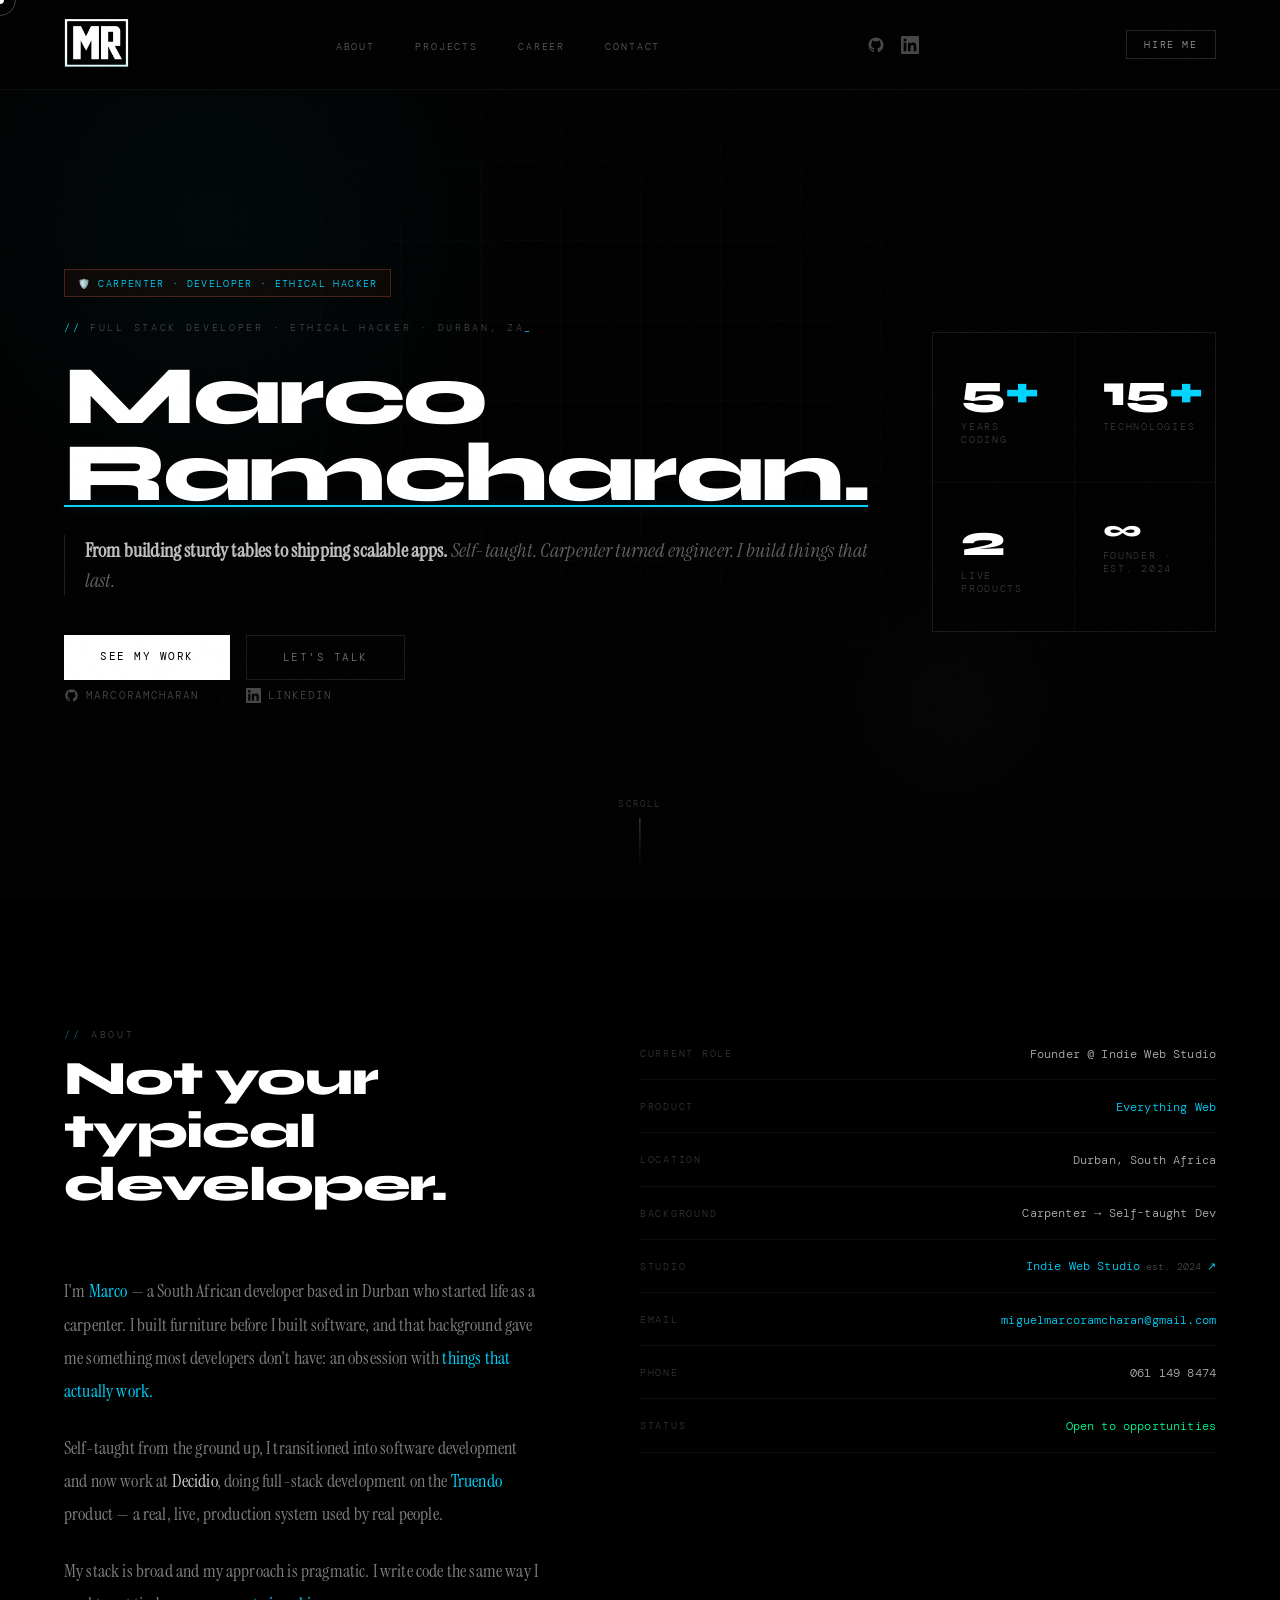
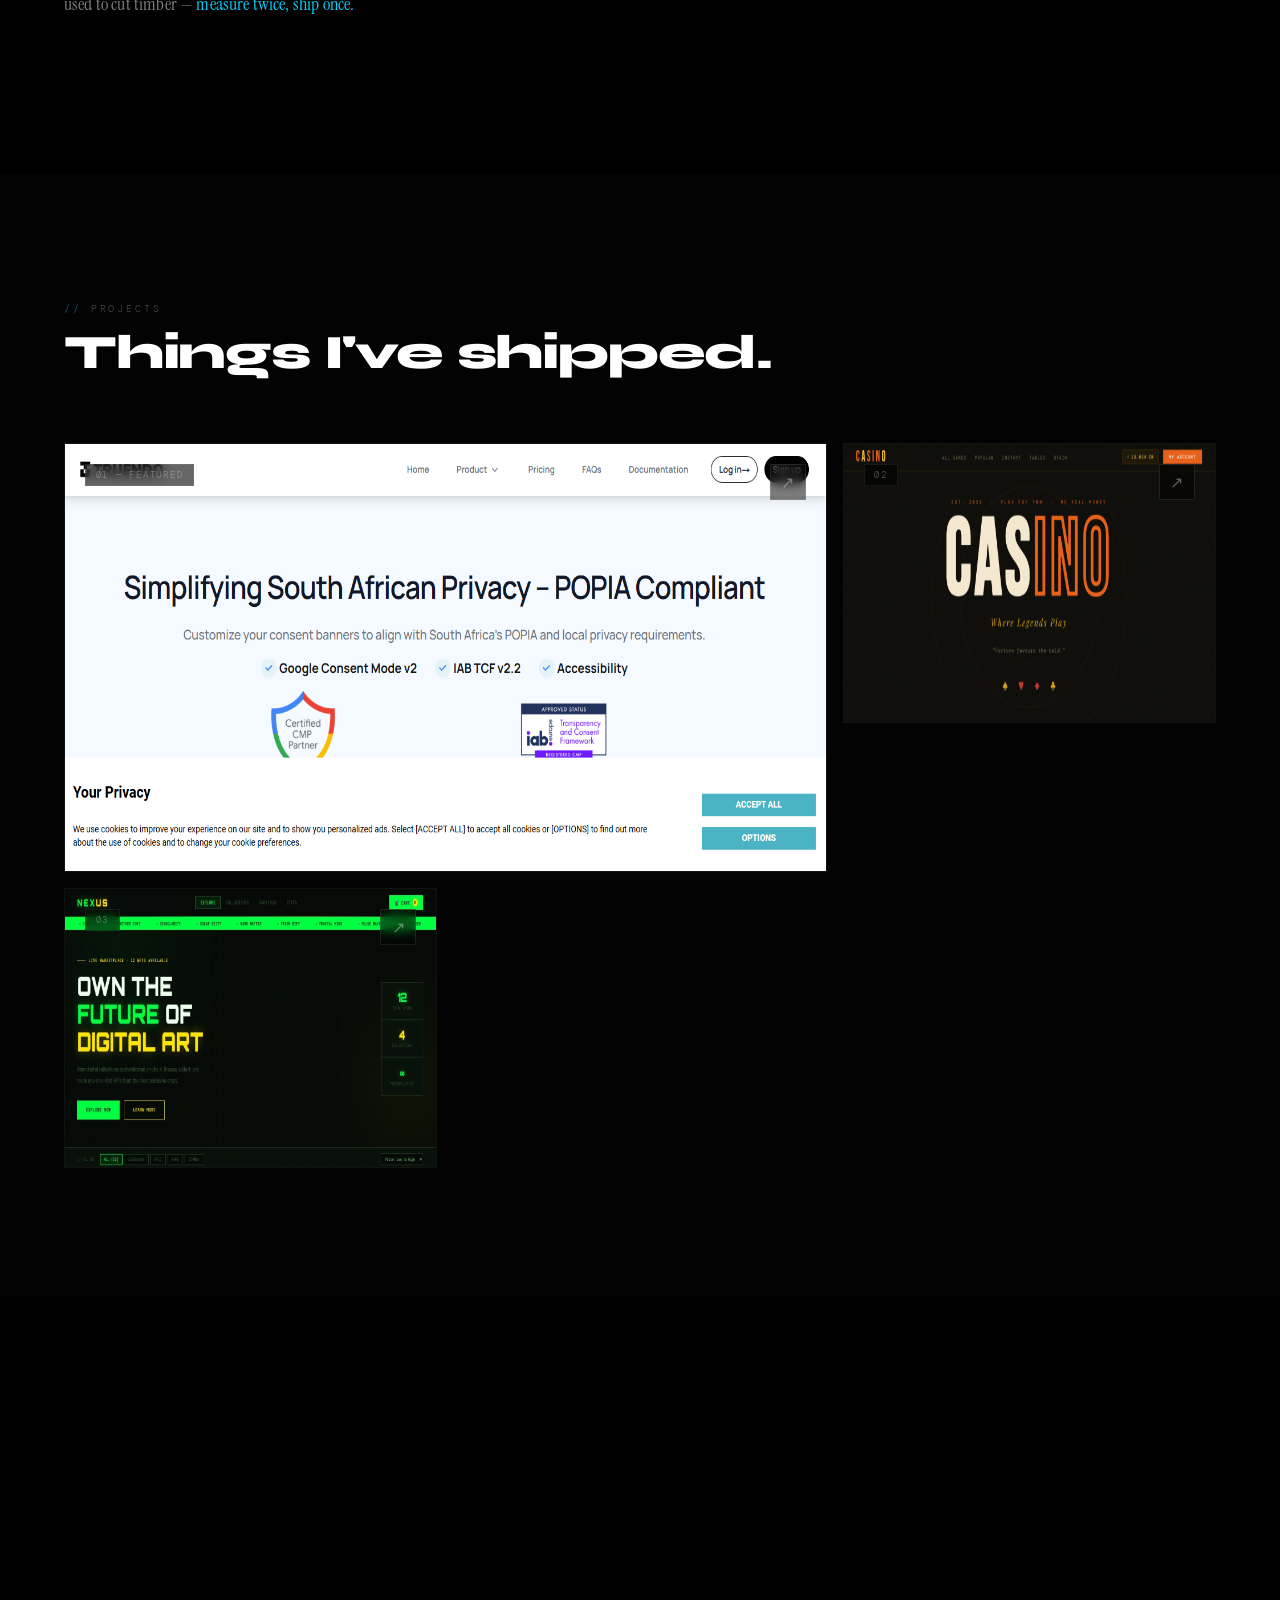
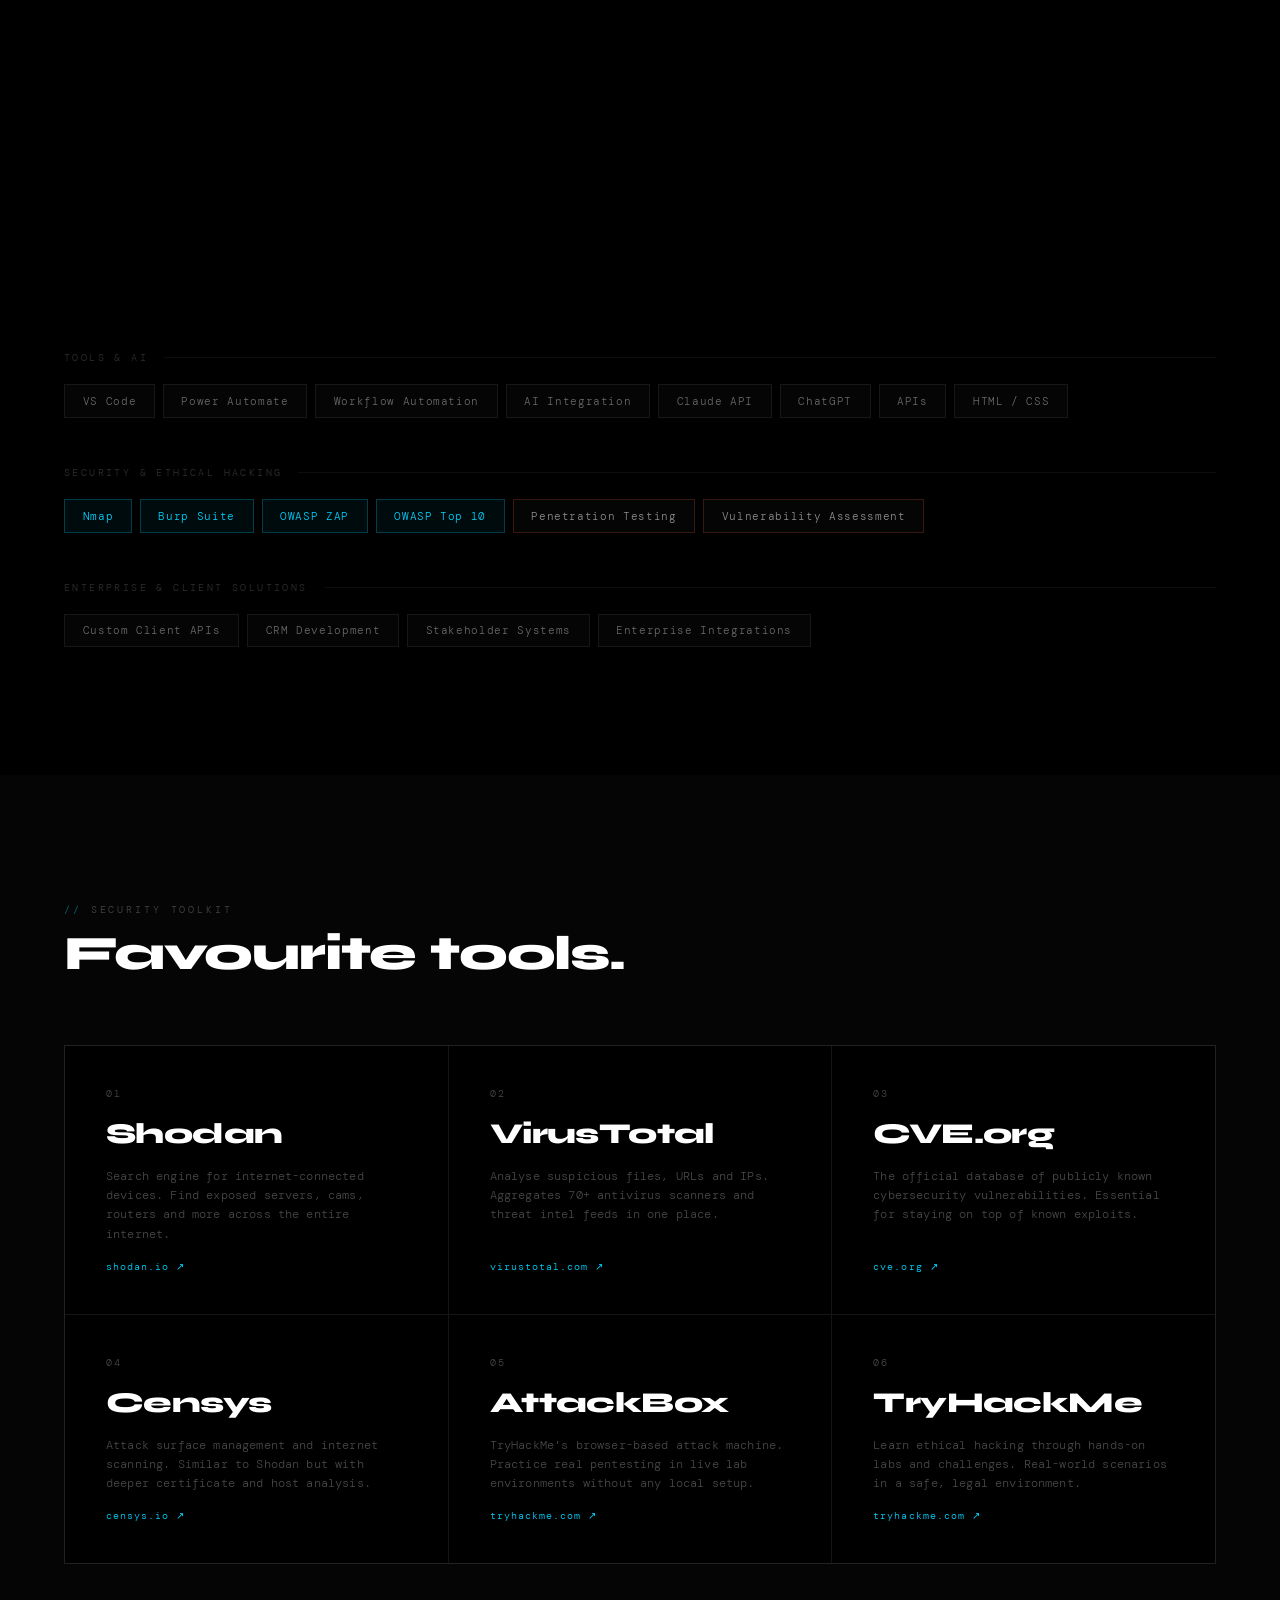
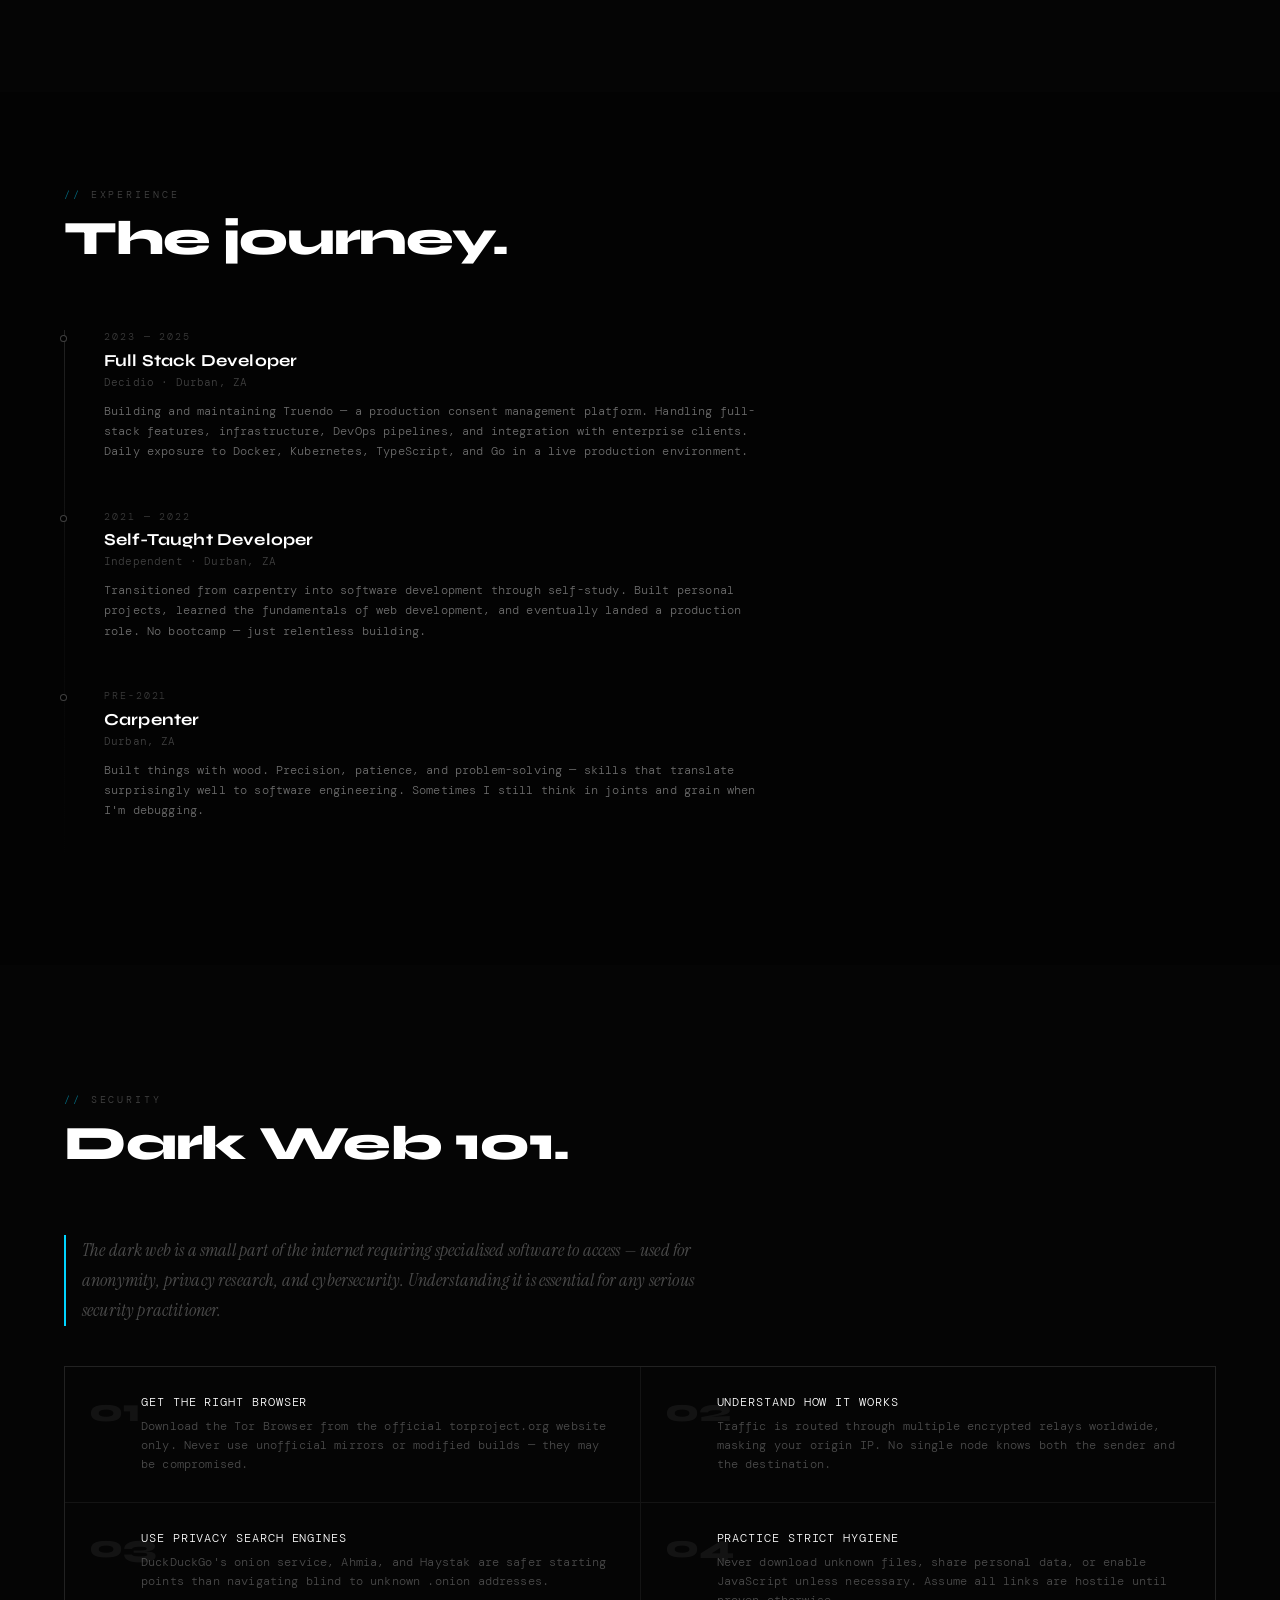
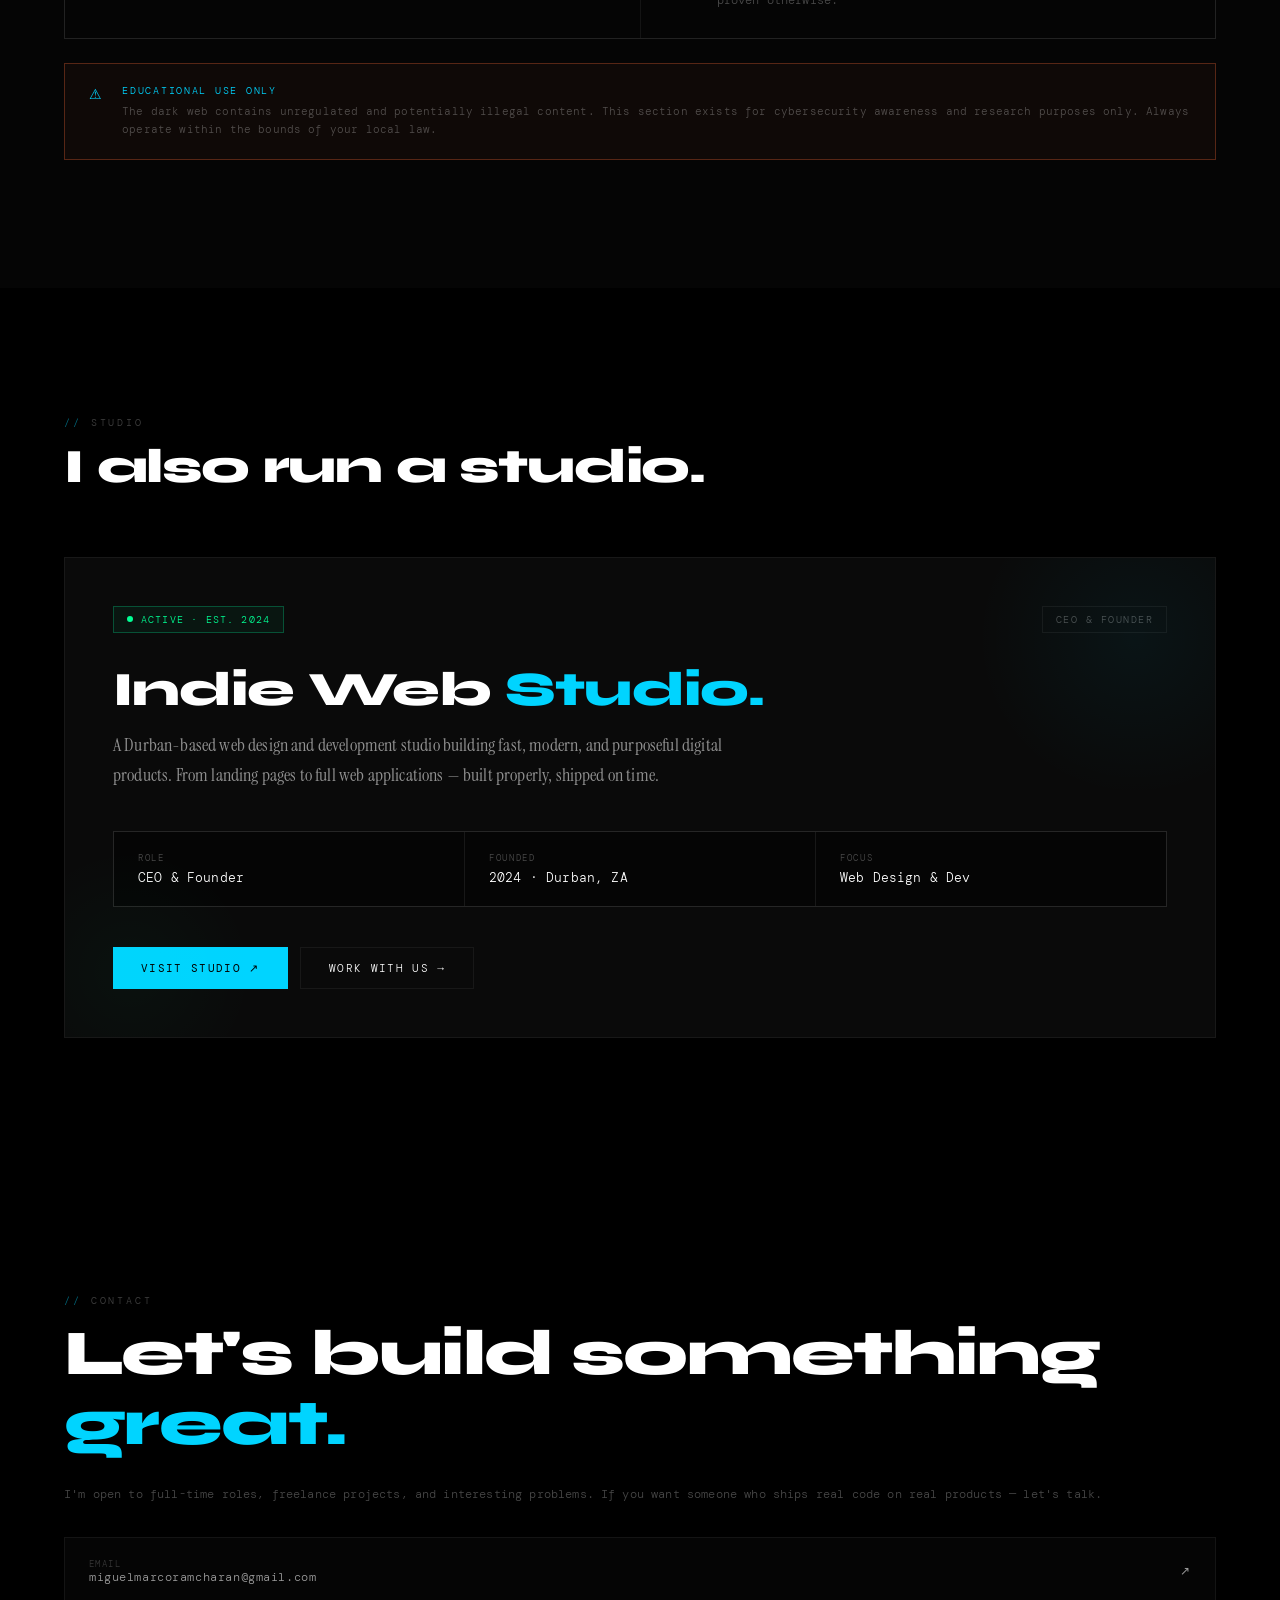
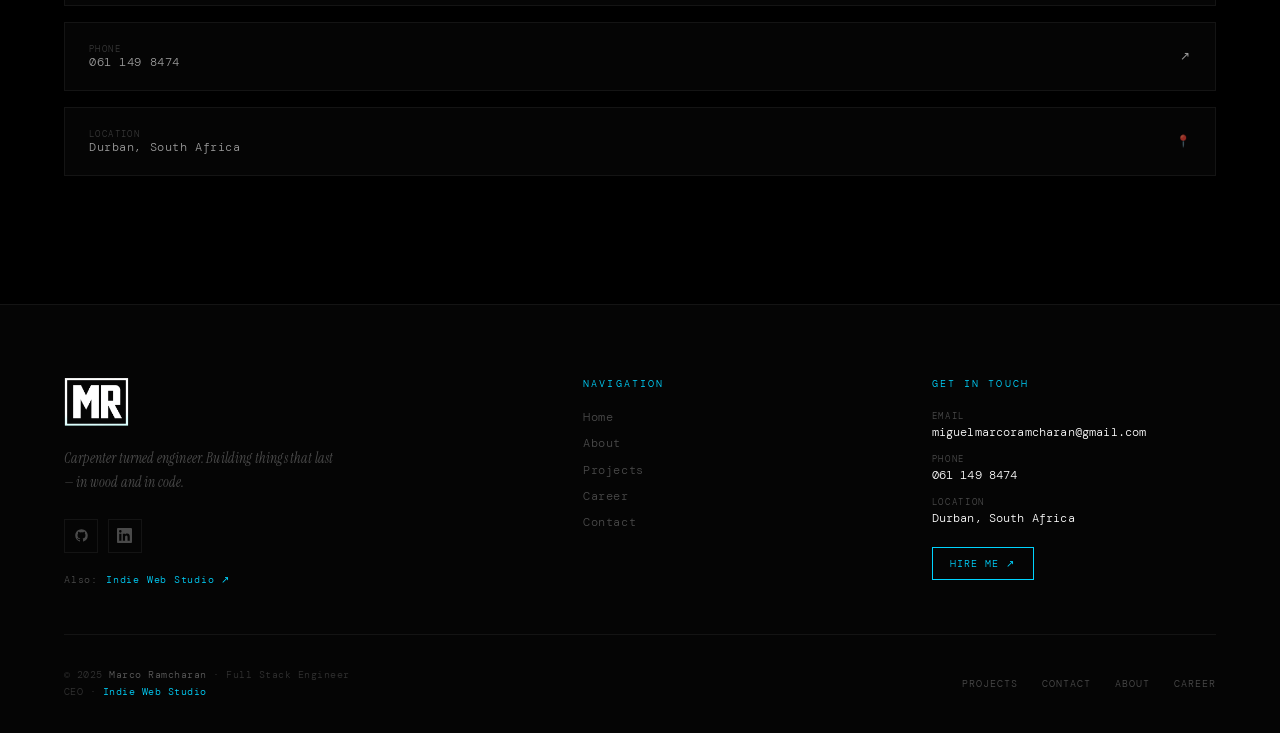
==== commit 0f00f28b: "added" ====
--- a/index.html
+++ b/index.html
@@ -1507,7 +1507,7 @@
           <div class="project-arrow">↗</div>
           <div class="project-overlay">
             <div class="project-name">Nexus</div>
-            <div class="project-desc">A hilarious mobile game where timing is everything. Navigate through challenges with perfect timing mechanics.</div>
+            <div class="project-desc">A NFT shop</div>
             <div class="project-tags"><span class="tag">React</span><span class="tag">HTML</span><span class="tag">Live</span></div>
           </div>
         </a>
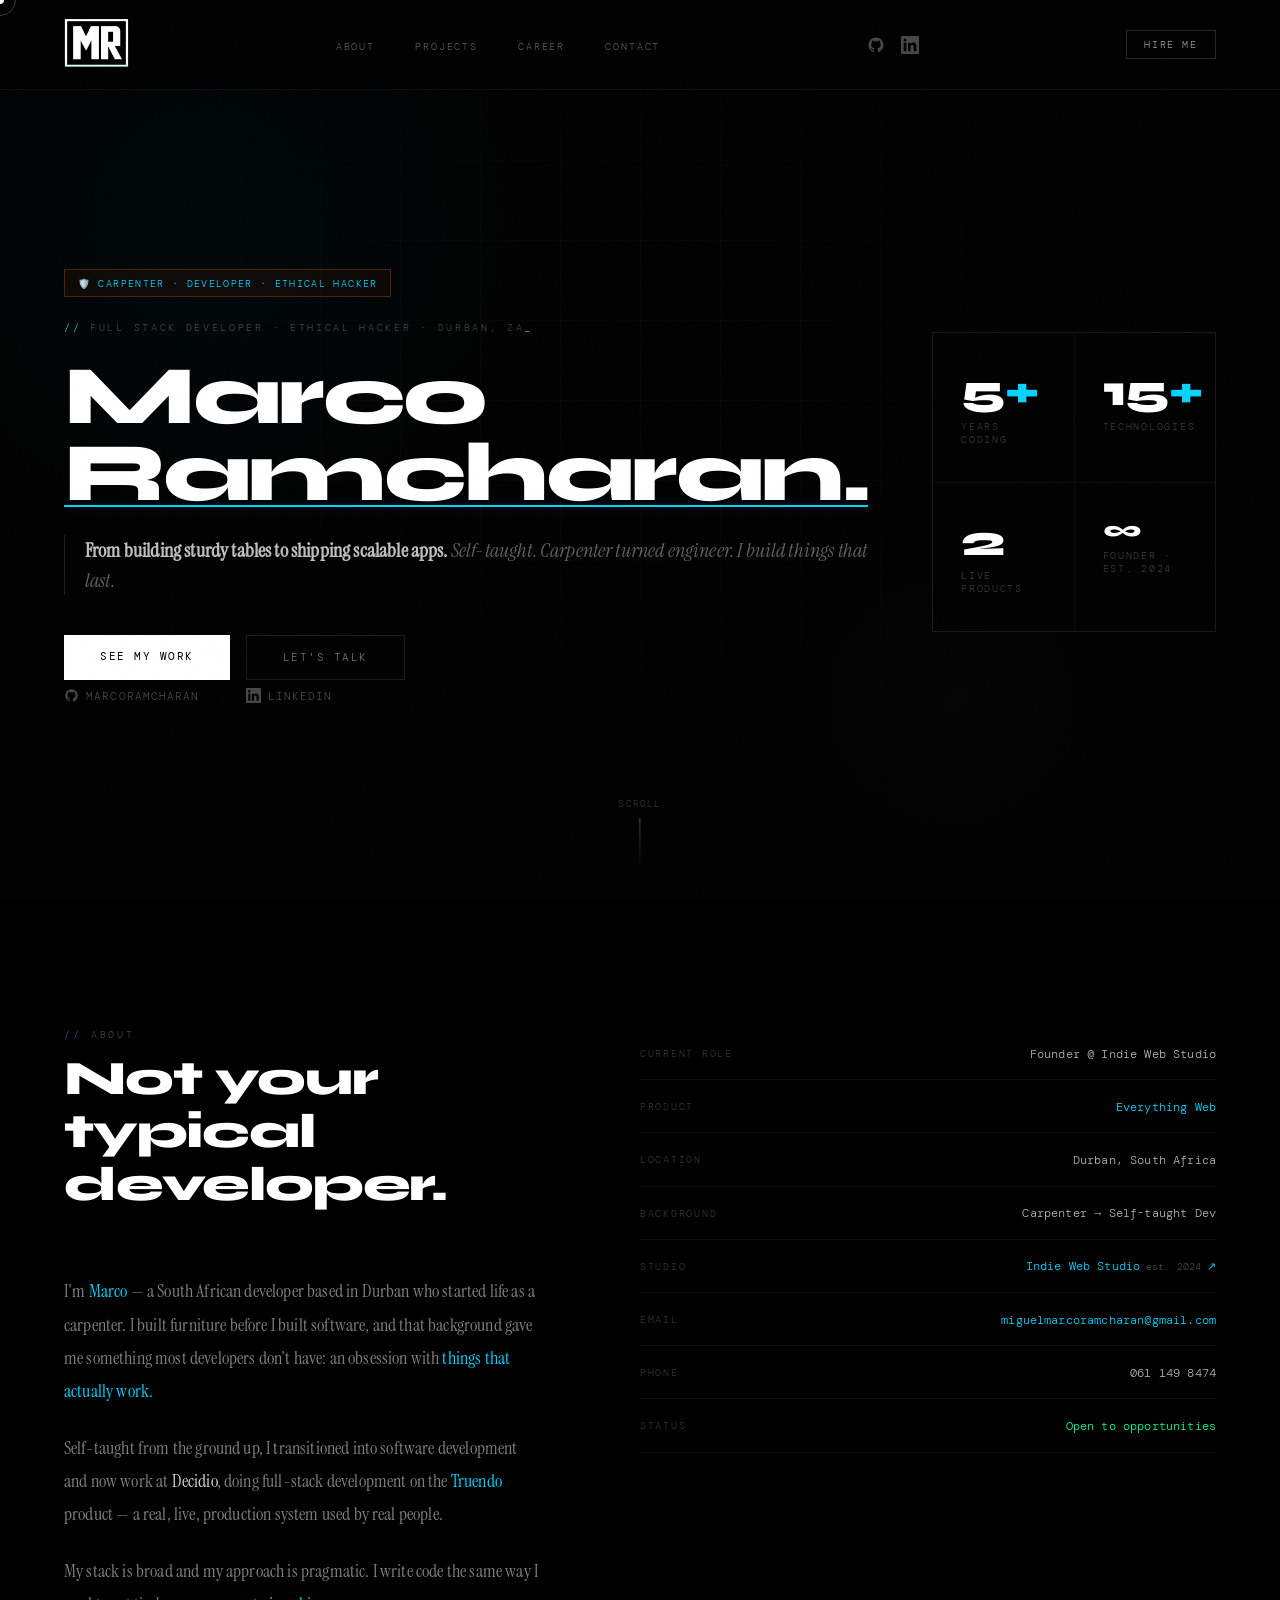
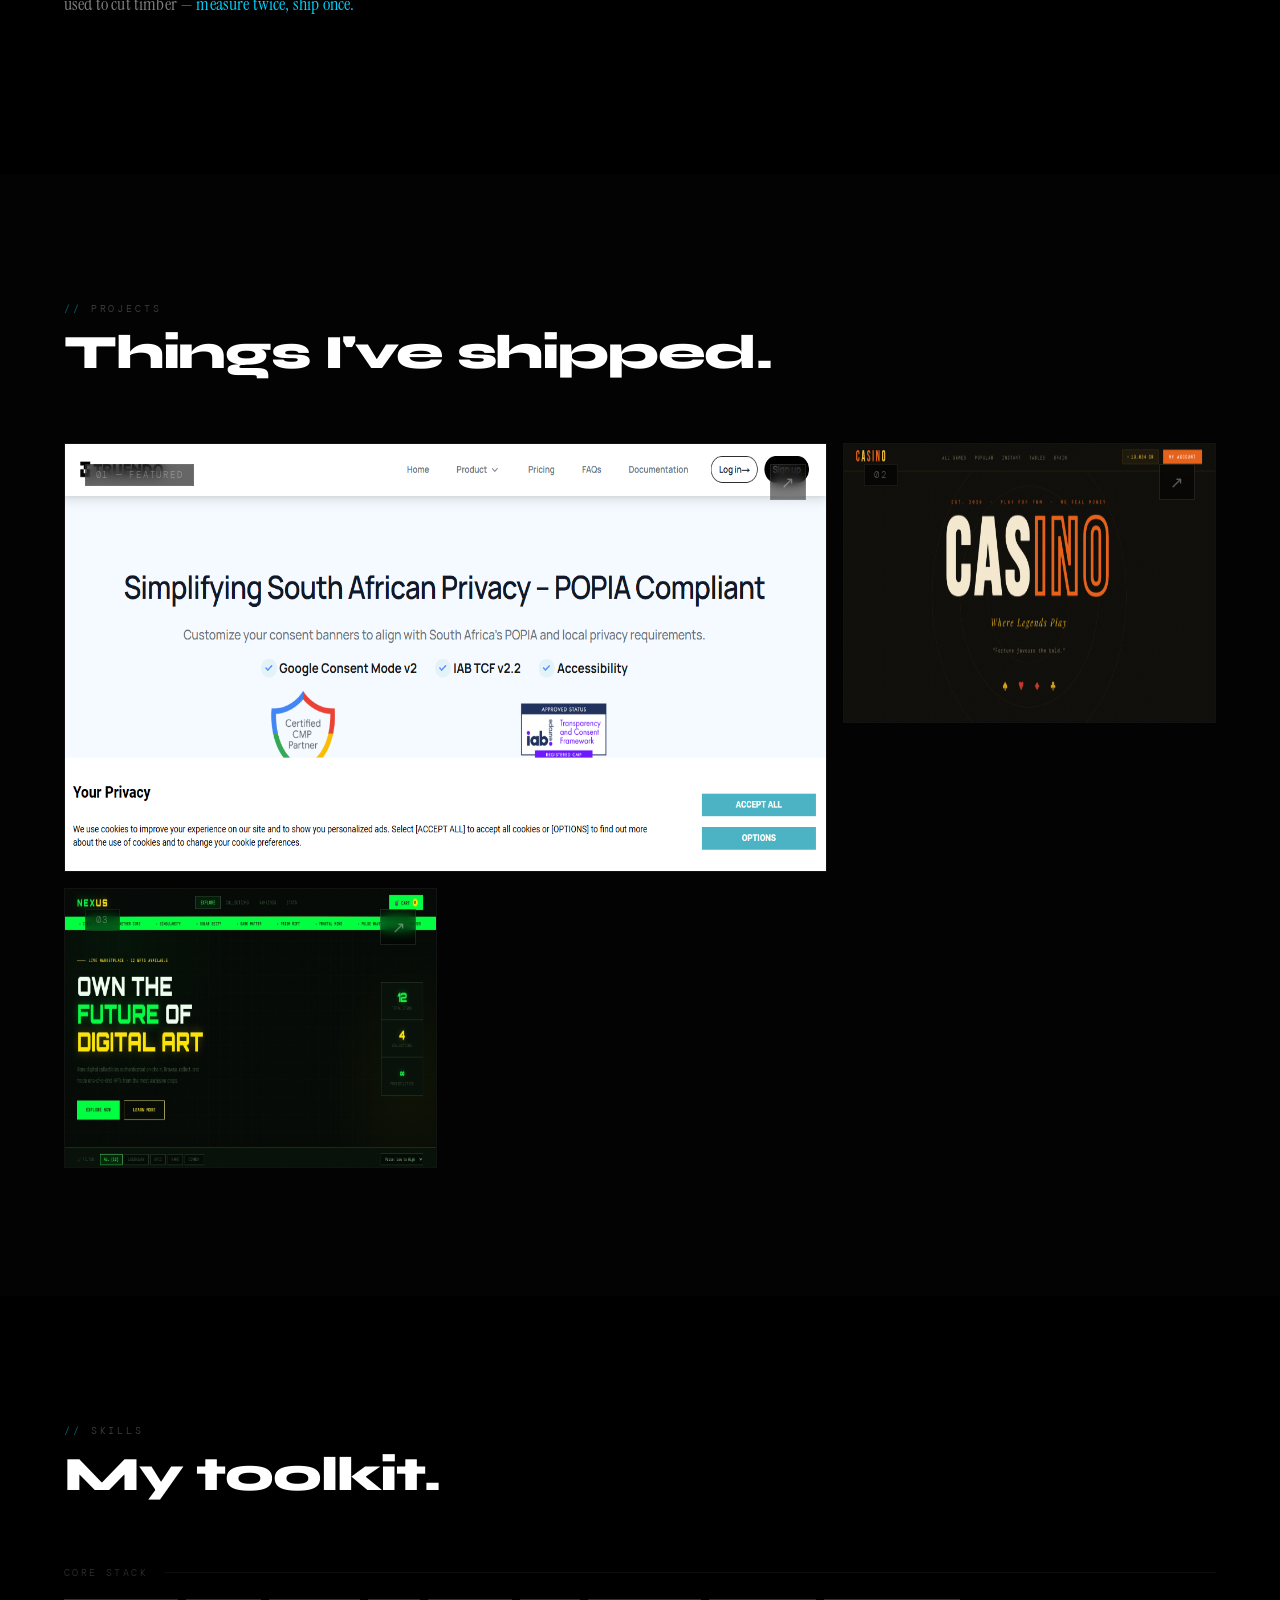
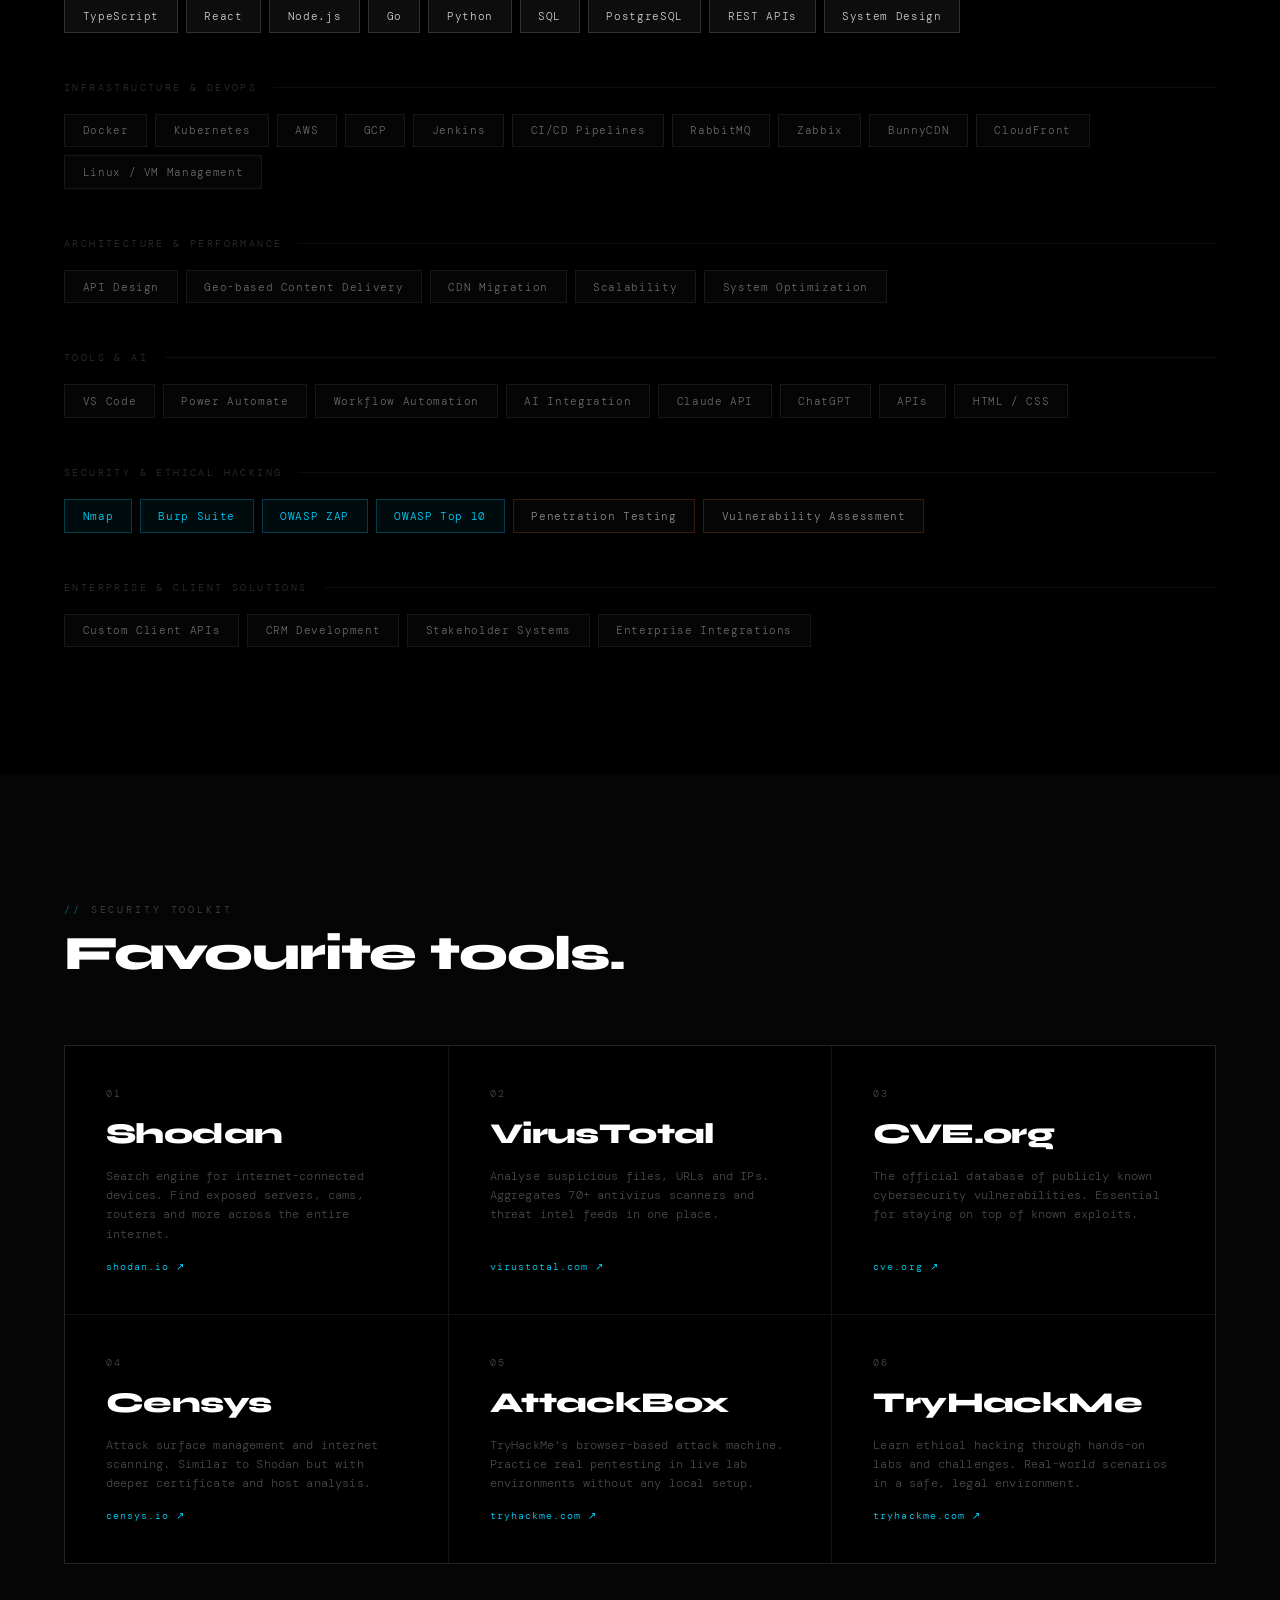
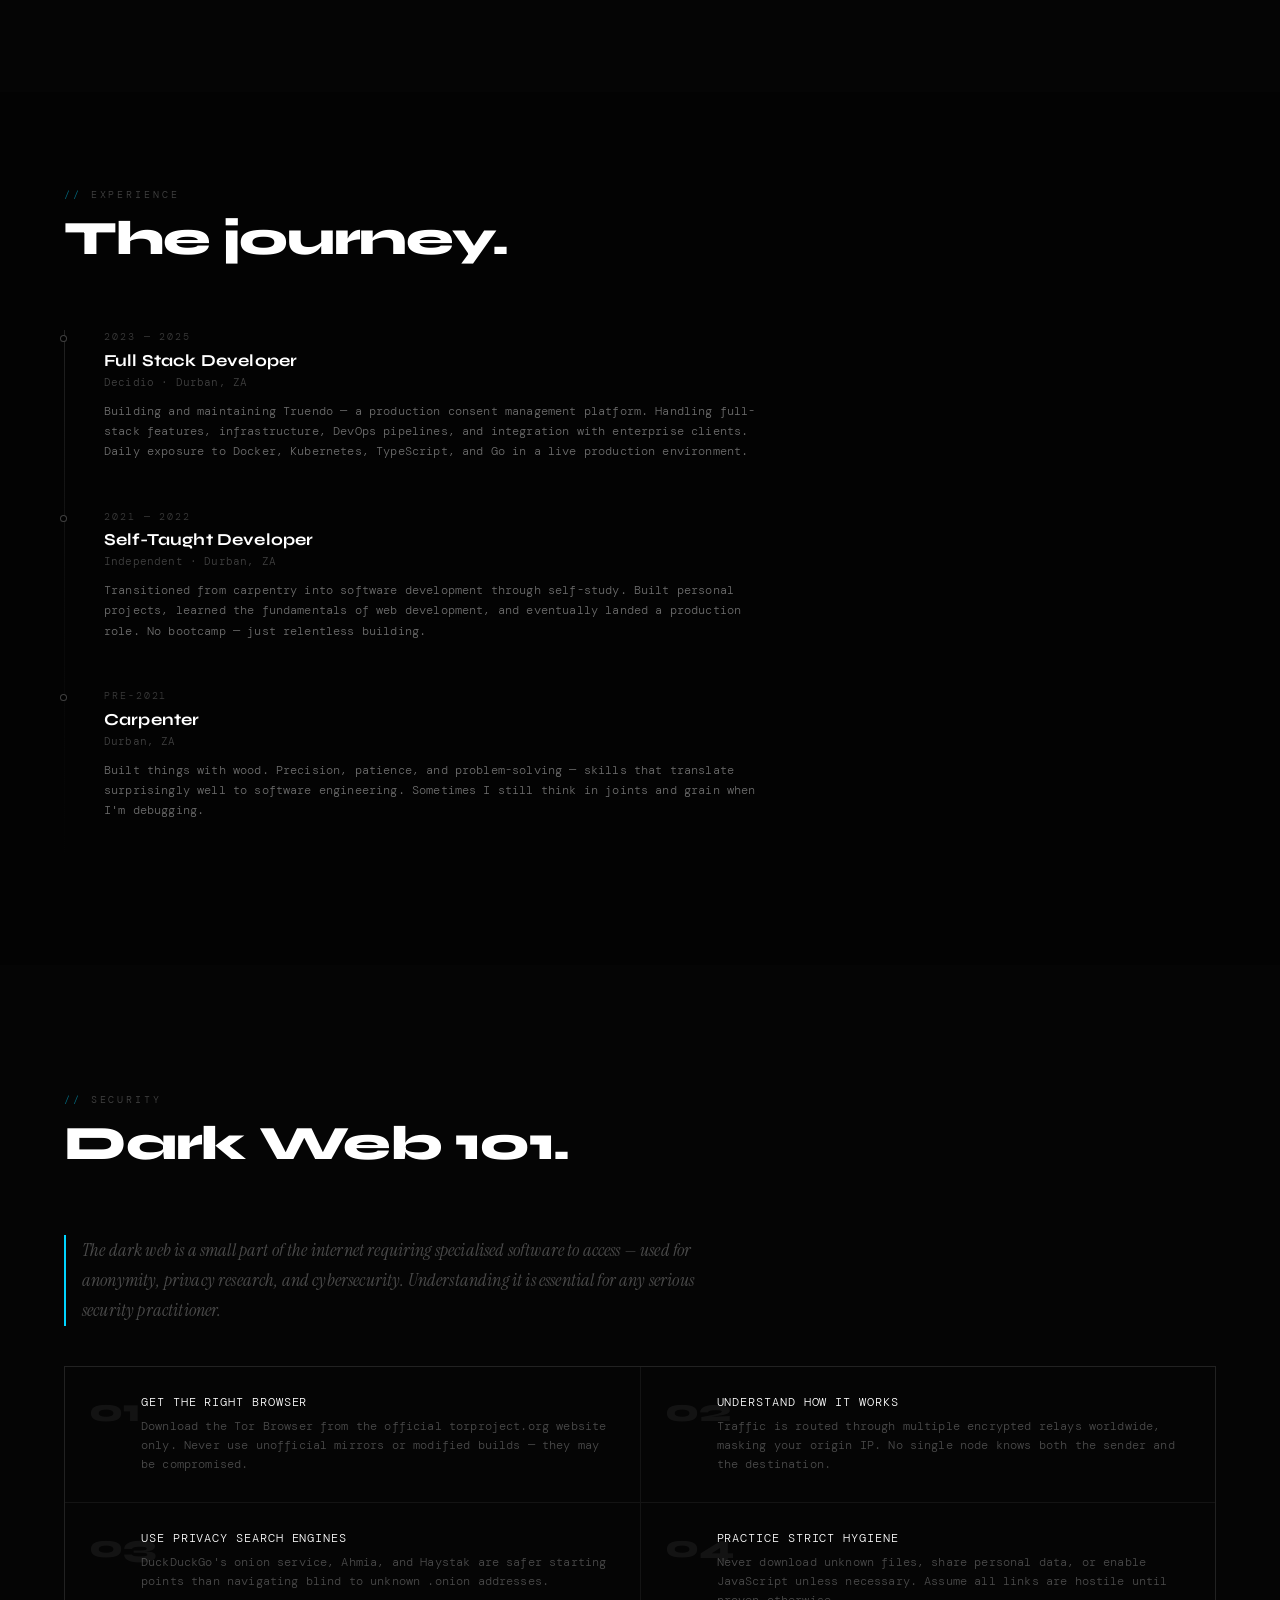
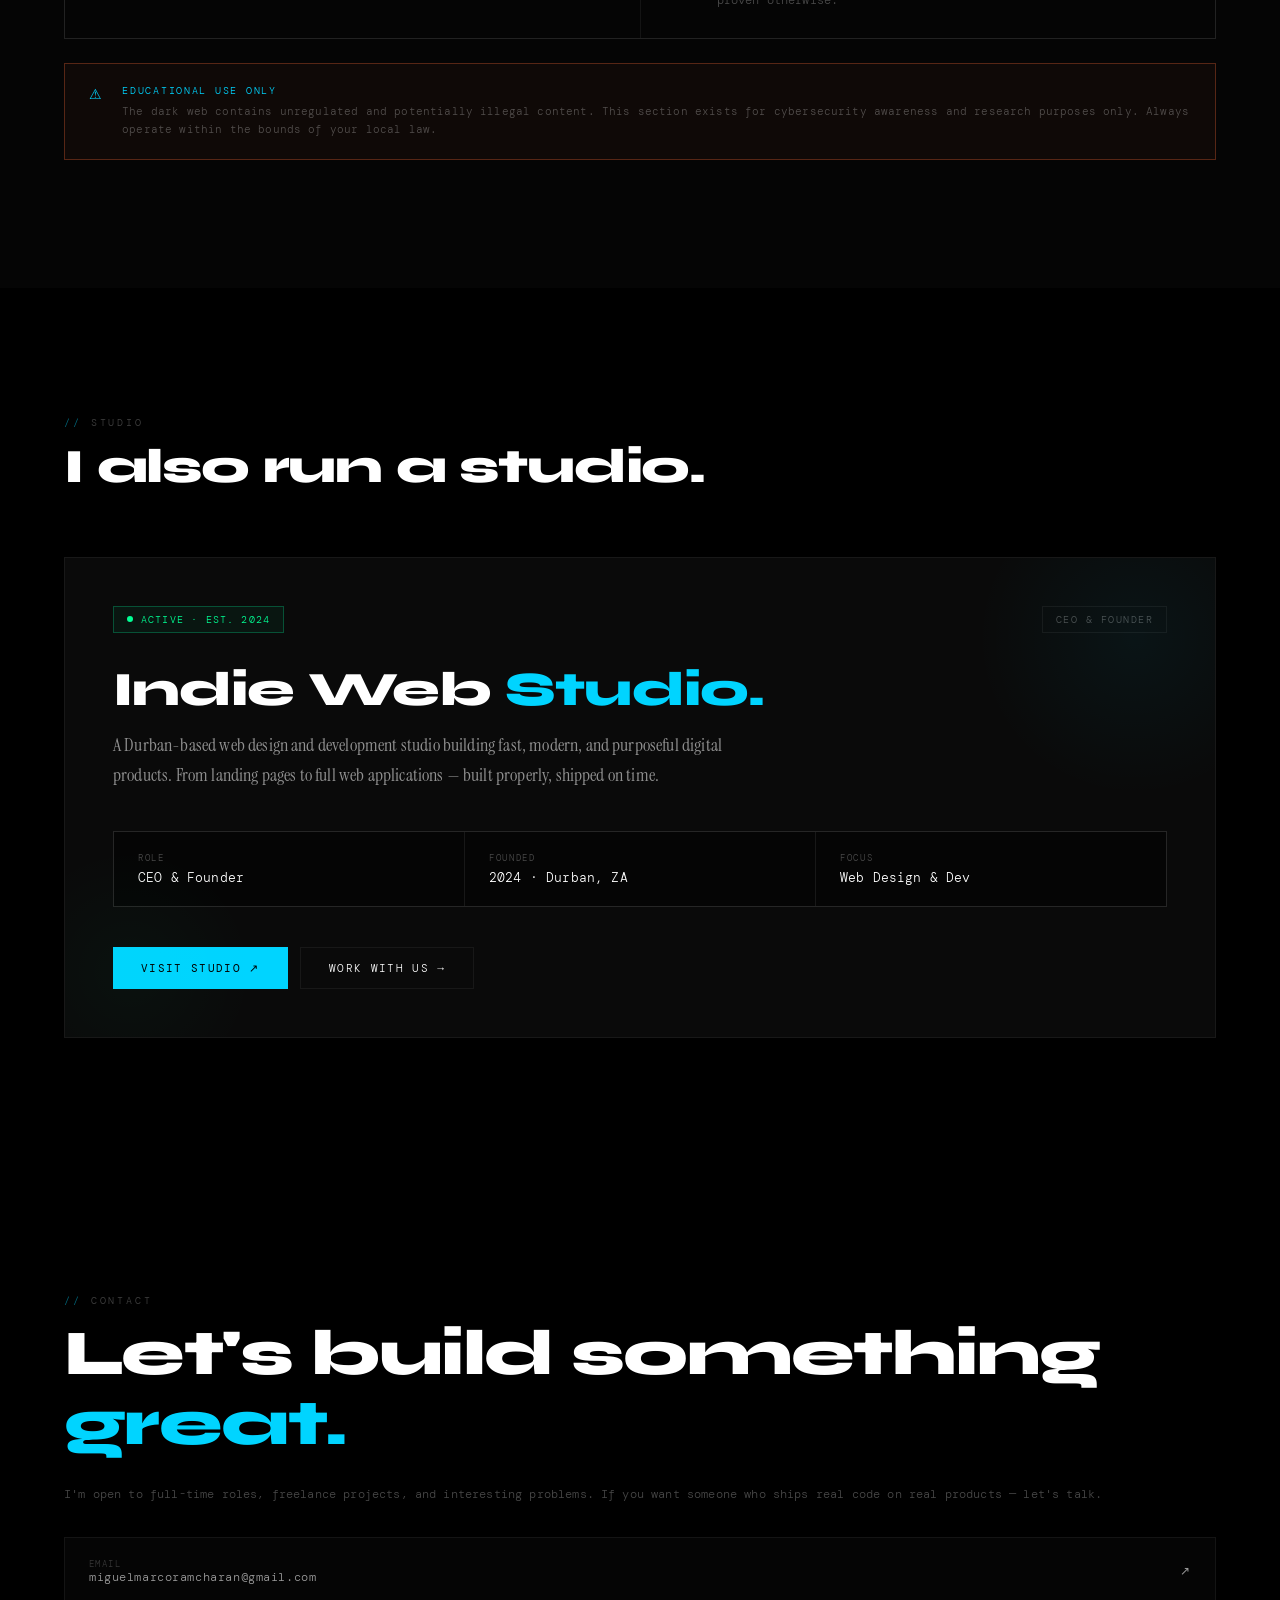
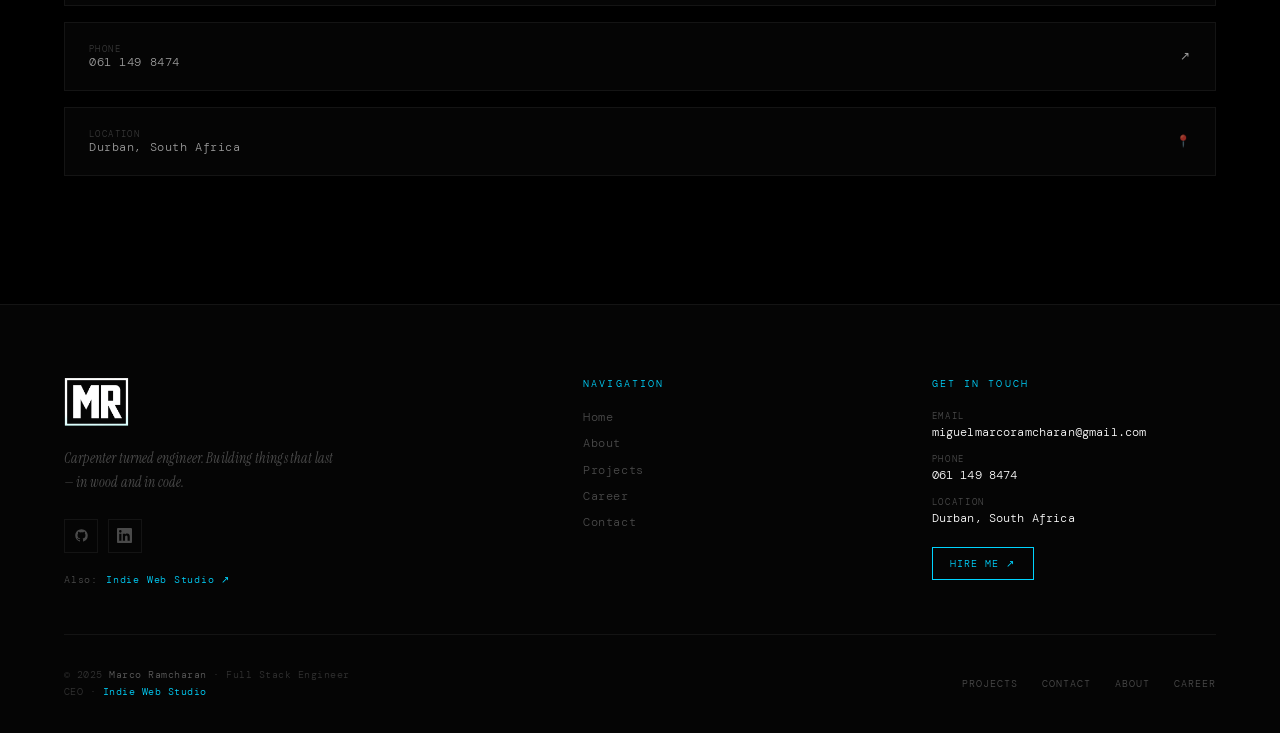
==== commit 577f8ba5: "added" ====
--- a/index.html
+++ b/index.html
@@ -1496,7 +1496,7 @@
           <div class="project-number">02</div>
           <div class="project-arrow">↗</div>
           <div class="project-overlay">
-            <div class="project-name">Marcos Palace</div>
+            <div class="project-name">CASINO</div>
             <div class="project-desc">A modern, casino suite platform.</div>
             <div class="project-tags"><span class="tag">React</span><span class="tag">Node.js</span><span class="tag">Live</span></div>
           </div>
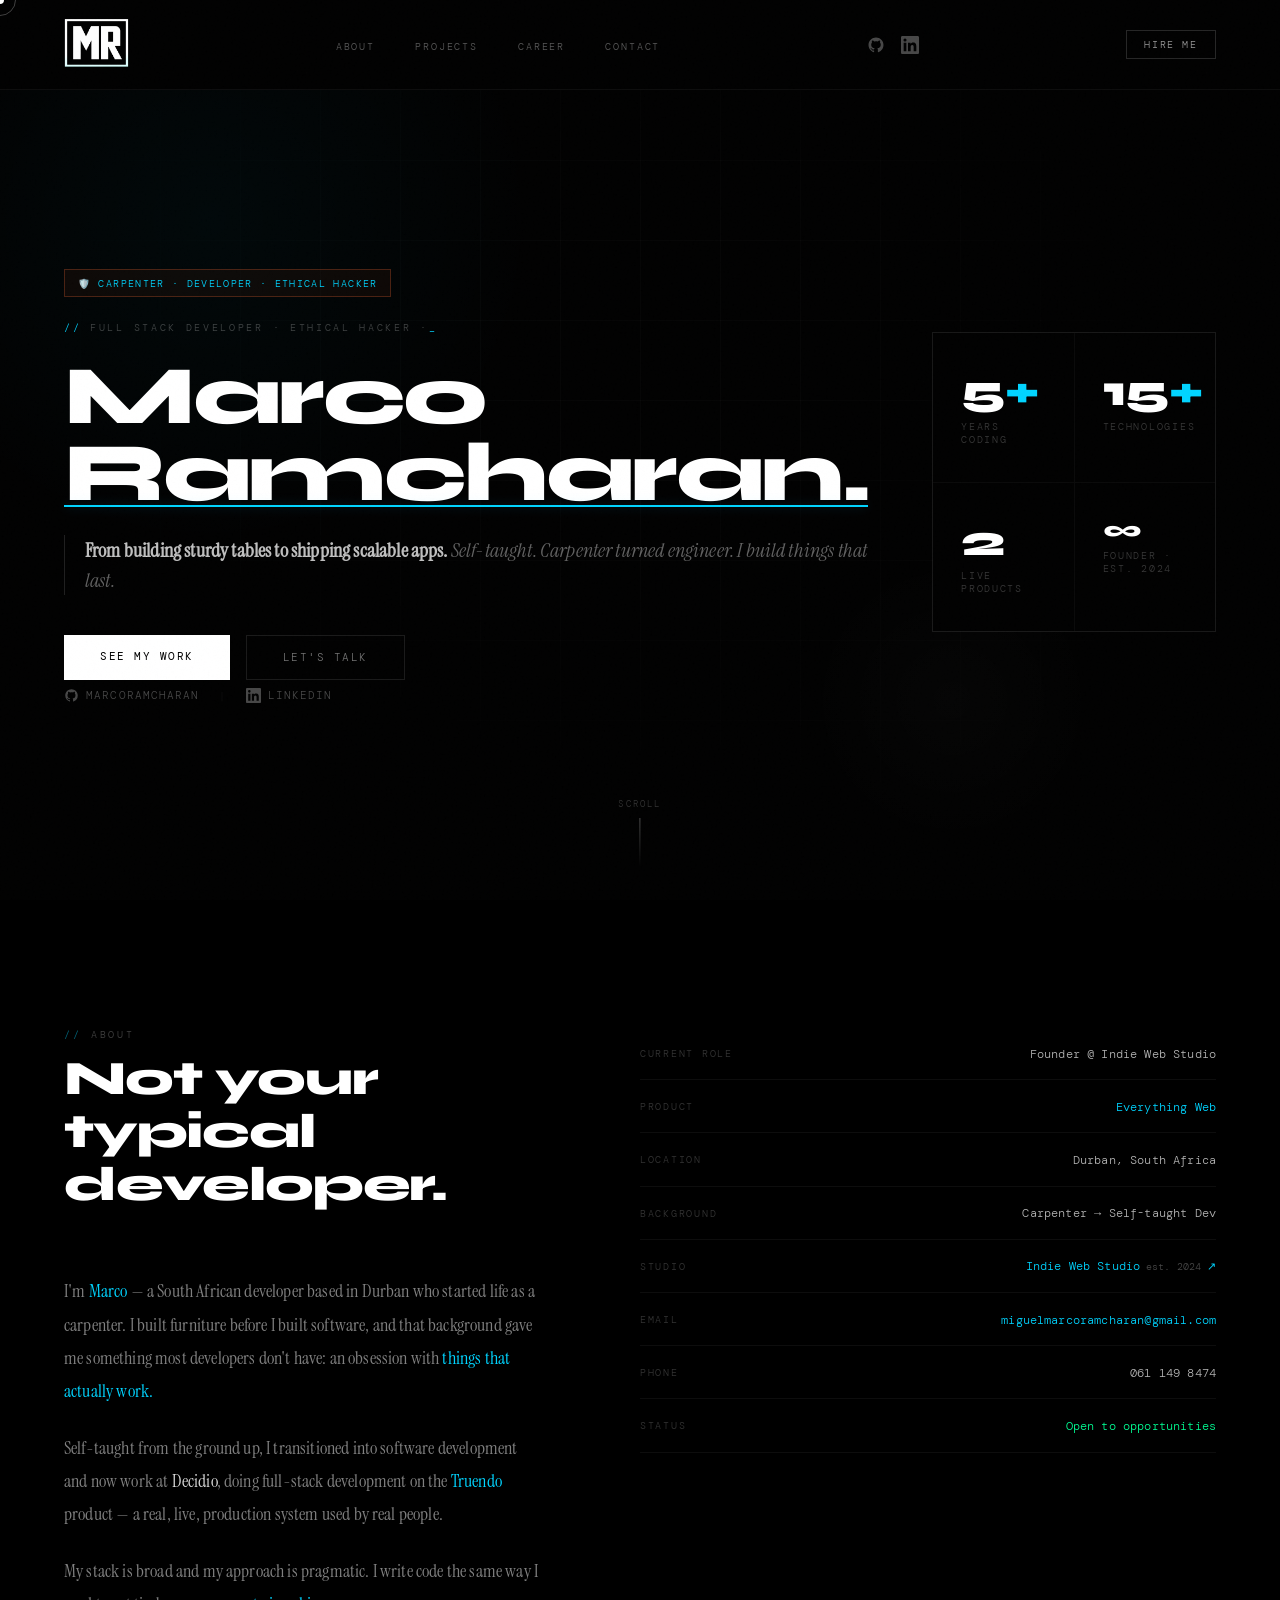
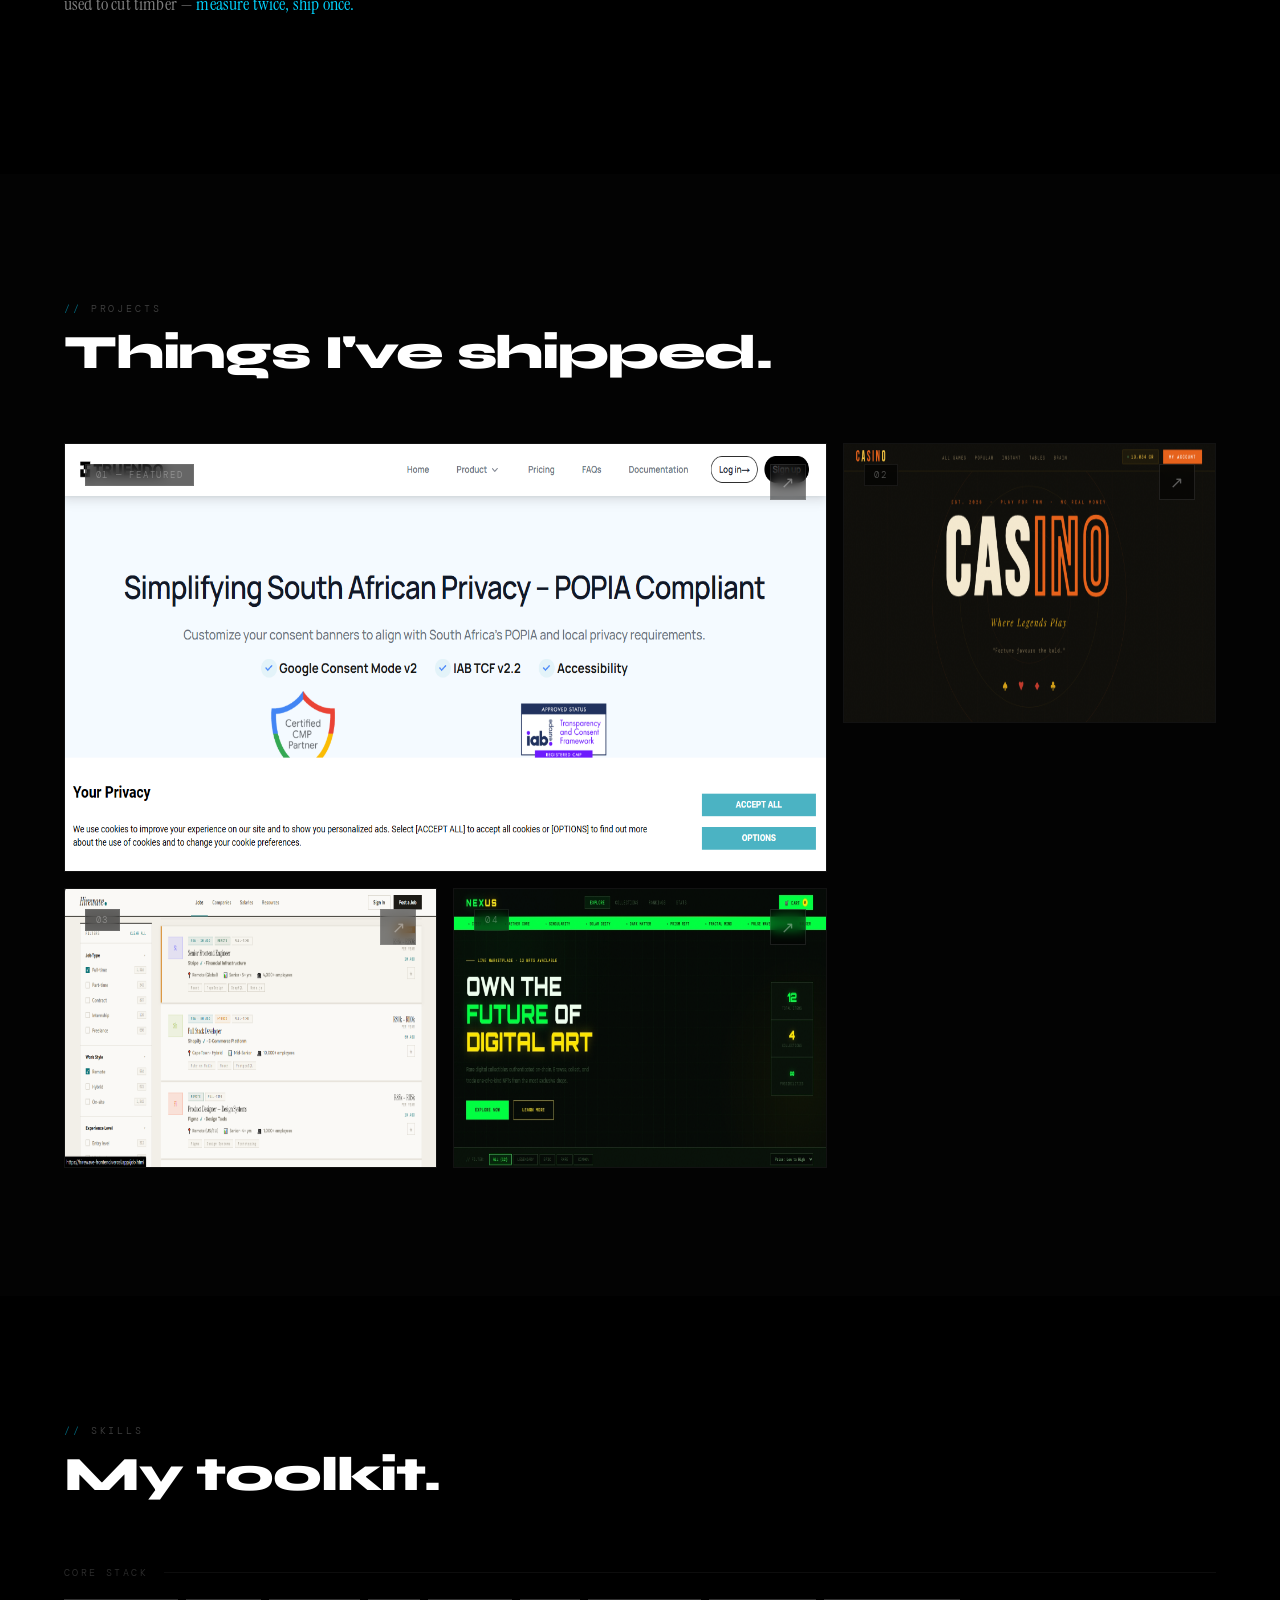
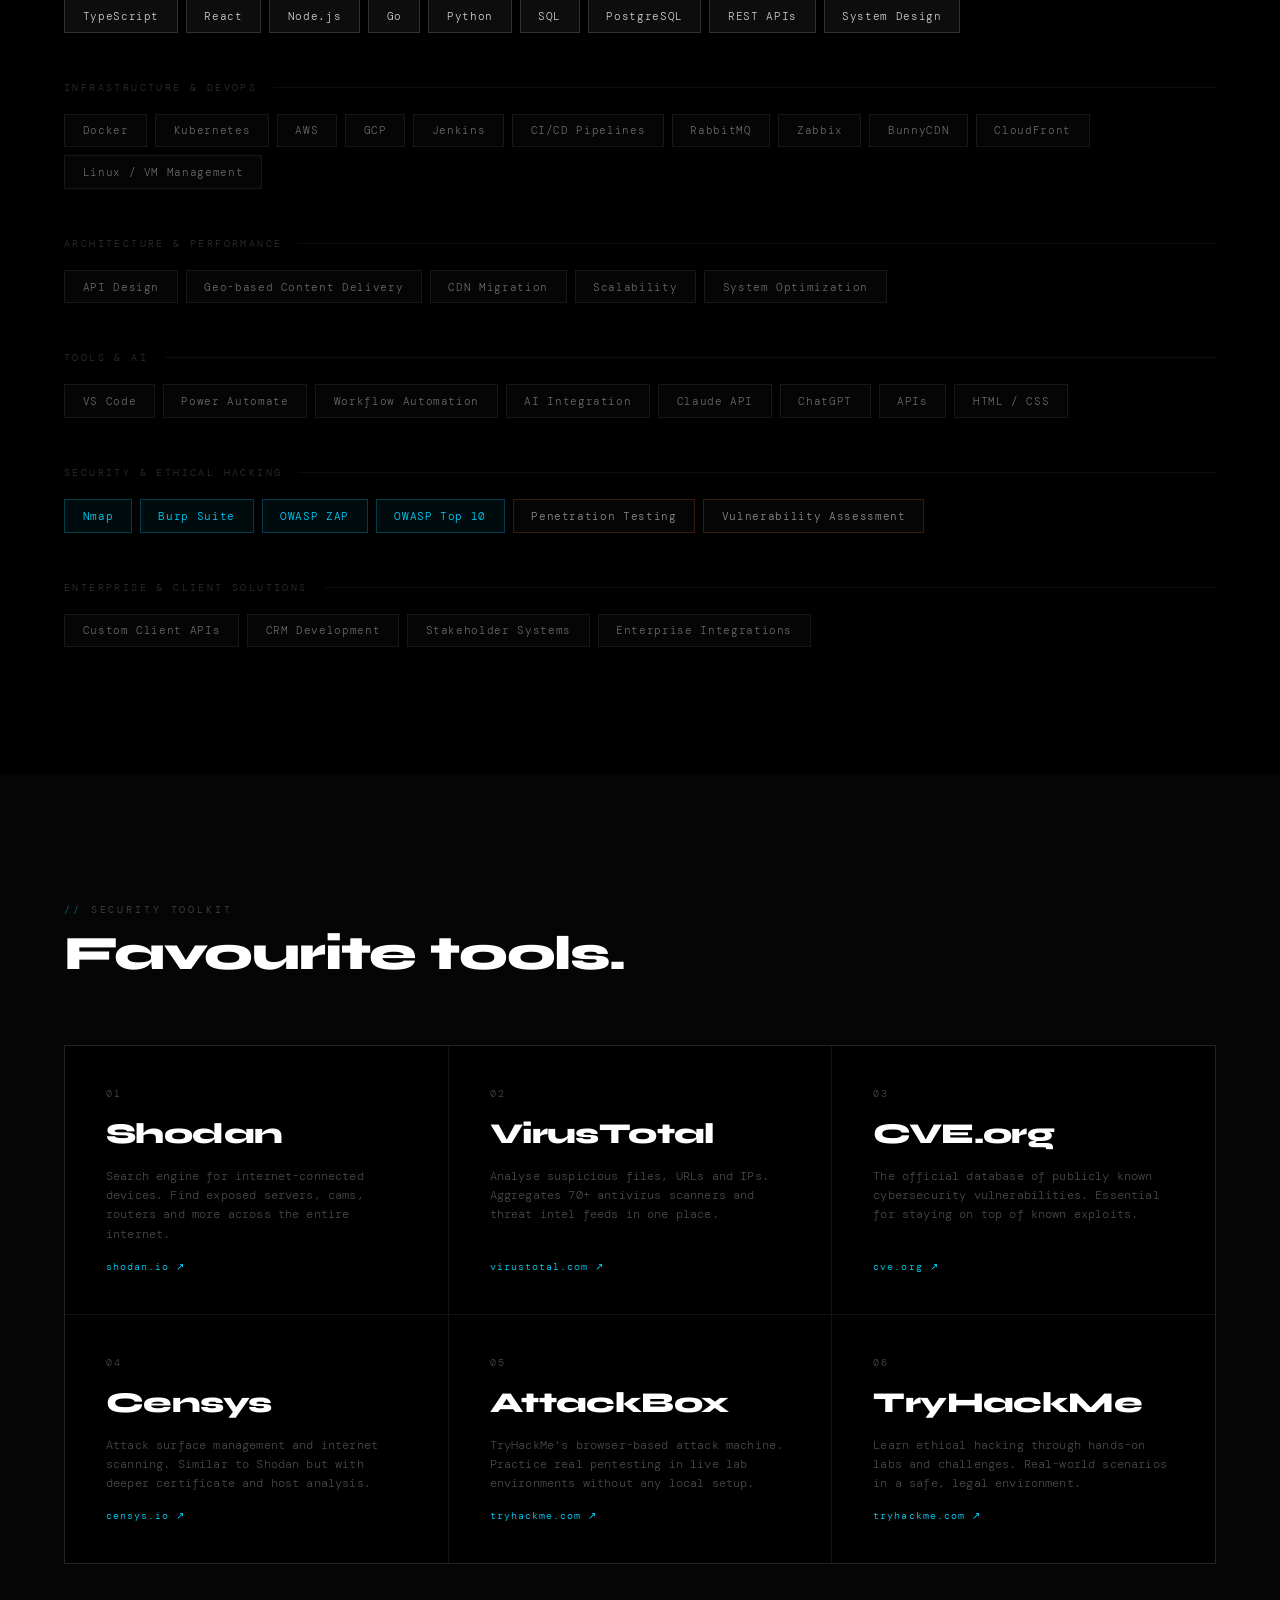
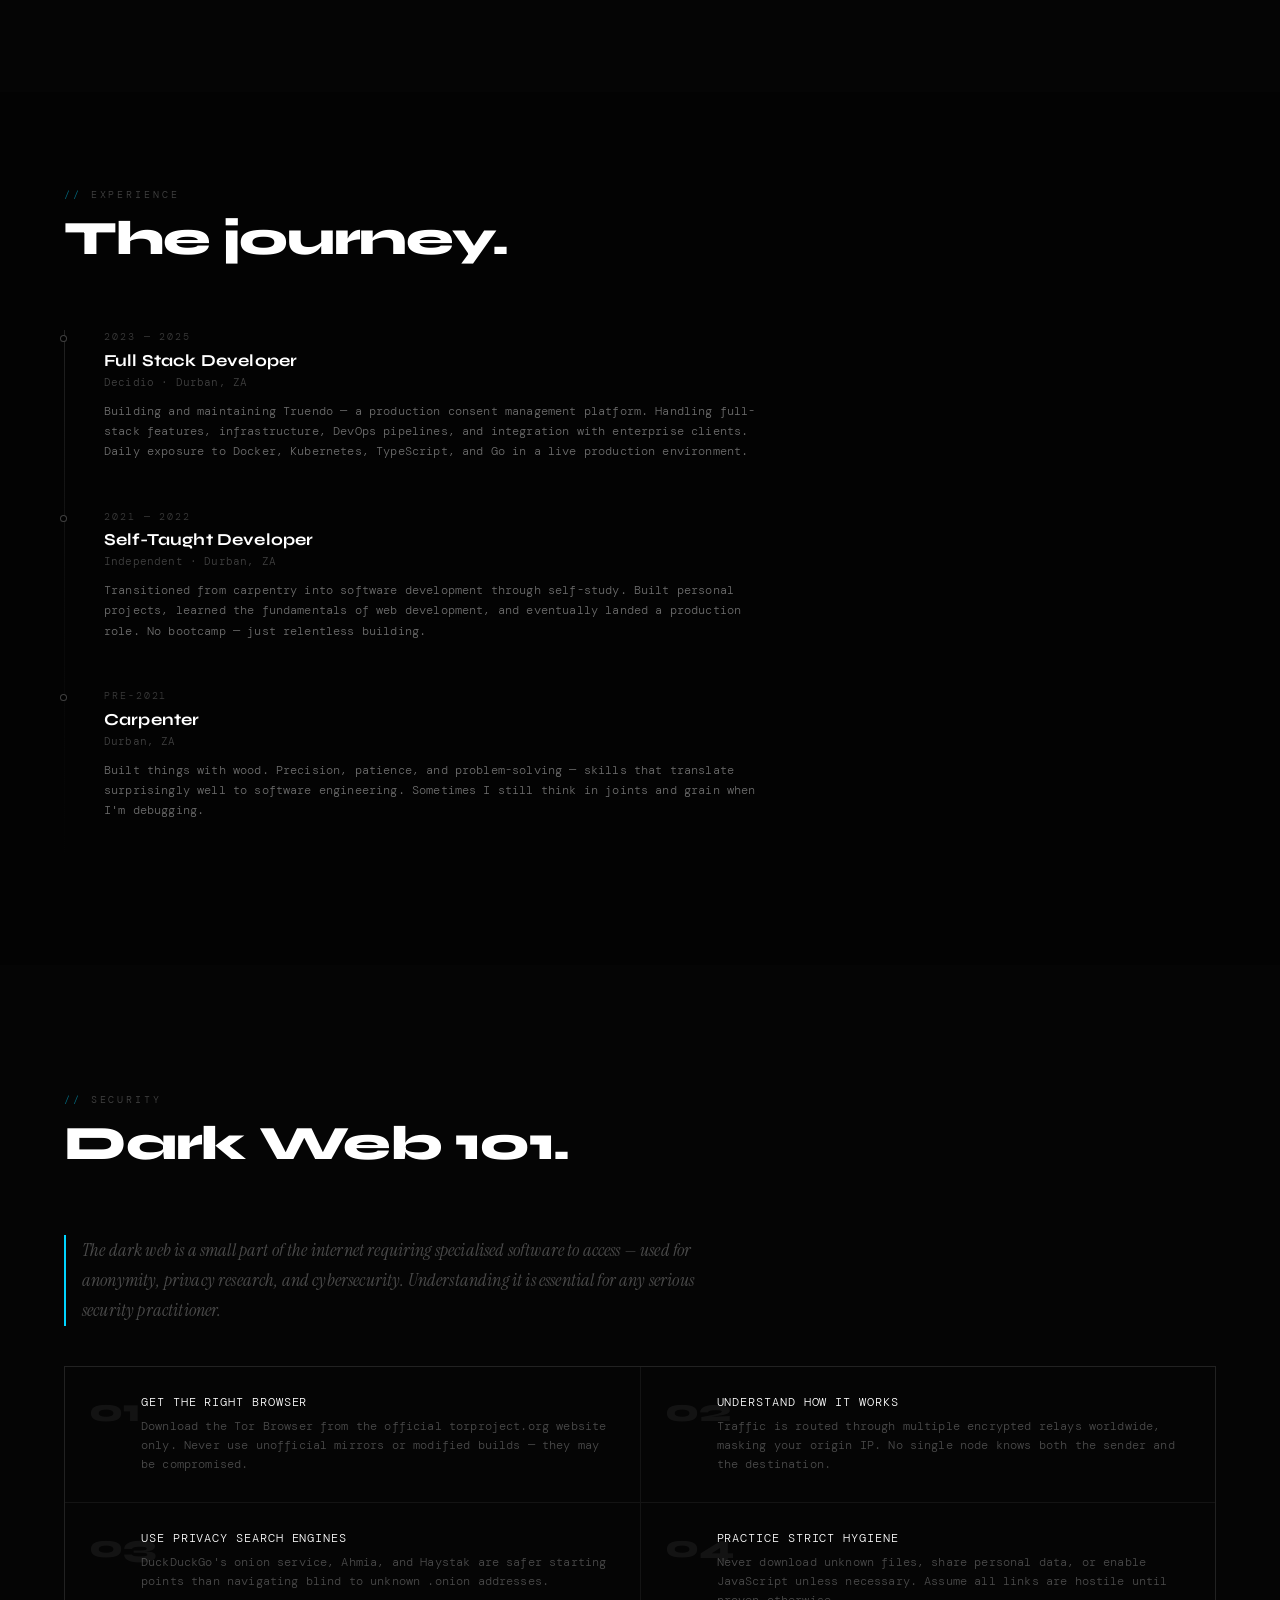
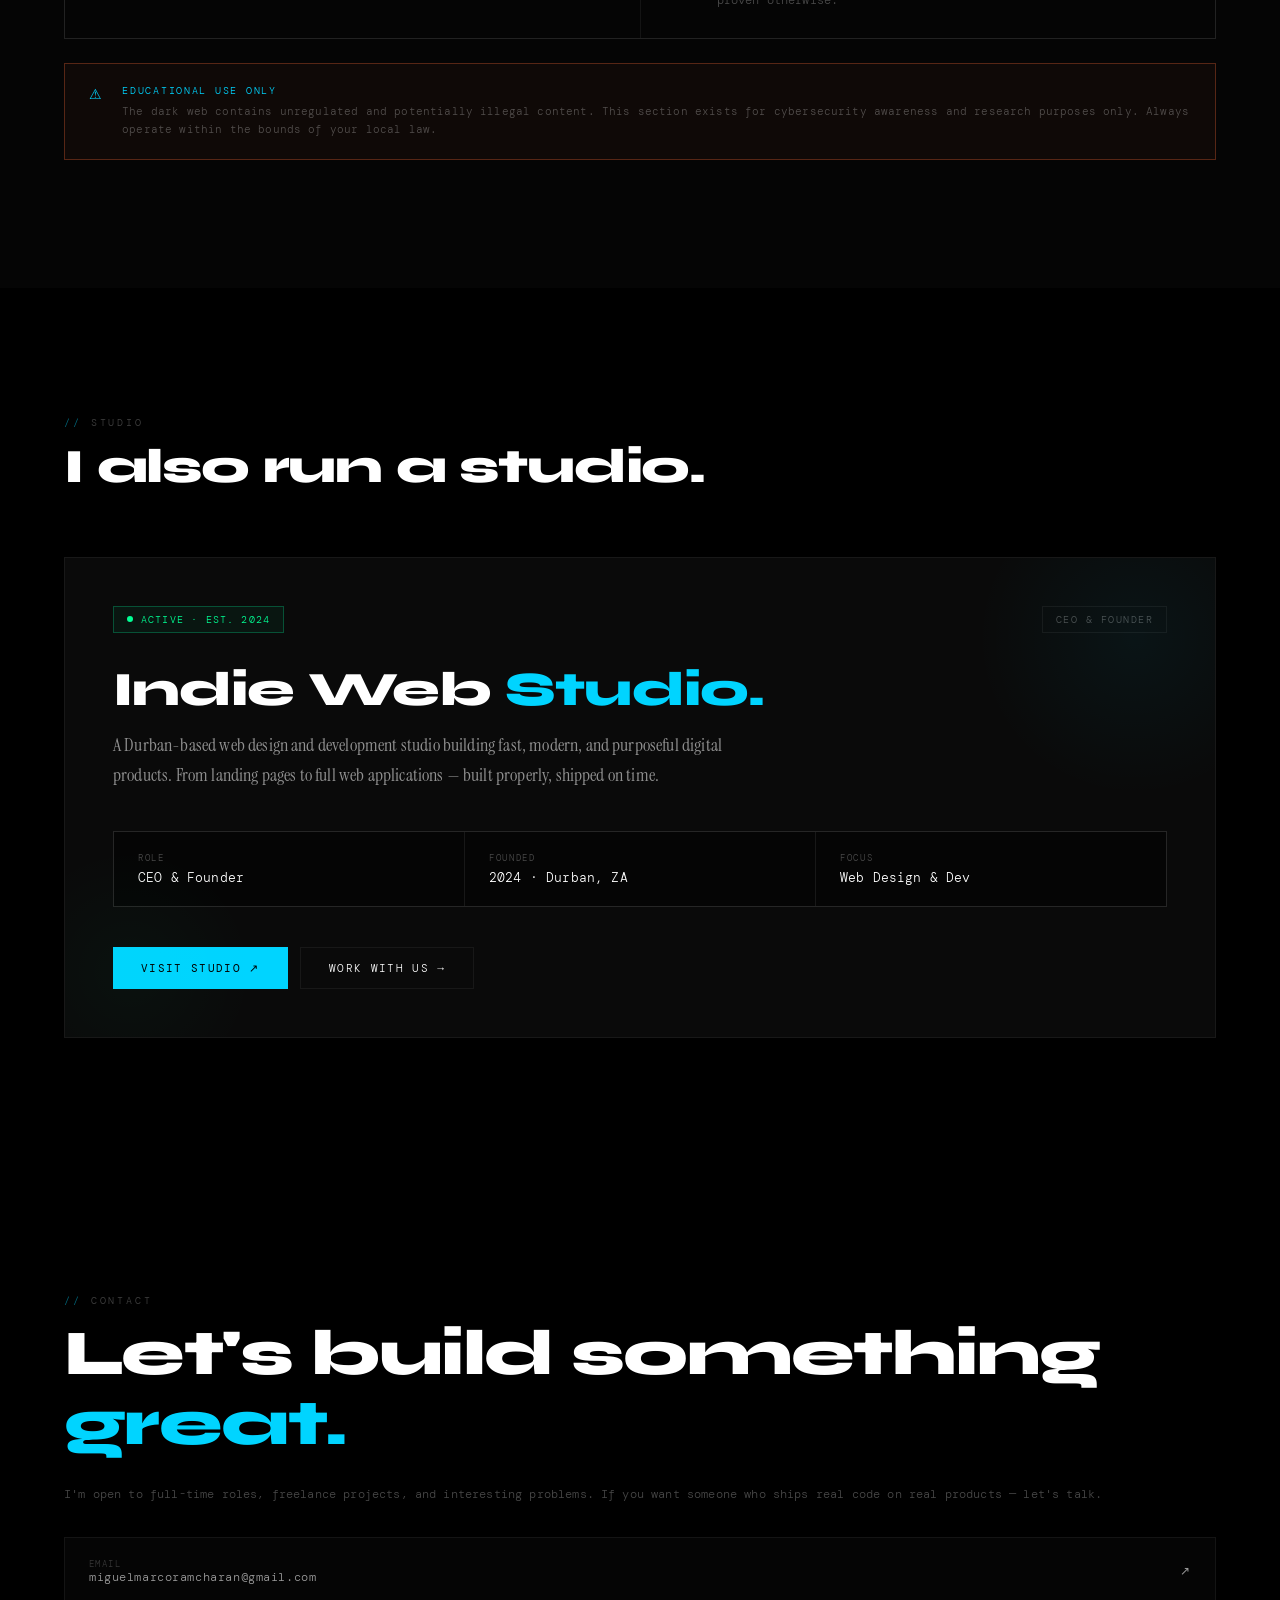
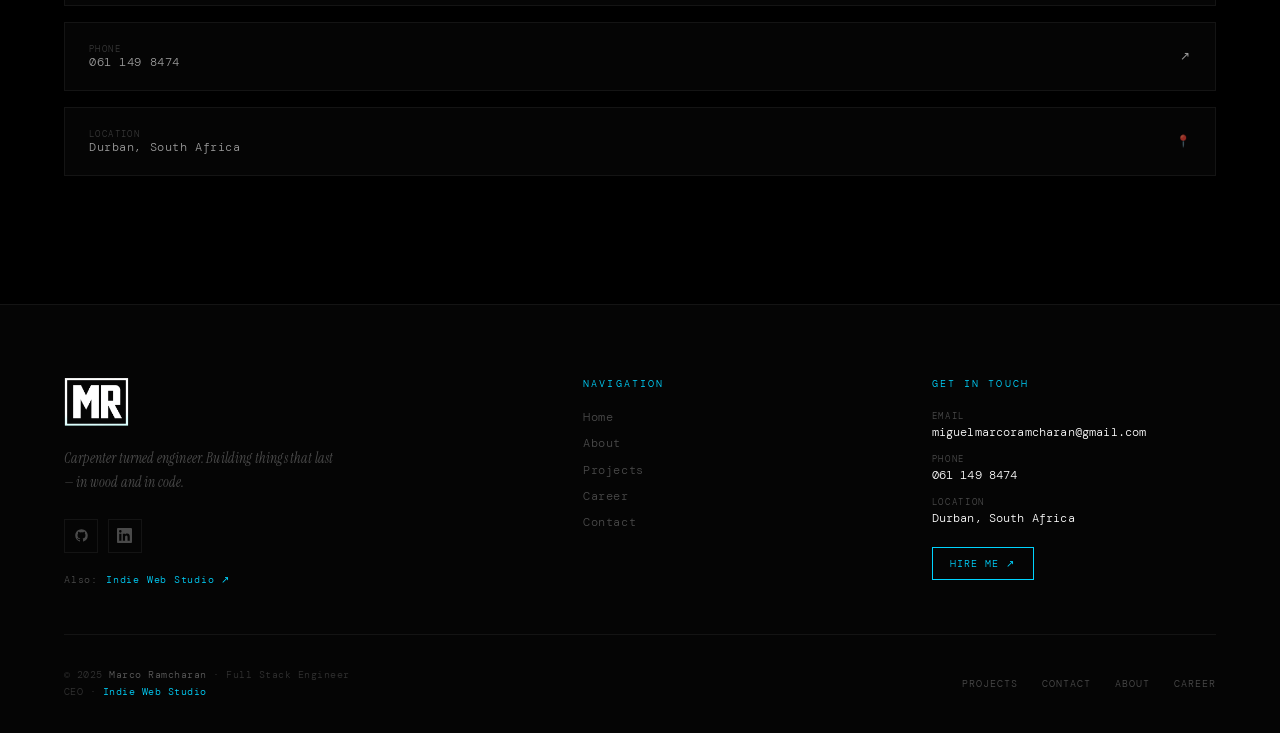
==== commit 9840c743: "added" ====
--- a/index.html
+++ b/index.html
@@ -1501,9 +1501,19 @@
             <div class="project-tags"><span class="tag">React</span><span class="tag">Node.js</span><span class="tag">Live</span></div>
           </div>
         </a>
+                <a href="https://hirewave-frontend.vercel.app/" class="project-card reveal reveal-delay-1">
+          <img class="project-mock" src="/images/hirewave.png" alt="Hirewave" />
+          <div class="project-number">03</div>
+          <div class="project-arrow">↗</div>
+          <div class="project-overlay">
+            <div class="project-name">Hirewave</div>
+            <div class="project-desc">A modern, simplistic job platform.</div>
+            <div class="project-tags"><span class="tag">React</span><span class="tag">Node.js</span><span class="tag">Live</span></div>
+          </div>
+        </a>
         <a href="https://nexus-theta-ivory.vercel.app" class="project-card reveal reveal-delay-2">
           <img class="project-mock" src="/images/nexus.png" alt="Nexus" />
-          <div class="project-number">03</div>
+          <div class="project-number">04</div>
           <div class="project-arrow">↗</div>
           <div class="project-overlay">
             <div class="project-name">Nexus</div>
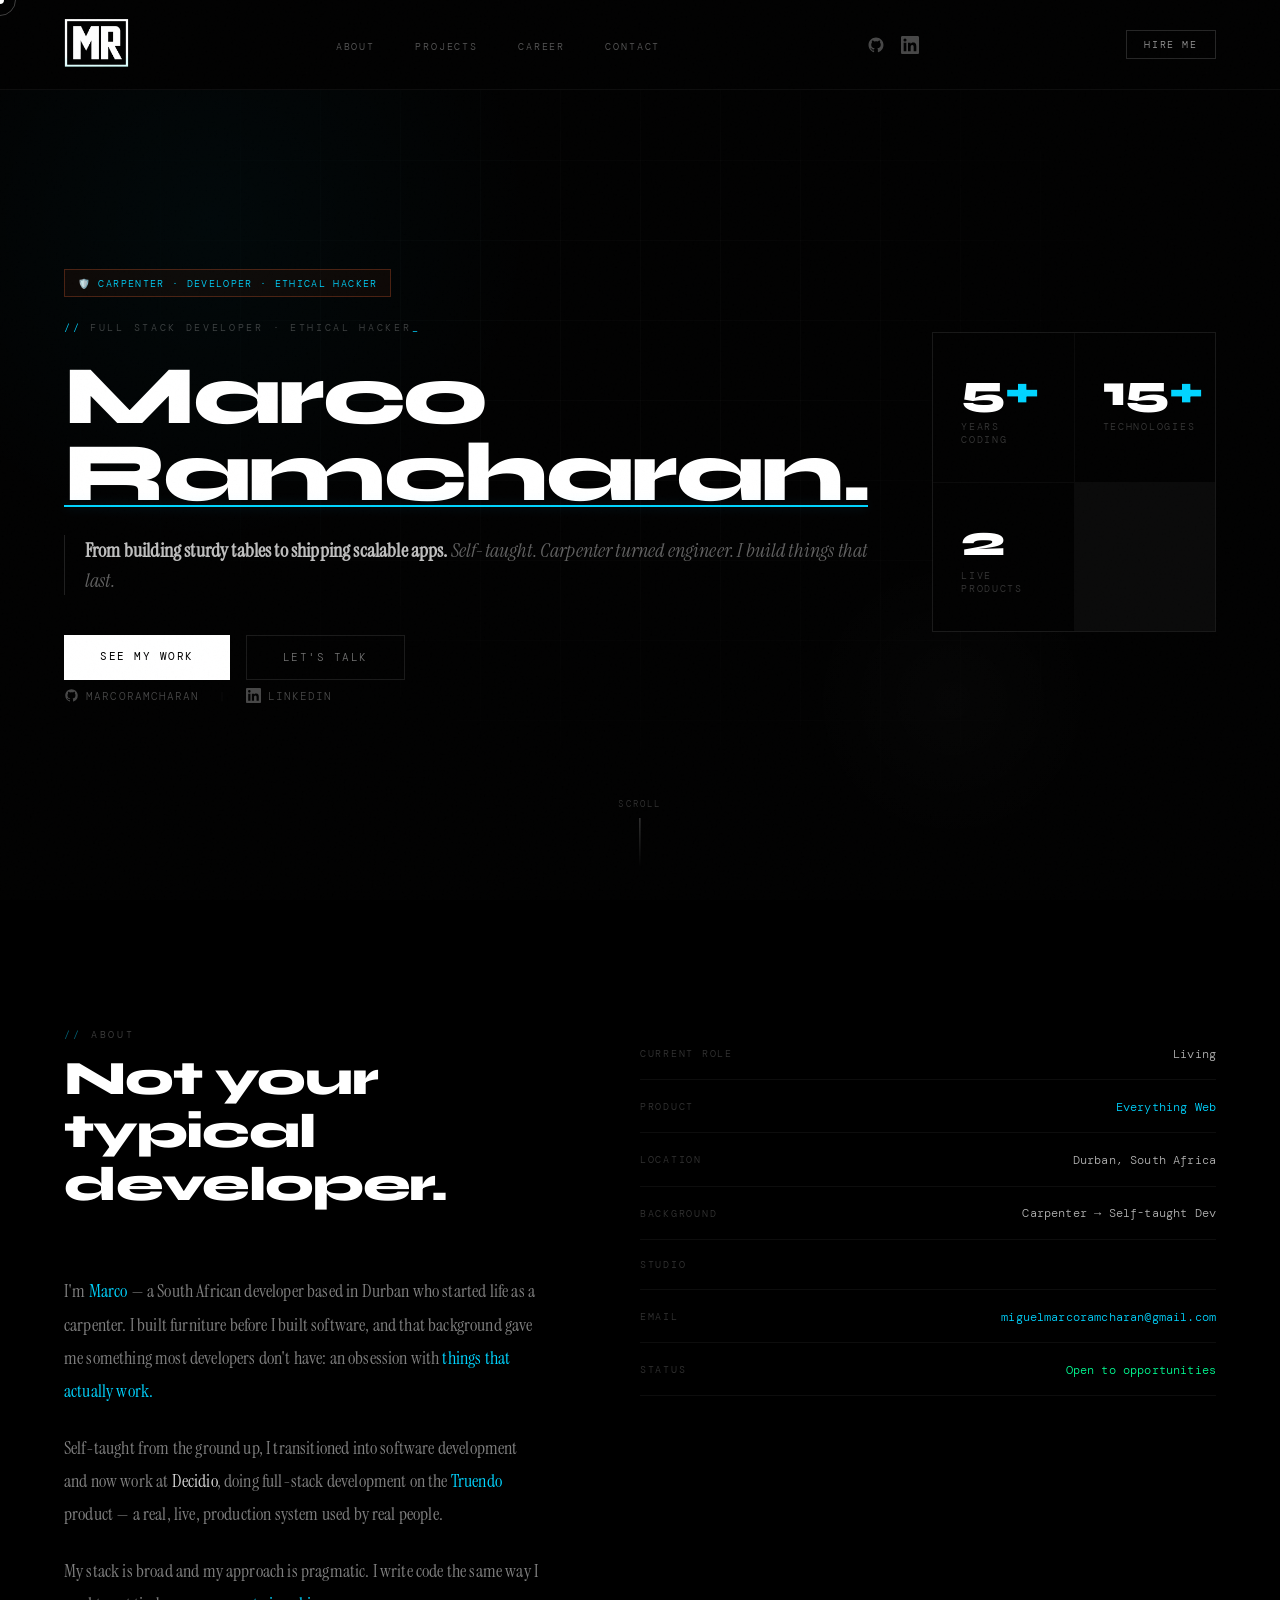
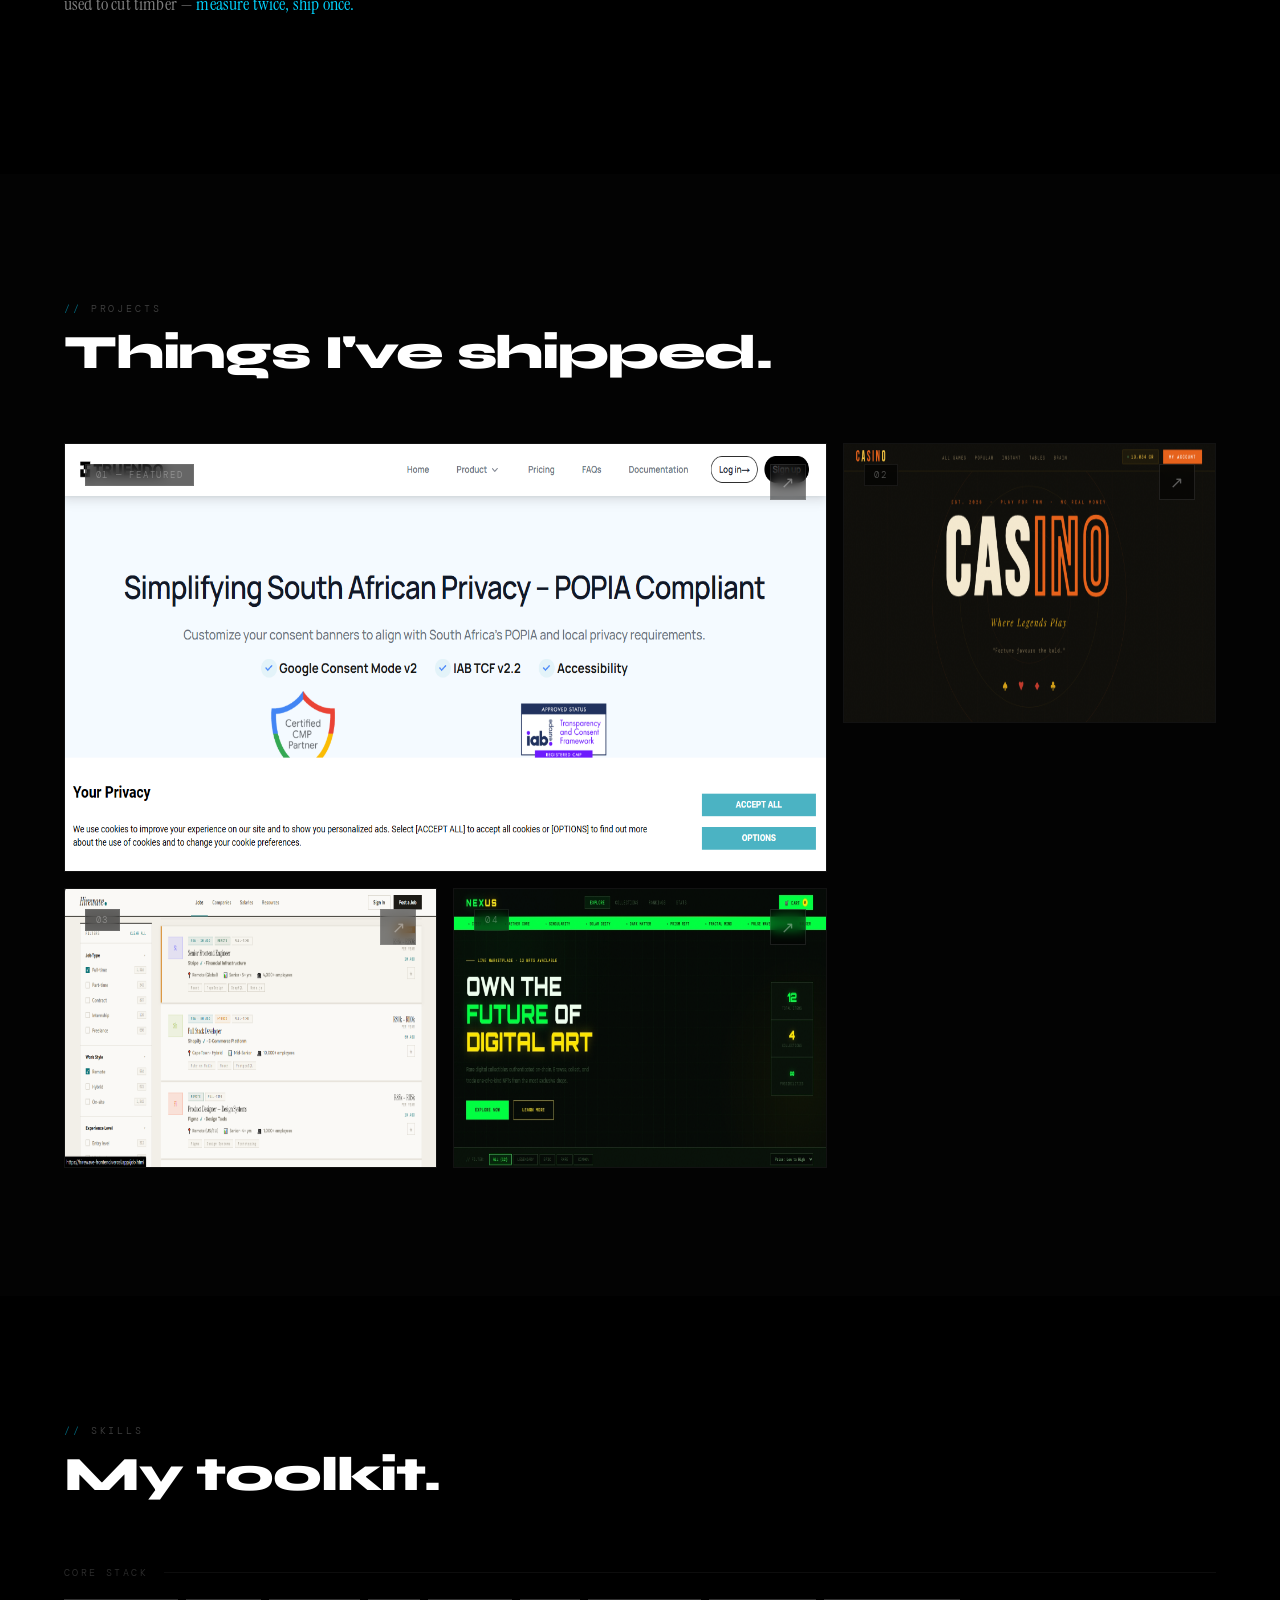
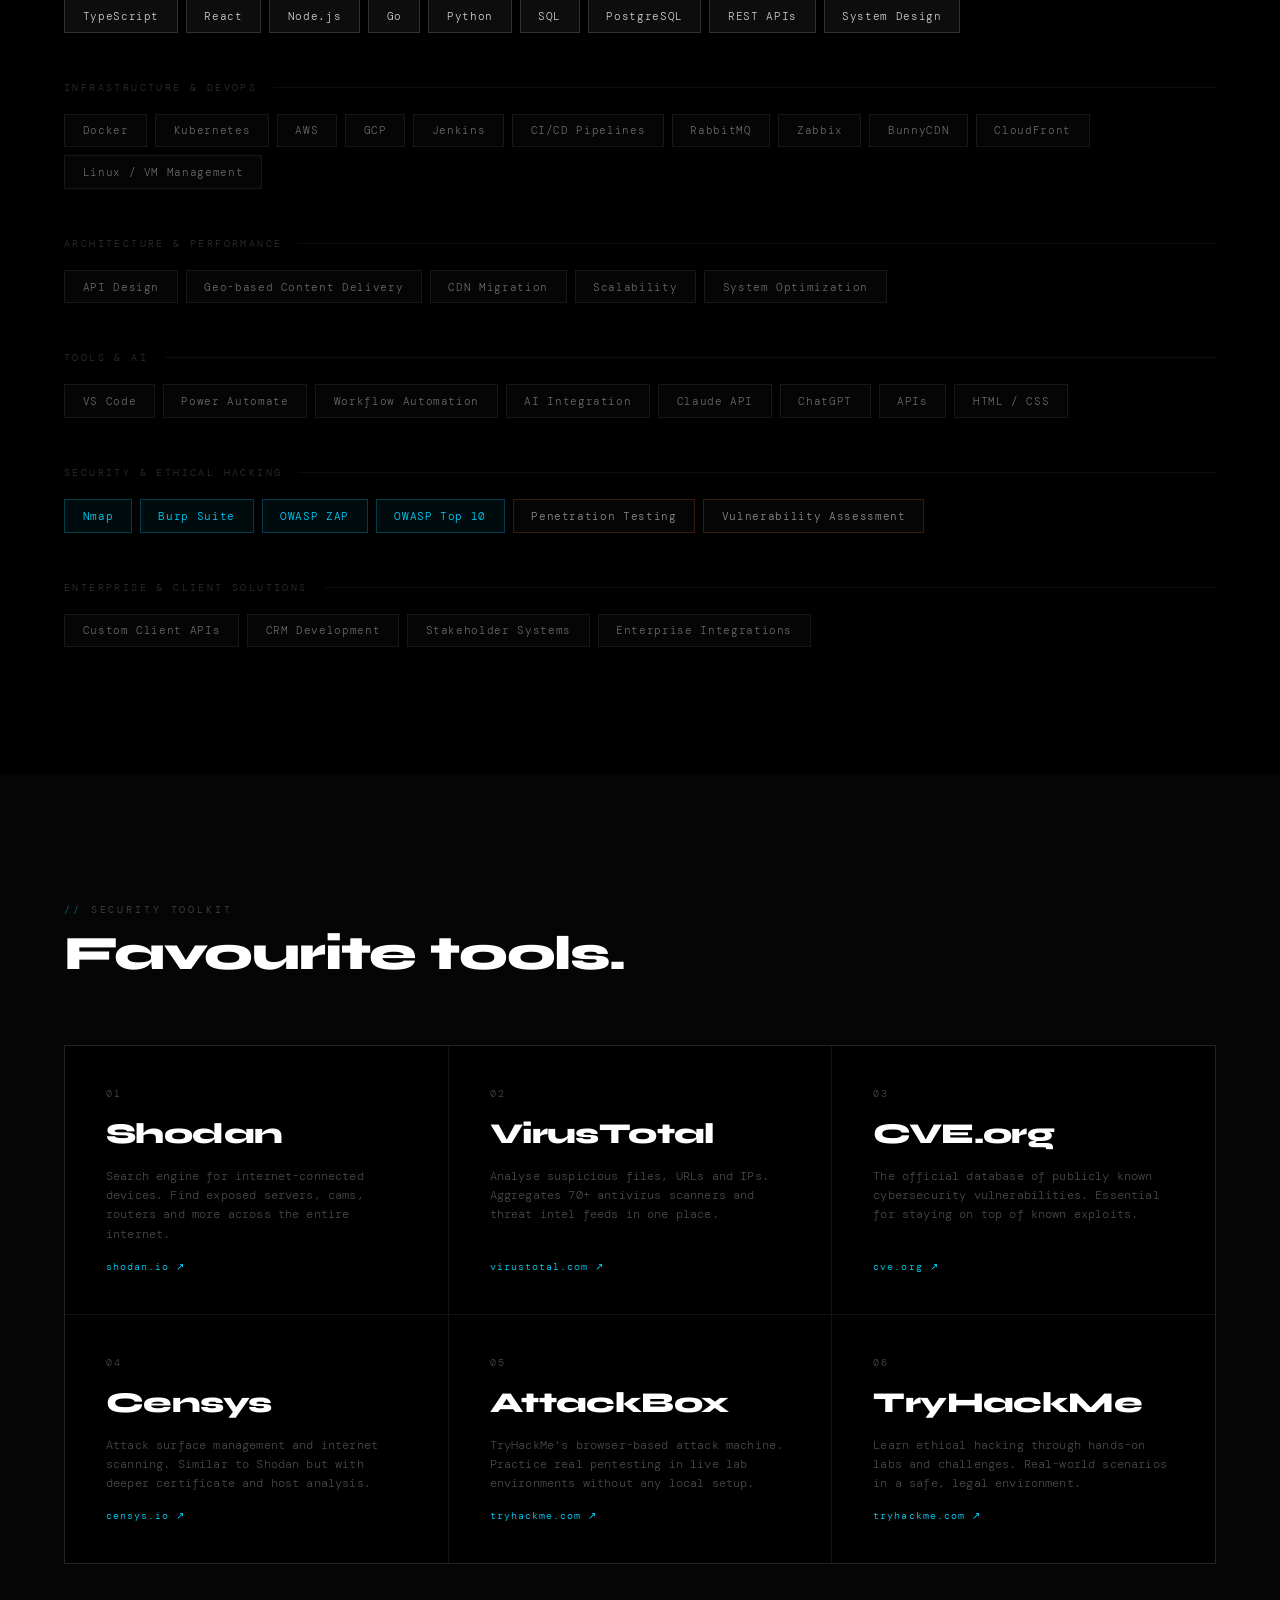
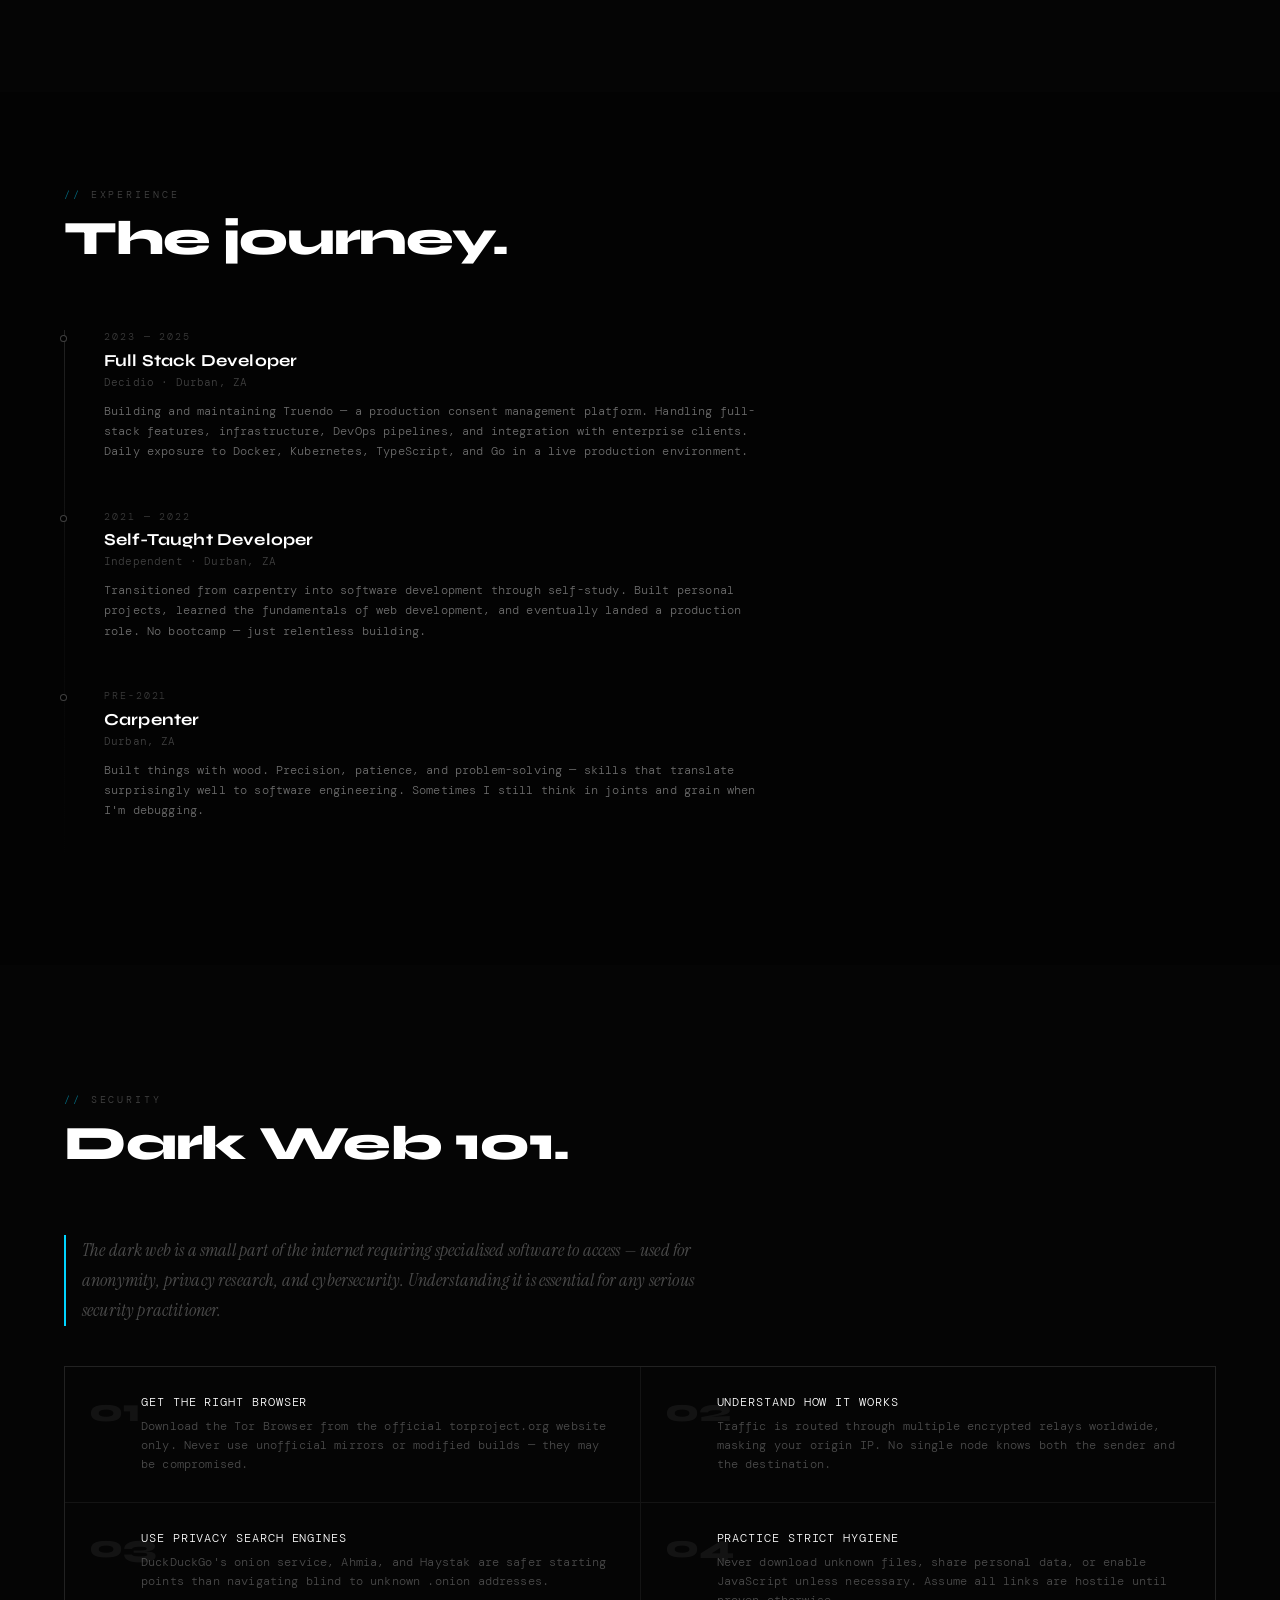
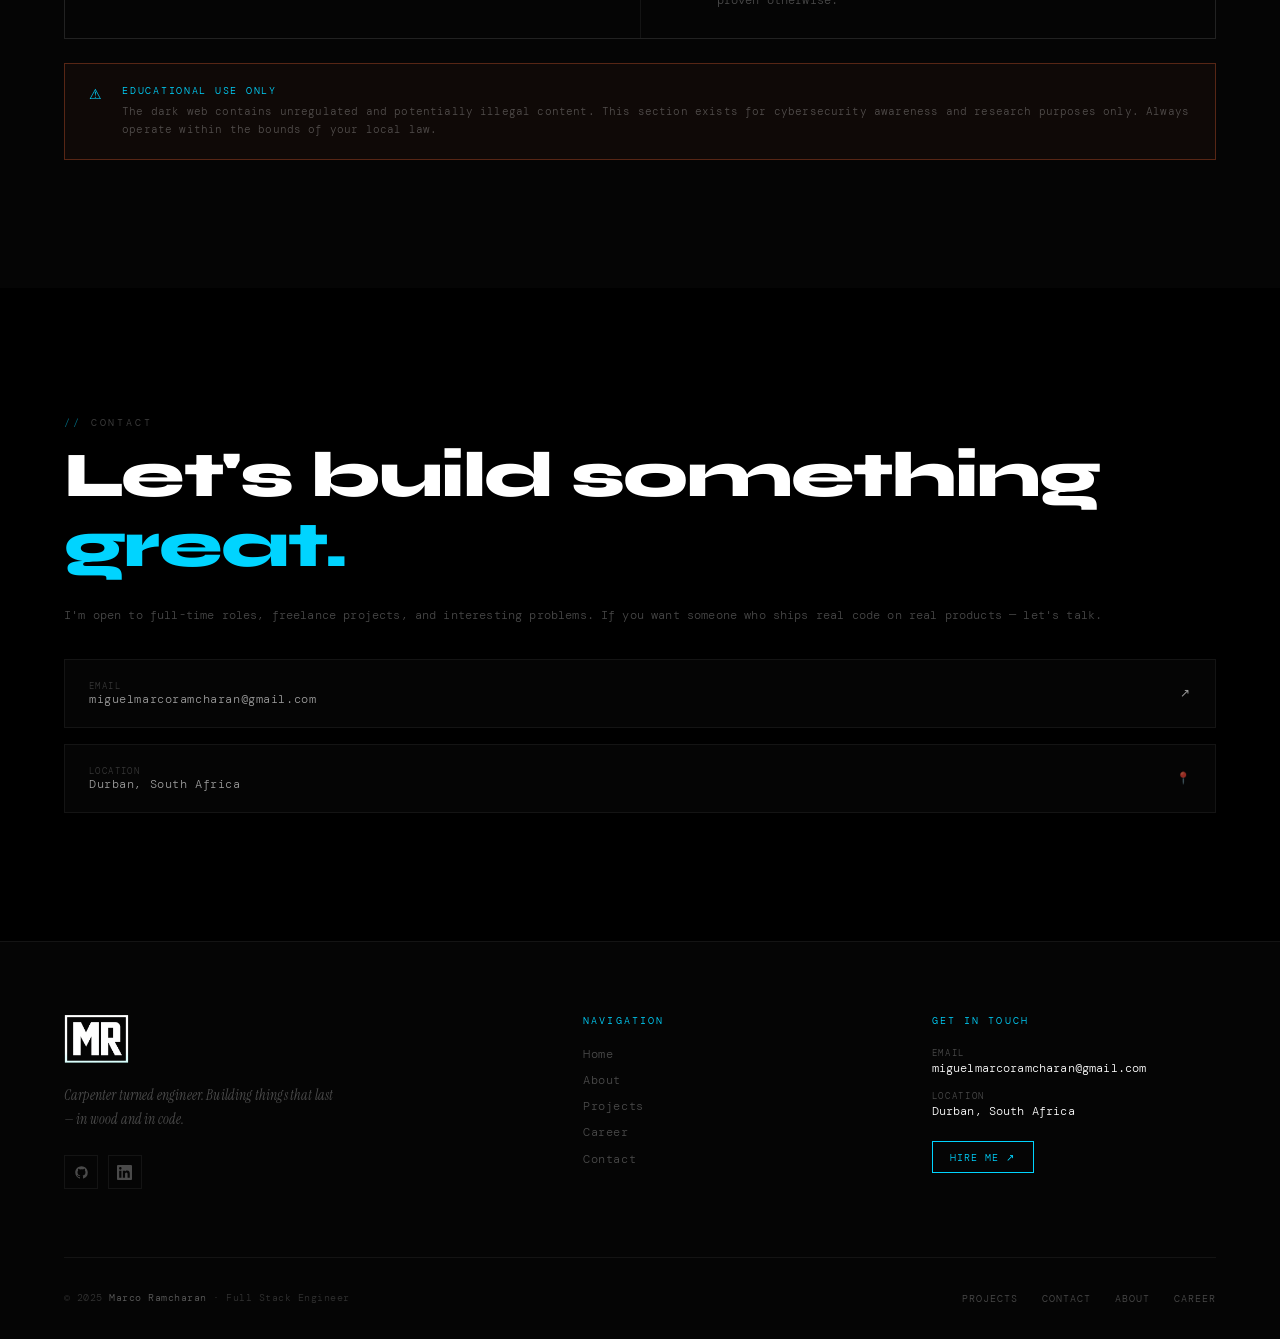
==== commit 18f27ebb: "added more shit" ====
--- a/index.html
+++ b/index.html
@@ -1413,10 +1413,6 @@
             <div class="stat-number">3</div>
             <div class="stat-label">Live Products</div>
           </div>
-          <div class="stat-item" style="cursor:pointer;" onclick="window.open('https://www.indiewebstudio.co.za','_blank')">
-            <div class="stat-number" style="font-size:1.5rem; letter-spacing:-0.01em;">IWS<span style="color:var(--cyan);">↗</span></div>
-            <div class="stat-label">Founder · Est. 2024</div>
-          </div>
         </div>
       </div>
     </div>
@@ -1447,23 +1443,14 @@
         </div>
         <div class="reveal reveal-delay-2">
           <div class="about-meta">
-            <div class="meta-row"><span class="meta-key">Current Role</span><span class="meta-val">Founder @ Indie Web Studio</span></div>
+            <div class="meta-row"><span class="meta-key">Current Role</span><span class="meta-val">Living</span></div>
             <div class="meta-row"><span class="meta-key">Product</span><span class="meta-val"><a href="#">Everything Web</a></span></div>
             <div class="meta-row"><span class="meta-key">Location</span><span class="meta-val">Durban, South Africa</span></div>
             <div class="meta-row"><span class="meta-key">Background</span><span class="meta-val">Carpenter → Self-taught Dev</span></div>
             <div class="meta-row">
               <span class="meta-key">Studio</span>
-              <span class="meta-val">
-                <a href="https://www.indiewebstudio.co.za" target="_blank" rel="noopener"
-                  style="display:inline-flex; align-items:center; gap:0.35rem;">
-                  Indie Web Studio
-                  <span style="font-size:0.65rem; color:var(--muted);">est. 2024</span>
-                  <span style="color:var(--cyan); font-size:0.7rem;">↗</span>
-                </a>
-              </span>
             </div>
             <div class="meta-row"><span class="meta-key">Email</span><span class="meta-val"><a href="mailto:miguelmarcoramcharan@gmail.com">miguelmarcoramcharan@gmail.com</a></span></div>
-            <div class="meta-row"><span class="meta-key">Phone</span><span class="meta-val">061 149 8474</span></div>
             <div class="meta-row"><span class="meta-key">Status</span><span class="meta-val" style="color:var(--green);">Open to opportunities</span></div>
           </div>
         </div>
@@ -1758,48 +1745,6 @@
       </div>
     </div>
   </section>
-
-  <!-- ══════════════════════════════════════
-       INDIE WEB STUDIO
-  ══════════════════════════════════════ -->
-  <section class="iws-section" id="studio">
-    <div class="section-inner">
-      <div class="section-header reveal">
-        <div class="section-label">Studio</div>
-        <h2 class="section-title">I also run a studio.</h2>
-      </div>
-      <div class="iws-card reveal">
-        <div class="iws-top">
-          <div class="iws-badge">
-            <div class="iws-dot"></div>
-            Active · Est. 2024
-          </div>
-          <div class="iws-role-tag">CEO &amp; Founder</div>
-        </div>
-        <div class="iws-title">Indie Web<span> Studio.</span></div>
-        <p class="iws-desc">A Durban-based web design and development studio building fast, modern, and purposeful digital products. From landing pages to full web applications — built properly, shipped on time.</p>
-        <div class="iws-meta">
-          <div class="iws-meta-item">
-            <div class="iws-meta-key">Role</div>
-            <div class="iws-meta-val">CEO &amp; Founder</div>
-          </div>
-          <div class="iws-meta-item">
-            <div class="iws-meta-key">Founded</div>
-            <div class="iws-meta-val">2024 · Durban, ZA</div>
-          </div>
-          <div class="iws-meta-item">
-            <div class="iws-meta-key">Focus</div>
-            <div class="iws-meta-val">Web Design &amp; Dev</div>
-          </div>
-        </div>
-        <div class="iws-actions">
-          <a href="https://www.indiewebstudio.co.za" target="_blank" rel="noopener" class="iws-cta">Visit Studio ↗</a>
-          <a href="mailto:miguelmarcoramcharan@gmail.com" class="iws-cta-sec">Work With Us →</a>
-        </div>
-      </div>
-    </div>
-  </section>
-
   <!-- CONTACT -->
   <section class="contact-section" id="contact">
     <div class="section-inner">
@@ -1815,13 +1760,7 @@
                 <div>miguelmarcoramcharan@gmail.com</div>
               </div><span>↗</span>
             </a>
-            <a href="tel:0611498474" class="contact-link">
-              <div>
-                <div class="contact-link-label">Phone</div>
-                <div>061 149 8474</div>
-              </div><span>↗</span>
-            </a>
-            <a href="#" class="contact-link">
+            <a href="/contact/" class="contact-link">
               <div>
                 <div class="contact-link-label">Location</div>
                 <div>Durban, South Africa</div>
@@ -1853,10 +1792,6 @@
             </svg>
           </a>
         </div>
-        <div class="footer-iws-line">
-          <span>Also:</span>
-          <a href="https://www.indiewebstudio.co.za" target="_blank" rel="noopener">Indie Web Studio ↗</a>
-        </div>
       </div>
       <div>
         <div class="footer-col-title">Navigation</div>
@@ -1875,10 +1810,6 @@
           <a href="mailto:miguelmarcoramcharan@gmail.com" class="footer-contact-val">miguelmarcoramcharan@gmail.com</a>
         </div>
         <div class="footer-contact-item">
-          <span class="footer-contact-label">Phone</span>
-          <a href="tel:0611498474" class="footer-contact-val">061 149 8474</a>
-        </div>
-        <div class="footer-contact-item">
           <span class="footer-contact-label">Location</span>
           <span class="footer-contact-val">Durban, South Africa</span>
         </div>
@@ -1888,7 +1819,6 @@
     <div class="footer-bottom">
       <div>
         <div class="footer-copy">© 2025 <span>Marco Ramcharan</span> · Full Stack Engineer</div>
-        <div class="footer-copy">CEO · <a href="https://www.indiewebstudio.co.za" target="_blank" rel="noopener">Indie Web Studio</a></div>
       </div>
       <div class="footer-bottom-links">
         <a href="/projects">Projects</a>
